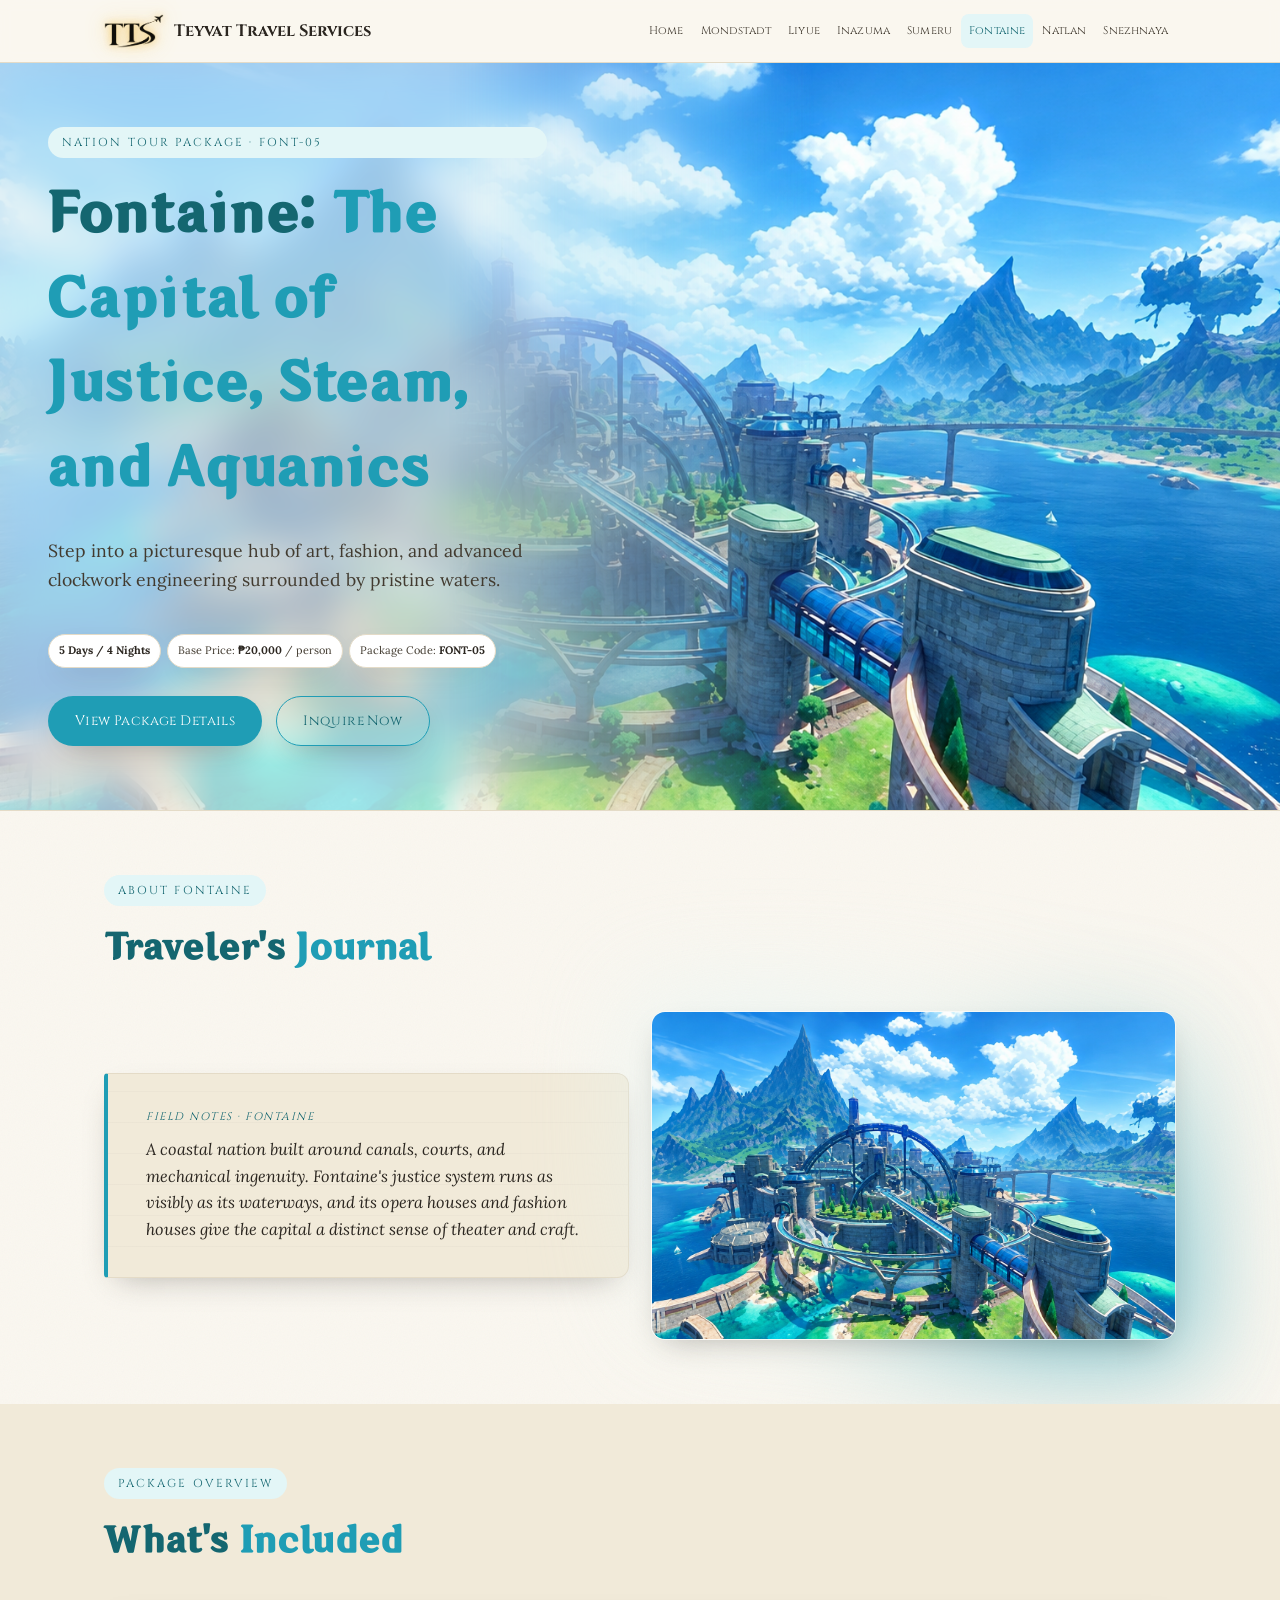
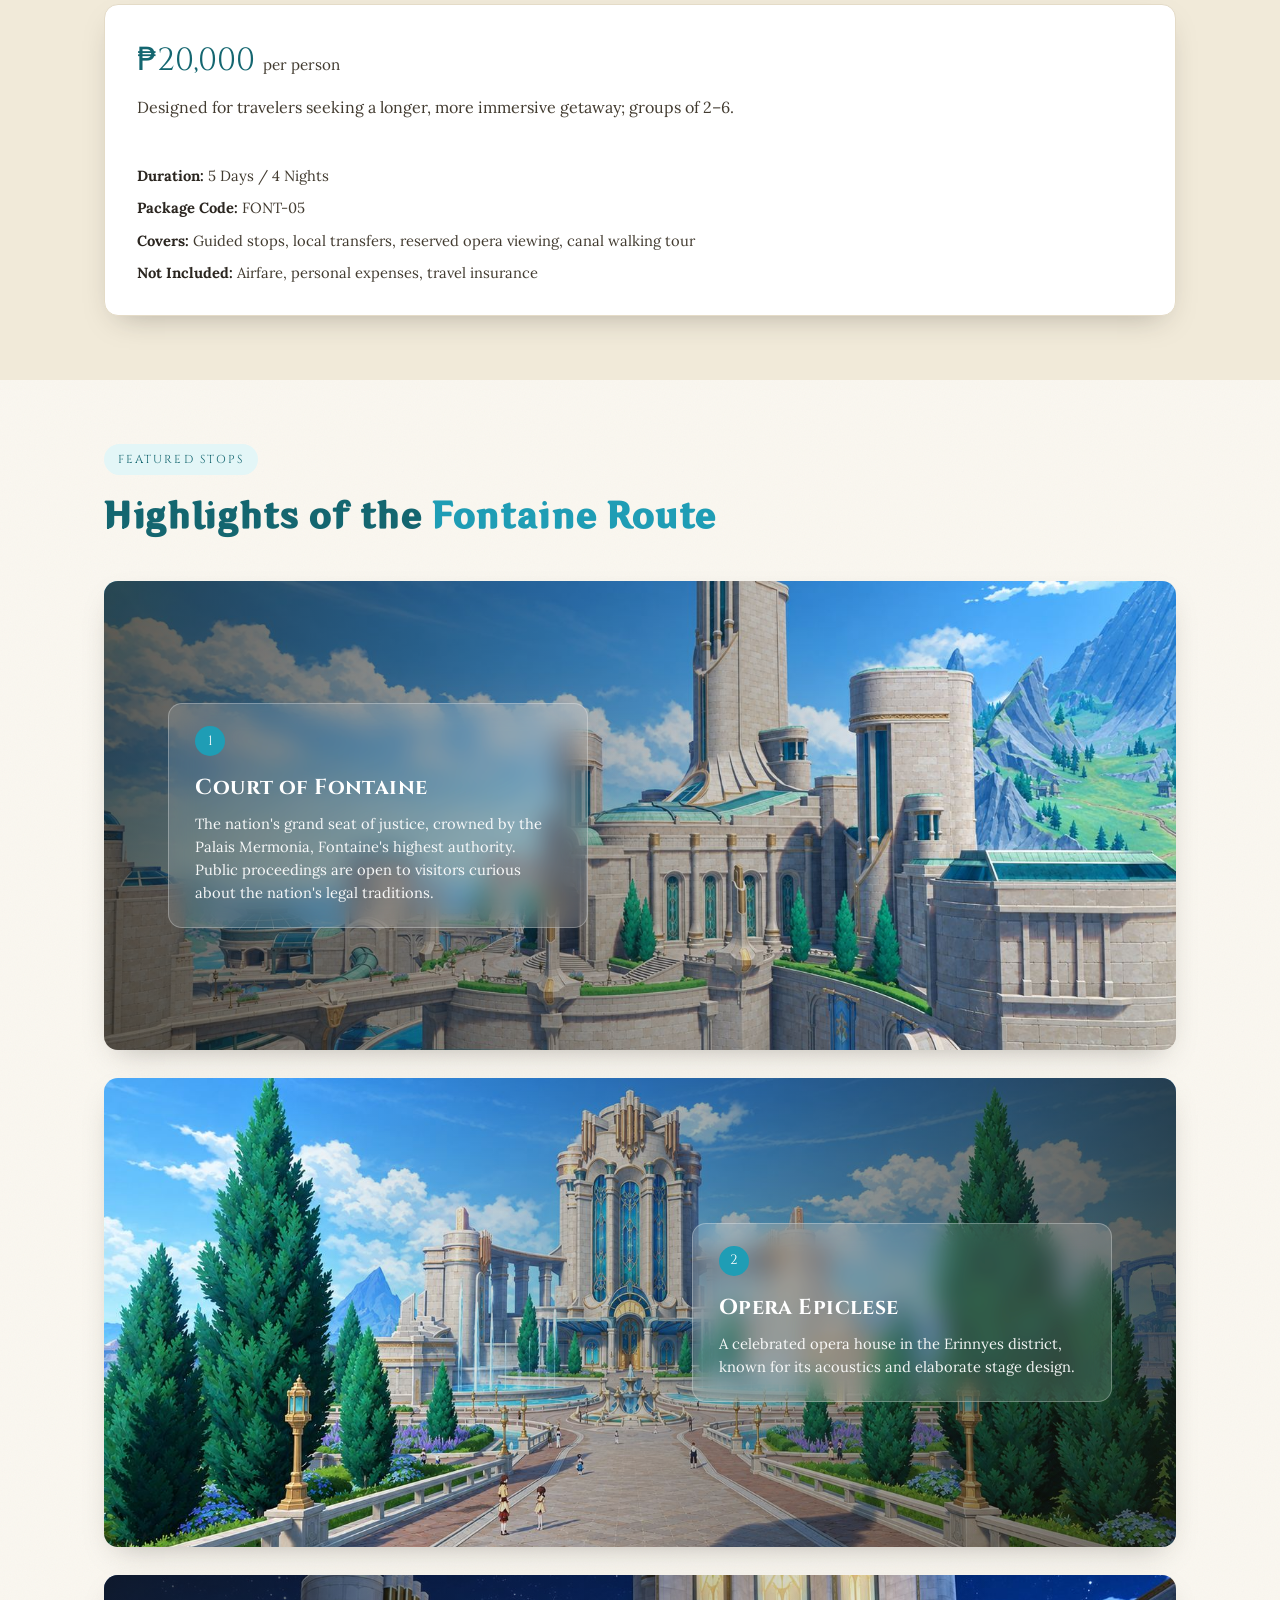
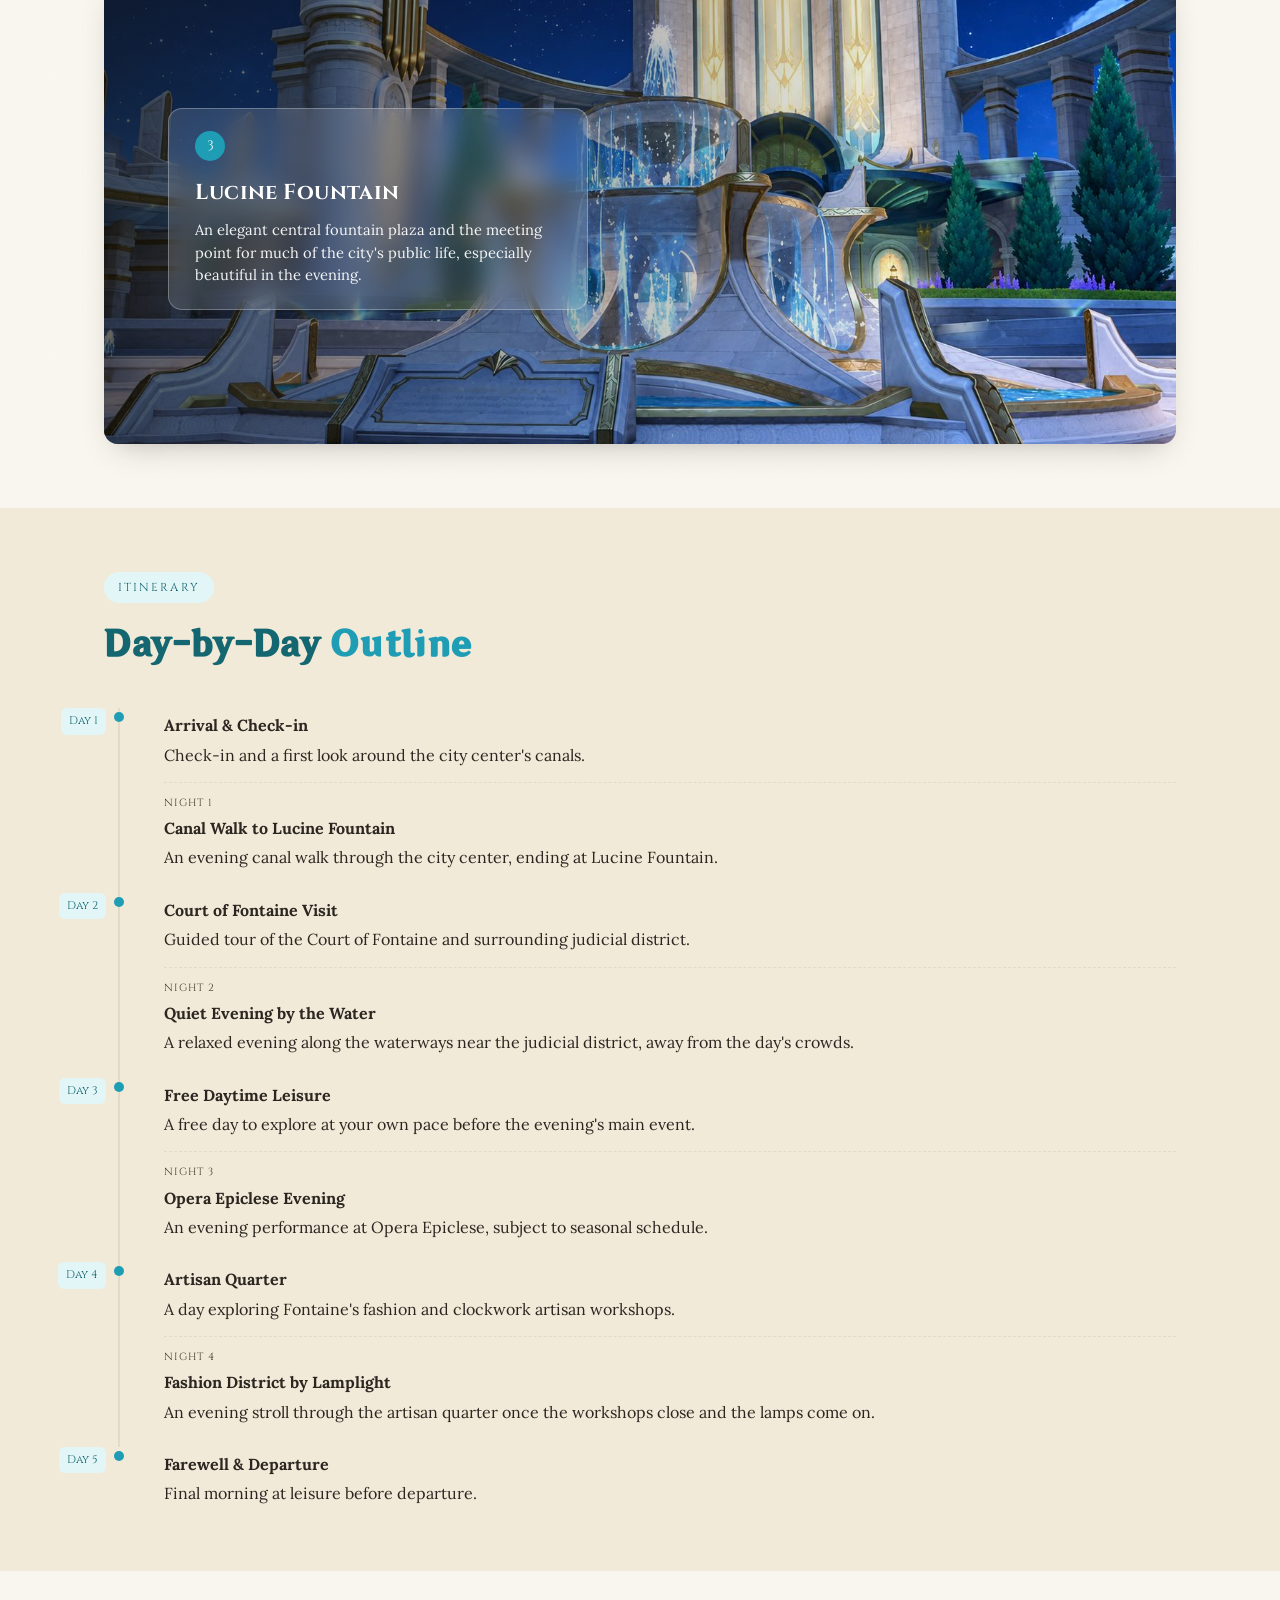
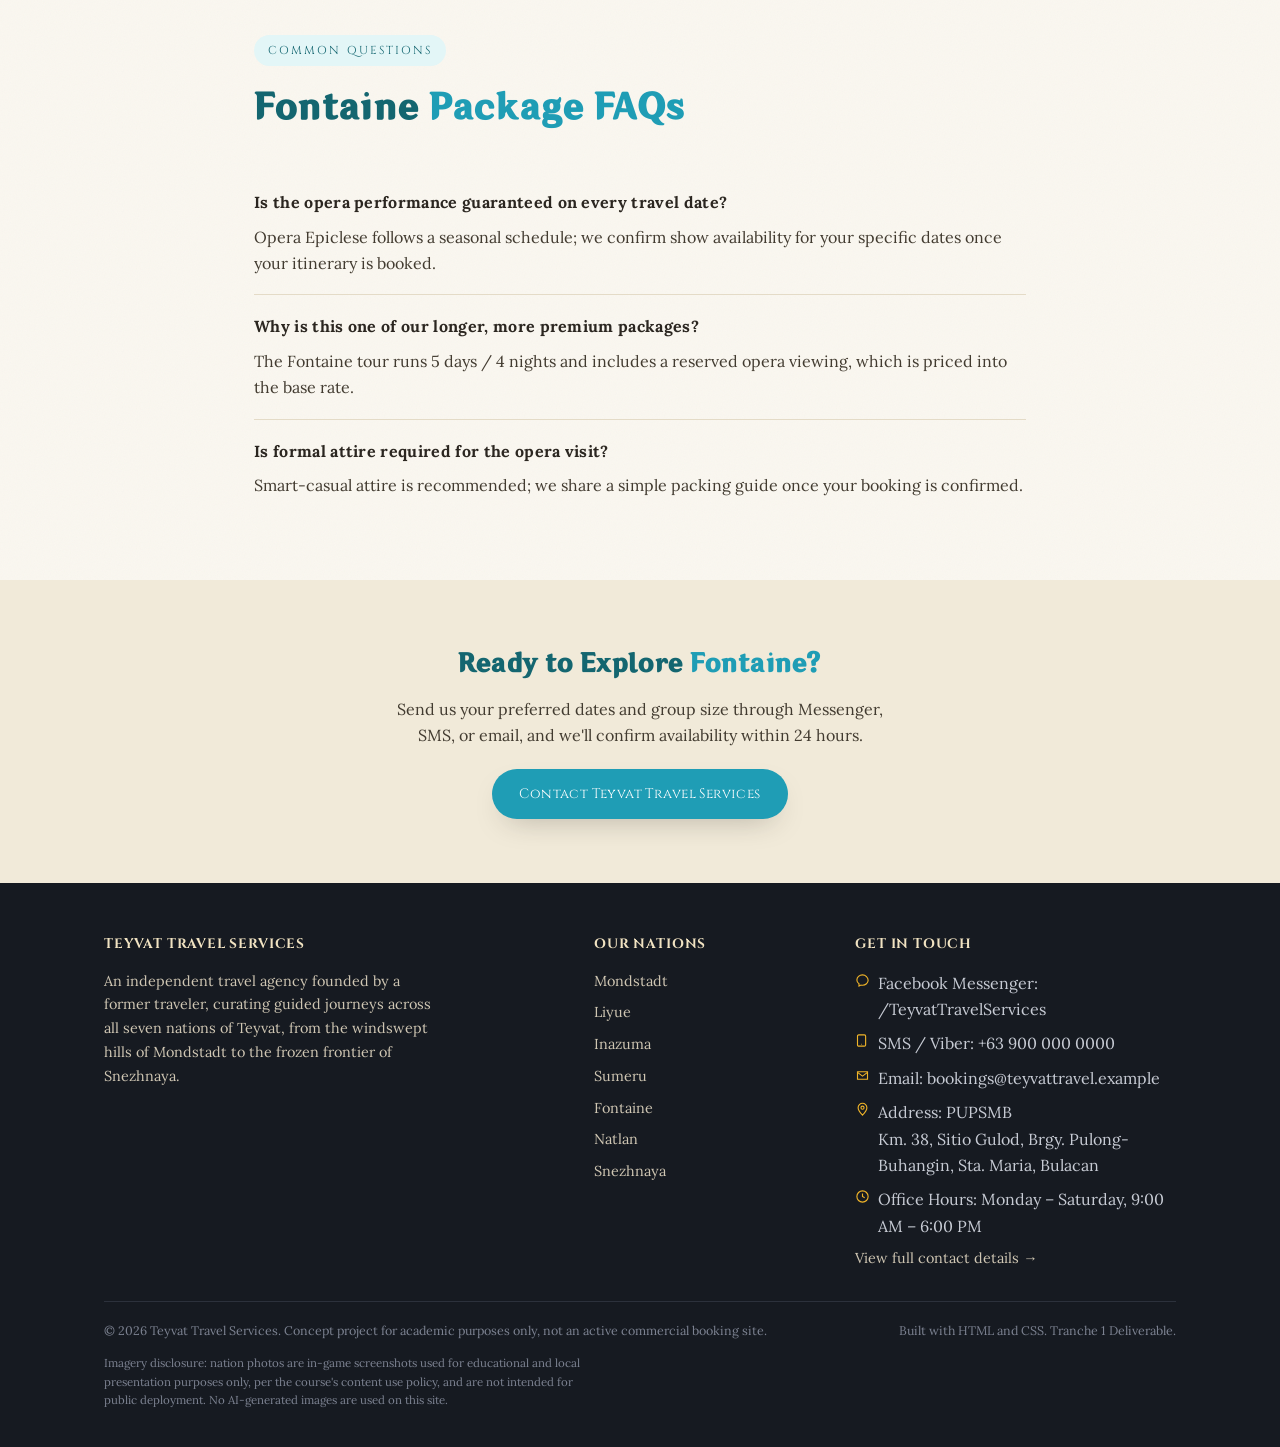
==== fontaine.html @ d71e493f "Initial commit" ====
<!DOCTYPE html>
<html lang="en">
<head>
<meta charset="UTF-8">
<meta name="viewport" content="width=device-width, initial-scale=1.0">
<title>Fontaine Tour Package | Teyvat Travel Services</title>
<meta name="description" content="Fontaine tour package by Teyvat Travel Services: The Capital of Justice, Steam, and Aquanics. 5 Days / 4 Nights, starting at PHP 20,000 per person.">
<meta property="og:type" content="website">
<meta property="og:title" content="Fontaine Tour Package | Teyvat Travel Services">
<meta property="og:description" content="Fontaine tour package by Teyvat Travel Services: The Capital of Justice, Steam, and Aquanics. 5 Days / 4 Nights, starting at PHP 20,000 per person.">
<meta property="og:image" content="assets/img/fontaine-hero.png">
<link rel="icon" type="image/svg+xml" href="assets/img/favicon.svg">
<link rel="preconnect" href="https://fonts.googleapis.com">
<link
  href="https://fonts.googleapis.com/css2?family=Cinzel:wght@500;600;700&family=Lora:ital,wght@0,400;0,500;0,600;1,400&display=swap"
  rel="stylesheet">
<link rel="stylesheet" href="assets/css/style.css">
</head>
<body data-theme="fontaine">
  <header class="site-header">
    <div class="nav-wrap">
      <a href="index.html" class="logo" title="Return to Home">
        <img class="logo-mark" src="assets/img/logo-emblem.png" alt="Teyvat Travel Services">Teyvat Travel Services</a>
      <nav class="primary-nav">
      <a href="index.html">Home</a>
      <a href="mondstadt.html">Mondstadt</a>
      <a href="liyue.html">Liyue</a>
      <a href="inazuma.html">Inazuma</a>
      <a href="sumeru.html">Sumeru</a>
      <a href="fontaine.html" class="active">Fontaine</a>
      <a href="natlan.html">Natlan</a>
      <a href="snezhnaya.html">Snezhnaya</a>
      </nav>
    </div>
  </header>

<main>

  <!-- Hero: photo and big heading, first thing you see on the page -->
  <section class="hero hero-split">
    <div class="hero-content">
      <span class="eyebrow">Nation Tour Package &middot; FONT-05</span>
      <h1>
        <span class="nation-title-a">Fontaine:</span>
        <span class="nation-title-b">The Capital of Justice, Steam, and Aquanics</span>
      </h1>
      <p class="lede">Step into a picturesque hub of art, fashion, and advanced clockwork engineering surrounded
      by pristine waters.</p>
      <div class="hero-meta">
        <span class="pill"><strong>5 Days / 4 Nights</strong></span>
        <span class="pill">Base Price: <strong>&#8369;20,000</strong> / person</span>
        <span class="pill">Package Code: <strong>FONT-05</strong></span>
      </div>
      <div class="btn-row">
        <a href="#package" class="btn">View Package Details</a>
        <a href="index.html#contact" class="btn btn-outline">Inquire Now</a>
      </div>
    </div>
    <div class="hero-media">
      <img class="media-sharp" src="assets/img/fontaine-hero.png" alt="Scenic view of Fontaine, Teyvat">
    </div>
  </section>

  <!-- Traveler's Journal: short lore paragraph next to a photo -->
  <section class="block">
    <div class="container">
      <div class="section-head">
        <span class="eyebrow">About Fontaine</span>
        <h2>
          <span class="nation-title-a">Traveler's</span>
          <span class="nation-title-b">Journal</span>
        </h2>
      </div>
      <div class="grid grid-2" style="align-items:center;">
        <div class="lore-block">
          <span class="lore-label">Field Notes &middot; Fontaine</span>
          <p>A coastal nation built around canals, courts, and mechanical ingenuity. Fontaine's justice
          system runs as visibly as its waterways, and its opera houses and fashion houses give the
          capital a distinct sense of theater and craft.</p>
        </div>
        <div class="photo-frame-wrap">
          <div class="photo-frame">
            <img src="assets/img/fontaine-hero.png" alt="Scenic view of Fontaine, Teyvat" loading="lazy">
          </div>
        </div>
      </div>
    </div>
  </section>

  <!-- Package Overview: what "View Package Details" scrolls to -->
  <section class="block alt" id="package">
    <div class="container">
      <div class="section-head">
        <span class="eyebrow">Package Overview</span>
        <h2>
          <span class="nation-title-a">What's</span>
          <span class="nation-title-b">Included</span>
        </h2>
      </div>
      <div class="price-panel">
        <div>
          <div class="amount">&#8369;20,000 <span>per person</span></div>
          <p style="margin-top:6px;">Designed for travelers seeking a longer, more immersive getaway; groups of 2&ndash;6.</p>
        </div>
        <ul class="spec-list">
          <li><strong>Duration:</strong> 5 Days / 4 Nights</li>
          <li><strong>Package Code:</strong> FONT-05</li>
          <li><strong>Covers:</strong> Guided stops, local transfers, reserved opera viewing, canal walking tour</li>
          <li><strong>Not Included:</strong> Airfare, personal expenses, travel insurance</li>
        </ul>
      </div>
    </div>
  </section>

  <!-- Featured Stops: 3 large cinematic landscape banners, alternating text side -->
  <section class="block" id="stops">
    <div class="container">
      <div class="section-head">
        <span class="eyebrow">Featured Stops</span>
        <h2 class="nowrap-heading">
          <span class="nation-title-a">Highlights of the</span>
          <span class="nation-title-b">Fontaine Route</span>
        </h2>
      </div>
      <div class="stop-banner-stack">
        <div class="stop-banner stop-left">
          <img class="stop-banner-img"
               src="assets/img/stops/court-of-fontaine.jpg" alt="Court of Fontaine, Fontaine, Teyvat" loading="lazy">
          <div class="stop-banner-overlay">
            <div class="stop-banner-text">
              <span class="stop-number">1</span>
              <h3>Court of Fontaine</h3>
              <p>The nation's grand seat of justice, crowned by the Palais Mermonia, Fontaine's highest
              authority. Public proceedings are open to visitors curious about the nation's legal
              traditions.</p>
            </div>
          </div>
        </div>
        <div class="stop-banner stop-right">
          <img class="stop-banner-img"
               src="assets/img/stops/opera-epiclese.jpg" alt="Opera Epiclese, Fontaine, Teyvat" loading="lazy">
          <div class="stop-banner-overlay">
            <div class="stop-banner-text">
              <span class="stop-number">2</span>
              <h3>Opera Epiclese</h3>
              <p>A celebrated opera house in the Erinnyes district, known for its acoustics and elaborate
              stage design.</p>
            </div>
          </div>
        </div>
        <div class="stop-banner stop-left">
          <img class="stop-banner-img"
               src="assets/img/stops/lucine-fountain.jpg" alt="Lucine Fountain, Fontaine, Teyvat" loading="lazy">
          <div class="stop-banner-overlay">
            <div class="stop-banner-text">
              <span class="stop-number">3</span>
              <h3>Lucine Fountain</h3>
              <p>An elegant central fountain plaza and the meeting point for much of the city's public life,
              especially beautiful in the evening.</p>
            </div>
          </div>
        </div>
      </div>
    </div>
  </section>

  <!-- Itinerary: day-by-day timeline -->
  <section class="block alt">
    <div class="container">
      <div class="section-head">
        <span class="eyebrow">Itinerary</span>
        <h2>
          <span class="nation-title-a">Day-by-Day</span>
          <span class="nation-title-b">Outline</span>
        </h2>
      </div>
      <ul class="itinerary">
        <li>
          <strong>Arrival &amp; Check-in</strong>
          <span>Check-in and a first look around the city center's canals.</span>
          <div class="night-activity">
            <span class="time-label">Night 1</span>
            <strong>Canal Walk to Lucine Fountain</strong>
            <span>An evening canal walk through the city center, ending at Lucine Fountain.</span>
          </div>
        </li>
        <li>
          <strong>Court of Fontaine Visit</strong>
          <span>Guided tour of the Court of Fontaine and surrounding judicial district.</span>
          <div class="night-activity">
            <span class="time-label">Night 2</span>
            <strong>Quiet Evening by the Water</strong>
            <span>A relaxed evening along the waterways near the judicial district, away from the day's
            crowds.</span>
          </div>
        </li>
        <li>
          <strong>Free Daytime Leisure</strong>
          <span>A free day to explore at your own pace before the evening's main event.</span>
          <div class="night-activity">
            <span class="time-label">Night 3</span>
            <strong>Opera Epiclese Evening</strong>
            <span>An evening performance at Opera Epiclese, subject to seasonal schedule.</span>
          </div>
        </li>
        <li>
          <strong>Artisan Quarter</strong>
          <span>A day exploring Fontaine's fashion and clockwork artisan workshops.</span>
          <div class="night-activity">
            <span class="time-label">Night 4</span>
            <strong>Fashion District by Lamplight</strong>
            <span>An evening stroll through the artisan quarter once the workshops close and the lamps come
            on.</span>
          </div>
        </li>
        <li>
          <strong>Farewell &amp; Departure</strong>
          <span>Final morning at leisure before departure.</span>
        </li>
      </ul>
    </div>
  </section>

  <!-- Common Questions: this nation's own FAQ list -->
  <section class="block">
    <div class="container" style="max-width:820px;">
      <div class="section-head">
        <span class="eyebrow">Common Questions</span>
        <h2>
          <span class="nation-title-a">Fontaine</span>
          <span class="nation-title-b">Package FAQs</span>
        </h2>
      </div>
        <div class="faq-item">
          <h4>Is the opera performance guaranteed on every travel date?</h4>
          <p>Opera Epiclese follows a seasonal schedule; we confirm show availability for your specific
          dates once your itinerary is booked.</p>
        </div>
        <div class="faq-item">
          <h4>Why is this one of our longer, more premium packages?</h4>
          <p>The Fontaine tour runs 5 days / 4 nights and includes a reserved opera viewing, which is
          priced into the base rate.</p>
        </div>
        <div class="faq-item">
          <h4>Is formal attire required for the opera visit?</h4>
          <p>Smart-casual attire is recommended; we share a simple packing guide once your booking is
          confirmed.</p>
        </div>
    </div>
  </section>

  <!-- Closing call-to-action -->
  <section class="block alt">
    <div class="container" style="text-align:center;">
      <h2>
        <span class="nation-title-a">Ready to Explore</span>
        <span class="nation-title-b">Fontaine?</span>
      </h2>
      <p style="max-width:52ch;margin:0 auto 20px;">
        Send us your preferred dates and group size through Messenger, SMS, or email, and we'll
        confirm availability within 24 hours.
      </p>
      <a href="index.html#contact" class="btn">Contact Teyvat Travel Services</a>
    </div>
  </section>

</main>
  <footer class="site-footer">
    <div class="container">
      <div class="footer-grid">
        <div>
          <h4>Teyvat Travel Services</h4>
          <p style="color:#cfc6b3;font-size:0.9rem;max-width:38ch;">
            An independent travel agency founded by a former traveler, curating
            guided journeys across all seven nations of Teyvat, from the
            windswept hills of Mondstadt to the frozen frontier of Snezhnaya.
          </p>
        </div>
        <div>
          <h4>Our Nations</h4>
          <ul>
            <li><a href="mondstadt.html">Mondstadt</a></li>
            <li><a href="liyue.html">Liyue</a></li>
            <li><a href="inazuma.html">Inazuma</a></li>
            <li><a href="sumeru.html">Sumeru</a></li>
            <li><a href="fontaine.html">Fontaine</a></li>
            <li><a href="natlan.html">Natlan</a></li>
            <li><a href="snezhnaya.html">Snezhnaya</a></li>
          </ul>
        </div>
        <div>
          <h4>Get In Touch</h4>
          <ul>
            <li>
              <span class="footer-icon" aria-hidden="true">
                <svg viewBox="0 0 24 24" fill="none" stroke="currentColor" stroke-width="1.8">
                  <path d="M12 3C7 3 3 6.6 3 11c0 2.5 1.3 4.7 3.4 6.2V21l3-1.7c.8.2 1.7.3 2.6.3 5 0 9-3.6 9-8s-4-8.6-9-8.6Z"/>
                </svg>
              </span>Facebook Messenger: /TeyvatTravelServices</li>
            <li>
              <span class="footer-icon" aria-hidden="true">
                <svg viewBox="0 0 24 24" fill="none" stroke="currentColor" stroke-width="1.8">
                  <path d="M6 3h9a2 2 0 0 1 2 2v14a2 2 0 0 1-2 2H6a2 2 0 0 1-2-2V5a2 2 0 0 1 2-2Z"/>
                  <path d="M10 18h1"/>
                </svg>
              </span>SMS / Viber: +63 900 000 0000</li>
            <li>
              <span class="footer-icon" aria-hidden="true">
                <svg viewBox="0 0 24 24" fill="none" stroke="currentColor" stroke-width="1.8">
                  <path d="M4 6h16v12H4z"/>
                  <path d="m4 7 8 6 8-6"/>
                </svg>
              </span>Email: bookings@teyvattravel.example</li>
            <li>
              <span class="footer-icon" aria-hidden="true">
                <svg viewBox="0 0 24 24" fill="none" stroke="currentColor" stroke-width="1.8">
                  <path d="M12 21s7-7.5 7-12a7 7 0 1 0-14 0c0 4.5 7 12 7 12Z"/>
                  <circle cx="12" cy="9" r="2.5"/>
                </svg>
              </span>Address: PUPSMB<br>Km. 38, Sitio Gulod, Brgy. Pulong-Buhangin, Sta. Maria, Bulacan</li>
            <li>
              <span class="footer-icon" aria-hidden="true">
                <svg viewBox="0 0 24 24" fill="none" stroke="currentColor" stroke-width="1.8">
                  <circle cx="12" cy="12" r="9"/>
                  <path d="M12 7v5l3.5 2"/>
                </svg>
              </span>Office Hours: Monday &ndash; Saturday, 9:00 AM &ndash; 6:00 PM</li>
            <li><a href="index.html#contact">View full contact details &rarr;</a></li>
          </ul>
        </div>
      </div>
      <div class="footer-note">
        <span>&copy; 2026 Teyvat Travel Services. Concept project for academic purposes only, not an active commercial booking site.</span>
        <span>Built with HTML and CSS. Tranche 1 Deliverable.</span>
      </div>
      <p class="disclosure" style="margin-top:14px;">
        Imagery disclosure: nation photos are in-game screenshots used for educational and local
        presentation purposes only, per the course's content use policy, and are not intended for
        public deployment. No AI-generated images are used on this site.
      </p>
    </div>
  </footer>

</body>
</html>
---- assets/css/style.css ----
/* ---------- 1. Colors and basic page setup ---------- */

/* Colors and sizes used everywhere, defined once here as variables. */
:root {
  --ink: #2b2620;           /* main text color */
  --ink-soft: #423b30;      /* softer/secondary text color */
  --paper: #faf7f0;         /* main page background (cream) */
  --paper-alt: #f1ead9;     /* slightly darker cream, for alternating sections */
  --card: #ffffff;          /* white card background */
  --line: #e4dbc7;          /* light border color */
  --brand: #f0b429;         /* main gold brand color (buttons, logo) */
  --brand-dark: #b9820a;    /* darker gold, for hover states and text */
  --accent: #c9962c;        /* gets overridden per-nation below */
  --accent-soft: #f1e3c2;
  --accent-dark: #a5761c;
  --charcoal: #2e333d;      /* dark navy used on "dark" cards and the footer */
  --charcoal-soft: #c9ccd3;
  --shadow: 0 12px 30px -14px rgba(43, 38, 32, 0.35);
  --radius: 14px;           /* standard rounded-corner size */
  --maxw: 1120px;           /* max width of page content */
}

/* Each nation's own colors */

/* Mondstadt - Sky Blue & Emerald Green (medieval-Europe inspiration) */
body[data-theme="mondstadt"] {
  --accent: #2f9e5c;
  --accent-soft: #dcf1ea;
  --accent-dark: #1f7a44;
  --nc-a: #8fd0ef;
  --nc-b: #2f9e5c;
}

/* Liyue - Gold & Red (ancient-China inspiration) */
body[data-theme="liyue"] {
  --accent: #a4302a;
  --accent-soft: #f6e6c2;
  --accent-dark: #7a211d;
  --nc-a: #e8b64c;
  --nc-b: #a4302a;
}

/* Inazuma - Electric Violet & Deep Indigo (feudal-Japan inspiration) */
body[data-theme="inazuma"] {
  --accent: #6a3fd6;
  --accent-soft: #eae3fb;
  --accent-dark: #34237a;
  --nc-a: #9b7bef;
  --nc-b: #34237a;
}

/* Sumeru - Gold & Dark Green (Middle East / ancient India-Egypt) */
body[data-theme="sumeru"] {
  --accent: #3f6b2e;
  --accent-soft: #eef0d3;
  --accent-dark: #2c4a1f;
  --nc-a: #cdb46a;
  --nc-b: #3f6b2e;
}

/* Fontaine - Aqua Blue & Clean White (Victorian-France inspiration) */
body[data-theme="fontaine"] {
  --accent: #1f9db5;
  --accent-soft: #e3f6f7;
  --accent-dark: #146670;
  --nc-a: #cdf4f7;
  --nc-b: #1f9db5;
}

/* Natlan - Sunset Orange & Volcanic Charcoal (tribal inspiration) */
body[data-theme="natlan"] {
  --accent: #d9622b;
  --accent-soft: #fbe3d2;
  --accent-dark: #7a3418;
  --nc-a: #f2965a;
  --nc-b: #a8391c;
}

/* Snezhnaya - Ice White & Slate Gray (Russia / Siberia inspiration) */
body[data-theme="snezhnaya"] {
  --accent: #5b7480;
  --accent-soft: #eaf1f3;
  --accent-dark: #35474e;
  --nc-a: #bfe0ee;
  --nc-b: #5b7480;
}

/* Make padding/border not add extra width, so sizes stay predictable. */
* {
  box-sizing: border-box;
}

/* Smooth scrolling when a link jumps to another part of the same page. */
html {
  scroll-behavior: smooth;
}

body {
  margin: 0;
  font-family: "Lora", Georgia, "Times New Roman", serif;
  color: var(--ink);
  line-height: 1.65;
  /* Faint grain texture layered over the cream background. */
  background:
    url("data:image/svg+xml,%3Csvg xmlns='http://www.w3.org/2000/svg' width='140' height='140'%3E%3Cfilter id='n'%3E%3CfeTurbulence type='fractalNoise' baseFrequency='0.85' numOctaves='2' stitchTiles='stitch'/%3E%3C/filter%3E%3Crect width='100%25' height='100%25' filter='url(%23n)' opacity='0.035'/%3E%3C/svg%3E"),
    var(--paper);
}

/* Genshin Impact display font for h1 and h2 */
@font-face {
  font-family: "Genshin Impact";
  src: url("../fonts/zh-cn.ttf") format("truetype");
  font-weight: normal;
  font-style: normal;
  font-display: swap;
}

h1, h2, h3, h4, .brand-word {
  font-family: "Cinzel", "Times New Roman", serif;
  letter-spacing: 0.02em;
  color: var(--ink);
  margin: 0 0 0.5em;
}

h1, h2 {
  font-family: "Genshin Impact", "Cinzel", "Times New Roman", serif;
}

p {
  margin: 0 0 1em;
  color: var(--ink-soft);
}

a {
  color: var(--accent-dark);
}

img {
  max-width: 100%;
  display: block;
}

/* Centers page content and stops it from getting too wide on big screens. */
.container {
  max-width: var(--maxw);
  margin: 0 auto;
  padding: 0 24px;
}

/* Small rounded label used above headings, e.g. "OUR STORY". */
.eyebrow {
  display: inline-block;
  font-family: "Cinzel", serif;
  font-size: 0.72rem;
  letter-spacing: 0.18em;
  text-transform: uppercase;
  color: var(--accent-dark);
  background: var(--accent-soft);
  padding: 6px 14px;
  border-radius: 999px;
  margin-bottom: 14px;
}

/* ---------- 2. Header / navigation bar ---------- */

.site-header {
  position: sticky;
  top: 0;
  z-index: 50;
  background: rgba(250, 247, 240, 0.94);
  backdrop-filter: blur(6px);
  border-bottom: 1px solid var(--line);
}

.nav-wrap {
  display: flex;
  align-items: center;
  justify-content: space-between;
  padding: 14px 24px;
  max-width: var(--maxw);
  margin: 0 auto;
  gap: 20px;
}

.logo {
  display: flex;
  align-items: center;
  gap: 10px;
  font-family: "Cinzel", serif;
  font-weight: 700;
  font-size: 1.02rem;
  text-decoration: none;
  color: var(--ink);
  white-space: nowrap;
}

/* The round gold logo badge next to the site name. */
.logo-mark {
  height: 34px;
  width: auto;
  flex-shrink: 0;
  filter: drop-shadow(0 0 5px rgba(240, 180, 41, 0.75)) drop-shadow(0 0 11px rgba(240, 180, 41, 0.4));
  transition: filter 0.2s;
}

.logo:hover .logo-mark {
  filter: drop-shadow(0 0 8px rgba(240, 180, 41, 0.9)) drop-shadow(0 0 16px rgba(240, 180, 41, 0.55));
}

nav.primary-nav {
  display: flex;
  flex-wrap: wrap;
  gap: 2px 1px;
  justify-content: flex-end;
}

nav.primary-nav a {
  text-decoration: none;
  font-family: "Cinzel", serif;
  font-size: 0.7rem;
  letter-spacing: 0.015em;
  color: var(--ink-soft);
  padding: 8px 8px;
  border-radius: 8px;
  transition: background 0.15s, color 0.15s;
}

nav.primary-nav a:hover {
  background: var(--paper-alt);
  color: var(--ink);
}

/* Highlights whichever page link matches the page you're on. */
nav.primary-nav a.active {
  color: var(--accent-dark);
  background: var(--accent-soft);
}

/* ---------- 3. Hero sections ---------- */

/* Base hero look shared by every page (soft gradient background). */
.hero {
  position: relative;
  padding: 90px 24px 70px;
  background:
    radial-gradient(1200px 500px at 10% -10%, var(--accent-soft), transparent 60%),
    radial-gradient(900px 500px at 100% 0%, var(--paper-alt), transparent 55%),
    var(--paper);
  border-bottom: 1px solid var(--line);
  overflow: hidden;
}

/* Nation-page hero: full-bleed photo, with a frosted glass panel over
   the title so the photo stays sharp everywhere else. */
.hero-split {
  position: relative;
  display: grid;
  grid-template-columns: minmax(320px, 1fr) 1.15fr;
  align-items: stretch;
  min-height: 540px;
  padding: 0;
  background: var(--paper);
  border-bottom: 1px solid var(--line);
  overflow: hidden;
}

/* The photo fills the whole hero, both columns, behind everything. */
.hero-split .hero-media {
  position: absolute;
  inset: 0;
  z-index: 0;
}

.hero-split .hero-media .media-sharp {
  width: 100%;
  height: 100%;
  object-fit: cover;
  display: block;
}

.hero-split .hero-media.animate-pan .media-sharp {
  animation: heroPan 22s ease-in-out infinite alternate;
}

/* Slow zoom and pan, so a still photo feels like it's gently moving. */
@keyframes heroPan {
  0%   { transform: scale(1.08) translate(0, 0); }
  100% { transform: scale(1.18) translate(-2%, -1%); }
}

/* Frosted glass card holding the title, sitting over the left side of
   the photo. The rest of the photo stays uncovered and sharp. */
.hero-split .hero-content {
  position: relative;
  z-index: 2;
  display: flex;
  flex-direction: column;
  justify-content: center;
  padding: 64px 48px;
}

/* The frosted glass sits on its own layer, wider than the text column,
   and fades out gradually instead of stopping at a hard edge. */
.hero-split .hero-content::before {
  content: "";
  position: absolute;
  inset: 0;
  right: -220px;
  z-index: -1;
  background: rgba(250, 247, 240, 0.62);
  backdrop-filter: blur(20px) saturate(1.3);
  -webkit-backdrop-filter: blur(20px) saturate(1.3);
  mask-image: linear-gradient(to right, #000 0%, #000 55%, transparent 100%);
  -webkit-mask-image: linear-gradient(to right, #000 0%, #000 55%, transparent 100%);
}

@media (max-width: 860px) {
  .hero-split .hero-content::before {
    display: none;
  }
  /* On narrow screens, stack the sharp photo above a plain text block
     instead of overlapping them with a glass panel. */
  .hero-split {
    grid-template-columns: 1fr;
  }
  .hero-split .hero-media {
    position: relative;
    inset: auto;
    min-height: 260px;
    order: -1;
  }
  .hero-split .hero-content {
    padding: 40px 24px;
    background: var(--paper);
    backdrop-filter: none;
    -webkit-backdrop-filter: none;
    border-right: none;
  }
}

/* Homepage hero: full-width photo, header stays the same as other pages. */
.hero-full {
  position: relative;
  min-height: 640px;
  display: flex;
  align-items: center;
  justify-content: center;
  overflow: hidden;
  padding: 0;
  border-bottom: none;
}

.hero-full .hero-media {
  position: absolute;
  inset: 0;
}

.hero-full .hero-media img {
  width: 100%;
  height: 100%;
  object-fit: cover;
  display: block;
}

.hero-full .hero-media.animate-pan img {
  animation: heroPan 24s ease-in-out infinite alternate;
}

/* Dark gradient over the photo so the white headline stays readable. */
.hero-full .hero-media::after {
  content: "";
  position: absolute;
  inset: 0;
  background: linear-gradient(180deg, rgba(15, 13, 8, 0.28) 0%, rgba(15, 13, 8, 0.4) 55%, rgba(15, 13, 8, 0.62) 100%);
}

.hero-full .hero-content-full {
  position: relative;
  z-index: 2;
  text-align: center;
  max-width: 780px;
  min-width: 0;
  margin: 0 auto;
  padding: 120px 24px;
  color: #fff;
}

.hero-full h1 {
  color: #fff;
  font-size: clamp(2.3rem, 5vw, 3.4rem);
  text-shadow: 0 6px 28px rgba(0, 0, 0, 0.45);
  margin-left: auto;
  margin-right: auto;
}

.hero-full .lede {
  color: rgba(255, 255, 255, 0.94);
  max-width: 90vw;
  margin-left: auto;
  margin-right: auto;
  font-family: "Genshin Impact", "Cinzel", serif;
  font-size: clamp(0.6rem, 2.1vw, 0.92rem);
  letter-spacing: 0.03em;
  text-transform: uppercase;
  white-space: nowrap;
}

@media (max-width: 600px) {
  .hero-full .lede {
    white-space: normal;
  }
}

.hero-full .btn-row {
  justify-content: center;
}

.hero-full .btn,
.hero-full .btn-outline {
  background: var(--brand);
  color: #2a2210;
  border-color: var(--brand);
}

.hero-full .btn:hover,
.hero-full .btn-outline:hover {
  background: var(--brand-dark);
  border-color: var(--brand-dark);
}

/* Bouncing arrow hinting there's more content below the hero. */
.scroll-cue {
  position: absolute;
  bottom: 22px;
  left: 50%;
  transform: translateX(-50%);
  z-index: 2;
  color: #fff;
  font-size: 1.3rem;
  text-decoration: none;
  opacity: 0.85;
  animation: scrollCueBounce 2.2s ease-in-out infinite;
}

.scroll-cue:hover {
  opacity: 1;
}

@keyframes scrollCueBounce {
  0%, 100% { transform: translateX(-50%) translateY(0); }
  50%      { transform: translateX(-50%) translateY(8px); }
}

.hero-inner {
  max-width: var(--maxw);
  margin: 0 auto;
}

.hero h1 {
  font-size: clamp(2.1rem, 4vw, 3.2rem);
  max-width: 16ch;
}

/* Two-tone nation title, using that nation's own light/dark accent pair. */
.nation-title-a {
  color: var(--accent-dark);
}

.nation-title-b {
  color: var(--accent);
}

.hero .lede {
  font-size: 1.1rem;
  max-width: 56ch;
}

.hero-meta {
  display: flex;
  flex-wrap: wrap;
  gap: 12px;
  margin-top: 22px;
}

/* Keeps the 3 nation-hero chips on a single row instead of wrapping. */
@media (min-width: 861px) {
  .hero-split .hero-meta {
    flex-wrap: nowrap;
    gap: 6px;
  }
  .hero-split .hero-meta .pill {
    padding: 7px 10px;
    font-size: 0.68rem;
    white-space: nowrap;
  }
}

/* ---------- 4. Buttons and small UI bits ---------- */

/* Small rounded chip, used for duration/price/package-code in the hero. */
.pill {
  background: var(--card);
  border: 1px solid var(--line);
  border-radius: 999px;
  padding: 8px 16px;
  font-size: 0.85rem;
  color: var(--ink-soft);
  box-shadow: var(--shadow);
}

.pill strong {
  color: var(--ink);
}

.btn {
  display: inline-block;
  font-family: "Cinzel", serif;
  font-size: 0.85rem;
  letter-spacing: 0.03em;
  text-decoration: none;
  padding: 13px 26px;
  border-radius: 999px;
  background: var(--accent);
  color: #fff;
  box-shadow: var(--shadow);
  border: 1px solid transparent;
  transition: transform 0.15s, box-shadow 0.15s;
}

.btn:hover {
  transform: translateY(-2px);
}

.btn-outline {
  background: transparent;
  color: var(--accent-dark);
  border: 1px solid var(--accent);
}

.btn-row {
  display: flex;
  gap: 14px;
  flex-wrap: wrap;
  margin-top: 28px;
}

/* Visible outline for keyboard users tabbing through the page. */
a:focus-visible,
button:focus-visible {
  outline: 3px solid var(--accent-dark);
  outline-offset: 2px;
  border-radius: 4px;
}

.btn:focus-visible,
.btn-outline:focus-visible {
  outline: 3px solid var(--ink);
  outline-offset: 3px;
}

nav.primary-nav a:focus-visible {
  outline-offset: -2px;
}

.hero-full .btn:focus-visible,
.hero-full .btn-outline:focus-visible {
  outline-color: #fff;
}

.nation-card:focus-visible {
  outline: 3px solid var(--accent-dark);
  outline-offset: 3px;
}

/* Gold color for the second half of a two-tone heading. */
.accent-gold {
  color: var(--brand-dark);
}

/* ---------- 5. Page sections and grids ---------- */

section.block {
  padding: 64px 24px;
  position: relative;
  /* Keeps the sticky header from covering a section when a link jumps to it. */
  scroll-margin-top: 84px;
}

section.block.alt {
  background: var(--paper-alt);
}

.section-head {
  max-width: 62ch;
  margin-bottom: 36px;
  position: relative;
}

.section-head h2 {
  font-size: clamp(1.6rem, 3vw, 2.1rem);
}

/* Centers one intro paragraph instead of following the left edge. */
.lede-center {
  max-width: 68ch;
  margin: -10px auto 36px;
  text-align: center;
  font-size: 1.25rem;
  font-weight: 700;
  font-style: italic;
  color: var(--ink);
}

/* Centered single column of body text */
.story-body {
  max-width: 70ch;
  margin: 0 auto;
  text-align: center;
}

/* Keeps a heading on a single line at every screen size. */
.nowrap-heading {
  font-size: clamp(1.05rem, 4vw, 2.1rem);
  white-space: nowrap;
}

#nations .section-head,
#director .section-head,
#stops .section-head {
  max-width: none;
}

/* Soft blurred color blob behind a heading, only where .with-glow is added. */
.section-head.with-glow::before {
  content: "";
  position: absolute;
  top: -60px;
  left: -40px;
  width: 220px;
  height: 220px;
  background: radial-gradient(circle, var(--accent-soft), transparent 65%);
  filter: blur(30px);
  opacity: 0.8;
  z-index: -1;
}

.grid {
  display: grid;
  gap: 22px;
}

.grid-3 {
  grid-template-columns: repeat(auto-fit, minmax(240px, 1fr));
}

.grid-2 {
  grid-template-columns: repeat(auto-fit, minmax(280px, 1fr));
}

/* Flex-wrap grid so the leftover row centers itself. */
.nations-grid {
  display: flex;
  flex-wrap: wrap;
  justify-content: center;
  gap: 20px;
}

.nations-grid .nation-card {
  flex: 1 1 225px;
  max-width: 250px;
}

@media (max-width: 620px) {
  .nations-grid .nation-card {
    flex: 1 1 100%;
    max-width: 320px;
  }
}

/* ---------- 6. Cards ---------- */

/* Plain light card (white background). */
.card {
  background: var(--card);
  border: 1px solid var(--line);
  border-radius: var(--radius);
  padding: 26px;
  box-shadow: var(--shadow);
  transition: transform 0.18s, box-shadow 0.18s;
}

.card:hover {
  transform: translateY(-3px);
  box-shadow: 0 18px 34px -16px rgba(43, 38, 32, 0.4);
}

.card h3 {
  font-size: 1.05rem;
  margin-bottom: 10px;
}

.card .tag {
  display: inline-block;
  font-size: 0.68rem;
  letter-spacing: 0.08em;
  text-transform: uppercase;
  color: var(--accent-dark);
  background: var(--accent-soft);
  padding: 4px 10px;
  border-radius: 999px;
  margin-bottom: 12px;
}

/* Small numbered circle used above each "Featured Stop" card. */
.stop-number {
  width: 30px;
  height: 30px;
  border-radius: 50%;
  background: var(--accent);
  color: #fff;
  display: flex;
  align-items: center;
  justify-content: center;
  font-family: "Cinzel", serif;
  font-size: 0.85rem;
  margin-bottom: 14px;
}

/* Featured Stops */
.stop-banner-stack {
  display: flex;
  flex-direction: column;
  gap: 28px;
}

.stop-banner {
  position: relative;
  border-radius: var(--radius);
  overflow: hidden;
  aspect-ratio: 16 / 7;
  box-shadow: var(--shadow);
  isolation: isolate;
}

.stop-banner-img {
  position: absolute;
  inset: 0;
  width: 100%;
  height: 100%;
  object-fit: cover;
  transition: transform 0.6s ease;
}

.stop-banner:hover .stop-banner-img {
  transform: scale(1.045);
}

.stop-banner-overlay {
  position: absolute;
  inset: 0;
  display: flex;
  align-items: center;
  padding: 6%;
}

.stop-left .stop-banner-overlay {
  justify-content: flex-start;
  background: linear-gradient(100deg, rgba(20, 16, 8, 0.7) 0%, rgba(20, 16, 8, 0.28) 48%, rgba(20, 16, 8, 0) 78%);
}

.stop-right .stop-banner-overlay {
  justify-content: flex-end;
  background: linear-gradient(260deg, rgba(20, 16, 8, 0.7) 0%, rgba(20, 16, 8, 0.28) 48%, rgba(20, 16, 8, 0) 78%);
}

.stop-banner-text {
  max-width: 420px;
  background: rgba(255, 255, 255, 0.14);
  backdrop-filter: blur(12px) saturate(1.2);
  -webkit-backdrop-filter: blur(12px) saturate(1.2);
  border: 1px solid rgba(255, 255, 255, 0.28);
  border-radius: var(--radius);
  padding: 22px 26px;
}

.stop-banner-text h3 {
  margin: 0 0 8px;
  font-size: 1.35rem;
  color: #fff;
}

.stop-banner-text p {
  margin: 0;
  font-size: 0.92rem;
  line-height: 1.55;
  color: rgba(255, 255, 255, 0.94);
}

@media (max-width: 720px) {
  .stop-banner {
    aspect-ratio: 4 / 5;
  }
  .stop-left .stop-banner-overlay,
  .stop-right .stop-banner-overlay {
    justify-content: flex-end;
    align-items: flex-end;
    background: linear-gradient(0deg, rgba(20, 16, 8, 0.75) 0%, rgba(20, 16, 8, 0.3) 45%, rgba(20, 16, 8, 0) 75%);
  }
  .stop-banner-text {
    max-width: 100%;
  }
}

/* A sharp photo sitting on top of a soft, blurred color glow. */
.photo-frame-wrap {
  position: relative;
  isolation: isolate; /* keeps the glow from bleeding into nearby content */
}

.photo-frame-wrap::before {
  content: "";
  position: absolute;
  inset: -32px;
  background:
    radial-gradient(circle at 25% 30%, var(--accent-soft), transparent 60%),
    radial-gradient(circle at 80% 75%, var(--accent), transparent 55%);
  filter: blur(48px);
  opacity: 0.6;
  z-index: -1;
}

.photo-frame {
  border-radius: var(--radius);
  overflow: hidden;
  box-shadow: var(--shadow);
  aspect-ratio: 16 / 10;
  border: 1px solid rgba(255, 255, 255, 0.5);
  transition: box-shadow 0.2s, transform 0.2s;
}

.photo-frame img {
  width: 100%;
  height: 100%;
  object-fit: cover;
  display: block;
  transition: transform 0.4s ease;
}

/* Gentle zoom-in on the photo when hovering the card around it. */
.photo-frame-wrap:hover .photo-frame img {
  transform: scale(1.05);
}

/* Taller, portrait-shaped version, used for the director's photo. */
.photo-frame.portrait {
  aspect-ratio: 4 / 5;
}

/* "Traveler's Journal" text block, styled like a parchment page. */
.lore-block {
  position: relative;
  background:
    repeating-linear-gradient(0deg, transparent, transparent 30px, rgba(43, 38, 32, 0.045) 31px),
    var(--paper-alt);
  border: 1px solid var(--line);
  border-left: 4px solid var(--accent);
  border-radius: 4px 12px 12px 4px;
  padding: 34px 38px;
  box-shadow: var(--shadow);
}

.lore-block .lore-label {
  display: block;
  font-family: "Cinzel", serif;
  font-style: italic;
  font-size: 0.68rem;
  letter-spacing: 0.14em;
  text-transform: uppercase;
  color: var(--accent-dark);
  margin-bottom: 10px;
}

.lore-block p {
  font-style: italic;
  color: var(--ink);
  margin: 0;
  font-size: 1.02rem;
}

/* ---------- 7. Package price panel, itinerary, FAQ ---------- */

.price-panel {
  display: flex;
  flex-direction: column;
  align-items: flex-start;
  gap: 28px;
  background: var(--card);
  border: 1px solid var(--line);
  border-radius: var(--radius);
  padding: 30px 32px;
  box-shadow: var(--shadow);
}

.price-panel .amount {
  font-family: "Cinzel", serif;
  font-size: 2rem;
  color: var(--accent-dark);
}

.price-panel .amount span {
  font-size: 0.95rem;
  color: var(--ink-soft);
  font-family: "Lora", serif;
}

.spec-list {
  list-style: none;
  padding: 0;
  margin: 0;
  display: grid;
  gap: 8px;
}

.spec-list li {
  font-size: 0.92rem;
  color: var(--ink-soft);
}

.spec-list strong {
  color: var(--ink);
}

/* Day-by-day itinerary, styled like a timeline with a "Day N" tag each line. */
.itinerary {
  list-style: none;
  padding: 0;
  margin: 0;
  counter-reset: day;
}

.itinerary li {
  counter-increment: day;
  position: relative;
  padding: 4px 0 22px 44px;
  border-left: 2px solid var(--line);
  margin-left: 14px;
}

.itinerary li:last-child {
  border-color: transparent;
  padding-bottom: 0;
}

.itinerary li::before {
  content: "Day " counter(day);
  position: absolute;
  left: -14px;
  top: 0;
  transform: translateX(-100%);
  font-family: "Cinzel", serif;
  font-size: 0.7rem;
  color: var(--accent-dark);
  background: var(--accent-soft);
  padding: 4px 8px;
  border-radius: 6px;
  white-space: nowrap;
}

.itinerary li::after {
  content: "";
  position: absolute;
  left: -6px;
  top: 4px;
  width: 10px;
  height: 10px;
  border-radius: 50%;
  background: var(--accent);
}

.itinerary strong {
  color: var(--ink);
  display: block;
  margin-bottom: 3px;
}

/* Small "Day" / "Night" label above each half of a day's entry. */
.itinerary .time-label {
  display: block;
  font-family: "Cinzel", serif;
  font-size: 0.65rem;
  letter-spacing: 0.1em;
  text-transform: uppercase;
  color: var(--accent-dark);
  margin-bottom: 3px;
}

/* The night half of a day, set off from the day half above it. */
.itinerary .night-activity {
  margin-top: 14px;
  padding-top: 12px;
  border-top: 1px dashed var(--line);
}
.itinerary .night-activity .time-label {
  color: var(--ink-soft);
}

.faq-item {
  border-bottom: 1px solid var(--line);
  padding: 18px 0;
}

.faq-item:last-child {
  border-bottom: none;
}

.faq-item h4 {
  font-size: 1rem;
  margin-bottom: 8px;
  color: var(--ink);
  font-family: "Lora", serif;
  font-weight: 700;
}

.faq-item p {
  margin: 0;
}

/* ---------- 8. Nation cards (homepage "Explore the Seven Nations") ---------- */

.nation-card {
  position: relative;
  border-radius: var(--radius);
  overflow: hidden;
  border: 1px solid var(--line);
  background: var(--card);
  box-shadow: var(--shadow);
  text-decoration: none;
  display: block;
  transition: transform 0.18s, box-shadow 0.18s;
}

.nation-card:hover {
  transform: translateY(-4px);
  box-shadow:
    0 20px 38px -16px rgba(43, 38, 32, 0.3),
    0 0 0 1px color-mix(in srgb, var(--nc-b) 45%, transparent);
}

.nation-card .swatch {
  height: 130px;
  position: relative;
  background-size: cover;
  background-position: center;
  transition: transform 0.4s ease;
}

/* Gentle zoom-in on the photo when hovering the card. */
.nation-card:hover .swatch {
  transform: scale(1.07);
}

/* Fades the bottom of the photo into the white card body beneath it. */
.nation-card .swatch::after {
  content: "";
  position: absolute;
  inset: 0;
  background: linear-gradient(180deg, transparent 60%, var(--card) 100%);
}

/* Thin colored stripe between the photo and text, using that nation's colors. */
.nation-card .swatch::before {
  content: "";
  position: absolute;
  left: 0;
  right: 0;
  bottom: 0;
  height: 4px;
  background: linear-gradient(90deg, var(--nc-a), var(--nc-b));
  z-index: 2;
}

.nation-card .body {
  padding: 16px 20px 20px;
}

/* Nation name colored with that nation's own accent. */
.nation-card h3 {
  font-size: 1.05rem;
  margin-bottom: 4px;
  color: var(--nc-b);
}

.nation-card .region {
  display: flex;
  align-items: center;
  gap: 6px;
  font-size: 0.75rem;
  letter-spacing: 0.06em;
  text-transform: uppercase;
  color: var(--ink-soft);
}

/* Small colored dot next to the duration/price line. */
.nation-card .region::before {
  content: "";
  width: 7px;
  height: 7px;
  border-radius: 50%;
  background: var(--nc-b);
  flex-shrink: 0;
}

.nation-card p {
  font-size: 0.9rem;
  margin: 10px 0 0;
  color: var(--ink-soft);
}

/* ---------- 9. Director profile, contact cards, footer ---------- */

.profile-wrap {
  display: grid;
  grid-template-columns: 280px 1fr;
  gap: 44px;
  align-items: start;
}

@media (max-width: 720px) {
  .profile-wrap {
    grid-template-columns: 1fr;
    max-width: 320px;
    margin: 0 auto;
  }
}

.profile-wrap .photo-frame-wrap {
  margin: 0 auto;
  width: 100%;
}

blockquote {
  margin: 22px 0;
  padding: 18px 22px;
  border-left: 3px solid var(--accent);
  background: var(--accent-soft);
  border-radius: 0 10px 10px 0;
  font-style: italic;
  color: var(--ink);
}

.contact-grid {
  display: grid;
  grid-template-columns: repeat(auto-fit, minmax(220px, 1fr));
  gap: 20px;
}

/* Contact card: same plain white card style used everywhere else. */
.contact-item {
  background: var(--card);
  border: 1px solid var(--line);
  border-radius: var(--radius);
  padding: 22px;
  box-shadow: var(--shadow);
  transition: transform 0.18s, box-shadow 0.18s;
  min-width: 0;
  display: flex;
  flex-direction: column;
}

.contact-item:hover {
  transform: translateY(-3px);
  box-shadow: 0 18px 34px -16px rgba(43, 38, 32, 0.4);
}

/* Round icon badge above each contact method. */
.contact-icon {
  width: 40px;
  height: 40px;
  border-radius: 50%;
  background: var(--accent-soft);
  color: var(--accent-dark);
  display: flex;
  align-items: center;
  justify-content: center;
  margin-bottom: 12px;
}

.contact-icon svg {
  width: 20px;
  height: 20px;
}

.contact-item .label {
  display: block;
  margin-bottom: 6px;
  font-family: "Cinzel", serif;
  font-size: 0.72rem;
  letter-spacing: 0.1em;
  text-transform: uppercase;
  color: var(--accent-dark);
}

.contact-item p {
  margin: 0 0 8px;
  overflow-wrap: break-word;
}

/* Helper line, pinned to the bottom so short and long cards line up. */
.contact-item .hint {
  display: block;
  margin-top: auto;
  padding-top: 8px;
  font-size: 0.8rem;
  color: var(--ink-soft);
  font-style: italic;
}

.back-link {
  display: inline-flex;
  align-items: center;
  gap: 6px;
  font-family: "Cinzel", serif;
  font-size: 0.78rem;
  text-decoration: none;
  color: var(--ink-soft);
  margin-bottom: 18px;
}

.back-link:hover {
  color: var(--accent-dark);
}

footer.site-footer {
  background: #161a21;
  color: #c7cbd4;
  padding: 50px 24px 26px;
}

footer.site-footer .container {
  max-width: var(--maxw);
}

footer.site-footer h4 {
  color: #f1e3c2;
  font-size: 0.85rem;
  letter-spacing: 0.06em;
  text-transform: uppercase;
  margin-bottom: 14px;
}

.footer-grid {
  display: grid;
  grid-template-columns: 2fr 1fr 1.4fr;
  gap: 32px;
  padding-bottom: 30px;
  border-bottom: 1px solid #2c313c;
}

@media (max-width: 720px) {
  .footer-grid {
    grid-template-columns: 1fr;
  }
}

footer.site-footer a {
  color: #cfc6b3;
  text-decoration: none;
  font-size: 0.9rem;
}

footer.site-footer a:hover {
  color: #f1e3c2;
}

footer.site-footer ul {
  list-style: none;
  padding: 0;
  margin: 0;
  display: grid;
  gap: 8px;
}

footer.site-footer li {
  display: flex;
  align-items: flex-start;
  gap: 8px;
}

.footer-icon {
  display: inline-flex;
  width: 15px;
  height: 15px;
  margin-top: 3px;
  flex-shrink: 0;
  color: var(--brand);
}

.footer-icon svg {
  width: 100%;
  height: 100%;
}

.footer-note {
  padding-top: 18px;
  font-size: 0.78rem;
  color: #7c8291;
  display: flex;
  flex-wrap: wrap;
  gap: 8px 24px;
  justify-content: space-between;
}

.disclosure {
  font-size: 0.72rem;
  color: #7c8291;
  max-width: 70ch;
  line-height: 1.6;
}

/* ---------- 10. Small screens and printing ---------- */

@media (max-width: 640px) {
  .nav-wrap {
    flex-direction: column;
    align-items: flex-start;
  }
  nav.primary-nav {
    justify-content: flex-start;
  }
  .price-panel {
    flex-direction: column;
    align-items: flex-start;
  }
}

/* Strips photos/nav/decoration when printed, so it's just readable text. */
@media print {
  body {
    background: #fff;
  }
  .site-header,
  .scroll-cue,
  .btn-row,
  footer.site-footer {
    display: none;
  }
  .hero,
  .hero-full,
  .hero-split {
    min-height: auto;
  }
  .hero-full .hero-media,
  .hero-split .hero-media,
  .hero .hero-bg,
  .hero .hero-scrim {
    display: none;
  }
  .hero-full .hero-content-full,
  .hero-split .hero-content {
    color: var(--ink);
    position: static;
    padding: 20px 0;
  }
  .hero-full h1,
  .hero-full .lede {
    color: var(--ink);
    text-shadow: none;
  }
  section.block {
    padding: 20px 0;
  }
  .card,
  .nation-card,
  .lore-block,
  .price-panel,
  .photo-frame-wrap::before {
    box-shadow: none !important;
    -webkit-print-color-adjust: exact;
    print-color-adjust: exact;
  }
  a {
    color: var(--ink);
    text-decoration: underline;
  }
}
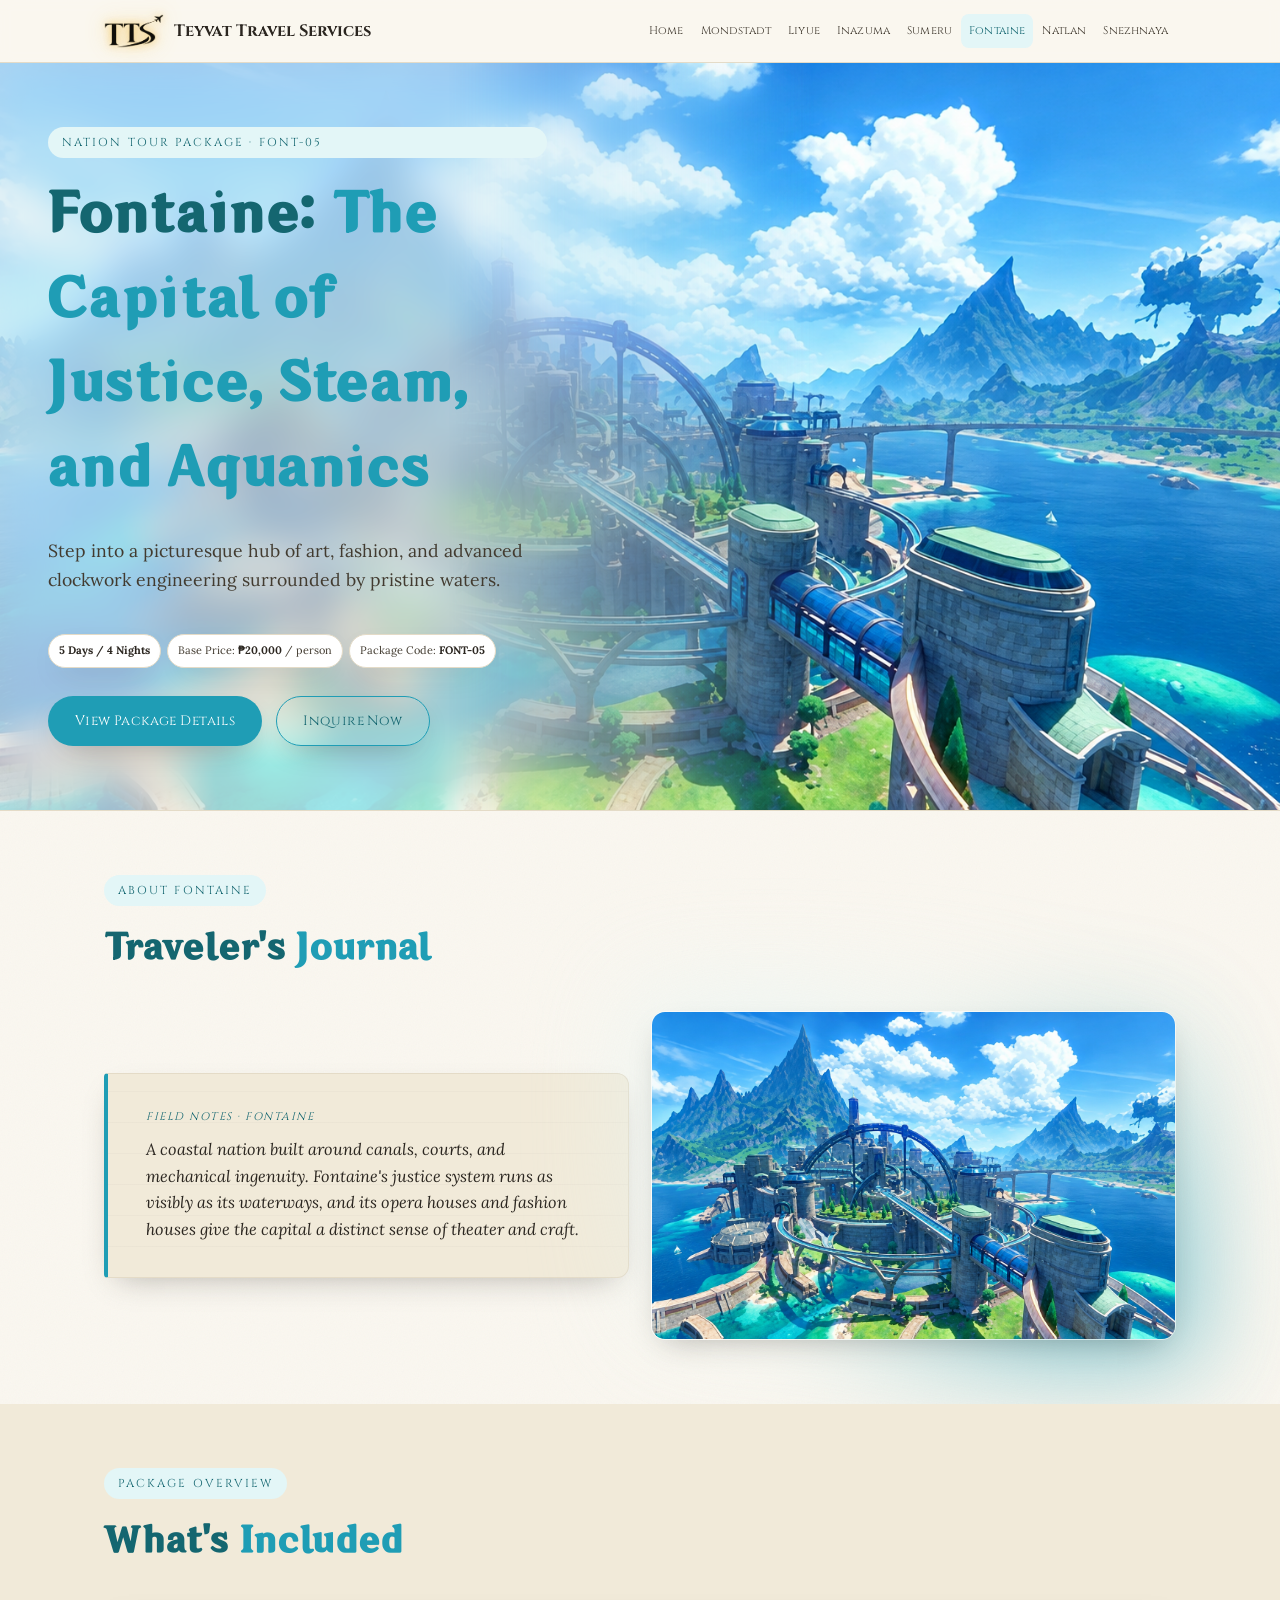
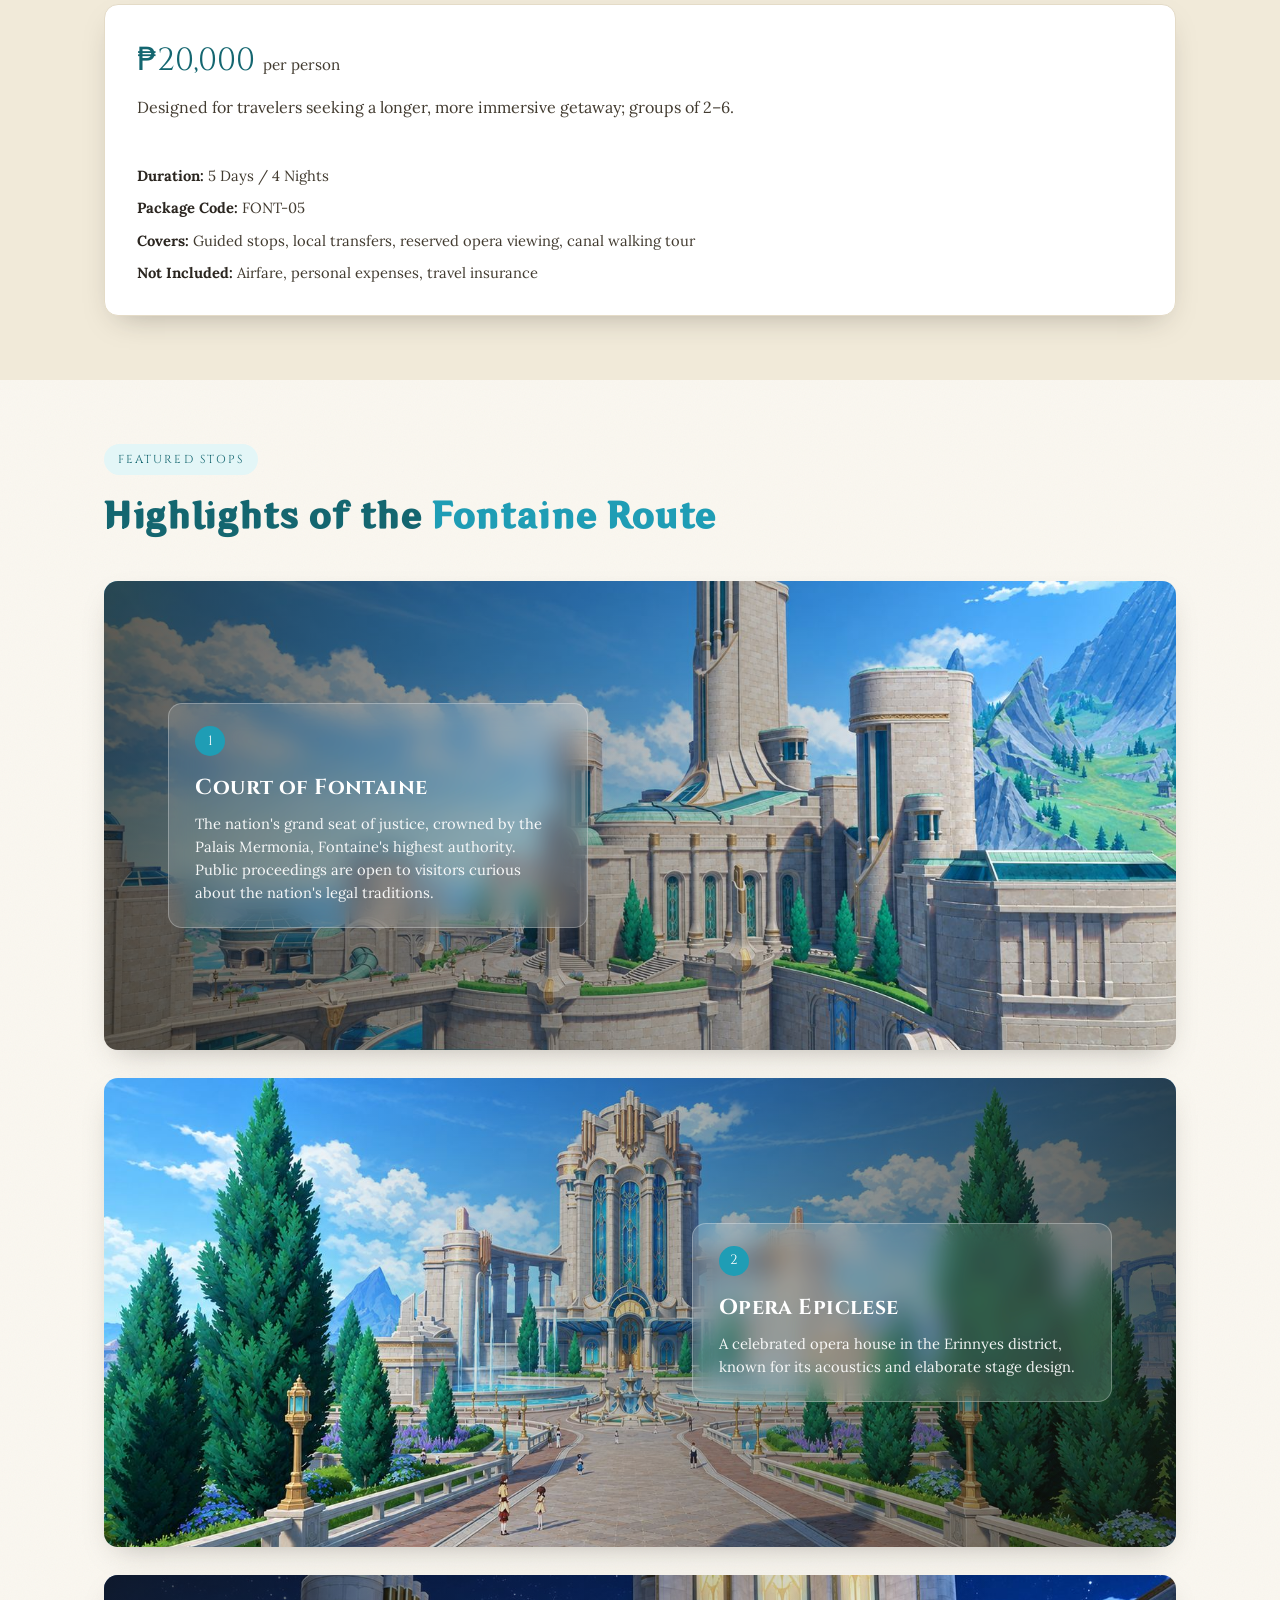
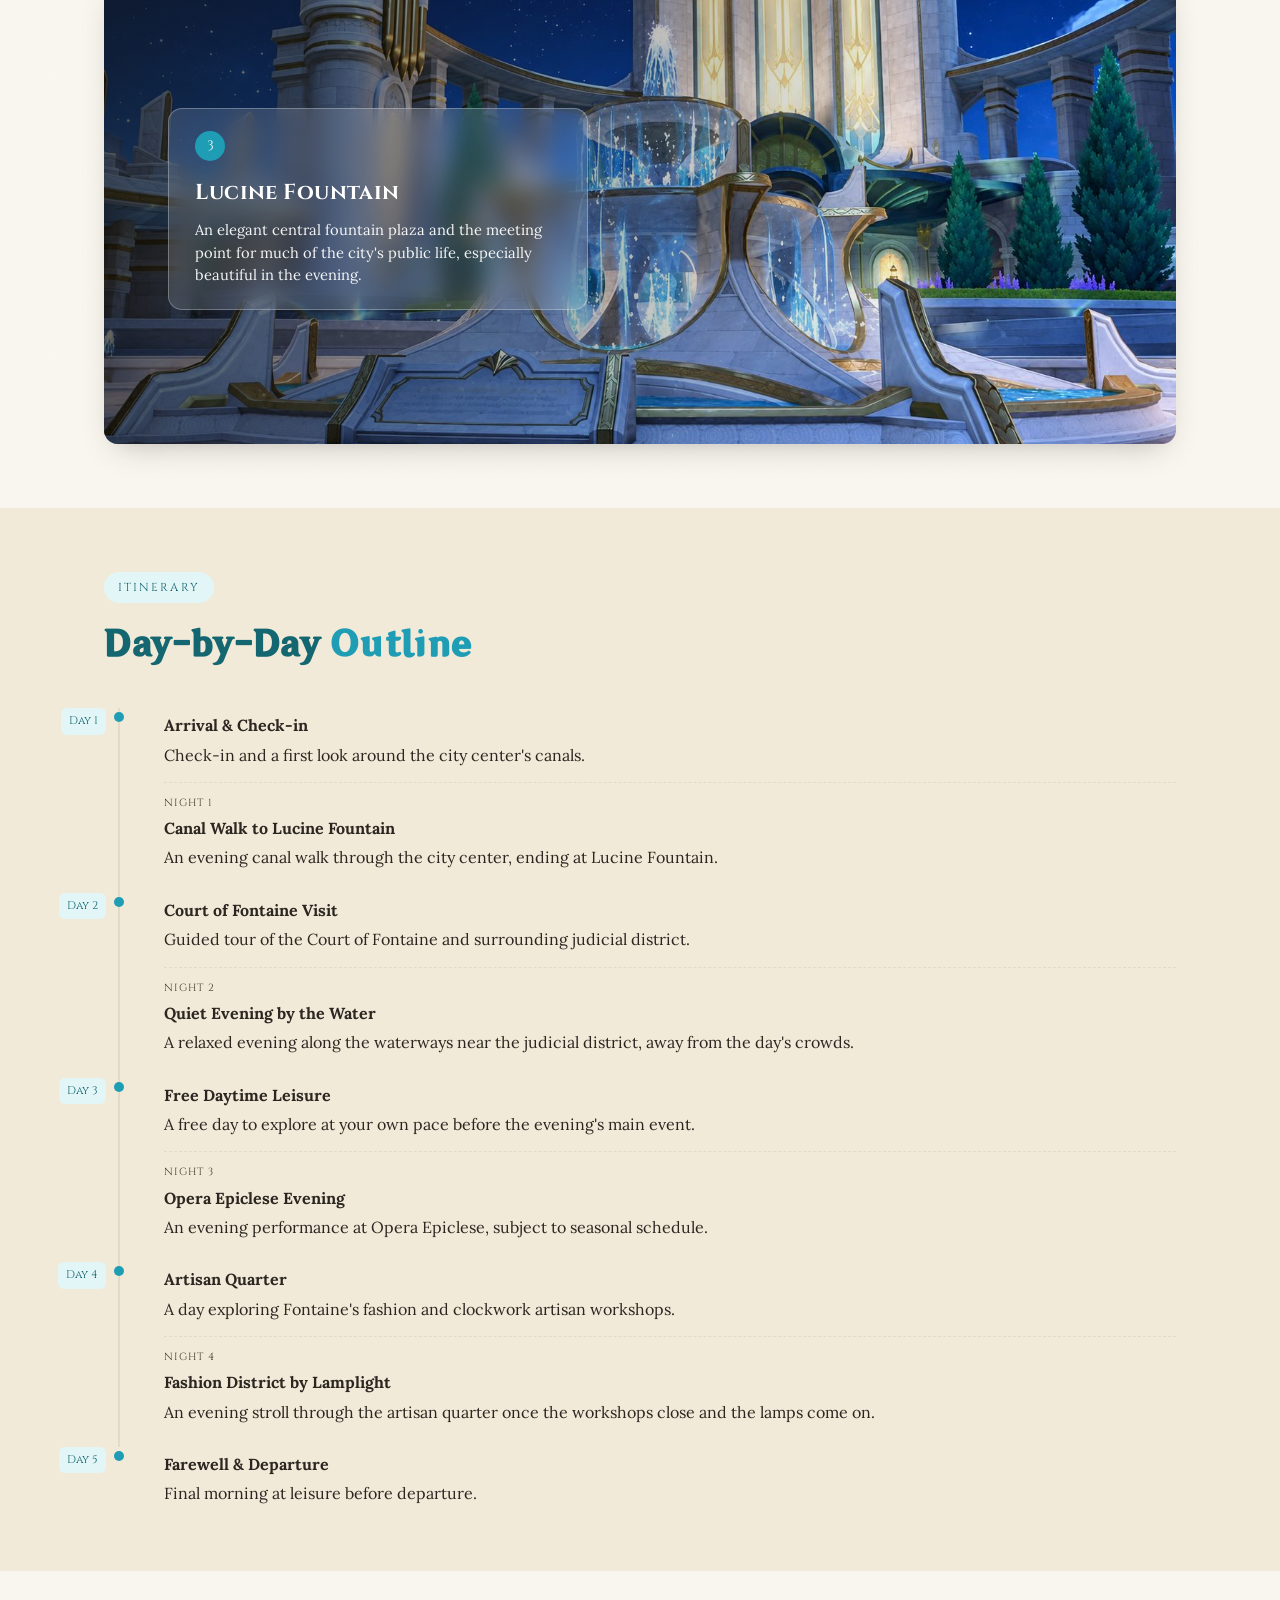
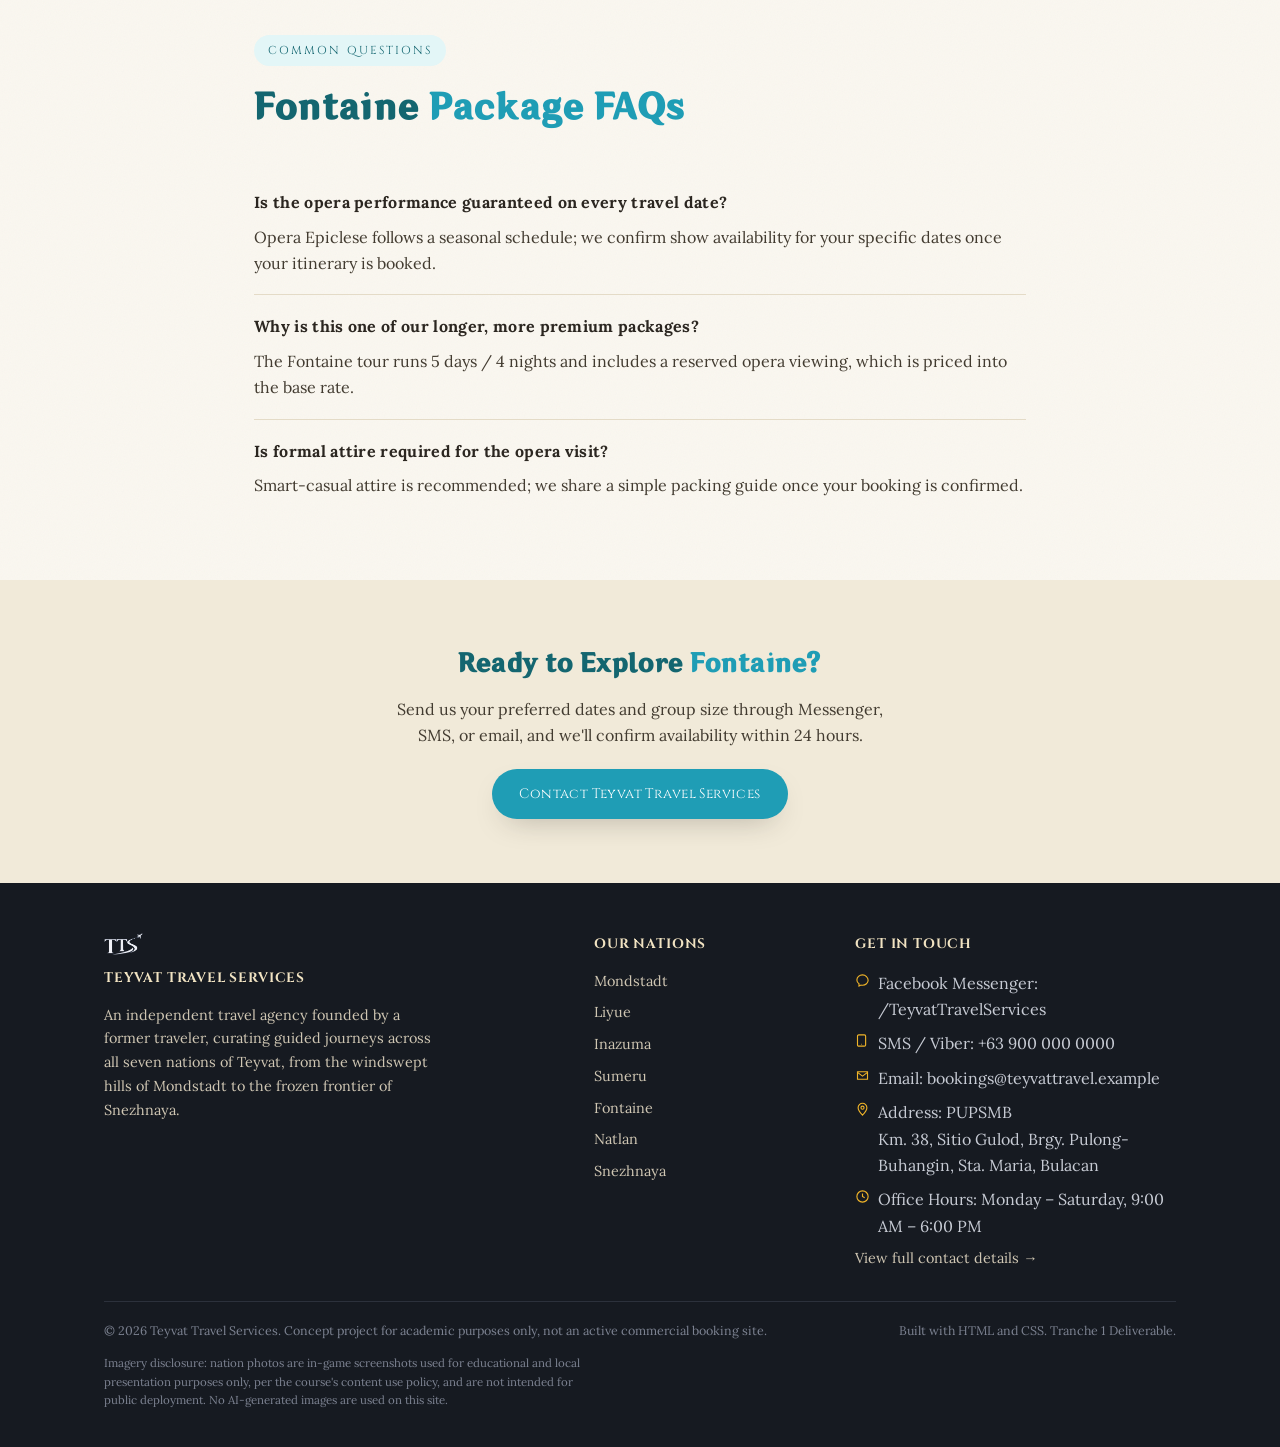
==== commit 61fbc54d: "Added Teyvat Travel Services logo to footer" ====
--- a/fontaine.html
+++ b/fontaine.html
@@ -269,6 +269,7 @@
     <div class="container">
       <div class="footer-grid">
         <div>
+          <img class="footer-logo" src="assets/img/logo-emblem.png" alt="Teyvat Travel Services">
           <h4>Teyvat Travel Services</h4>
           <p style="color:#cfc6b3;font-size:0.9rem;max-width:38ch;">
             An independent travel agency founded by a former traveler, curating
--- a/assets/css/style.css
+++ b/assets/css/style.css
@@ -1248,6 +1248,15 @@
   margin-bottom: 14px;
 }
 
+/* Smaller version of the header logo */
+.footer-logo {
+  display: block;
+  height: 22px;
+  width: auto;
+  filter: invert(1);
+  margin-bottom: 12px;
+}
+
 .footer-grid {
   display: grid;
   grid-template-columns: 2fr 1fr 1.4fr;
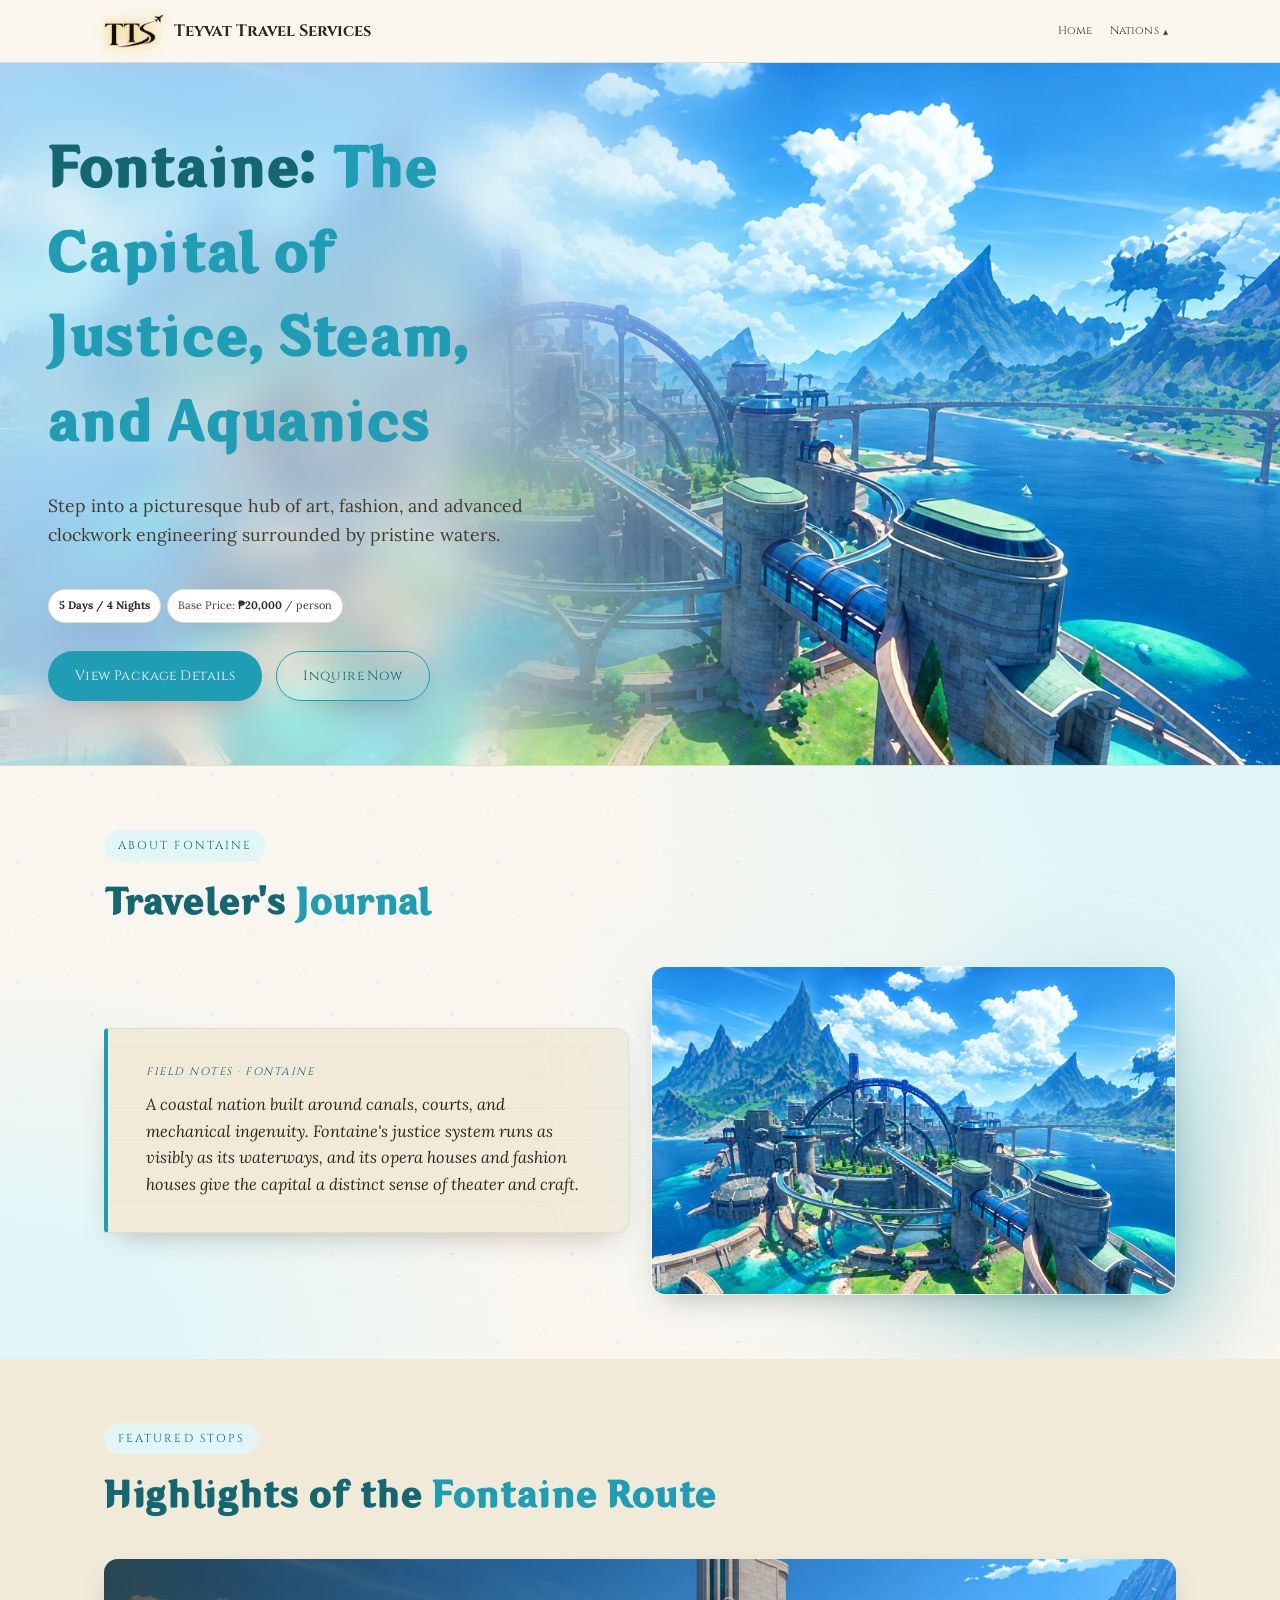
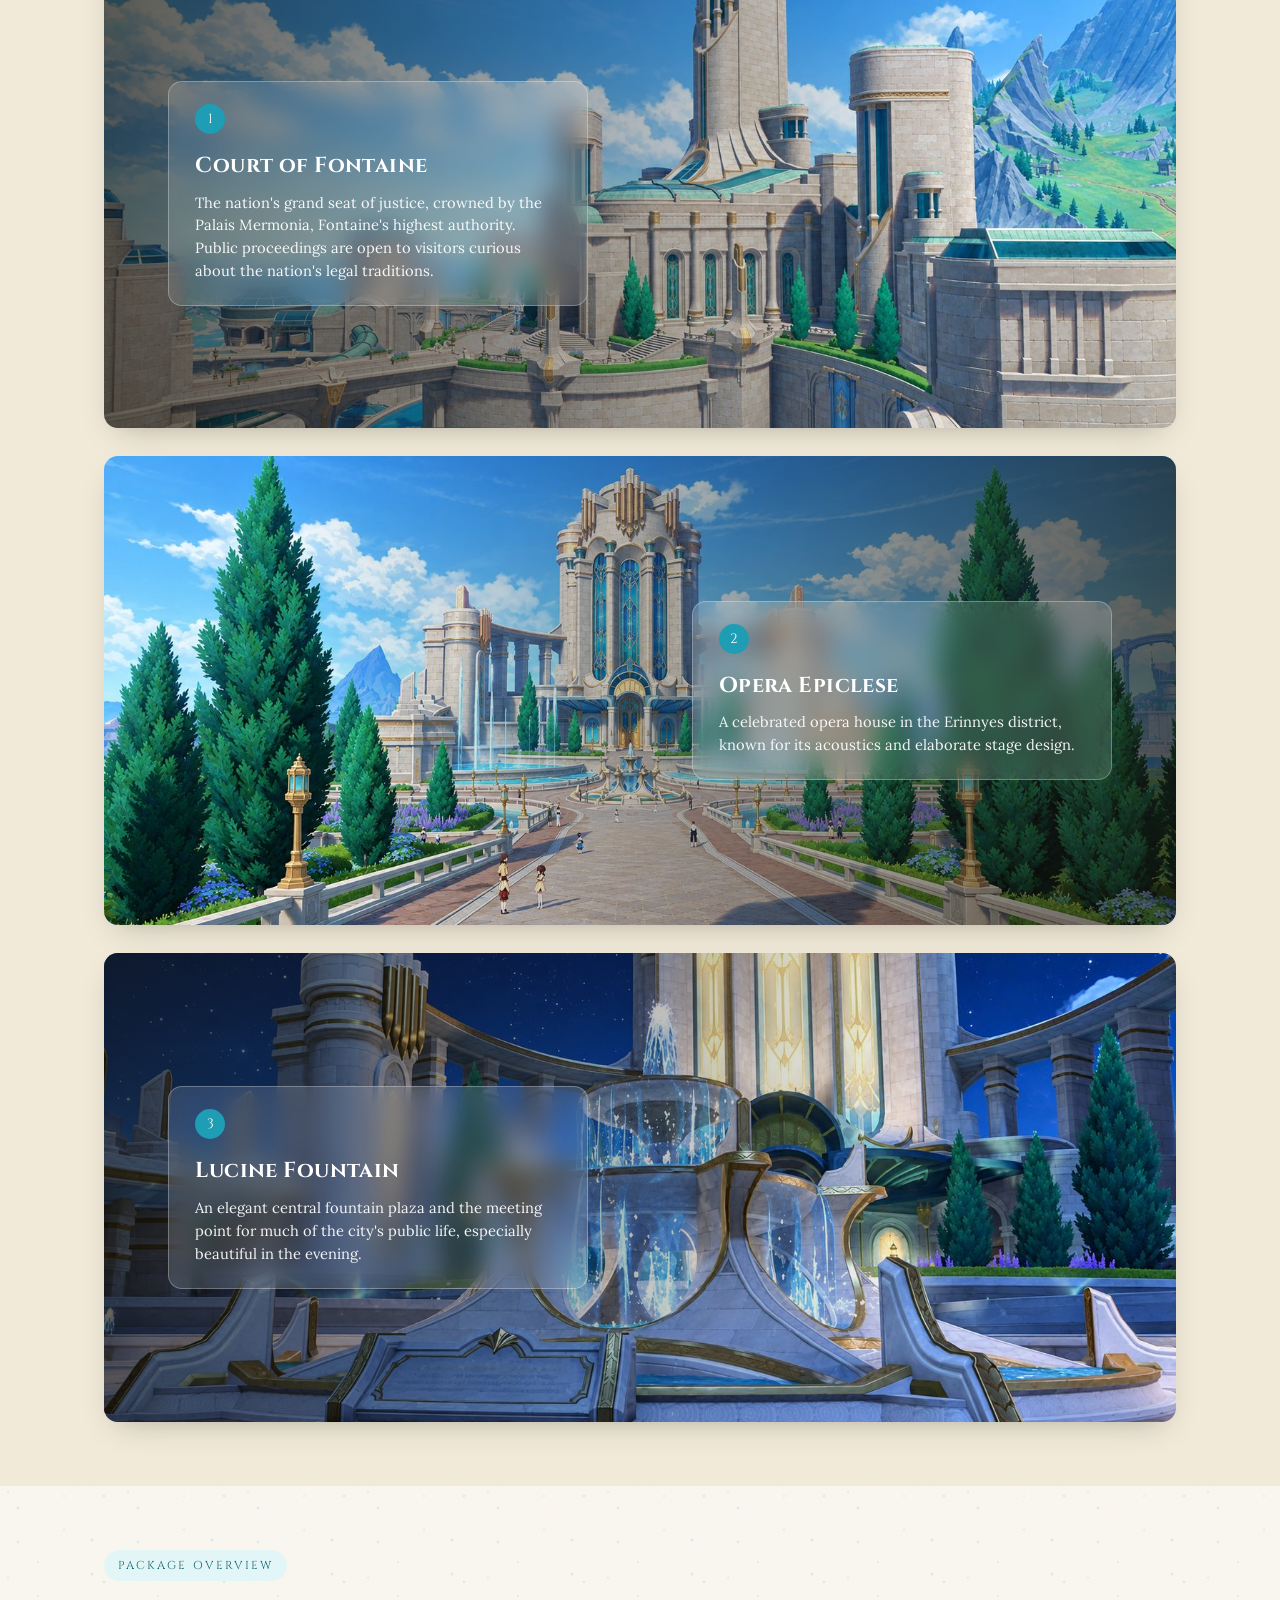
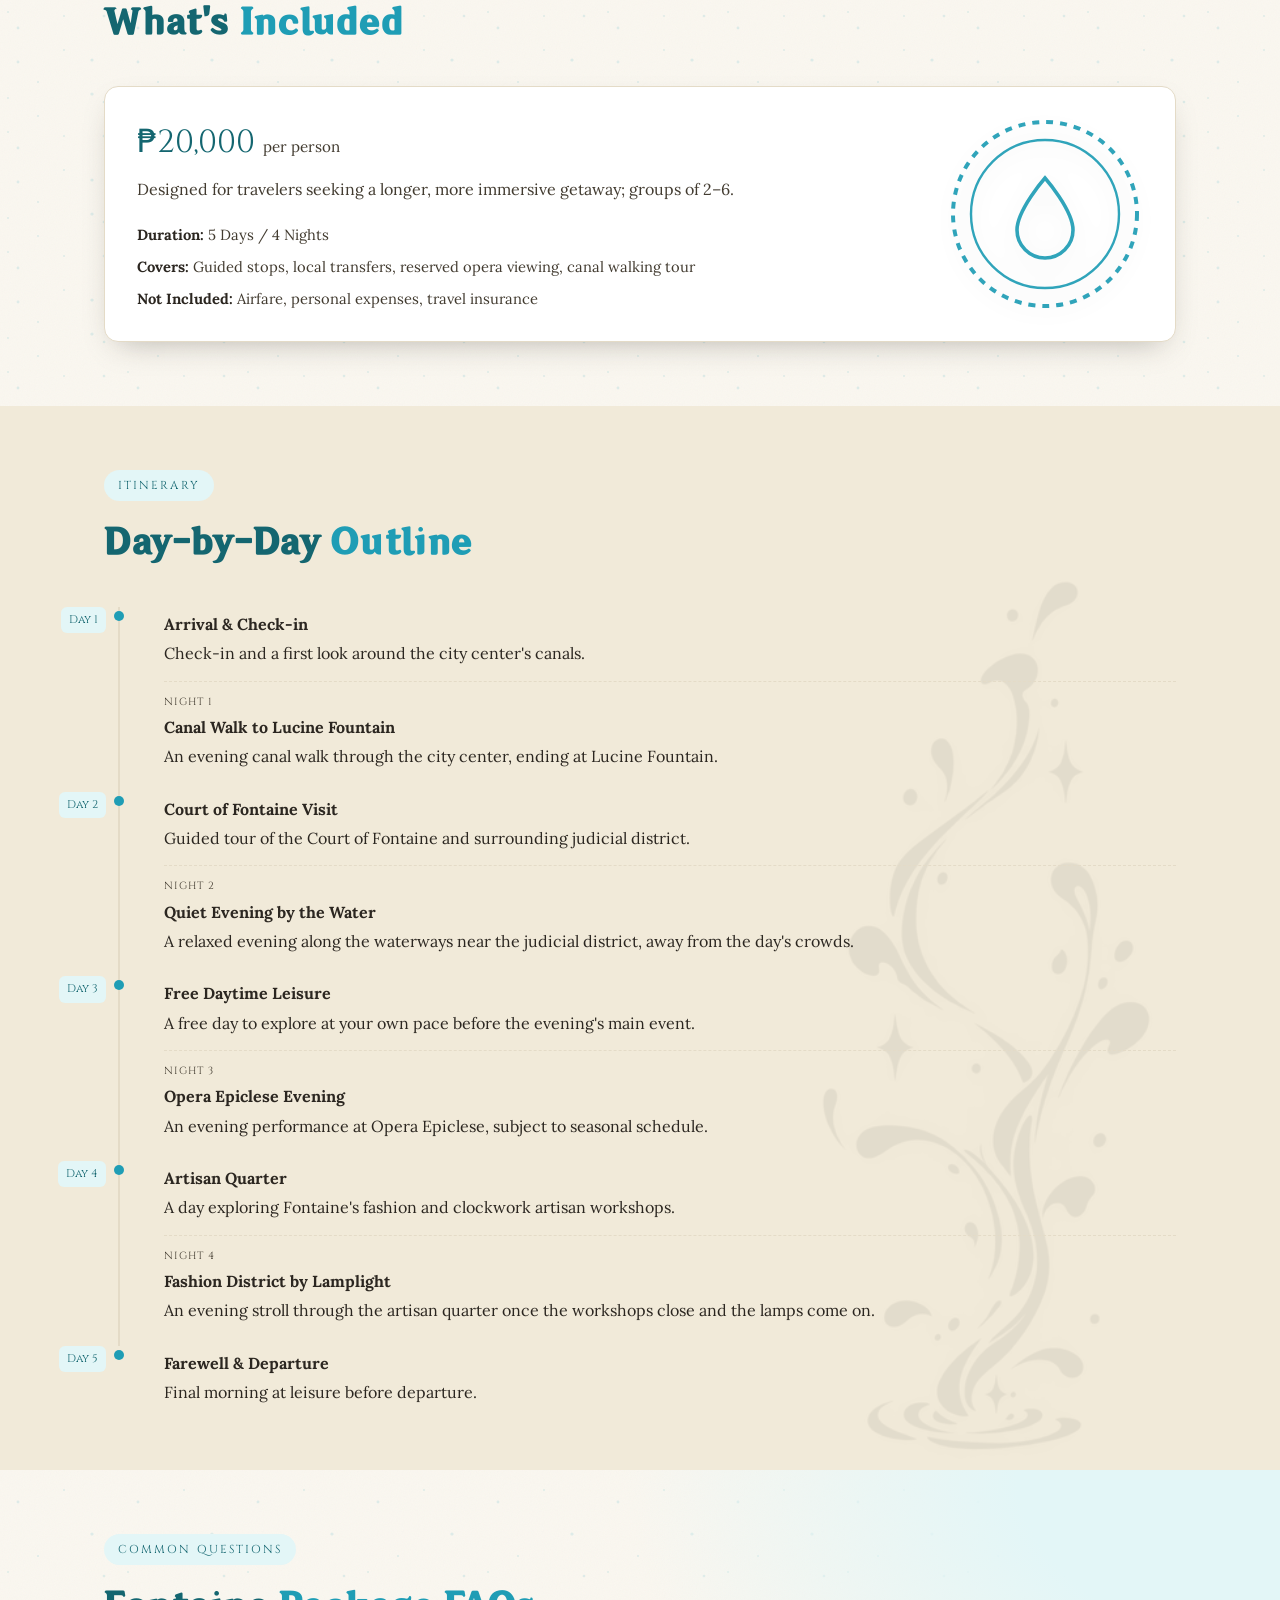
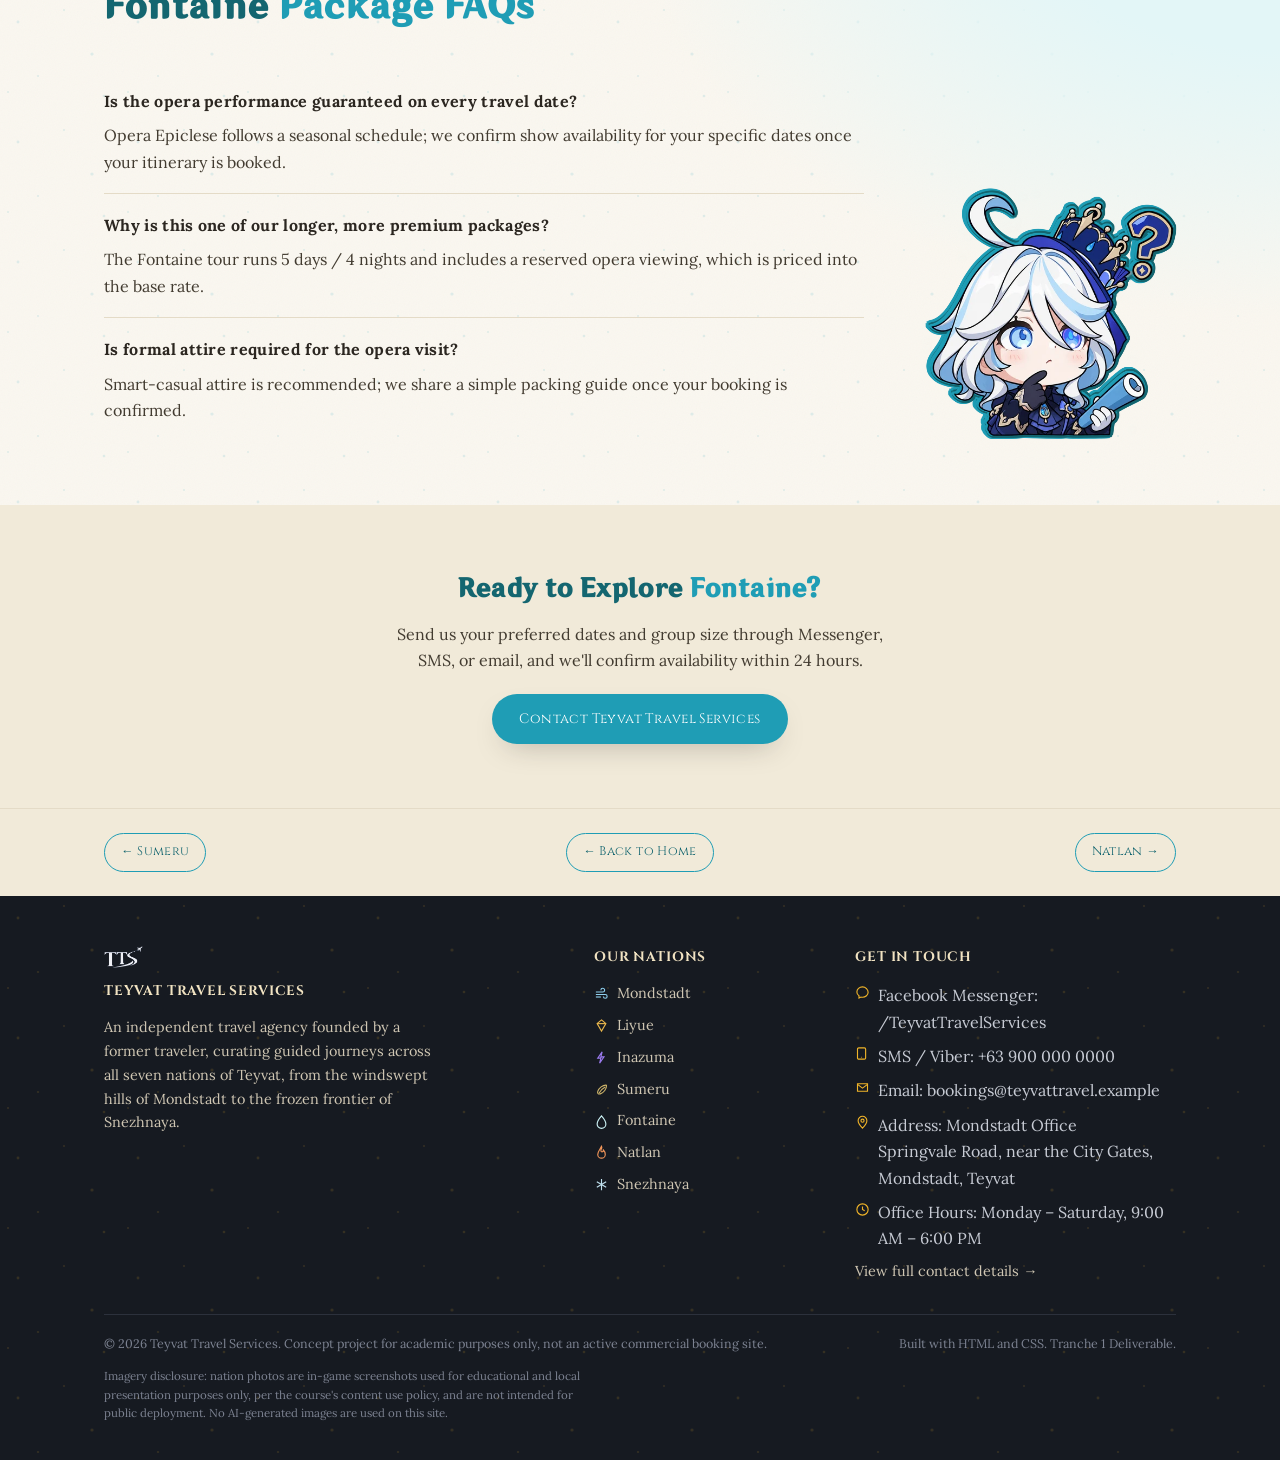
==== commit 6c26fcc2: "Update site with latest design pass and add bg-elements/chibis assets" ====
--- a/fontaine.html
+++ b/fontaine.html
@@ -23,23 +23,27 @@
         <img class="logo-mark" src="assets/img/logo-emblem.png" alt="Teyvat Travel Services">Teyvat Travel Services</a>
       <nav class="primary-nav">
       <a href="index.html">Home</a>
-      <a href="mondstadt.html">Mondstadt</a>
-      <a href="liyue.html">Liyue</a>
-      <a href="inazuma.html">Inazuma</a>
-      <a href="sumeru.html">Sumeru</a>
-      <a href="fontaine.html" class="active">Fontaine</a>
-      <a href="natlan.html">Natlan</a>
-      <a href="snezhnaya.html">Snezhnaya</a>
+      <div class="nav-dropdown">
+        <button type="button" class="nav-dropdown-toggle" class="active">Nations</button>
+        <div class="nav-dropdown-menu">
+          <a href="mondstadt.html"><svg class="nation-icon nation-icon-mondstadt" viewBox="0 0 24 24" fill="none" stroke="currentColor" stroke-width="1.8" aria-hidden="true"><title>Anemo (Wind)</title><path d="M3 8h11a3 3 0 1 0-3-3"/><path d="M3 12h15a3 3 0 1 1-3 3"/><path d="M3 16h8"/></svg>Mondstadt</a>
+          <a href="liyue.html"><svg class="nation-icon nation-icon-liyue" viewBox="0 0 24 24" fill="none" stroke="currentColor" stroke-width="1.8" aria-hidden="true"><title>Geo (Rock)</title><path d="M12 3l7 6-7 12-7-12z"/><path d="M5 9h14"/></svg>Liyue</a>
+          <a href="inazuma.html"><svg class="nation-icon nation-icon-inazuma" viewBox="0 0 24 24" fill="none" stroke="currentColor" stroke-width="1.8" aria-hidden="true"><title>Electro (Lightning)</title><path d="M13 3 6 13h5l-2 8 7-10h-5l2-8z"/></svg>Inazuma</a>
+          <a href="sumeru.html"><svg class="nation-icon nation-icon-sumeru" viewBox="0 0 24 24" fill="none" stroke="currentColor" stroke-width="1.8" aria-hidden="true"><title>Dendro (Nature)</title><path d="M19 5C14 5 8 9 6 15c-1 3 1 5 4 4 6-2 10-8 10-13 0-.5-.5-1-1-1Z"/><path d="M8 18c2-4 6-8 10-10"/></svg>Sumeru</a>
+          <a href="fontaine.html" class="active"><svg class="nation-icon nation-icon-fontaine" viewBox="0 0 24 24" fill="none" stroke="currentColor" stroke-width="1.8" aria-hidden="true"><title>Hydro (Water)</title><path d="M12 3s7 8 7 13a7 7 0 0 1-14 0c0-5 7-13 7-13Z"/></svg>Fontaine</a>
+          <a href="natlan.html"><svg class="nation-icon nation-icon-natlan" viewBox="0 0 24 24" fill="none" stroke="currentColor" stroke-width="1.8" aria-hidden="true"><title>Pyro (Fire)</title><path d="M12 2c2 3-1 4-1 7 0 1.5 1 2 2 2 1.5 0 2-1.5 2-3 2 2 3 5 3 7a6 6 0 0 1-12 0c0-5 4-8 6-13Z"/></svg>Natlan</a>
+          <a href="snezhnaya.html"><svg class="nation-icon nation-icon-snezhnaya" viewBox="0 0 24 24" fill="none" stroke="currentColor" stroke-width="1.8" aria-hidden="true"><title>Cryo (Ice)</title><path d="M12 3v18M4.5 7.5l15 9M19.5 7.5l-15 9"/></svg>Snezhnaya</a>
+        </div>
+      </div>
       </nav>
     </div>
   </header>
 
 <main>
 
-  <!-- Hero: photo and big heading, first thing you see on the page -->
+  <!-- Hero: photo + big heading, first thing you see on the page -->
   <section class="hero hero-split">
     <div class="hero-content">
-      <span class="eyebrow">Nation Tour Package &middot; FONT-05</span>
       <h1>
         <span class="nation-title-a">Fontaine:</span>
         <span class="nation-title-b">The Capital of Justice, Steam, and Aquanics</span>
@@ -49,7 +53,6 @@
       <div class="hero-meta">
         <span class="pill"><strong>5 Days / 4 Nights</strong></span>
         <span class="pill">Base Price: <strong>&#8369;20,000</strong> / person</span>
-        <span class="pill">Package Code: <strong>FONT-05</strong></span>
       </div>
       <div class="btn-row">
         <a href="#package" class="btn">View Package Details</a>
@@ -62,7 +65,7 @@
   </section>
 
   <!-- Traveler's Journal: short lore paragraph next to a photo -->
-  <section class="block">
+  <section class="block journal-section">
     <div class="container">
       <div class="section-head">
         <span class="eyebrow">About Fontaine</span>
@@ -87,33 +90,8 @@
     </div>
   </section>
 
-  <!-- Package Overview: what "View Package Details" scrolls to -->
-  <section class="block alt" id="package">
-    <div class="container">
-      <div class="section-head">
-        <span class="eyebrow">Package Overview</span>
-        <h2>
-          <span class="nation-title-a">What's</span>
-          <span class="nation-title-b">Included</span>
-        </h2>
-      </div>
-      <div class="price-panel">
-        <div>
-          <div class="amount">&#8369;20,000 <span>per person</span></div>
-          <p style="margin-top:6px;">Designed for travelers seeking a longer, more immersive getaway; groups of 2&ndash;6.</p>
-        </div>
-        <ul class="spec-list">
-          <li><strong>Duration:</strong> 5 Days / 4 Nights</li>
-          <li><strong>Package Code:</strong> FONT-05</li>
-          <li><strong>Covers:</strong> Guided stops, local transfers, reserved opera viewing, canal walking tour</li>
-          <li><strong>Not Included:</strong> Airfare, personal expenses, travel insurance</li>
-        </ul>
-      </div>
-    </div>
-  </section>
-
   <!-- Featured Stops: 3 large cinematic landscape banners, alternating text side -->
-  <section class="block" id="stops">
+  <section class="block alt" id="stops">
     <div class="container">
       <div class="section-head">
         <span class="eyebrow">Featured Stops</span>
@@ -164,8 +142,36 @@
     </div>
   </section>
 
+  <!-- Package Overview: what "View Package Details" scrolls to -->
+  <section class="block" id="package">
+    <div class="container">
+      <div class="section-head">
+        <span class="eyebrow">Package Overview</span>
+        <h2>
+          <span class="nation-title-a">What's</span>
+          <span class="nation-title-b">Included</span>
+        </h2>
+      </div>
+      <div class="price-panel">
+        <div class="price-info">
+          <div>
+            <div class="amount">&#8369;20,000 <span>per person</span></div>
+            <p>Designed for travelers seeking a longer, more immersive getaway; groups of 2&ndash;6.</p>
+          </div>
+          <ul class="spec-list">
+            <li><strong>Duration:</strong> 5 Days / 4 Nights</li>
+            <li><strong>Covers:</strong> Guided stops, local transfers, reserved opera viewing, canal walking tour</li>
+            <li><strong>Not Included:</strong> Airfare, personal expenses, travel insurance</li>
+          </ul>
+        </div>
+        <svg class="nation-stamp" viewBox="0 0 100 100" fill="none" stroke="currentColor" aria-hidden="true"><circle cx="50" cy="50" r="46" stroke-width="2" stroke-dasharray="3.5 3.5"/><circle cx="50" cy="50" r="37" stroke-width="1.2"/><g transform="translate(26,26) scale(2)" stroke-width="0.9"><path d="M12 3s7 8 7 13a7 7 0 0 1-14 0c0-5 7-13 7-13Z"/></g></svg>
+      </div>
+    </div>
+  </section>
+
   <!-- Itinerary: day-by-day timeline -->
-  <section class="block alt">
+  <section class="block alt itinerary-section">
+      <img class="itinerary-decor itinerary-decor-sm" src="assets/img/bg-elements/fountain-fontaine.webp" alt="" aria-hidden="true" loading="lazy">
     <div class="container">
       <div class="section-head">
         <span class="eyebrow">Itinerary</span>
@@ -222,15 +228,16 @@
   </section>
 
   <!-- Common Questions: this nation's own FAQ list -->
-  <section class="block">
-    <div class="container" style="max-width:820px;">
-      <div class="section-head">
-        <span class="eyebrow">Common Questions</span>
-        <h2>
-          <span class="nation-title-a">Fontaine</span>
-          <span class="nation-title-b">Package FAQs</span>
-        </h2>
-      </div>
+  <section class="block faq-section">
+    <div class="container faq-layout">
+      <div class="faq-content">
+        <div class="section-head">
+          <span class="eyebrow">Common Questions</span>
+          <h2>
+            <span class="nation-title-a">Fontaine</span>
+            <span class="nation-title-b">Package FAQs</span>
+          </h2>
+        </div>
         <div class="faq-item">
           <h4>Is the opera performance guaranteed on every travel date?</h4>
           <p>Opera Epiclese follows a seasonal schedule; we confirm show availability for your specific
@@ -246,6 +253,9 @@
           <p>Smart-casual attire is recommended; we share a simple packing guide once your booking is
           confirmed.</p>
         </div>
+      </div>
+      <img class="faq-chibi" src="assets/img/chibis/furina-fontaine.webp"
+           alt="Furina, thinking" loading="lazy">
     </div>
   </section>
 
@@ -264,6 +274,15 @@
     </div>
   </section>
 
+  <!-- Page navigation: back to home, plus the previous/next nation -->
+  <nav class="page-nav-section" aria-label="Nation pages">
+    <div class="container page-nav">
+      <span class="page-nav-prev"><a href="sumeru.html" class="page-nav-link">&larr; Sumeru</a></span>
+      <a href="index.html" class="page-nav-home">&larr; Back to Home</a>
+      <span class="page-nav-next"><a href="natlan.html" class="page-nav-link">Natlan &rarr;</a></span>
+    </div>
+  </nav>
+
 </main>
   <footer class="site-footer">
     <div class="container">
@@ -280,13 +299,13 @@
         <div>
           <h4>Our Nations</h4>
           <ul>
-            <li><a href="mondstadt.html">Mondstadt</a></li>
-            <li><a href="liyue.html">Liyue</a></li>
-            <li><a href="inazuma.html">Inazuma</a></li>
-            <li><a href="sumeru.html">Sumeru</a></li>
-            <li><a href="fontaine.html">Fontaine</a></li>
-            <li><a href="natlan.html">Natlan</a></li>
-            <li><a href="snezhnaya.html">Snezhnaya</a></li>
+            <li><a href="mondstadt.html"><svg class="nation-icon nation-icon-mondstadt" viewBox="0 0 24 24" fill="none" stroke="currentColor" stroke-width="1.8" aria-hidden="true"><title>Anemo (Wind)</title><path d="M3 8h11a3 3 0 1 0-3-3"/><path d="M3 12h15a3 3 0 1 1-3 3"/><path d="M3 16h8"/></svg>Mondstadt</a></li>
+            <li><a href="liyue.html"><svg class="nation-icon nation-icon-liyue" viewBox="0 0 24 24" fill="none" stroke="currentColor" stroke-width="1.8" aria-hidden="true"><title>Geo (Rock)</title><path d="M12 3l7 6-7 12-7-12z"/><path d="M5 9h14"/></svg>Liyue</a></li>
+            <li><a href="inazuma.html"><svg class="nation-icon nation-icon-inazuma" viewBox="0 0 24 24" fill="none" stroke="currentColor" stroke-width="1.8" aria-hidden="true"><title>Electro (Lightning)</title><path d="M13 3 6 13h5l-2 8 7-10h-5l2-8z"/></svg>Inazuma</a></li>
+            <li><a href="sumeru.html"><svg class="nation-icon nation-icon-sumeru" viewBox="0 0 24 24" fill="none" stroke="currentColor" stroke-width="1.8" aria-hidden="true"><title>Dendro (Nature)</title><path d="M19 5C14 5 8 9 6 15c-1 3 1 5 4 4 6-2 10-8 10-13 0-.5-.5-1-1-1Z"/><path d="M8 18c2-4 6-8 10-10"/></svg>Sumeru</a></li>
+            <li><a href="fontaine.html"><svg class="nation-icon nation-icon-fontaine" viewBox="0 0 24 24" fill="none" stroke="currentColor" stroke-width="1.8" aria-hidden="true"><title>Hydro (Water)</title><path d="M12 3s7 8 7 13a7 7 0 0 1-14 0c0-5 7-13 7-13Z"/></svg>Fontaine</a></li>
+            <li><a href="natlan.html"><svg class="nation-icon nation-icon-natlan" viewBox="0 0 24 24" fill="none" stroke="currentColor" stroke-width="1.8" aria-hidden="true"><title>Pyro (Fire)</title><path d="M12 2c2 3-1 4-1 7 0 1.5 1 2 2 2 1.5 0 2-1.5 2-3 2 2 3 5 3 7a6 6 0 0 1-12 0c0-5 4-8 6-13Z"/></svg>Natlan</a></li>
+            <li><a href="snezhnaya.html"><svg class="nation-icon nation-icon-snezhnaya" viewBox="0 0 24 24" fill="none" stroke="currentColor" stroke-width="1.8" aria-hidden="true"><title>Cryo (Ice)</title><path d="M12 3v18M4.5 7.5l15 9M19.5 7.5l-15 9"/></svg>Snezhnaya</a></li>
           </ul>
         </div>
         <div>
@@ -318,7 +337,7 @@
                   <path d="M12 21s7-7.5 7-12a7 7 0 1 0-14 0c0 4.5 7 12 7 12Z"/>
                   <circle cx="12" cy="9" r="2.5"/>
                 </svg>
-              </span>Address: PUPSMB<br>Km. 38, Sitio Gulod, Brgy. Pulong-Buhangin, Sta. Maria, Bulacan</li>
+              </span>Address: Mondstadt Office<br>Springvale Road, near the City Gates, Mondstadt, Teyvat</li>
             <li>
               <span class="footer-icon" aria-hidden="true">
                 <svg viewBox="0 0 24 24" fill="none" stroke="currentColor" stroke-width="1.8">
--- a/assets/css/style.css
+++ b/assets/css/style.css
@@ -1,3 +1,5 @@
+/* Teyvat Travel Services — shared stylesheet for all 8 pages, numbered sections 1-10 below. */
+
 /* ---------- 1. Colors and basic page setup ---------- */
 
 /* Colors and sizes used everywhere, defined once here as variables. */
@@ -18,71 +20,89 @@
   --shadow: 0 12px 30px -14px rgba(43, 38, 32, 0.35);
   --radius: 14px;           /* standard rounded-corner size */
   --maxw: 1120px;           /* max width of page content */
-}
-
-/* Each nation's own colors */
-
-/* Mondstadt - Sky Blue & Emerald Green (medieval-Europe inspiration) */
+  /* A few sparse, minimal dots (not an icon or logo) used to keep flat
+     background areas from reading as totally empty. Gold on the
+     homepage; each nation below recolors it with its own accent. */
+  --pattern: url("data:image/svg+xml,%3Csvg xmlns='http://www.w3.org/2000/svg' width='120' height='120'%3E%3Cg fill='%23c9962c' opacity='0.13'%3E%3Ccircle cx='18' cy='22' r='1.4'/%3E%3Ccircle cx='64' cy='10' r='1'/%3E%3Ccircle cx='92' cy='54' r='1.6'/%3E%3Ccircle cx='38' cy='76' r='1.1'/%3E%3Ccircle cx='104' cy='96' r='1.3'/%3E%3Ccircle cx='8' cy='92' r='1'/%3E%3C/g%3E%3C/svg%3E");
+}
+
+/* Each nation's own colors — only active on that nation's own page. */
+
+/* Mondstadt — Sky Blue & Emerald Green (medieval-Europe inspiration) */
 body[data-theme="mondstadt"] {
   --accent: #2f9e5c;
   --accent-soft: #dcf1ea;
   --accent-dark: #1f7a44;
   --nc-a: #8fd0ef;
   --nc-b: #2f9e5c;
-}
-
-/* Liyue - Gold & Red (ancient-China inspiration) */
+  /* A few sparse dots in this nation's own color. */
+  --pattern: url("data:image/svg+xml,%3Csvg xmlns='http://www.w3.org/2000/svg' width='120' height='120'%3E%3Cg fill='%232f9e5c' opacity='0.13'%3E%3Ccircle cx='18' cy='22' r='1.4'/%3E%3Ccircle cx='64' cy='10' r='1'/%3E%3Ccircle cx='92' cy='54' r='1.6'/%3E%3Ccircle cx='38' cy='76' r='1.1'/%3E%3Ccircle cx='104' cy='96' r='1.3'/%3E%3Ccircle cx='8' cy='92' r='1'/%3E%3C/g%3E%3C/svg%3E");
+}
+
+/* Liyue — Gold & Red (ancient-China inspiration) */
 body[data-theme="liyue"] {
   --accent: #a4302a;
-  --accent-soft: #f6e6c2;
+  --accent-soft: #f1d2d0;
   --accent-dark: #7a211d;
   --nc-a: #e8b64c;
   --nc-b: #a4302a;
-}
-
-/* Inazuma - Electric Violet & Deep Indigo (feudal-Japan inspiration) */
+  /* A few sparse dots in this nation's own color. */
+  --pattern: url("data:image/svg+xml,%3Csvg xmlns='http://www.w3.org/2000/svg' width='120' height='120'%3E%3Cg fill='%23a4302a' opacity='0.13'%3E%3Ccircle cx='18' cy='22' r='1.4'/%3E%3Ccircle cx='64' cy='10' r='1'/%3E%3Ccircle cx='92' cy='54' r='1.6'/%3E%3Ccircle cx='38' cy='76' r='1.1'/%3E%3Ccircle cx='104' cy='96' r='1.3'/%3E%3Ccircle cx='8' cy='92' r='1'/%3E%3C/g%3E%3C/svg%3E");
+}
+
+/* Inazuma — Electric Violet & Deep Indigo (feudal-Japan inspiration) */
 body[data-theme="inazuma"] {
   --accent: #6a3fd6;
   --accent-soft: #eae3fb;
   --accent-dark: #34237a;
   --nc-a: #9b7bef;
   --nc-b: #34237a;
-}
-
-/* Sumeru - Gold & Dark Green (Middle East / ancient India-Egypt) */
+  /* A few sparse dots in this nation's own color. */
+  --pattern: url("data:image/svg+xml,%3Csvg xmlns='http://www.w3.org/2000/svg' width='120' height='120'%3E%3Cg fill='%2334237a' opacity='0.13'%3E%3Ccircle cx='18' cy='22' r='1.4'/%3E%3Ccircle cx='64' cy='10' r='1'/%3E%3Ccircle cx='92' cy='54' r='1.6'/%3E%3Ccircle cx='38' cy='76' r='1.1'/%3E%3Ccircle cx='104' cy='96' r='1.3'/%3E%3Ccircle cx='8' cy='92' r='1'/%3E%3C/g%3E%3C/svg%3E");
+}
+
+/* Sumeru — Gold & Dark Green (Middle East / ancient India-Egypt) */
 body[data-theme="sumeru"] {
   --accent: #3f6b2e;
   --accent-soft: #eef0d3;
   --accent-dark: #2c4a1f;
   --nc-a: #cdb46a;
   --nc-b: #3f6b2e;
-}
-
-/* Fontaine - Aqua Blue & Clean White (Victorian-France inspiration) */
+  /* A few sparse dots in this nation's own color. */
+  --pattern: url("data:image/svg+xml,%3Csvg xmlns='http://www.w3.org/2000/svg' width='120' height='120'%3E%3Cg fill='%233f6b2e' opacity='0.13'%3E%3Ccircle cx='18' cy='22' r='1.4'/%3E%3Ccircle cx='64' cy='10' r='1'/%3E%3Ccircle cx='92' cy='54' r='1.6'/%3E%3Ccircle cx='38' cy='76' r='1.1'/%3E%3Ccircle cx='104' cy='96' r='1.3'/%3E%3Ccircle cx='8' cy='92' r='1'/%3E%3C/g%3E%3C/svg%3E");
+}
+
+/* Fontaine — Aqua Blue & Clean White (Victorian-France inspiration) */
 body[data-theme="fontaine"] {
   --accent: #1f9db5;
   --accent-soft: #e3f6f7;
   --accent-dark: #146670;
   --nc-a: #cdf4f7;
   --nc-b: #1f9db5;
-}
-
-/* Natlan - Sunset Orange & Volcanic Charcoal (tribal inspiration) */
+  /* A few sparse dots in this nation's own color. */
+  --pattern: url("data:image/svg+xml,%3Csvg xmlns='http://www.w3.org/2000/svg' width='120' height='120'%3E%3Cg fill='%231f9db5' opacity='0.13'%3E%3Ccircle cx='18' cy='22' r='1.4'/%3E%3Ccircle cx='64' cy='10' r='1'/%3E%3Ccircle cx='92' cy='54' r='1.6'/%3E%3Ccircle cx='38' cy='76' r='1.1'/%3E%3Ccircle cx='104' cy='96' r='1.3'/%3E%3Ccircle cx='8' cy='92' r='1'/%3E%3C/g%3E%3C/svg%3E");
+}
+
+/* Natlan — Sunset Orange & Volcanic Charcoal (tribal inspiration) */
 body[data-theme="natlan"] {
   --accent: #d9622b;
   --accent-soft: #fbe3d2;
   --accent-dark: #7a3418;
   --nc-a: #f2965a;
   --nc-b: #a8391c;
-}
-
-/* Snezhnaya - Ice White & Slate Gray (Russia / Siberia inspiration) */
+  /* A few sparse dots in this nation's own color. */
+  --pattern: url("data:image/svg+xml,%3Csvg xmlns='http://www.w3.org/2000/svg' width='120' height='120'%3E%3Cg fill='%23a8391c' opacity='0.13'%3E%3Ccircle cx='18' cy='22' r='1.4'/%3E%3Ccircle cx='64' cy='10' r='1'/%3E%3Ccircle cx='92' cy='54' r='1.6'/%3E%3Ccircle cx='38' cy='76' r='1.1'/%3E%3Ccircle cx='104' cy='96' r='1.3'/%3E%3Ccircle cx='8' cy='92' r='1'/%3E%3C/g%3E%3C/svg%3E");
+}
+
+/* Snezhnaya — Ice White & Slate Gray (Russia / Siberia inspiration) */
 body[data-theme="snezhnaya"] {
   --accent: #5b7480;
-  --accent-soft: #eaf1f3;
+  --accent-soft: #cfe2ea;
   --accent-dark: #35474e;
   --nc-a: #bfe0ee;
   --nc-b: #5b7480;
+  /* A few sparse dots in this nation's own color. */
+  --pattern: url("data:image/svg+xml,%3Csvg xmlns='http://www.w3.org/2000/svg' width='120' height='120'%3E%3Cg fill='%235b7480' opacity='0.13'%3E%3Ccircle cx='18' cy='22' r='1.4'/%3E%3Ccircle cx='64' cy='10' r='1'/%3E%3Ccircle cx='92' cy='54' r='1.6'/%3E%3Ccircle cx='38' cy='76' r='1.1'/%3E%3Ccircle cx='104' cy='96' r='1.3'/%3E%3Ccircle cx='8' cy='92' r='1'/%3E%3C/g%3E%3C/svg%3E");
 }
 
 /* Make padding/border not add extra width, so sizes stay predictable. */
@@ -100,13 +120,17 @@
   font-family: "Lora", Georgia, "Times New Roman", serif;
   color: var(--ink);
   line-height: 1.65;
-  /* Faint grain texture layered over the cream background. */
+  /* Faint grain texture, then var(--pattern) — the compass mark on the
+     homepage, or that nation's own element pattern on its page. */
   background:
     url("data:image/svg+xml,%3Csvg xmlns='http://www.w3.org/2000/svg' width='140' height='140'%3E%3Cfilter id='n'%3E%3CfeTurbulence type='fractalNoise' baseFrequency='0.85' numOctaves='2' stitchTiles='stitch'/%3E%3C/filter%3E%3Crect width='100%25' height='100%25' filter='url(%23n)' opacity='0.035'/%3E%3C/svg%3E"),
+    var(--pattern),
     var(--paper);
 }
 
-/* Genshin Impact display font for h1 and h2 */
+/* Genshin Impact display font, loaded from the local .ttf below and used
+   only for h1/h2 major section headings. Body text, buttons, nav, and
+   smaller headings (h3/h4) keep the site's existing fonts. */
 @font-face {
   font-family: "Genshin Impact";
   src: url("../fonts/zh-cn.ttf") format("truetype");
@@ -122,6 +146,7 @@
   margin: 0 0 0.5em;
 }
 
+/* Major section headings only; preserves the color/spacing/margin above. */
 h1, h2 {
   font-family: "Genshin Impact", "Cinzel", "Times New Roman", serif;
 }
@@ -194,7 +219,7 @@
   white-space: nowrap;
 }
 
-/* The round gold logo badge next to the site name. */
+/* The round gold "TT" badge next to the site name. */
 .logo-mark {
   height: 34px;
   width: auto;
@@ -232,6 +257,131 @@
 
 /* Highlights whichever page link matches the page you're on. */
 nav.primary-nav a.active {
+  color: var(--accent-dark);
+  background: var(--accent-soft);
+}
+
+/* "Nations" dropdown: CSS-only, no JavaScript. Opens on hover, and on
+   click/tap via :focus-within once the toggle button is focused; closes
+   again once focus or the pointer leaves the whole dropdown. */
+.nav-dropdown {
+  position: relative;
+}
+
+.nav-dropdown-toggle {
+  font: inherit;
+  background: none;
+  border: none;
+  cursor: pointer;
+  text-decoration: none;
+  font-family: "Cinzel", serif;
+  font-size: 0.7rem;
+  letter-spacing: 0.015em;
+  color: var(--ink-soft);
+  padding: 8px 8px;
+  border-radius: 8px;
+  transition: background 0.15s, color 0.15s;
+}
+
+/* Triangle points up by default, flips to point down while the
+   "Nations" menu is open (hover or click/tap). */
+.nav-dropdown-toggle::after {
+  content: "\25BE";
+  display: inline-block;
+  margin-left: 4px;
+  font-size: 0.6rem;
+  transition: transform 0.15s ease;
+  transform: rotate(180deg);
+}
+
+.nav-dropdown:hover .nav-dropdown-toggle::after,
+.nav-dropdown:focus-within .nav-dropdown-toggle::after {
+  transform: rotate(0deg);
+}
+
+.nav-dropdown-toggle:hover,
+.nav-dropdown:focus-within .nav-dropdown-toggle {
+  background: var(--paper-alt);
+  color: var(--ink);
+}
+
+.nav-dropdown-toggle.active {
+  color: var(--accent-dark);
+  background: var(--accent-soft);
+}
+
+.nav-dropdown-menu {
+  position: absolute;
+  top: 100%;
+  left: 0;
+  margin-top: 6px;
+  display: none;
+  flex-direction: column;
+  gap: 2px;
+  min-width: 170px;
+  padding: 8px;
+  background: var(--card);
+  border: 1px solid var(--line);
+  border-radius: var(--radius);
+  box-shadow: var(--shadow);
+  z-index: 60;
+}
+
+.nav-dropdown:hover .nav-dropdown-menu,
+.nav-dropdown:focus-within .nav-dropdown-menu {
+  display: flex;
+}
+
+.nav-dropdown-menu a {
+  display: flex;
+  align-items: center;
+  gap: 8px;
+  text-decoration: none;
+  font-family: "Cinzel", serif;
+  font-size: 0.75rem;
+  letter-spacing: 0.015em;
+  color: var(--ink-soft);
+  padding: 8px 10px;
+  border-radius: 8px;
+  transition: background 0.15s, color 0.15s;
+}
+
+/* Each nation's classical element (wind/rock/lightning/nature/water/
+   fire/ice) as a small icon. */
+.nation-icon {
+  width: 15px;
+  height: 15px;
+  flex-shrink: 0;
+}
+
+/* Colored with that nation's own palette (the same hue used for its
+   card, theme accent, and page). On the homepage cards this is already
+   handled by the card's own currentColor; these set it explicitly for
+   the nav dropdown and footer, which aren't inside a themed page. */
+.nation-icon-mondstadt { color: #2f9e5c; }
+.nation-icon-liyue     { color: #a4302a; }
+.nation-icon-inazuma   { color: #34237a; }
+.nation-icon-sumeru    { color: #3f6b2e; }
+.nation-icon-fontaine  { color: #1f9db5; }
+.nation-icon-natlan    { color: #a8391c; }
+.nation-icon-snezhnaya { color: #5b7480; }
+
+/* Lighter tone of each nation's palette so the icon stays visible
+   against the footer's dark background. */
+footer.site-footer .nation-icon-mondstadt { color: #8fd0ef; }
+footer.site-footer .nation-icon-liyue     { color: #e8b64c; }
+footer.site-footer .nation-icon-inazuma   { color: #9b7bef; }
+footer.site-footer .nation-icon-sumeru    { color: #cdb46a; }
+footer.site-footer .nation-icon-fontaine  { color: #cdf4f7; }
+footer.site-footer .nation-icon-natlan    { color: #f2965a; }
+footer.site-footer .nation-icon-snezhnaya { color: #bfe0ee; }
+
+.nav-dropdown-menu a:hover {
+  background: var(--paper-alt);
+  color: var(--ink);
+}
+
+.nav-dropdown-menu a.active {
   color: var(--accent-dark);
   background: var(--accent-soft);
 }
@@ -282,7 +432,7 @@
   animation: heroPan 22s ease-in-out infinite alternate;
 }
 
-/* Slow zoom and pan, so a still photo feels like it's gently moving. */
+/* Slow zoom + pan, so a still photo feels like it's gently moving. */
 @keyframes heroPan {
   0%   { transform: scale(1.08) translate(0, 0); }
   100% { transform: scale(1.18) translate(-2%, -1%); }
@@ -379,6 +529,8 @@
   z-index: 2;
   text-align: center;
   max-width: 780px;
+  /* Flex items default to min-width: auto, which was letting the
+     non-wrapping button row force this wider than the viewport. */
   min-width: 0;
   margin: 0 auto;
   padding: 120px 24px;
@@ -389,6 +541,8 @@
   color: #fff;
   font-size: clamp(2.3rem, 5vw, 3.4rem);
   text-shadow: 0 6px 28px rgba(0, 0, 0, 0.45);
+  /* .hero h1 (shared with the nation pages) caps this at max-width: 16ch;
+     center that narrowed box instead of letting it sit flush left. */
   margin-left: auto;
   margin-right: auto;
 }
@@ -406,6 +560,8 @@
 }
 
 @media (max-width: 600px) {
+  /* Too long to stay on one line at phone widths; wrap instead of
+     overflowing past the edge of the screen. */
   .hero-full .lede {
     white-space: normal;
   }
@@ -567,11 +723,6 @@
   outline-color: #fff;
 }
 
-.nation-card:focus-visible {
-  outline: 3px solid var(--accent-dark);
-  outline-offset: 3px;
-}
-
 /* Gold color for the second half of a two-tone heading. */
 .accent-gold {
   color: var(--brand-dark);
@@ -590,6 +741,13 @@
   background: var(--paper-alt);
 }
 
+/* Package Overview gets a second layer of the same dotted pattern
+   stacked on top of the page's own, so its dots read more clearly
+   than the faint base texture everywhere else. */
+#package {
+  background: var(--pattern);
+}
+
 .section-head {
   max-width: 62ch;
   margin-bottom: 36px;
@@ -600,7 +758,7 @@
   font-size: clamp(1.6rem, 3vw, 2.1rem);
 }
 
-/* Centers one intro paragraph instead of following the left edge. */
+/* Centers this one intro paragraph instead of following the left edge. */
 .lede-center {
   max-width: 68ch;
   margin: -10px auto 36px;
@@ -611,17 +769,27 @@
   color: var(--ink);
 }
 
-/* Centered single column of body text */
+/* Centered single column of body text, used instead of the old two-column
+   layout so it reads as one continuous story rather than a grid. */
 .story-body {
   max-width: 70ch;
   margin: 0 auto;
   text-align: center;
 }
 
+/* Keeps this one heading on a single line at every screen size. */
 /* Keeps a heading on a single line at every screen size. */
 .nowrap-heading {
   font-size: clamp(1.05rem, 4vw, 2.1rem);
   white-space: nowrap;
+}
+
+/* Too long to fit one line at phone widths; wrap instead of pushing
+   the page wider than the screen. */
+@media (max-width: 480px) {
+  .nowrap-heading {
+    white-space: normal;
+  }
 }
 
 #nations .section-head,
@@ -644,6 +812,36 @@
   z-index: -1;
 }
 
+/* A larger, more visible soft color wash across the whole Journal and
+   FAQ sections — same idea as .with-glow above and the hero's own
+   gradients, just bigger. Plain color only (no shapes, no icons), and
+   automatically that nation's own tint via var(--accent-soft). */
+.journal-section,
+.faq-section,
+.story-section {
+  position: relative;
+}
+
+.journal-section::before,
+.faq-section::before,
+.story-section::before {
+  content: "";
+  position: absolute;
+  inset: 0;
+  background: radial-gradient(820px 560px at 100% 0%, var(--accent-soft) 0%, var(--accent-soft) 32%, transparent 80%);
+  pointer-events: none;
+  z-index: -1;
+}
+
+/* The Journal and Our Story sections keep the second, lower-left wash;
+   the FAQ section only gets the top-right one. */
+.journal-section::before,
+.story-section::before {
+  background:
+    radial-gradient(820px 560px at 100% 0%, var(--accent-soft) 0%, var(--accent-soft) 32%, transparent 80%),
+    radial-gradient(680px 500px at 0% 100%, var(--accent-soft) 0%, var(--accent-soft) 28%, transparent 78%);
+}
+
 .grid {
   display: grid;
   gap: 22px;
@@ -657,24 +855,27 @@
   grid-template-columns: repeat(auto-fit, minmax(280px, 1fr));
 }
 
-/* Flex-wrap grid so the leftover row centers itself. */
-.nations-grid {
-  display: flex;
-  flex-wrap: wrap;
-  justify-content: center;
-  gap: 20px;
-}
-
-.nations-grid .nation-card {
-  flex: 1 1 225px;
-  max-width: 250px;
-}
-
-@media (max-width: 620px) {
-  .nations-grid .nation-card {
-    flex: 1 1 100%;
-    max-width: 320px;
-  }
+/* Horizontal scroll-snap carousel, so a tall card per nation can scroll
+   into view (CSS only — no JS — the dots below are plain anchor links
+   to each card's id, and the browser's native anchor scroll brings it
+   into view, including scrolling this track sideways). */
+.nations-track {
+  display: flex;
+  gap: 18px;
+  overflow-x: auto;
+  scroll-snap-type: x mandatory;
+  scroll-padding-left: 4px;
+  padding: 6px 4px 20px;
+  margin: 0 -4px;
+}
+
+.nations-track::-webkit-scrollbar {
+  height: 6px;
+}
+
+.nations-track::-webkit-scrollbar-thumb {
+  background: var(--line);
+  border-radius: 999px;
 }
 
 /* ---------- 6. Cards ---------- */
@@ -711,6 +912,8 @@
   margin-bottom: 12px;
 }
 
+/* "Why Book With Us" cards use the plain .card style above too. */
+
 /* Small numbered circle used above each "Featured Stop" card. */
 .stop-number {
   width: 30px;
@@ -726,7 +929,9 @@
   margin-bottom: 14px;
 }
 
-/* Featured Stops */
+/* Featured Stops: large cinematic landscape banners, stacked, with the
+   photo as background and a glassmorphism text panel over one side.
+   Text side alternates left/right/left across the three stops. */
 .stop-banner-stack {
   display: flex;
   flex-direction: column;
@@ -890,15 +1095,25 @@
 /* ---------- 7. Package price panel, itinerary, FAQ ---------- */
 
 .price-panel {
-  display: flex;
-  flex-direction: column;
-  align-items: flex-start;
-  gap: 28px;
+  position: relative;
   background: var(--card);
   border: 1px solid var(--line);
   border-radius: var(--radius);
-  padding: 30px 32px;
+  /* Extra right padding reserves the stamp's own lane, so the text
+     never has to share width with it (no forced re-wrapping) and the
+     stamp never has to crowd into whatever the text is doing. */
+  padding: 30px 230px 30px 32px;
   box-shadow: var(--shadow);
+}
+
+.price-info {
+  display: flex;
+  flex-direction: column;
+  gap: 20px;
+}
+
+.price-info > div > p {
+  margin: 6px 0 0;
 }
 
 .price-panel .amount {
@@ -928,6 +1143,88 @@
 
 .spec-list strong {
   color: var(--ink);
+}
+
+/* Circular "stamp" badge in the price panel — a visual mark of that
+   nation's element, like a wax seal or postage stamp. Positioned out of
+   normal flow and vertically centered in the card's right side, so it
+   never affects how the price text wraps or lays out on the left. */
+.nation-stamp {
+  position: absolute;
+  top: 50%;
+  right: 30px;
+  transform: translateY(-50%);
+  width: 200px;
+  height: 200px;
+  color: var(--accent);
+  opacity: 0.92;
+  filter: drop-shadow(0 6px 14px rgba(0, 0, 0, 0.14));
+}
+
+@media (max-width: 680px) {
+  .price-panel {
+    padding: 30px 32px;
+  }
+
+  .nation-stamp {
+    position: static;
+    transform: none;
+    width: 155px;
+    height: 155px;
+    margin: 20px auto 0;
+  }
+}
+
+/* Itinerary section: a tall silhouette motif filling the whole right
+   edge of the block, behind the content, as visible background texture. */
+.itinerary-section {
+  position: relative;
+  overflow: hidden;
+}
+
+.itinerary-section > .container {
+  position: relative;
+  z-index: 1;
+}
+
+.itinerary-decor {
+  position: absolute;
+  top: 0;
+  right: 0;
+  height: 100%;
+  width: 44%;
+  object-fit: cover;
+  object-position: center;
+  filter: brightness(0);
+  opacity: 0.06;
+  pointer-events: none;
+  z-index: 0;
+}
+
+/* Fontaine's fountain silhouette is a much taller/denser shape than the
+   other nations' art, so it reads as oversized at the shared decor
+   height. Anchor it to the bottom-right corner and show the whole
+   uncropped photo (object-fit: contain instead of cover); opacity stays
+   the same as every other nation's decor. */
+.itinerary-decor.itinerary-decor-sm {
+  top: auto;
+  bottom: 0;
+  right: 0;
+  width: 66%;
+  height: 86%;
+  object-fit: contain;
+  object-position: bottom right;
+}
+
+@media (max-width: 560px) {
+  .itinerary-decor {
+    width: 62%;
+  }
+
+  .itinerary-decor.itinerary-decor-sm {
+    width: 82%;
+    height: 66%;
+  }
 }
 
 /* Day-by-day itinerary, styled like a timeline with a "Day N" tag each line. */
@@ -1004,6 +1301,61 @@
   color: var(--ink-soft);
 }
 
+/* FAQ section: the question list keeps a readable width and sits flush
+   left (matching every other section on the page), with the chibi
+   mascot filling the space beside it instead of the block looking
+   centered/narrow. */
+.faq-layout {
+  display: flex;
+  align-items: flex-end;
+  justify-content: space-between;
+  gap: 28px;
+}
+
+.faq-content {
+  flex: 1 1 560px;
+  min-width: 0;
+  max-width: 760px;
+}
+
+/* A thin colored outline hugging the chibi's own silhouette, built from
+   stacked zero-blur drop-shadows around every direction (a flat glow
+   would blur past the art's edges; this reads as a cartoon-sticker
+   stroke instead). Alternates the nation's light/dark accent pair, the
+   same two colors used by the heading text just above it. */
+.faq-chibi {
+  flex: 0 0 auto;
+  width: 260px;
+  height: auto;
+  align-self: flex-end;
+  pointer-events: none;
+  filter:
+    drop-shadow(1.6px 0 0.4px var(--accent-dark))
+    drop-shadow(-1.6px 0 0.4px var(--accent))
+    drop-shadow(0 1.6px 0.4px var(--accent-dark))
+    drop-shadow(0 -1.6px 0.4px var(--accent))
+    drop-shadow(1.1px 1.1px 0.4px var(--accent-dark))
+    drop-shadow(-1.1px 1.1px 0.4px var(--accent))
+    drop-shadow(1.1px -1.1px 0.4px var(--accent-dark))
+    drop-shadow(-1.1px -1.1px 0.4px var(--accent));
+}
+
+@media (max-width: 760px) {
+  .faq-layout {
+    flex-direction: column-reverse;
+    align-items: center;
+    justify-content: flex-start;
+    text-align: center;
+  }
+  .faq-content {
+    max-width: 100%;
+    text-align: left;
+  }
+  .faq-chibi {
+    width: 180px;
+  }
+}
+
 .faq-item {
   border-bottom: 1px solid var(--line);
   padding: 18px 0;
@@ -1027,93 +1379,202 @@
 
 /* ---------- 8. Nation cards (homepage "Explore the Seven Nations") ---------- */
 
-.nation-card {
+/* Tall photo card: the nation's hero photo fills the whole card, with
+   a glassmorphism strip pinned at the top (number + name) and another
+   pinned at the bottom (duration/price + a one-line description). */
+.nation-slide {
   position: relative;
+  flex: 0 0 320px;
+  aspect-ratio: 3 / 4.7;
   border-radius: var(--radius);
   overflow: hidden;
-  border: 1px solid var(--line);
-  background: var(--card);
+  scroll-snap-align: start;
+  background-size: cover;
+  background-position: center;
   box-shadow: var(--shadow);
   text-decoration: none;
-  display: block;
-  transition: transform 0.18s, box-shadow 0.18s;
-}
-
-.nation-card:hover {
+  transition: transform 0.2s, box-shadow 0.2s;
+}
+
+.nation-slide:hover {
   transform: translateY(-4px);
-  box-shadow:
-    0 20px 38px -16px rgba(43, 38, 32, 0.3),
-    0 0 0 1px color-mix(in srgb, var(--nc-b) 45%, transparent);
-}
-
-.nation-card .swatch {
-  height: 130px;
-  position: relative;
-  background-size: cover;
-  background-position: center;
-  transition: transform 0.4s ease;
-}
-
-/* Gentle zoom-in on the photo when hovering the card. */
-.nation-card:hover .swatch {
-  transform: scale(1.07);
-}
-
-/* Fades the bottom of the photo into the white card body beneath it. */
-.nation-card .swatch::after {
+  box-shadow: 0 20px 38px -16px rgba(43, 38, 32, 0.4);
+}
+
+.nation-slide:focus-visible {
+  outline: 3px solid var(--accent-dark);
+  outline-offset: 3px;
+}
+
+/* Darkens just the top and bottom of the photo so the creamy glass
+   panels stay readable, without dimming the photo itself in the middle
+   (same two-layer approach as the Featured Stops banners). */
+.nation-slide::before {
   content: "";
   position: absolute;
   inset: 0;
-  background: linear-gradient(180deg, transparent 60%, var(--card) 100%);
-}
-
-/* Thin colored stripe between the photo and text, using that nation's colors. */
-.nation-card .swatch::before {
-  content: "";
+  background:
+    linear-gradient(to bottom, rgba(20, 16, 8, 0.55) 0%, rgba(20, 16, 8, 0) 24%),
+    linear-gradient(to top, rgba(20, 16, 8, 0.6) 0%, rgba(20, 16, 8, 0) 32%);
+  pointer-events: none;
+}
+
+/* Floating creamy glass chips, same treatment as .stop-banner-text. */
+.nation-slide-top,
+.nation-slide-bottom {
   position: absolute;
-  left: 0;
-  right: 0;
-  bottom: 0;
-  height: 4px;
-  background: linear-gradient(90deg, var(--nc-a), var(--nc-b));
-  z-index: 2;
-}
-
-.nation-card .body {
-  padding: 16px 20px 20px;
-}
-
-/* Nation name colored with that nation's own accent. */
-.nation-card h3 {
-  font-size: 1.05rem;
-  margin-bottom: 4px;
-  color: var(--nc-b);
-}
-
-.nation-card .region {
+  left: 10px;
+  right: 10px;
+  background: rgba(255, 255, 255, 0.14);
+  backdrop-filter: blur(12px) saturate(1.2);
+  -webkit-backdrop-filter: blur(12px) saturate(1.2);
+  border: 1px solid rgba(255, 255, 255, 0.28);
+  border-radius: var(--radius);
+  padding: 10px 14px;
+  color: #fff;
+}
+
+.nation-slide-top {
+  top: 10px;
+  display: flex;
+  align-items: center;
+  gap: 8px;
+}
+
+.nation-slide-bottom {
+  bottom: 10px;
+}
+
+/* Filled with that nation's own color (--nc, set inline per card) so
+   the badge reads as a mark of identity, not just a generic counter. */
+.nation-slide-num {
+  display: flex;
+  align-items: center;
+  justify-content: center;
+  width: 22px;
+  height: 22px;
+  flex-shrink: 0;
+  border-radius: 50%;
+  background: var(--nc, rgba(255, 255, 255, 0.22));
+  border: 1px solid rgba(255, 255, 255, 0.4);
+  font-family: "Cinzel", serif;
+  font-size: 0.7rem;
+}
+
+.nation-slide-top h3 {
   display: flex;
   align-items: center;
   gap: 6px;
-  font-size: 0.75rem;
+  font-size: 0.95rem;
+  color: #fff;
+}
+
+.nation-slide-bottom .region {
+  display: flex;
+  align-items: center;
+  gap: 6px;
+  font-size: 0.7rem;
   letter-spacing: 0.06em;
   text-transform: uppercase;
+  color: rgba(255, 255, 255, 0.85);
+}
+
+/* Small colored dot next to the duration/price line, same touch the
+   old homepage cards used, tying the price line back to that nation's
+   own color. */
+.nation-slide-bottom .region::before {
+  content: "";
+  width: 6px;
+  height: 6px;
+  border-radius: 50%;
+  background: var(--nc, #fff);
+  flex-shrink: 0;
+}
+
+.nation-slide-bottom p {
+  margin: 4px 0 0;
+  font-size: 0.85rem;
+  line-height: 1.45;
+  color: #fff;
+}
+
+/* Caption under the section heading, telling visitors the cards scroll
+   and are clickable. */
+.nations-caption {
+  margin-top: 6px;
+  font-style: italic;
   color: var(--ink-soft);
 }
 
-/* Small colored dot next to the duration/price line. */
-.nation-card .region::before {
-  content: "";
-  width: 7px;
-  height: 7px;
-  border-radius: 50%;
-  background: var(--nc-b);
-  flex-shrink: 0;
-}
-
-.nation-card p {
-  font-size: 0.9rem;
-  margin: 10px 0 0;
-  color: var(--ink-soft);
+@media (max-width: 480px) {
+  .nation-slide {
+    flex-basis: 84vw;
+  }
+}
+
+/* Bottom-of-page nav: back to home, centered, with the previous/next
+   nation (in catalog order) on either side. A 3-column grid keeps
+   "Back to Home" dead-center even when one side has no link (first
+   or last nation). */
+.page-nav-section {
+  padding: 24px 24px;
+  border-top: 1px solid var(--line);
+  /* Same background as the "Ready to Explore" section right above it,
+     so the two read as one continuous block. */
+  background: var(--paper-alt);
+}
+
+.page-nav {
+  display: grid;
+  grid-template-columns: 1fr auto 1fr;
+  align-items: center;
+  gap: 12px;
+}
+
+.page-nav-prev {
+  justify-self: start;
+}
+
+.page-nav-next {
+  justify-self: end;
+}
+
+.page-nav-home {
+  justify-self: center;
+}
+
+.page-nav a {
+  display: inline-block;
+  font-family: "Cinzel", serif;
+  font-size: 0.78rem;
+  letter-spacing: 0.03em;
+  text-decoration: none;
+  color: var(--accent-dark);
+  /* Same fill as the "Ready to Explore" section right above, so these
+     buttons read as a continuation of it rather than a new block. */
+  background: var(--paper-alt);
+  padding: 8px 16px;
+  border-radius: 999px;
+  border: 1px solid var(--accent);
+  transition: background 0.15s, border-color 0.15s;
+}
+
+.page-nav a:hover {
+  background: var(--accent);
+  color: #fff;
+  border-color: var(--accent);
+}
+
+@media (max-width: 560px) {
+  .page-nav {
+    grid-template-columns: 1fr;
+    justify-items: center;
+    gap: 10px;
+  }
+  .page-nav-prev,
+  .page-nav-next {
+    justify-self: center;
+  }
 }
 
 /* ---------- 9. Director profile, contact cards, footer ---------- */
@@ -1231,7 +1692,11 @@
 }
 
 footer.site-footer {
-  background: #161a21;
+  /* A faint scattered-star pattern, fitting the footer's dark "night
+     sky" tone — brand-wide, not tied to any one nation. */
+  background:
+    url("data:image/svg+xml,%3Csvg xmlns='http://www.w3.org/2000/svg' width='120' height='120'%3E%3Cg fill='%23f0b429' opacity='0.14'%3E%3Ccircle cx='18' cy='22' r='1.4'/%3E%3Ccircle cx='64' cy='10' r='1'/%3E%3Ccircle cx='92' cy='54' r='1.6'/%3E%3Ccircle cx='38' cy='76' r='1.1'/%3E%3Ccircle cx='104' cy='96' r='1.3'/%3E%3Ccircle cx='8' cy='92' r='1'/%3E%3C/g%3E%3C/svg%3E"),
+    #161a21;
   color: #c7cbd4;
   padding: 50px 24px 26px;
 }
@@ -1248,7 +1713,8 @@
   margin-bottom: 14px;
 }
 
-/* Smaller version of the header logo */
+/* Smaller version of the header logo; inverted to white since the
+   artwork is solid black and the footer background is dark. */
 .footer-logo {
   display: block;
   height: 22px;
@@ -1279,6 +1745,13 @@
 
 footer.site-footer a:hover {
   color: #f1e3c2;
+}
+
+/* Lines up the element icon with the nation name in the "Our Nations" list. */
+footer.site-footer ul a {
+  display: inline-flex;
+  align-items: center;
+  gap: 8px;
 }
 
 footer.site-footer ul {
@@ -1336,10 +1809,6 @@
   nav.primary-nav {
     justify-content: flex-start;
   }
-  .price-panel {
-    flex-direction: column;
-    align-items: flex-start;
-  }
 }
 
 /* Strips photos/nav/decoration when printed, so it's just readable text. */
@@ -1379,7 +1848,7 @@
     padding: 20px 0;
   }
   .card,
-  .nation-card,
+  .nation-slide,
   .lore-block,
   .price-panel,
   .photo-frame-wrap::before {
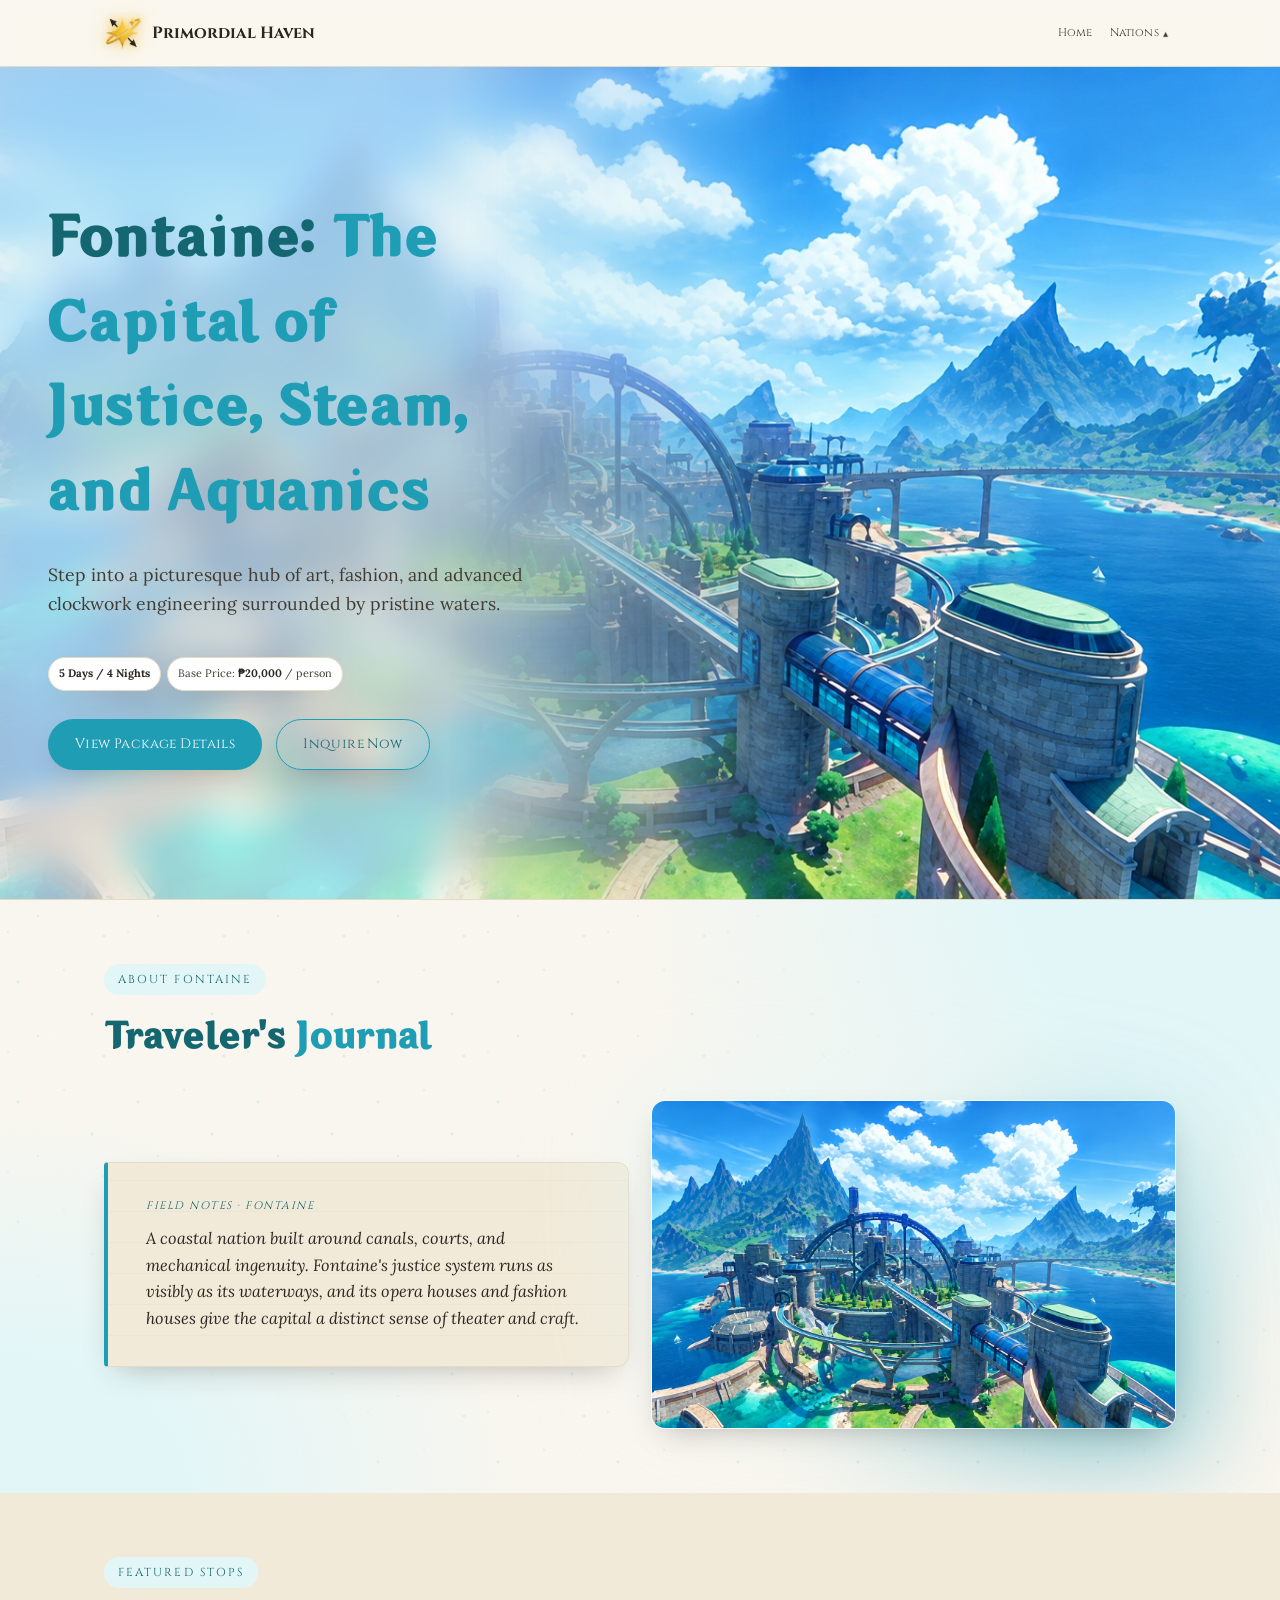
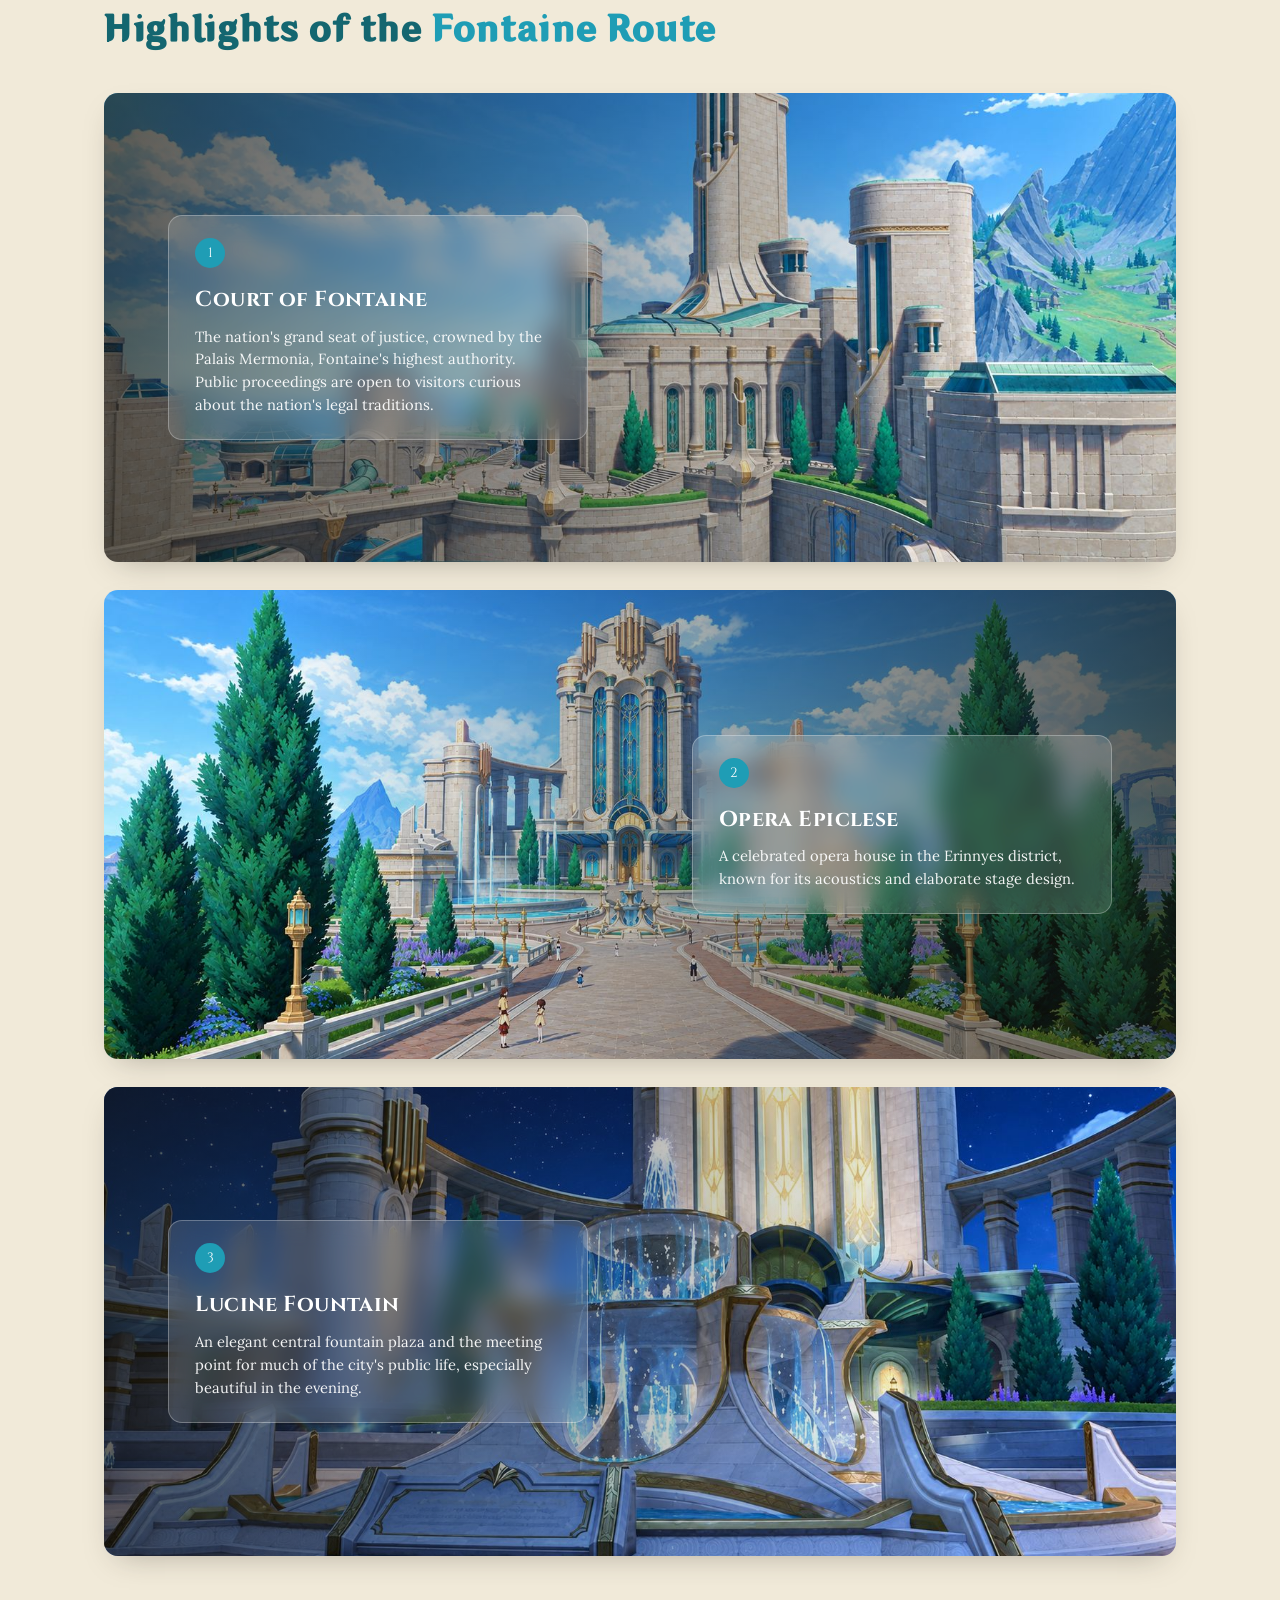
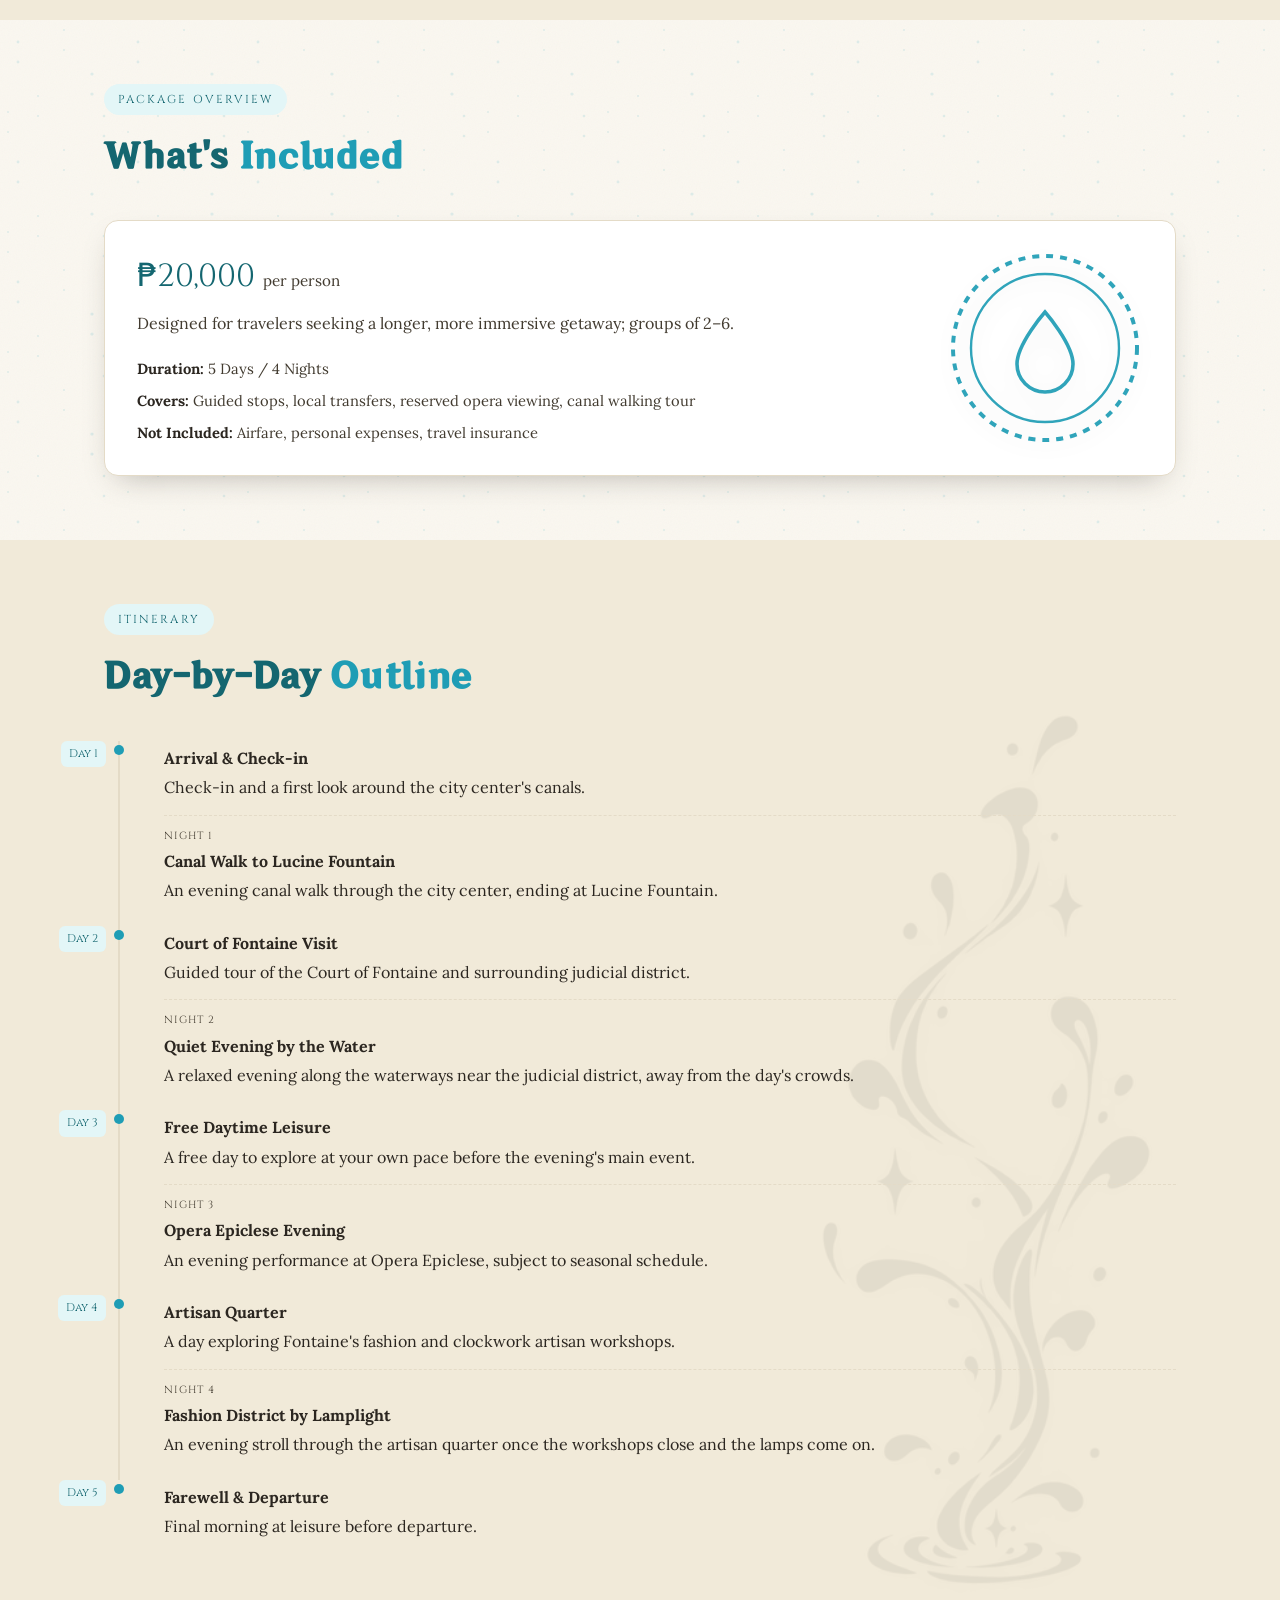
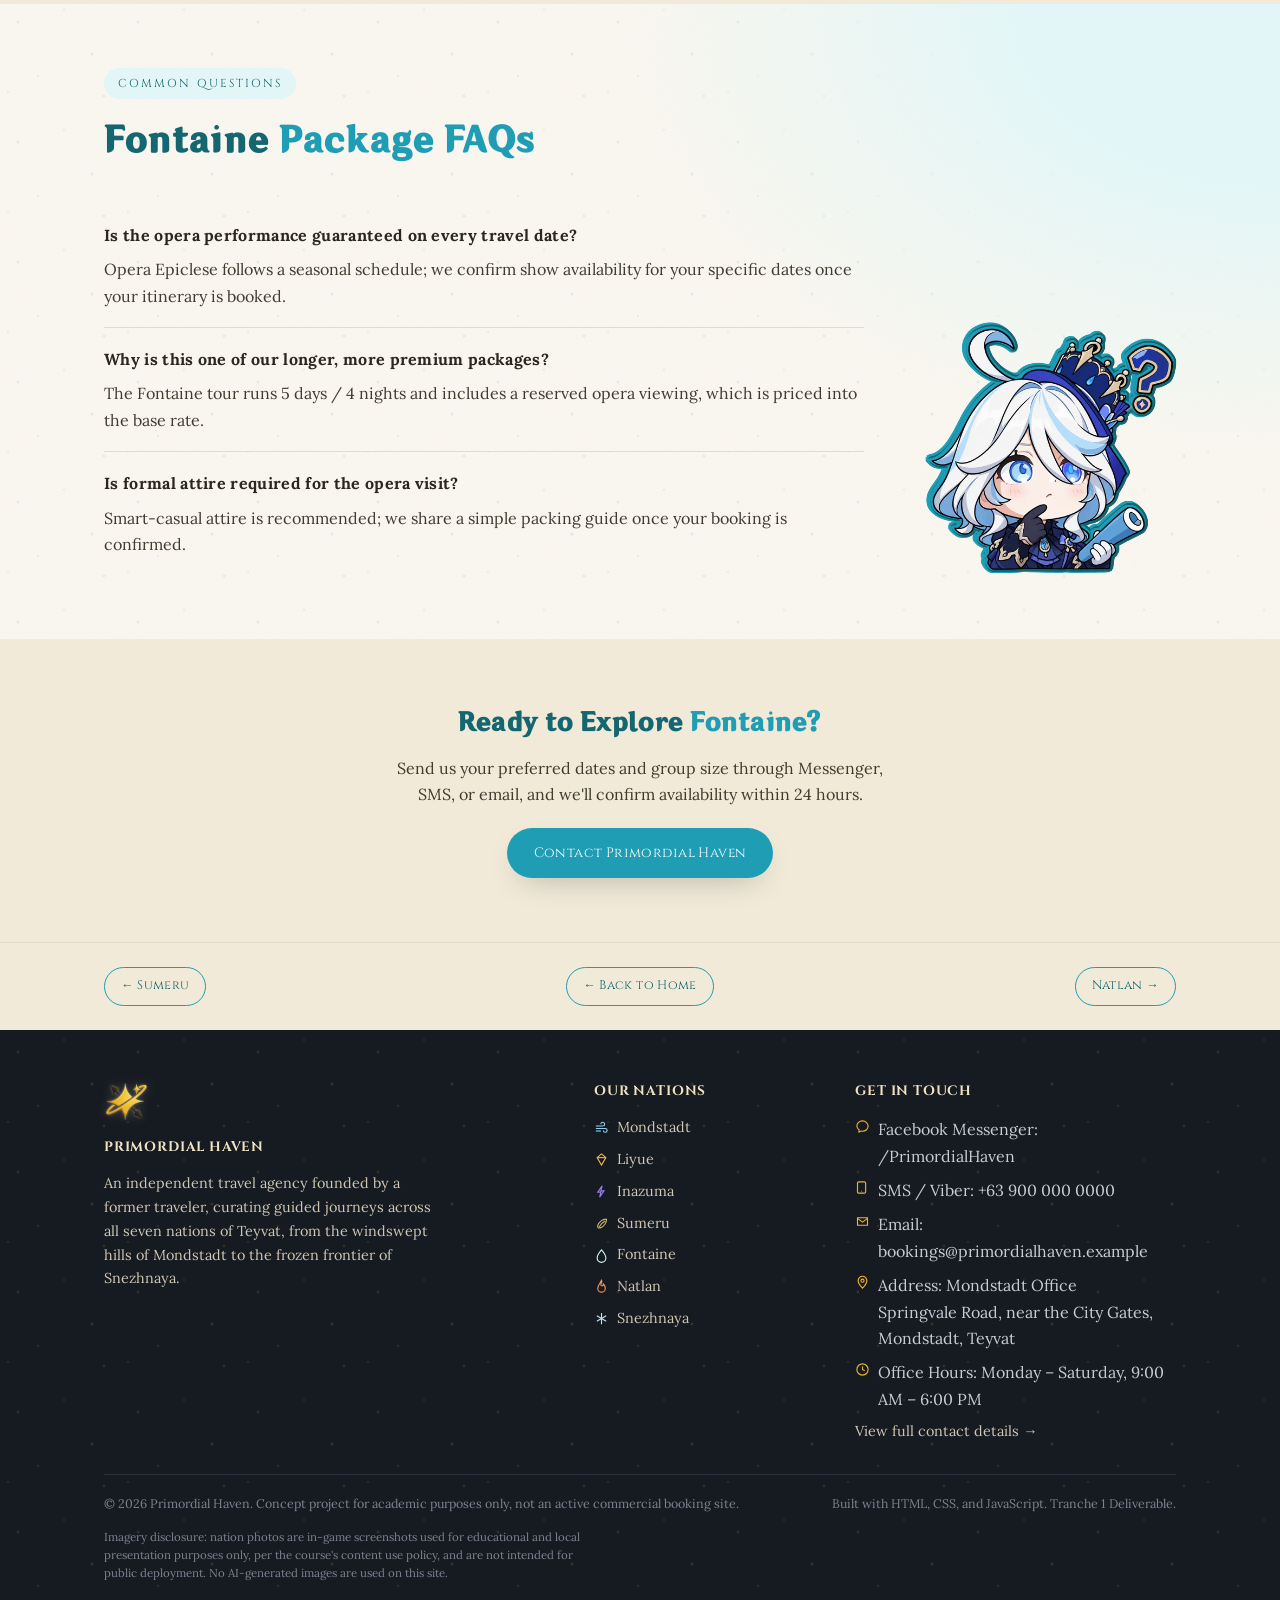
==== commit f65714fd: "Move PrimordialHaven HTML, CSS and images to repo root" ====
--- a/fontaine.html
+++ b/fontaine.html
@@ -3,24 +3,25 @@
 <head>
 <meta charset="UTF-8">
 <meta name="viewport" content="width=device-width, initial-scale=1.0">
-<title>Fontaine Tour Package | Teyvat Travel Services</title>
-<meta name="description" content="Fontaine tour package by Teyvat Travel Services: The Capital of Justice, Steam, and Aquanics. 5 Days / 4 Nights, starting at PHP 20,000 per person.">
+<title>Fontaine Tour Package | Primordial Haven</title>
+<meta name="description" content="Fontaine tour package by Primordial Haven: The Capital of Justice, Steam, and Aquanics. 5 Days / 4 Nights, starting at PHP 20,000 per person.">
 <meta property="og:type" content="website">
-<meta property="og:title" content="Fontaine Tour Package | Teyvat Travel Services">
-<meta property="og:description" content="Fontaine tour package by Teyvat Travel Services: The Capital of Justice, Steam, and Aquanics. 5 Days / 4 Nights, starting at PHP 20,000 per person.">
+<meta property="og:title" content="Fontaine Tour Package | Primordial Haven">
+<meta property="og:description" content="Fontaine tour package by Primordial Haven: The Capital of Justice, Steam, and Aquanics. 5 Days / 4 Nights, starting at PHP 20,000 per person.">
 <meta property="og:image" content="assets/img/fontaine-hero.png">
-<link rel="icon" type="image/svg+xml" href="assets/img/favicon.svg">
+<link rel="icon" type="image/png" href="assets/img/logo-shadow-transparent.png">
 <link rel="preconnect" href="https://fonts.googleapis.com">
 <link
   href="https://fonts.googleapis.com/css2?family=Cinzel:wght@500;600;700&family=Lora:ital,wght@0,400;0,500;0,600;1,400&display=swap"
   rel="stylesheet">
 <link rel="stylesheet" href="assets/css/style.css">
+<link rel="stylesheet" href="assets/css/forms.css">
 </head>
 <body data-theme="fontaine">
   <header class="site-header">
     <div class="nav-wrap">
       <a href="index.html" class="logo" title="Return to Home">
-        <img class="logo-mark" src="assets/img/logo-emblem.png" alt="Teyvat Travel Services">Teyvat Travel Services</a>
+        <img class="logo-mark" src="assets/img/logo-shadow-transparent.png" alt="Primordial Haven">Primordial Haven</a>
       <nav class="primary-nav">
       <a href="index.html">Home</a>
       <div class="nav-dropdown">
@@ -56,7 +57,7 @@
       </div>
       <div class="btn-row">
         <a href="#package" class="btn">View Package Details</a>
-        <a href="index.html#contact" class="btn btn-outline">Inquire Now</a>
+        <a href="index.html#contact" class="btn btn-outline" data-open-form="inquiry" data-package="fontaine">Inquire Now</a>
       </div>
     </div>
     <div class="hero-media">
@@ -270,7 +271,7 @@
         Send us your preferred dates and group size through Messenger, SMS, or email, and we'll
         confirm availability within 24 hours.
       </p>
-      <a href="index.html#contact" class="btn">Contact Teyvat Travel Services</a>
+      <a href="index.html#contact" class="btn" data-open-form="inquiry" data-package="fontaine">Contact Primordial Haven</a>
     </div>
   </section>
 
@@ -288,8 +289,8 @@
     <div class="container">
       <div class="footer-grid">
         <div>
-          <img class="footer-logo" src="assets/img/logo-emblem.png" alt="Teyvat Travel Services">
-          <h4>Teyvat Travel Services</h4>
+          <img class="footer-logo" src="assets/img/logo-shadow-transparent.png" alt="Primordial Haven">
+          <h4>Primordial Haven</h4>
           <p style="color:#cfc6b3;font-size:0.9rem;max-width:38ch;">
             An independent travel agency founded by a former traveler, curating
             guided journeys across all seven nations of Teyvat, from the
@@ -316,7 +317,7 @@
                 <svg viewBox="0 0 24 24" fill="none" stroke="currentColor" stroke-width="1.8">
                   <path d="M12 3C7 3 3 6.6 3 11c0 2.5 1.3 4.7 3.4 6.2V21l3-1.7c.8.2 1.7.3 2.6.3 5 0 9-3.6 9-8s-4-8.6-9-8.6Z"/>
                 </svg>
-              </span>Facebook Messenger: /TeyvatTravelServices</li>
+              </span>Facebook Messenger: /PrimordialHaven</li>
             <li>
               <span class="footer-icon" aria-hidden="true">
                 <svg viewBox="0 0 24 24" fill="none" stroke="currentColor" stroke-width="1.8">
@@ -330,7 +331,7 @@
                   <path d="M4 6h16v12H4z"/>
                   <path d="m4 7 8 6 8-6"/>
                 </svg>
-              </span>Email: bookings@teyvattravel.example</li>
+              </span>Email: bookings@primordialhaven.example</li>
             <li>
               <span class="footer-icon" aria-hidden="true">
                 <svg viewBox="0 0 24 24" fill="none" stroke="currentColor" stroke-width="1.8">
@@ -350,8 +351,8 @@
         </div>
       </div>
       <div class="footer-note">
-        <span>&copy; 2026 Teyvat Travel Services. Concept project for academic purposes only, not an active commercial booking site.</span>
-        <span>Built with HTML and CSS. Tranche 1 Deliverable.</span>
+        <span>&copy; 2026 Primordial Haven. Concept project for academic purposes only, not an active commercial booking site.</span>
+        <span>Built with HTML, CSS, and JavaScript. Tranche 1 Deliverable.</span>
       </div>
       <p class="disclosure" style="margin-top:14px;">
         Imagery disclosure: nation photos are in-game screenshots used for educational and local
@@ -361,5 +362,11 @@
     </div>
   </footer>
 
+<script src="assets/js/packages.js" defer></script>
+<script src="assets/js/form-utils.js" defer></script>
+<script src="assets/js/form-modal.js" defer></script>
+<script src="assets/js/booking-form.js" defer></script>
+<script src="assets/js/inquiry-form.js" defer></script>
+<script src="assets/js/katheryne.js" defer></script>
 </body>
 </html>
--- a/assets/css/style.css
+++ b/assets/css/style.css
@@ -1,4 +1,4 @@
-/* Teyvat Travel Services — shared stylesheet for all 8 pages, numbered sections 1-10 below. */
+/* Primordial Haven — shared stylesheet for all 8 pages, numbered sections 1-10 below. */
 
 /* ---------- 1. Colors and basic page setup ---------- */
 
@@ -219,9 +219,9 @@
   white-space: nowrap;
 }
 
-/* The round gold "TT" badge next to the site name. */
+/* The Primordial Haven emblem next to the site name. */
 .logo-mark {
-  height: 34px;
+  height: 38px;
   width: auto;
   flex-shrink: 0;
   filter: drop-shadow(0 0 5px rgba(240, 180, 41, 0.75)) drop-shadow(0 0 11px rgba(240, 180, 41, 0.4));
@@ -1713,13 +1713,13 @@
   margin-bottom: 14px;
 }
 
-/* Smaller version of the header logo; inverted to white since the
-   artwork is solid black and the footer background is dark. */
+/* Footer copy of the header emblem, in its own gold and brown colors.
+   A soft cream glow keeps the dark arrows visible on the dark footer. */
 .footer-logo {
   display: block;
-  height: 22px;
+  height: 44px;
   width: auto;
-  filter: invert(1);
+  filter: drop-shadow(0 0 1px rgba(241, 227, 194, 0.55)) drop-shadow(0 0 6px rgba(241, 227, 194, 0.25));
   margin-bottom: 12px;
 }
 
@@ -1811,12 +1811,412 @@
   }
 }
 
+/* ---------- 11. Tour Packages filters (homepage) ---------- */
+
+.package-filter {
+  margin: -12px 0 26px;
+}
+
+.package-filter-intro {
+  font-weight: 600;
+  font-size: 0.95rem;
+  color: var(--ink);
+  margin-bottom: 14px;
+}
+
+/* Duration on the left, Guest Count on the right. */
+.package-filter-row {
+  display: grid;
+  grid-template-columns: repeat(2, minmax(0, 1fr));
+  gap: 14px 28px;
+}
+
+.filter-field label {
+  display: block;
+  font-size: 0.9rem;
+  color: var(--ink);
+  margin-bottom: 6px;
+}
+
+.filter-field select {
+  width: 100%;
+  -webkit-appearance: none;
+  appearance: none;
+  font: inherit;
+  font-size: 0.92rem;
+  color: var(--ink);
+  background:
+    url("data:image/svg+xml,%3Csvg xmlns='http://www.w3.org/2000/svg' viewBox='0 0 24 24' fill='none' stroke='%232b2620' stroke-width='2.4' stroke-linecap='round' stroke-linejoin='round'%3E%3Cpath d='m5 9 7 7 7-7'/%3E%3C/svg%3E")
+      no-repeat right 12px center / 18px,
+    #d9d9d9;
+  border: 1px solid transparent;
+  border-radius: 6px;
+  padding: 8px 42px 8px 12px;
+  cursor: pointer;
+  transition: border-color 0.15s, background-color 0.15s;
+}
+
+.filter-field select:hover {
+  border-color: var(--brand-dark);
+}
+
+.filter-field select:focus-visible {
+  outline: 3px solid var(--accent-dark);
+  outline-offset: 2px;
+}
+
+.package-filter-empty {
+  margin: 18px 0 0;
+  padding: 16px 20px;
+  background: var(--card);
+  border: 1px dashed var(--line);
+  border-radius: var(--radius);
+  font-style: italic;
+  color: var(--ink-soft);
+}
+
+.filter-reset {
+  font: inherit;
+  font-style: italic;
+  color: var(--brand-dark);
+  background: none;
+  border: none;
+  padding: 0;
+  text-decoration: underline;
+  cursor: pointer;
+}
+
+/* Cards (and the whole track) hidden by the filter. */
+.nation-slide[hidden],
+.nations-track[hidden] {
+  display: none !important;
+}
+
+/* ---------- 12. Katheryne floating icon (home + nation pages) ---------- */
+
+/* The widget: a round icon that sits at the bottom-right of the hero.
+   katheryne.js moves it to <body> and adds .is-docked once the hero
+   scrolls away, so it stays at the bottom-right of the screen. */
+.kath {
+  position: absolute;
+  right: 28px;
+  bottom: 28px;
+  z-index: 45;
+  width: 88px;
+  height: 88px;
+}
+
+.kath.is-docked {
+  position: fixed;
+  right: 24px;
+  bottom: 24px;
+}
+
+.kath.kath-pop {
+  animation: kathPop 0.3s ease;
+}
+
+@keyframes kathPop {
+  from { opacity: 0; transform: translateY(10px) scale(0.92); }
+  to   { opacity: 1; transform: none; }
+}
+
+.kath-launcher {
+  display: block;
+  width: 100%;
+  height: 100%;
+  padding: 0;
+  border: none;
+  border-radius: 50%;
+  background: #1d3a24;
+  cursor: pointer;
+  overflow: hidden;
+  box-shadow: 0 10px 24px -8px rgba(0, 0, 0, 0.6);
+  transition: transform 0.2s, box-shadow 0.2s;
+}
+
+.kath-launcher img {
+  width: 100%;
+  height: 100%;
+  object-fit: cover;
+  border-radius: 50%;
+}
+
+.kath-launcher:hover {
+  transform: scale(1.06);
+  box-shadow: 0 14px 30px -8px rgba(0, 0, 0, 0.65);
+}
+
+.kath-launcher:focus-visible {
+  outline: 3px solid #fff;
+  outline-offset: 3px;
+  border-radius: 50%;
+}
+
+/* State 2: speech bubble to the left of the icon. */
+.kath-bubble {
+  position: absolute;
+  right: calc(100% + 16px);
+  top: 50%;
+  width: max-content;
+  max-width: min(320px, calc(100vw - 150px));
+  padding: 16px 40px 16px 22px;
+  background: #d9d9d9;
+  border-radius: 24px;
+  box-shadow: var(--shadow);
+  cursor: pointer;
+  opacity: 0;
+  visibility: hidden;
+  transform: translate(10px, -50%);
+  transition: opacity 0.3s ease, transform 0.3s ease, visibility 0.3s;
+}
+
+.kath[data-state="bubble"] .kath-bubble {
+  opacity: 1;
+  visibility: visible;
+  transform: translate(0, -50%);
+}
+
+.kath-bubble-title {
+  margin: 0 0 4px;
+  font-family: "Lora", Georgia, serif;
+  font-size: 1rem;
+  font-weight: 600;
+  line-height: 1.3;
+  color: var(--ink);
+}
+
+.kath-bubble-sub {
+  margin: 0;
+  font-size: 0.8rem;
+  line-height: 1.3;
+  color: var(--ink-soft);
+}
+
+.kath-bubble-close {
+  position: absolute;
+  top: 8px;
+  right: 10px;
+  width: 24px;
+  height: 24px;
+  padding: 0;
+  border: none;
+  border-radius: 50%;
+  background: transparent;
+  color: var(--ink-soft);
+  font-size: 1.1rem;
+  line-height: 1;
+  cursor: pointer;
+}
+
+.kath-bubble-close:hover {
+  background: rgba(0, 0, 0, 0.08);
+  color: var(--ink);
+}
+
+/* State 3: two buttons stacked above the icon. */
+.kath-actions {
+  position: absolute;
+  right: 0;
+  bottom: calc(100% + 14px);
+  display: flex;
+  flex-direction: column;
+  align-items: flex-end;
+  gap: 12px;
+  opacity: 0;
+  visibility: hidden;
+  transform: translateY(10px);
+  transition: opacity 0.25s ease, transform 0.25s ease, visibility 0.25s;
+}
+
+.kath[data-state="menu"] .kath-actions {
+  opacity: 1;
+  visibility: visible;
+  transform: none;
+}
+
+.kath-action {
+  display: block;
+  text-decoration: none;
+  min-width: 210px;
+  padding: 14px 26px;
+  border: none;
+  border-radius: 20px;
+  font-family: "Cinzel", serif;
+  font-size: 0.95rem;
+  letter-spacing: 0.02em;
+  text-align: left;
+  color: var(--ink);
+  cursor: pointer;
+  box-shadow: var(--shadow);
+  transition: transform 0.15s, background-color 0.15s;
+}
+
+.kath-action:hover {
+  transform: translateY(-2px);
+}
+
+.kath-action-inquiry {
+  background: #d9d9d9;
+}
+
+.kath-action-inquiry:hover {
+  background: #cccccc;
+}
+
+/* Same gold as the "Explore Teyvat" button. */
+.kath-action-book {
+  background: var(--brand);
+  color: #2a2210;
+}
+
+.kath-action-book:hover {
+  background: var(--brand-dark);
+}
+
+@media (prefers-reduced-motion: reduce) {
+  .kath,
+  .kath * {
+    animation: none !important;
+    transition: none !important;
+  }
+}
+
+/* ---------- 13. Responsive: tablets and phones ---------- */
+
+/* Tablets */
+@media (max-width: 860px) {
+  section.block {
+    padding: 56px 20px;
+  }
+  .footer-grid {
+    grid-template-columns: 1fr 1fr;
+  }
+  .footer-grid > div:first-child {
+    grid-column: 1 / -1;
+  }
+}
+
+@media (max-width: 720px) {
+  .footer-grid {
+    grid-template-columns: 1fr;
+  }
+  .profile-wrap {
+    max-width: 420px;
+  }
+}
+
+/* Phones (roughly 360-480px) */
+@media (max-width: 640px) {
+  .nav-wrap {
+    padding: 10px 16px;
+    gap: 6px;
+  }
+  nav.primary-nav {
+    width: 100%;
+  }
+  /* Keep the Nations menu inside the screen. */
+  .nav-dropdown-menu {
+    max-width: calc(100vw - 32px);
+  }
+  .hero-full {
+    min-height: 560px;
+  }
+  .hero-full .hero-content-full {
+    padding: 90px 18px 110px;
+  }
+  .package-filter-row {
+    grid-template-columns: 1fr;
+  }
+  .kath {
+    width: 64px;
+    height: 64px;
+    right: 16px;
+    bottom: 16px;
+  }
+  .kath.is-docked {
+    right: 14px;
+    bottom: 14px;
+  }
+  .kath-bubble {
+    right: calc(100% + 10px);
+    max-width: calc(100vw - 64px - 14px - 10px - 24px);
+    padding: 12px 32px 12px 16px;
+    border-radius: 18px;
+  }
+  .kath-bubble-title {
+    font-size: 0.88rem;
+  }
+  .kath-bubble-sub {
+    font-size: 0.74rem;
+  }
+  .kath-action {
+    min-width: 180px;
+    padding: 12px 20px;
+    font-size: 0.85rem;
+    border-radius: 16px;
+  }
+}
+
+@media (max-width: 480px) {
+  section.block {
+    padding: 44px 6px;
+  }
+  .container {
+    padding: 0 12px;
+  }
+  .site-footer {
+    padding-left: 18px;
+    padding-right: 18px;
+  }
+  .footer-note {
+    flex-direction: column;
+  }
+  .card {
+    padding: 22px;
+  }
+  .lede-center {
+    font-size: 1.08rem;
+  }
+  .lore-block {
+    padding: 26px 22px;
+  }
+  .price-panel {
+    padding: 24px 20px;
+  }
+  .price-panel .amount {
+    font-size: 1.7rem;
+  }
+  .stop-banner {
+    aspect-ratio: auto;
+    min-height: 420px;
+  }
+  .stop-banner-overlay {
+    padding: 16px;
+  }
+  .stop-banner-text {
+    padding: 18px 18px;
+  }
+  .hero-split .hero-content {
+    padding: 32px 18px;
+  }
+  .faq-chibi {
+    width: 150px;
+  }
+  /* The soft glow behind photos is pulled in so it stays inside the
+     narrower phone margins instead of widening the page. */
+  .photo-frame-wrap::before {
+    inset: -14px;
+  }
+}
+
 /* Strips photos/nav/decoration when printed, so it's just readable text. */
 @media print {
   body {
     background: #fff;
   }
   .site-header,
+  .kath,
   .scroll-cue,
   .btn-row,
   footer.site-footer {
@@ -1861,3 +2261,44 @@
     text-decoration: underline;
   }
 }
+
+/* ---------- 14. Full-screen hero banners ----------*/ 
+:root {
+  --header-h: 67px;
+}
+
+@media (max-width: 640px) {
+  :root {
+    --header-h: 100px; /* the menu stacks under the logo on phones */
+  }
+}
+
+@media screen {
+  .hero-full,
+  .hero-split {
+    min-height: calc(100vh - var(--header-h));
+  }
+  @supports (height: 100svh) {
+    .hero-full,
+    .hero-split {
+      /* svh = the screen height with phone browser toolbars showing */
+      min-height: calc(100svh - var(--header-h));
+    }
+  }
+}
+
+/* Phones/tablets: on nation pages the photo stacks above the title.
+   Let the photo take up whatever space the text doesn't need. */
+@media screen and (max-width: 860px) {
+  .hero-split {
+    display: flex;
+    flex-direction: column;
+  }
+  .hero-split .hero-media {
+    flex: 1 1 260px;
+  }
+  .hero-split .hero-media .media-sharp {
+    position: absolute;
+    inset: 0;
+  }
+}
--- a/assets/css/forms.css
+++ b/assets/css/forms.css
@@ -0,0 +1,701 @@
+/* Primordial Haven — shared form styles (Booking form now, Inquiry form next).
+   Loaded after style.css, so it reuses the site's fonts and color variables.
+   Every form opens inside the same pop-up (.form-modal, from
+   assets/js/form-modal.js) over a blurred view of the current page.
+   Building the Inquiry form: reuse .form-card, .form-head, .form-close,
+   .form-body, .field*, .pill-input, .pill-btn* and .form-actions*; only
+   form-specific layout (like .field-row-package) is unique to a form. */
+
+:root {
+  --form-card-bg: #f0f0f0;        /* light gray card, from the design */
+  --form-field-bg: #fff8c2;       /* pale yellow pill fields, from the design */
+  --form-field-border: #6b6455;
+  --form-field-shadow: 0 3px 4px rgba(43, 38, 32, 0.32);
+  --form-error: #b3261e;
+  --form-gap: 16px;
+}
+
+/* ---------- Pop-up modal ---------- */
+
+/* Covers the whole screen with a light dark tint plus a blur, so the
+   current page stays visible but soft behind the form. It scrolls on its
+   own if a form is taller than the screen. */
+.form-modal {
+  position: fixed;
+  inset: 0;
+  z-index: 200;
+  display: flex;
+  padding: 40px 24px;
+  overflow-y: auto;
+  overscroll-behavior: contain;
+  background: rgba(22, 26, 33, 0.38);
+  -webkit-backdrop-filter: blur(7px);
+  backdrop-filter: blur(7px);
+  animation: formModalFade 0.2s ease;
+}
+
+.form-modal[hidden] {
+  display: none;
+}
+
+/* Centers the card; margin:auto keeps tall cards scrollable from the top. */
+.form-modal-dialog {
+  margin: auto;
+  width: 100%;
+  display: flex;
+  justify-content: center;
+  animation: formModalRise 0.25s ease;
+}
+
+/* One wrapper per form; only the open form's wrapper is shown. */
+.form-modal-content {
+  display: contents;
+}
+
+.form-modal-content[hidden] {
+  display: none;
+}
+
+.form-modal-dialog:focus {
+  outline: none;
+}
+
+@keyframes formModalFade {
+  from { opacity: 0; }
+  to   { opacity: 1; }
+}
+
+@keyframes formModalRise {
+  from { opacity: 0; transform: translateY(14px) scale(0.98); }
+  to   { opacity: 1; transform: none; }
+}
+
+@media (prefers-reduced-motion: reduce) {
+  .form-modal,
+  .form-modal-dialog {
+    animation: none;
+  }
+}
+
+/* Stops the page behind from scrolling while a form is open. */
+html.form-modal-open,
+html.form-modal-open body {
+  overflow: hidden;
+}
+
+/* ---------- Card ---------- */
+
+.form-card {
+  width: 100%;
+  max-width: 916px;
+  background: var(--form-card-bg);
+  border-radius: 20px;
+  padding: 30px 40px 48px;
+  position: relative;
+  box-shadow: 0 24px 60px -24px rgba(0, 0, 0, 0.55);
+}
+
+/* Round X in the top-right corner of every form card. */
+.form-close {
+  position: absolute;
+  top: 14px;
+  right: 14px;
+  width: 36px;
+  height: 36px;
+  display: flex;
+  align-items: center;
+  justify-content: center;
+  padding: 0;
+  border: none;
+  border-radius: 50%;
+  background: transparent;
+  color: var(--ink-soft);
+  font-size: 1.6rem;
+  line-height: 1;
+  cursor: pointer;
+  transition: background-color 0.15s, color 0.15s;
+}
+
+.form-close:hover {
+  background: rgba(43, 38, 32, 0.08);
+  color: var(--ink);
+}
+
+.form-close:focus-visible {
+  outline: 3px solid var(--brand-dark);
+  outline-offset: 2px;
+}
+
+.form-card[hidden] {
+  display: none;
+}
+
+.form-head {
+  display: flex;
+  align-items: center;
+  justify-content: center;
+  gap: 12px;
+  margin-bottom: 26px;
+}
+
+.form-head a {
+  display: block;
+  flex-shrink: 0;
+}
+
+.form-logo {
+  height: 46px;
+  width: auto;
+}
+
+.form-head h2 {
+  margin: 0;
+  font-size: 1.65rem;
+  color: var(--ink);
+}
+
+.form-card h2:focus {
+  outline: none;
+}
+
+/* Centered content column inside the card. */
+.form-body {
+  max-width: 630px;
+  margin: 0 auto;
+}
+
+.form-subhead {
+  margin: 34px 0 14px;
+  font-size: 1.15rem;
+  color: var(--ink);
+}
+
+/* ---------- Fields ---------- */
+
+.field-group {
+  border: 0;
+  margin: 0;
+  padding: 0;
+  min-width: 0;
+}
+
+.field,
+.field-group {
+  margin-bottom: var(--form-gap);
+  min-width: 0;
+}
+
+.field-row .field {
+  margin-bottom: 0;
+}
+
+.field-label {
+  display: block;
+  padding: 0 0 4px 16px;
+  font-size: 0.95rem;
+  color: var(--ink);
+}
+
+legend.field-label {
+  float: left;      /* lets the legend sit like a normal label */
+  width: 100%;
+}
+
+.field-group .field-row {
+  clear: both;
+}
+
+.req {
+  color: #d93025;
+  margin-left: 1px;
+}
+
+.field-row {
+  display: grid;
+  gap: 0 var(--form-gap);
+}
+
+.field-row-2 {
+  grid-template-columns: repeat(2, minmax(0, 1fr));
+  column-gap: 72px;
+}
+
+.field-row-dates {
+  margin-top: 26px;
+  margin-bottom: var(--form-gap);
+}
+
+/* Pill-shaped text inputs, number inputs and dropdowns. */
+.pill-input {
+  display: block;
+  width: 100%;
+  height: 38px;
+  padding: 0 18px;
+  font: inherit;
+  font-size: 0.92rem;
+  color: var(--ink);
+  background: var(--form-field-bg);
+  border: 1px solid var(--form-field-border);
+  border-radius: 999px;
+  box-shadow: var(--form-field-shadow);
+  transition: border-color 0.15s, box-shadow 0.15s;
+}
+
+.pill-input::placeholder {
+  color: #9a8f6e;
+  opacity: 1;
+}
+
+.pill-input:focus {
+  outline: none;
+  border-color: var(--brand-dark);
+  box-shadow: var(--form-field-shadow), 0 0 0 3px rgba(240, 180, 41, 0.45);
+}
+
+.pill-input[aria-invalid="true"] {
+  border-color: var(--form-error);
+  box-shadow: var(--form-field-shadow), 0 0 0 2px rgba(179, 38, 30, 0.2);
+}
+
+.pill-select {
+  -webkit-appearance: none;
+  appearance: none;
+  padding-right: 42px;
+  cursor: pointer;
+  background-color: var(--form-field-bg);
+  background-image: url("data:image/svg+xml,%3Csvg xmlns='http://www.w3.org/2000/svg' viewBox='0 0 24 24' fill='none' stroke='%232b2620' stroke-width='2.6' stroke-linecap='round' stroke-linejoin='round'%3E%3Cpath d='m5 9 7 7 7-7'/%3E%3C/svg%3E");
+  background-repeat: no-repeat;
+  background-position: right 14px center;
+  background-size: 18px;
+}
+
+.pill-input[type="number"] {
+  padding-right: 10px;
+}
+
+/* Date fields: typed MM/DD/YYYY plus a small calendar button. */
+.date-wrap {
+  position: relative;
+}
+
+.date-wrap .pill-input {
+  padding-right: 40px;
+}
+
+.date-btn {
+  position: absolute;
+  top: 50%;
+  right: 8px;
+  transform: translateY(-50%);
+  width: 28px;
+  height: 28px;
+  padding: 3px;
+  border: none;
+  border-radius: 50%;
+  background: transparent;
+  color: var(--ink-soft);
+  cursor: pointer;
+}
+
+.date-btn:hover {
+  background: rgba(43, 38, 32, 0.08);
+  color: var(--ink);
+}
+
+.date-btn svg {
+  width: 100%;
+  height: 100%;
+}
+
+/* The browser's own date picker, kept invisible under the button. */
+.date-native {
+  position: absolute;
+  right: 8px;
+  bottom: 0;
+  width: 28px;
+  height: 1px;
+  opacity: 0;
+  pointer-events: none;
+  border: 0;
+  padding: 0;
+}
+
+/* Visually hidden, still read by screen readers. */
+.sr-only {
+  position: absolute;
+  width: 1px;
+  height: 1px;
+  margin: -1px;
+  padding: 0;
+  overflow: hidden;
+  clip: rect(0 0 0 0);
+  white-space: nowrap;
+  border: 0;
+}
+
+.field-error {
+  margin: 6px 0 0;
+  padding-left: 16px;
+  font-size: 0.8rem;
+  line-height: 1.4;
+  color: var(--form-error);
+}
+
+.field-error[hidden] {
+  display: none;
+}
+
+.form-error {
+  margin-top: 18px;
+  padding-left: 0;
+  text-align: center;
+}
+
+/* ---------- Buttons ---------- */
+
+.pill-btn {
+  display: inline-flex;
+  align-items: center;
+  justify-content: center;
+  height: 38px;
+  padding: 0 28px;
+  font: inherit;
+  font-size: 0.95rem;
+  color: #2a2210;
+  text-decoration: none;
+  border: 1px solid var(--form-field-border);
+  border-radius: 999px;
+  box-shadow: var(--form-field-shadow);
+  cursor: pointer;
+  transition: background-color 0.15s, transform 0.15s;
+}
+
+.pill-btn:hover {
+  transform: translateY(-1px);
+}
+
+.pill-btn:focus-visible {
+  outline: 3px solid var(--ink);
+  outline-offset: 3px;
+}
+
+.pill-btn:disabled {
+  opacity: 0.65;
+  cursor: wait;
+  transform: none;
+}
+
+/* Same gold as the "Explore Teyvat" button. */
+.pill-btn-gold {
+  background: var(--brand);
+}
+
+.pill-btn-gold:hover {
+  background: var(--brand-dark);
+}
+
+.pill-btn-cream {
+  background: var(--paper-alt);
+}
+
+.pill-btn-cream:hover {
+  background: #e7dcc3;
+}
+
+.pill-btn-light {
+  background: var(--form-field-bg);
+}
+
+.pill-btn-light:hover {
+  background: #fbefa0;
+}
+
+.form-actions {
+  margin-top: 46px;
+}
+
+.form-actions-center {
+  display: flex;
+  justify-content: center;
+}
+
+.form-actions-center .pill-btn {
+  min-width: 258px;
+}
+
+/* Back + Submit side by side on desktop. */
+.form-actions-split {
+  display: grid;
+  grid-template-columns: repeat(2, minmax(0, 1fr));
+  gap: 22px;
+}
+
+/* Message box: same pale-yellow field, as a rounded rectangle. */
+.pill-textarea {
+  height: auto;
+  min-height: 136px;
+  padding: 12px 18px;
+  border-radius: 12px;
+  line-height: 1.5;
+  resize: vertical;
+}
+
+/* ---------- Inquiry form only ---------- */
+
+/* Tighter spacing, as in the inquiry design. */
+.form-compact {
+  --form-gap: 12px;
+}
+
+.form-compact .field-label {
+  padding-bottom: 3px;
+}
+
+/* First/Last Name sit close together. */
+.field-row-tight {
+  column-gap: 12px;
+}
+
+.form-compact .form-actions {
+  margin-top: 30px;
+}
+
+/* ---------- Booking form only ---------- */
+
+.field-row-package {
+  grid-template-columns: max-content minmax(0, 260px);
+  column-gap: 42px;
+}
+
+.field-guests .field-label {
+  white-space: nowrap;
+}
+
+.field-guests .pill-input {
+  width: 134px;
+}
+
+/* Confirmation step */
+.confirm-intro {
+  margin: 0 0 18px -54px;
+  color: var(--ink);
+}
+
+.confirm-list {
+  padding-left: 54px;
+}
+
+.confirm-row {
+  margin: 0 0 14px;
+  color: var(--ink);
+}
+
+.confirm-label {
+  margin-right: 4px;
+}
+
+.confirm-dates {
+  display: grid;
+  grid-template-columns: repeat(2, minmax(0, 1fr));
+  gap: 0 24px;
+  margin-top: 30px;
+}
+
+.confirm-stack .confirm-label {
+  display: block;
+}
+
+.confirm-list .form-subhead {
+  margin-top: 28px;
+}
+
+/* Submitted notice */
+.form-notice {
+  max-width: 515px;
+  padding: 44px 52px 44px;
+}
+
+.form-notice h2 {
+  margin: 0 0 28px;
+  text-align: center;
+  font-size: 1.5rem;
+}
+
+.form-notice p {
+  font-size: 0.9rem;
+  color: var(--ink);
+  margin: 0 0 22px;
+}
+
+/* Keeps "in 5s...." together on one line. */
+.countdown-tail {
+  white-space: nowrap;
+}
+
+.form-notice .form-actions {
+  margin-top: 36px;
+}
+
+.form-notice .form-actions-center .pill-btn {
+  min-width: 156px;
+  height: 34px;
+}
+
+/* ---------- Tablets and phones ---------- */
+
+@media (max-width: 860px) {
+  .confirm-intro {
+    margin-left: 0;
+  }
+  .confirm-list {
+    padding-left: 22px;
+  }
+}
+
+@media (max-width: 600px) {
+  :root {
+    --form-gap: 14px;
+  }
+  .form-modal {
+    padding: 14px 12px;
+  }
+  /* The X sits just above the title row, so long titles get the full width. */
+  .form-card {
+    display: flex;
+    flex-direction: column;
+    padding: 40px 20px 32px;
+    border-radius: 22px;
+  }
+  .form-close {
+    top: 6px;
+    right: 6px;
+  }
+  .form-card > .form-body {
+    flex: 1;
+    display: flex;
+    flex-direction: column;
+    width: 100%;
+  }
+  .form-card .form-actions {
+    margin-top: auto;
+    padding-top: 34px;
+  }
+  .form-head {
+    margin-bottom: 18px;
+    gap: 8px;
+  }
+  .form-logo {
+    height: 40px;
+  }
+  .form-head h2 {
+    font-size: 1.4rem;
+  }
+  .field-label {
+    padding-left: 6px;
+  }
+  .field-error {
+    padding-left: 6px;
+  }
+  /* First/Last name and the two dates stay side by side. */
+  .field-row-2 {
+    column-gap: 14px;
+  }
+  .pill-input {
+    height: 36px;
+    padding: 0 14px;
+    font-size: 16px; /* 16px stops iPhones from zooming in on focus */
+  }
+  .date-wrap .pill-input {
+    padding: 0 30px 0 12px;
+    font-size: 15px;
+  }
+  .date-btn {
+    right: 4px;
+    width: 26px;
+    height: 26px;
+  }
+  .field-row-dates {
+    margin-top: 6px;
+  }
+  .form-subhead {
+    margin-top: 26px;
+  }
+  /* Guests on its own line, then Package full width. */
+  .field-row-package {
+    grid-template-columns: 1fr;
+    row-gap: 18px;
+  }
+  .field-guests .pill-input {
+    width: 136px;
+  }
+  .form-actions-center .pill-btn {
+    width: 100%;
+    min-width: 0;
+  }
+  /* Inquiry Submit and both "Okay" buttons stay small and centered on
+     phones, as in the inquiry mobile design. */
+  .form-actions-compact .pill-btn,
+  .form-notice .form-actions-center .pill-btn {
+    width: auto;
+    min-width: 128px;
+  }
+  .pill-textarea {
+    padding: 10px 14px;
+  }
+  /* Back stacks above Submit Booking. */
+  .form-actions-split {
+    grid-template-columns: 1fr;
+    gap: 14px;
+  }
+  .confirm-intro {
+    margin-bottom: 16px;
+  }
+  .confirm-list {
+    padding-left: 22px;
+  }
+  .confirm-dates {
+    gap: 0 14px;
+    margin-top: 26px;
+  }
+  /* The notice card stays compact and centered. */
+  .form-notice {
+    min-height: 0;
+    padding: 32px 22px;
+  }
+  .form-notice h2 {
+    font-size: 1.3rem;
+  }
+}
+
+/* Narrow phones: keep "MM/DD/YYYY" fully visible next to the calendar icon. */
+@media (max-width: 400px) {
+  .form-head h2 {
+    font-size: 1.22rem;
+  }
+  .form-logo {
+    height: 34px;
+  }
+  .date-wrap .pill-input {
+    padding: 0 26px 0 10px;
+    font-size: 14px;
+  }
+  .date-btn {
+    right: 3px;
+    width: 22px;
+    height: 22px;
+    padding: 2px;
+  }
+}
+
+@media (max-width: 360px) {
+  .form-head h2 {
+    font-size: 1.1rem;
+  }
+  .form-card {
+    padding-left: 14px;
+    padding-right: 14px;
+  }
+  .confirm-list {
+    padding-left: 8px;
+  }
+}
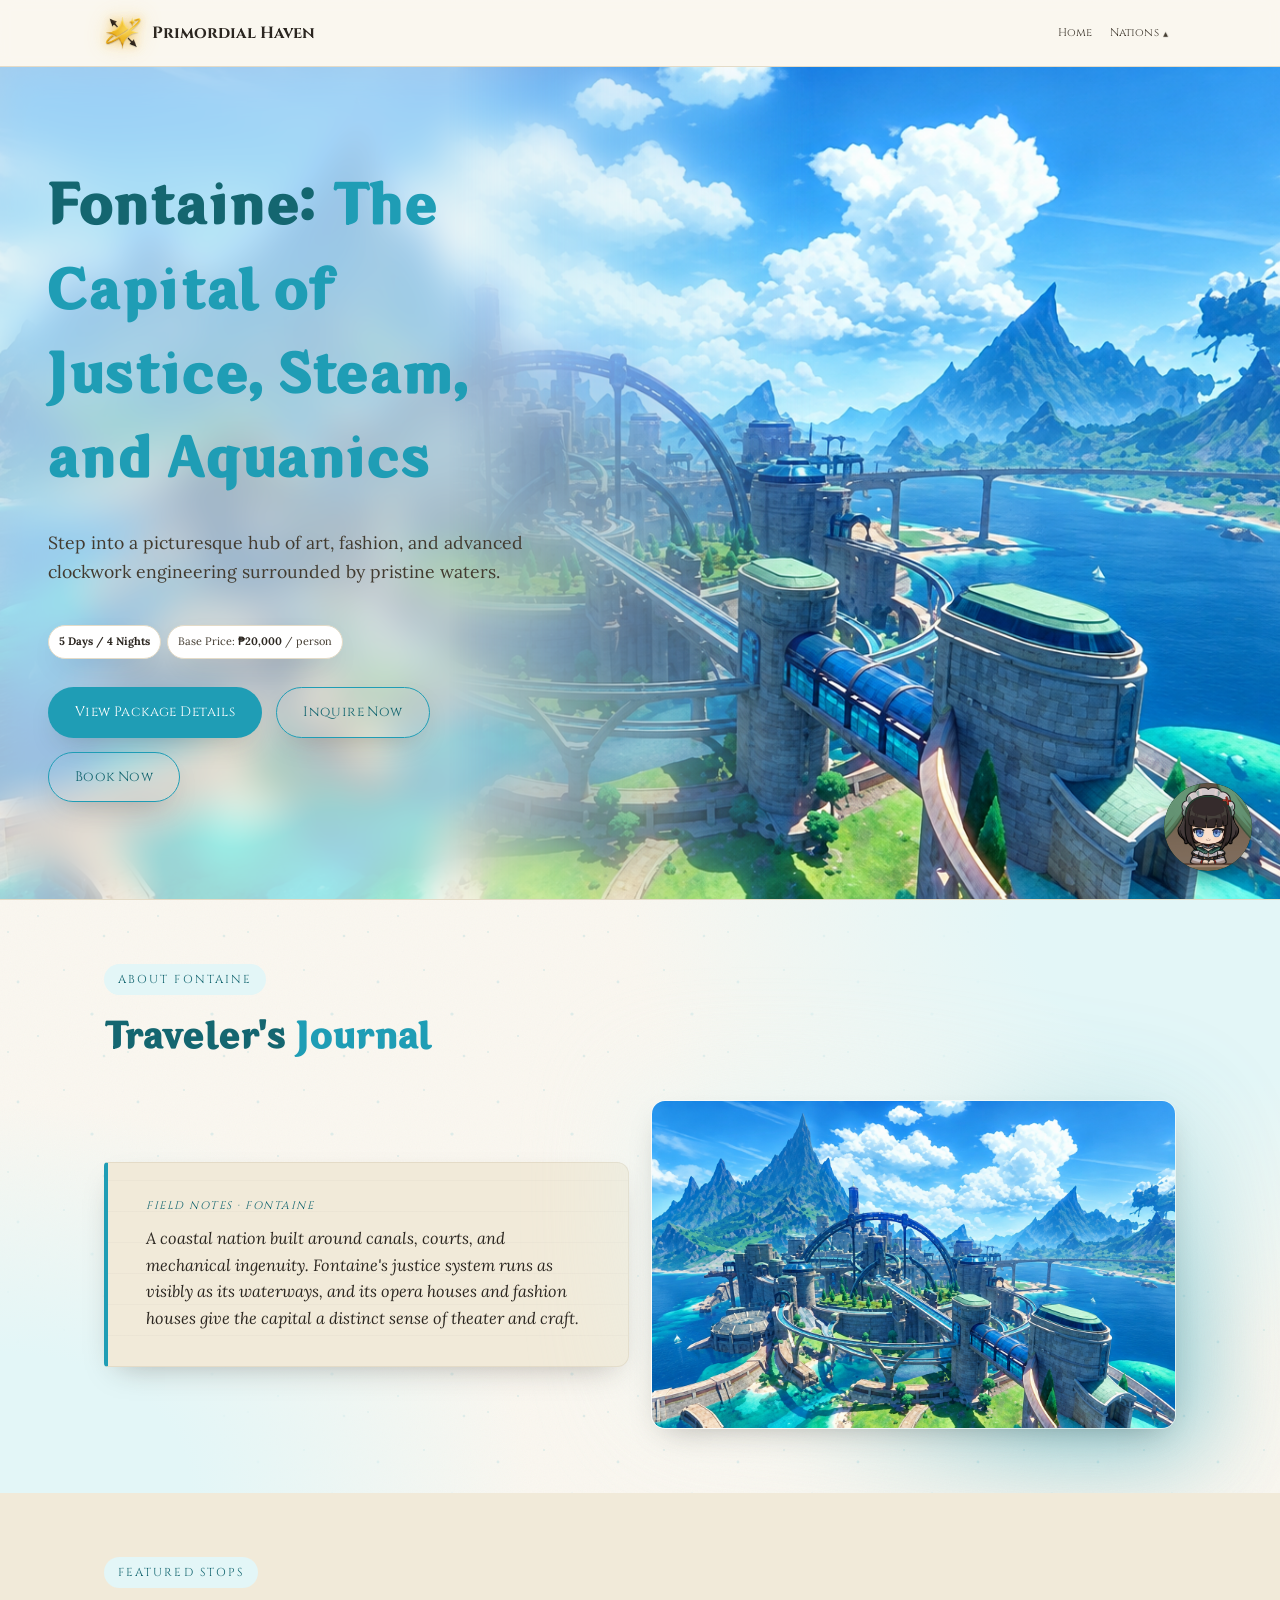
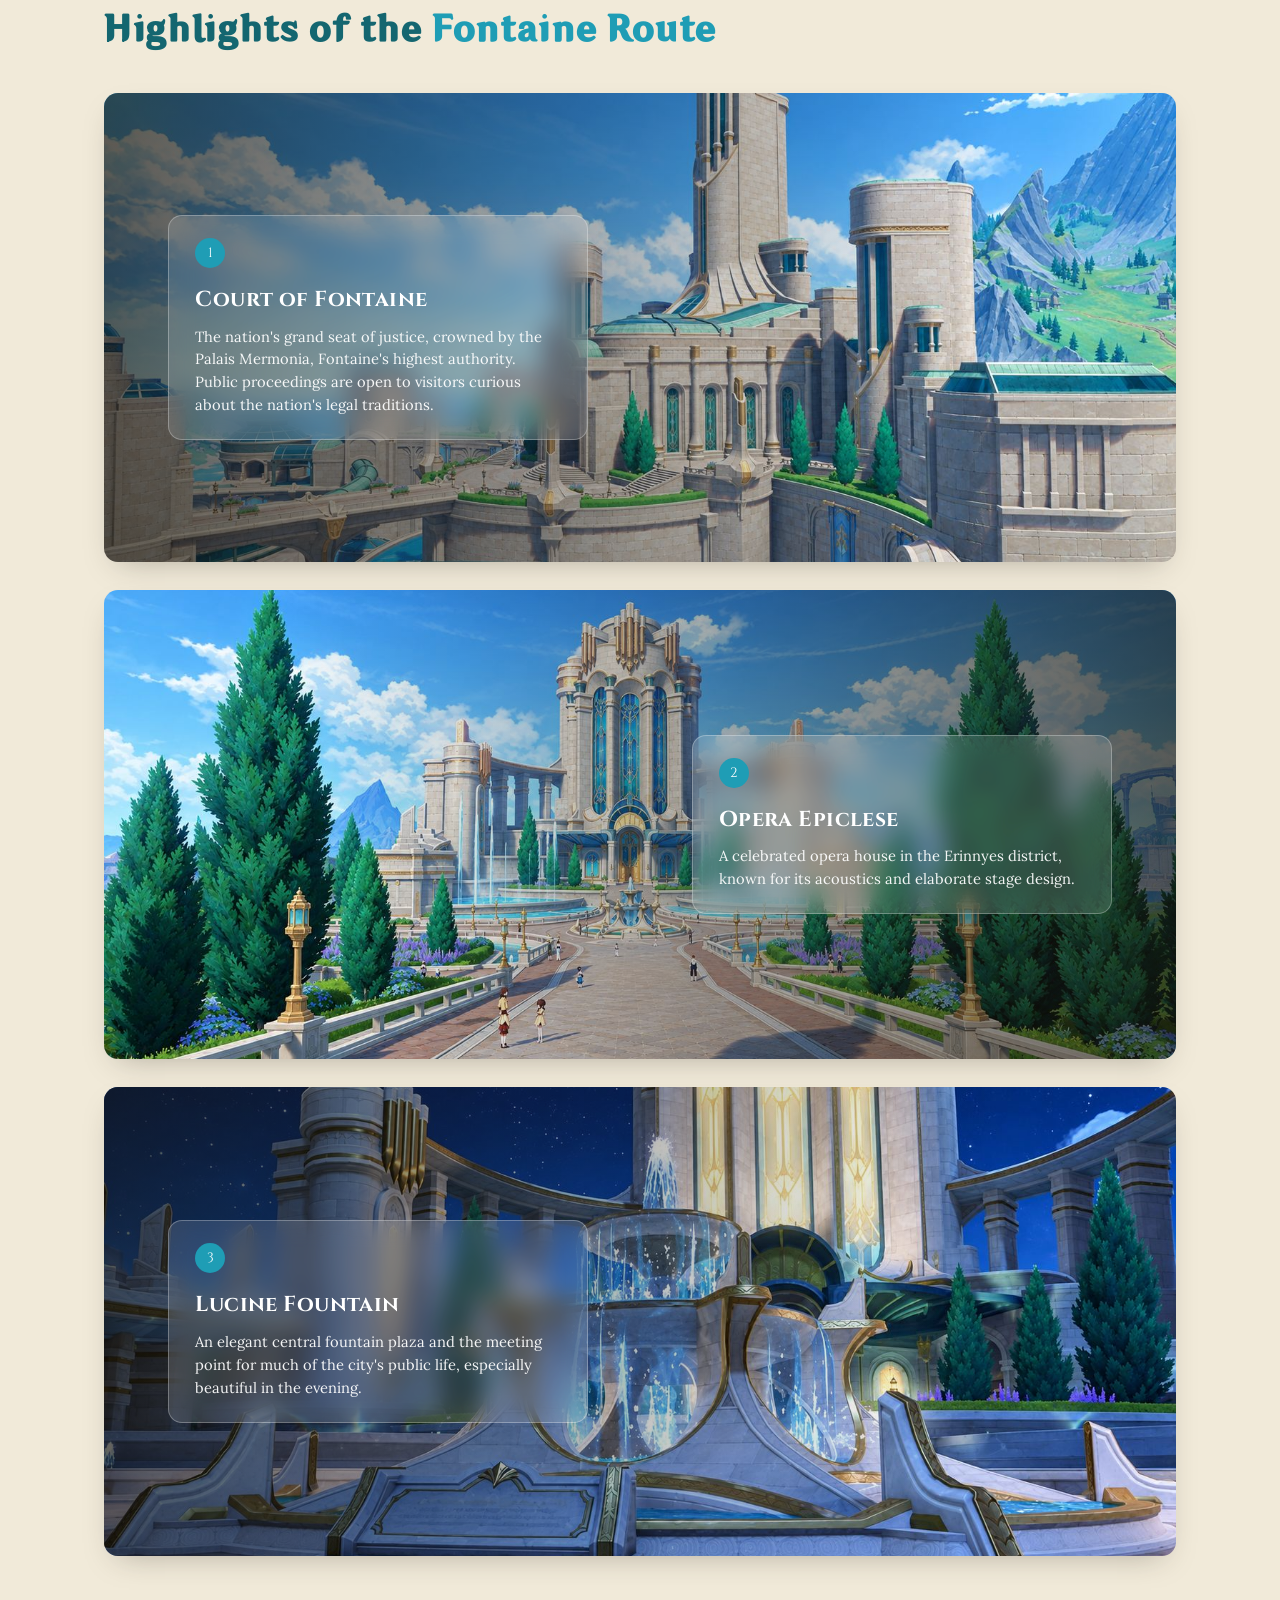
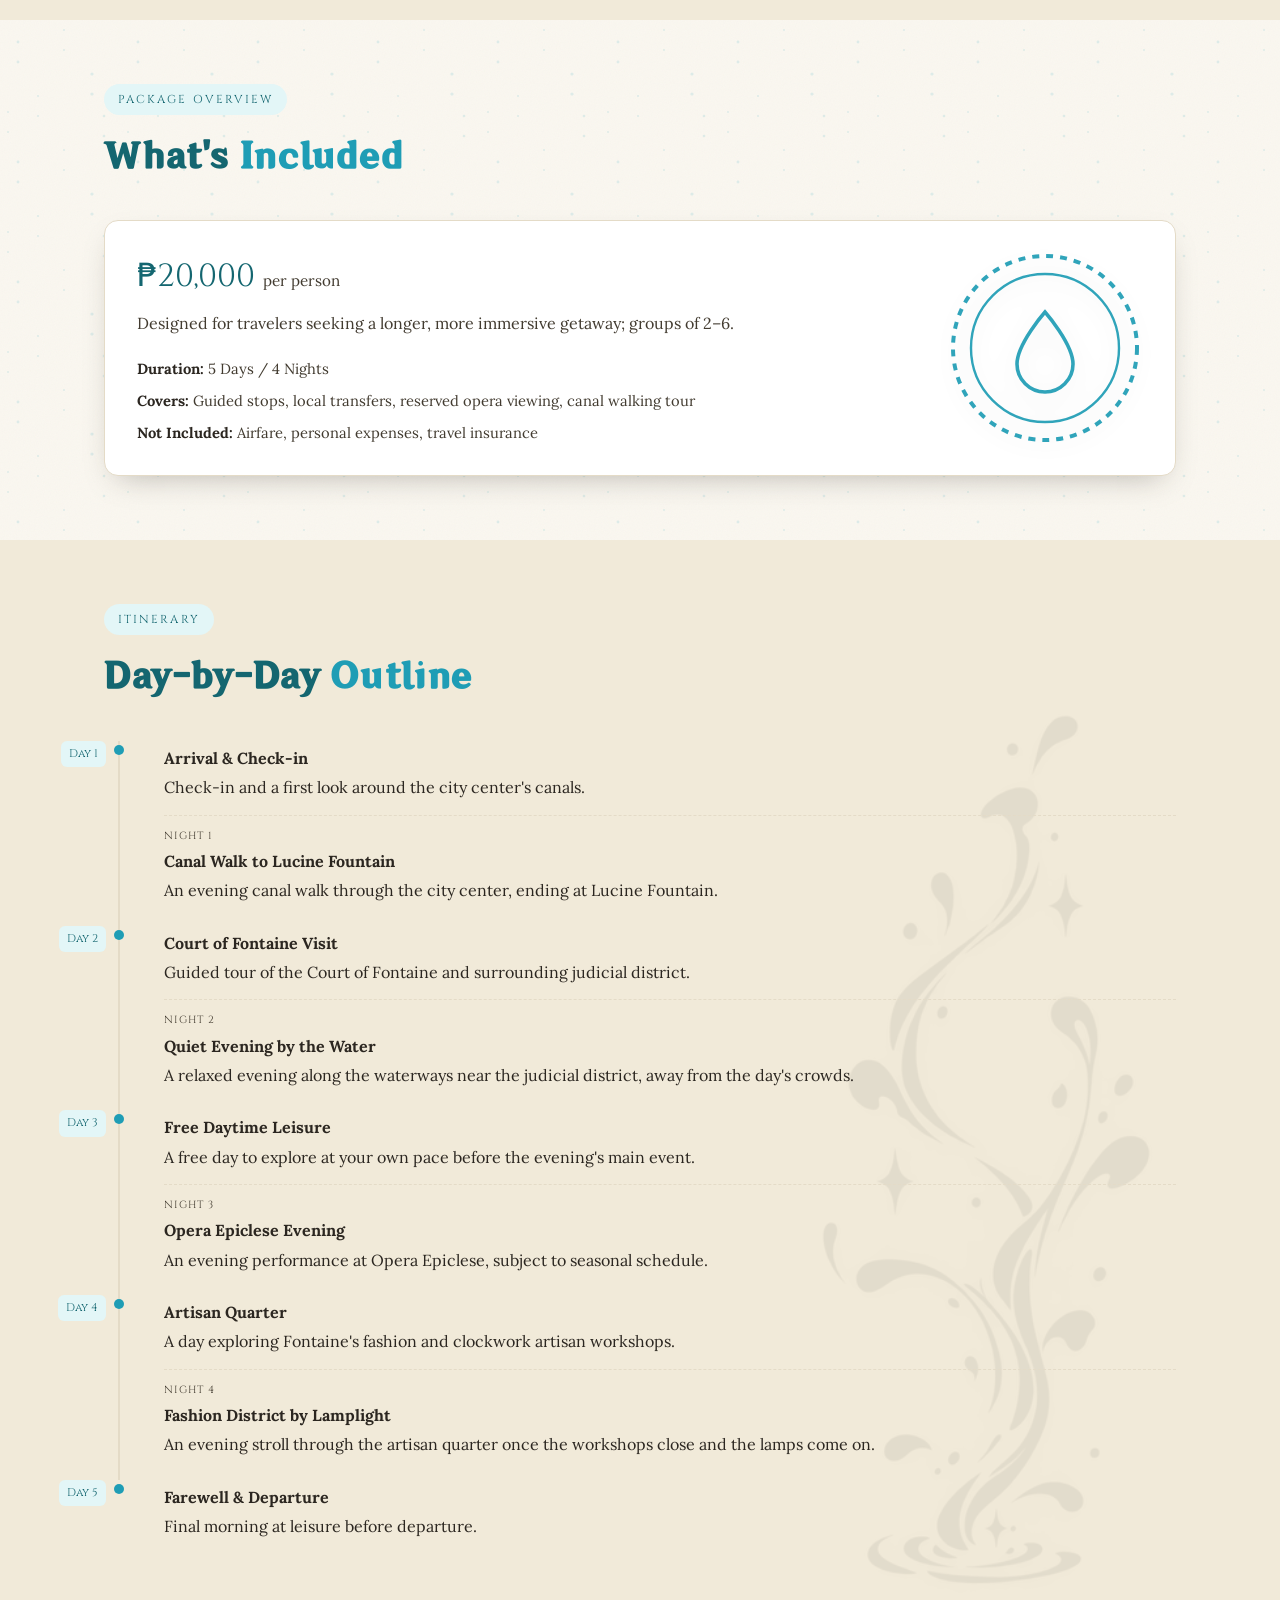
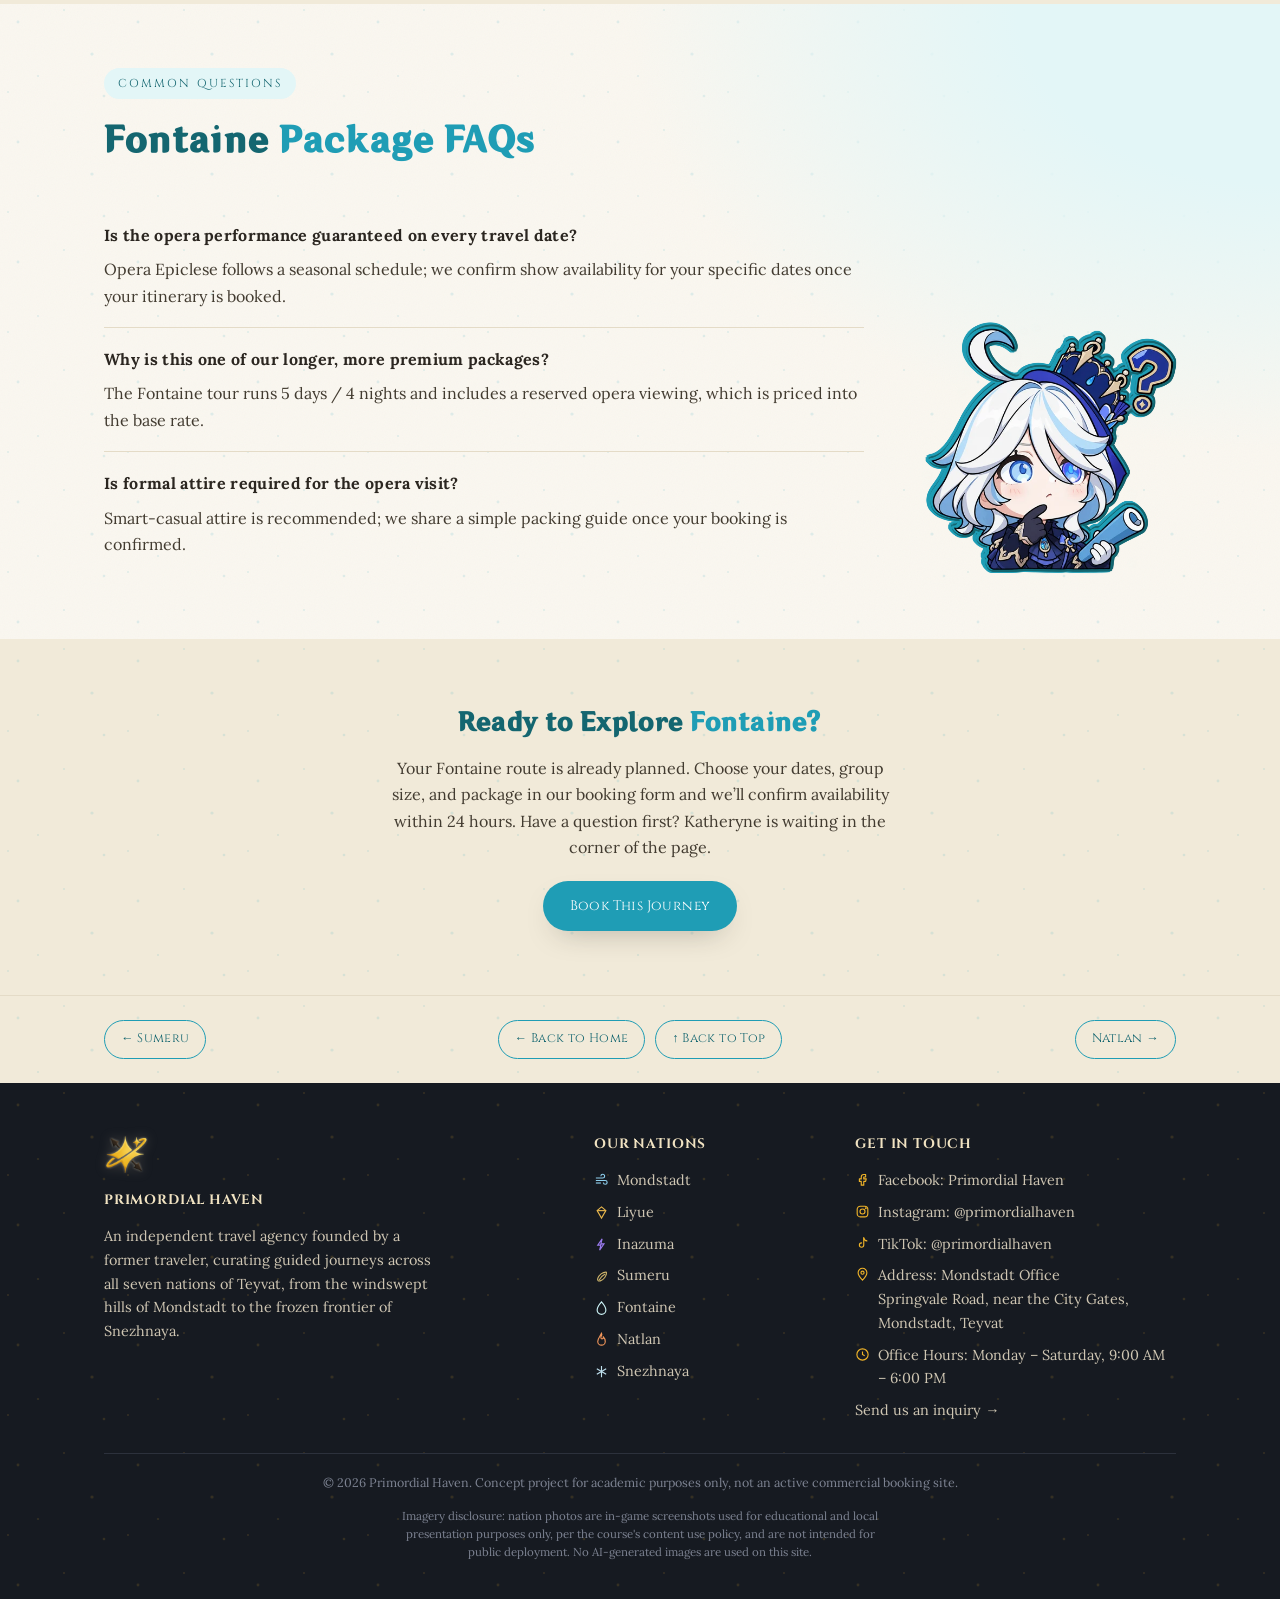
==== commit ce6178c1: "Improve the overall UI" ====
--- a/fontaine.html
+++ b/fontaine.html
@@ -17,7 +17,7 @@
 <link rel="stylesheet" href="assets/css/style.css">
 <link rel="stylesheet" href="assets/css/forms.css">
 </head>
-<body data-theme="fontaine">
+<body id="top" data-theme="fontaine">
   <header class="site-header">
     <div class="nav-wrap">
       <a href="index.html" class="logo" title="Return to Home">
@@ -58,6 +58,7 @@
       <div class="btn-row">
         <a href="#package" class="btn">View Package Details</a>
         <a href="index.html#contact" class="btn btn-outline" data-open-form="inquiry" data-package="fontaine">Inquire Now</a>
+        <a href="#book" class="btn btn-outline btn-book" data-open-form="booking" data-package="fontaine">Book Now</a>
       </div>
     </div>
     <div class="hero-media">
@@ -268,10 +269,11 @@
         <span class="nation-title-b">Fontaine?</span>
       </h2>
       <p style="max-width:52ch;margin:0 auto 20px;">
-        Send us your preferred dates and group size through Messenger, SMS, or email, and we'll
-        confirm availability within 24 hours.
+        Your Fontaine route is already planned. Choose your dates, group size, and package in our
+        booking form and we&rsquo;ll confirm availability within 24 hours. Have a question first? Katheryne
+        is waiting in the corner of the page.
       </p>
-      <a href="index.html#contact" class="btn" data-open-form="inquiry" data-package="fontaine">Contact Primordial Haven</a>
+      <a href="#book=fontaine" class="btn" data-open-form="booking" data-package="fontaine">Book This Journey</a>
     </div>
   </section>
 
@@ -279,7 +281,7 @@
   <nav class="page-nav-section" aria-label="Nation pages">
     <div class="container page-nav">
       <span class="page-nav-prev"><a href="sumeru.html" class="page-nav-link">&larr; Sumeru</a></span>
-      <a href="index.html" class="page-nav-home">&larr; Back to Home</a>
+      <span class="page-nav-home"><a href="index.html">&larr; Back to Home</a><a href="#top" class="page-nav-top">&uarr; Back to Top</a></span>
       <span class="page-nav-next"><a href="natlan.html" class="page-nav-link">Natlan &rarr;</a></span>
     </div>
   </nav>
@@ -312,47 +314,32 @@
         <div>
           <h4>Get In Touch</h4>
           <ul>
-            <li>
-              <span class="footer-icon" aria-hidden="true">
-                <svg viewBox="0 0 24 24" fill="none" stroke="currentColor" stroke-width="1.8">
-                  <path d="M12 3C7 3 3 6.6 3 11c0 2.5 1.3 4.7 3.4 6.2V21l3-1.7c.8.2 1.7.3 2.6.3 5 0 9-3.6 9-8s-4-8.6-9-8.6Z"/>
-                </svg>
-              </span>Facebook Messenger: /PrimordialHaven</li>
-            <li>
-              <span class="footer-icon" aria-hidden="true">
-                <svg viewBox="0 0 24 24" fill="none" stroke="currentColor" stroke-width="1.8">
-                  <path d="M6 3h9a2 2 0 0 1 2 2v14a2 2 0 0 1-2 2H6a2 2 0 0 1-2-2V5a2 2 0 0 1 2-2Z"/>
-                  <path d="M10 18h1"/>
-                </svg>
-              </span>SMS / Viber: +63 900 000 0000</li>
-            <li>
-              <span class="footer-icon" aria-hidden="true">
-                <svg viewBox="0 0 24 24" fill="none" stroke="currentColor" stroke-width="1.8">
-                  <path d="M4 6h16v12H4z"/>
-                  <path d="m4 7 8 6 8-6"/>
-                </svg>
-              </span>Email: bookings@primordialhaven.example</li>
-            <li>
-              <span class="footer-icon" aria-hidden="true">
-                <svg viewBox="0 0 24 24" fill="none" stroke="currentColor" stroke-width="1.8">
-                  <path d="M12 21s7-7.5 7-12a7 7 0 1 0-14 0c0 4.5 7 12 7 12Z"/>
-                  <circle cx="12" cy="9" r="2.5"/>
-                </svg>
-              </span>Address: Mondstadt Office<br>Springvale Road, near the City Gates, Mondstadt, Teyvat</li>
-            <li>
-              <span class="footer-icon" aria-hidden="true">
-                <svg viewBox="0 0 24 24" fill="none" stroke="currentColor" stroke-width="1.8">
-                  <circle cx="12" cy="12" r="9"/>
-                  <path d="M12 7v5l3.5 2"/>
-                </svg>
-              </span>Office Hours: Monday &ndash; Saturday, 9:00 AM &ndash; 6:00 PM</li>
-            <li><a href="index.html#contact">View full contact details &rarr;</a></li>
+            <li><a class="footer-contact-link" href="https://www.facebook.com/PrimordialHaven" target="_blank" rel="noopener noreferrer" aria-label="Facebook: Primordial Haven (opens in a new tab)">
+              <span class="footer-icon" aria-hidden="true">
+                <svg viewBox="0 0 24 24" fill="none" stroke="currentColor" stroke-width="1.8" stroke-linecap="round" stroke-linejoin="round"><path d="M14 8h3V4h-3a4 4 0 0 0-4 4v3H7v4h3v6h4v-6h3l1-4h-4V8a0 0 0 0 1 0 0Z"/></svg>
+              </span><span>Facebook: Primordial Haven</span></a></li>
+            <li><a class="footer-contact-link" href="https://www.instagram.com/primordialhaven/" target="_blank" rel="noopener noreferrer" aria-label="Instagram: @primordialhaven (opens in a new tab)">
+              <span class="footer-icon" aria-hidden="true">
+                <svg viewBox="0 0 24 24" fill="none" stroke="currentColor" stroke-width="1.8" stroke-linecap="round" stroke-linejoin="round"><rect x="3.5" y="3.5" width="17" height="17" rx="5"/><circle cx="12" cy="12" r="4"/><circle cx="17.2" cy="6.8" r="0.6" fill="currentColor"/></svg>
+              </span><span>Instagram: @primordialhaven</span></a></li>
+            <li><a class="footer-contact-link" href="https://www.tiktok.com/@primordialhaven" target="_blank" rel="noopener noreferrer" aria-label="TikTok: @primordialhaven (opens in a new tab)">
+              <span class="footer-icon" aria-hidden="true">
+                <svg viewBox="0 0 24 24" fill="none" stroke="currentColor" stroke-width="1.8" stroke-linecap="round" stroke-linejoin="round"><path d="M14 3v11.5a3.5 3.5 0 1 1-3.5-3.5"/><path d="M14 3c.4 2.8 2.3 4.6 5 4.8"/></svg>
+              </span><span>TikTok: @primordialhaven</span></a></li>
+            <li><a class="footer-contact-link" href="index.html#contact">
+              <span class="footer-icon" aria-hidden="true">
+                <svg viewBox="0 0 24 24" fill="none" stroke="currentColor" stroke-width="1.8"><path d="M12 21s7-7.5 7-12a7 7 0 1 0-14 0c0 4.5 7 12 7 12Z"/><circle cx="12" cy="9" r="2.5"/></svg>
+              </span><span>Address: Mondstadt Office<br>Springvale Road, near the City Gates, Mondstadt, Teyvat</span></a></li>
+            <li><a class="footer-contact-link" href="index.html#contact">
+              <span class="footer-icon" aria-hidden="true">
+                <svg viewBox="0 0 24 24" fill="none" stroke="currentColor" stroke-width="1.8"><circle cx="12" cy="12" r="9"/><path d="M12 7v5l3.5 2"/></svg>
+              </span><span>Office Hours: Monday &ndash; Saturday, 9:00 AM &ndash; 6:00 PM</span></a></li>
+            <li><a href="#inquire" data-open-form="inquiry">Send us an inquiry &rarr;</a></li>
           </ul>
         </div>
       </div>
       <div class="footer-note">
         <span>&copy; 2026 Primordial Haven. Concept project for academic purposes only, not an active commercial booking site.</span>
-        <span>Built with HTML, CSS, and JavaScript. Tranche 1 Deliverable.</span>
       </div>
       <p class="disclosure" style="margin-top:14px;">
         Imagery disclosure: nation photos are in-game screenshots used for educational and local
@@ -368,5 +355,6 @@
 <script src="assets/js/booking-form.js" defer></script>
 <script src="assets/js/inquiry-form.js" defer></script>
 <script src="assets/js/katheryne.js" defer></script>
+<script src="assets/js/motion.js" defer></script>
 </body>
 </html>
--- a/assets/css/style.css
+++ b/assets/css/style.css
@@ -1609,6 +1609,12 @@
   color: var(--ink);
 }
 
+.contact-lede {
+  max-width: 68ch;
+  margin: -8px 0 28px;
+  color: var(--ink-soft);
+}
+
 .contact-grid {
   display: grid;
   grid-template-columns: repeat(auto-fit, minmax(220px, 1fr));
@@ -1845,24 +1851,33 @@
   font: inherit;
   font-size: 0.92rem;
   color: var(--ink);
+  /* Brand gold: pale gold fill, gold border, dark-gold chevron. */
   background:
-    url("data:image/svg+xml,%3Csvg xmlns='http://www.w3.org/2000/svg' viewBox='0 0 24 24' fill='none' stroke='%232b2620' stroke-width='2.4' stroke-linecap='round' stroke-linejoin='round'%3E%3Cpath d='m5 9 7 7 7-7'/%3E%3C/svg%3E")
-      no-repeat right 12px center / 18px,
-    #d9d9d9;
-  border: 1px solid transparent;
-  border-radius: 6px;
-  padding: 8px 42px 8px 12px;
+    url("data:image/svg+xml,%3Csvg xmlns='http://www.w3.org/2000/svg' viewBox='0 0 24 24' fill='none' stroke='%23b9820a' stroke-width='2.4' stroke-linecap='round' stroke-linejoin='round'%3E%3Cpath d='m5 9 7 7 7-7'/%3E%3C/svg%3E")
+      no-repeat right 14px center / 18px,
+    #fff8e6;
+  border: 1.5px solid var(--brand);
+  border-radius: 999px;
+  padding: 9px 44px 9px 18px;
+  box-shadow: 0 4px 12px -8px rgba(185, 130, 10, 0.55);
   cursor: pointer;
-  transition: border-color 0.15s, background-color 0.15s;
+  transition: border-color 0.15s, background-color 0.15s, box-shadow 0.15s;
 }
 
 .filter-field select:hover {
+  background-color: #fdefc4;
   border-color: var(--brand-dark);
 }
 
 .filter-field select:focus-visible {
-  outline: 3px solid var(--accent-dark);
-  outline-offset: 2px;
+  outline: none;
+  border-color: var(--brand-dark);
+  box-shadow: 0 0 0 3px rgba(240, 180, 41, 0.45);
+}
+
+.filter-field select option {
+  background: #fffdf6;
+  color: var(--ink);
 }
 
 .package-filter-empty {
@@ -1945,6 +1960,53 @@
 .kath-launcher:hover {
   transform: scale(1.06);
   box-shadow: 0 14px 30px -8px rgba(0, 0, 0, 0.65);
+}
+
+/* Hover tooltip, to the left of the icon (only while nothing else is open). */
+.kath-tooltip {
+  position: absolute;
+  right: calc(100% + 12px);
+  top: 50%;
+  width: max-content;
+  max-width: min(240px, calc(100vw - 140px));
+  padding: 8px 12px;
+  border-radius: 10px;
+  background: var(--charcoal);
+  color: #fff;
+  font-size: 0.8rem;
+  line-height: 1.35;
+  box-shadow: var(--shadow);
+  pointer-events: none;
+  opacity: 0;
+  visibility: hidden;
+  transform: translate(6px, -50%);
+  transition: opacity 0.18s ease, transform 0.18s ease, visibility 0.18s;
+}
+
+/* Small arrow pointing at Katheryne. */
+.kath-tooltip::after {
+  content: "";
+  position: absolute;
+  left: 100%;
+  top: 50%;
+  transform: translateY(-50%);
+  border: 6px solid transparent;
+  border-left-color: var(--charcoal);
+}
+
+.kath[data-state="idle"] .kath-launcher:hover + .kath-tooltip,
+.kath[data-state="idle"] .kath-launcher:focus-visible + .kath-tooltip {
+  opacity: 1;
+  visibility: visible;
+  transform: translate(0, -50%);
+}
+
+/* Touch screens have no hover; don't leave the tooltip stuck after a tap. */
+@media (hover: none) {
+  .kath[data-state="idle"] .kath-launcher:hover + .kath-tooltip {
+    opacity: 0;
+    visibility: hidden;
+  }
 }
 
 .kath-launcher:focus-visible {
@@ -2301,4 +2363,278 @@
     position: absolute;
     inset: 0;
   }
-}+}
+/* ---------- 14. Page motion (assets/js/motion.js) ---------- */
+
+/* Arrival: the page fades in and the content settles upward slightly. */
+body {
+  animation: pageFadeIn 0.4s ease backwards;
+}
+
+main {
+  animation: pageRise 0.5s ease backwards;
+}
+
+@keyframes pageFadeIn {
+  from { opacity: 0; }
+  to   { opacity: 1; }
+}
+
+@keyframes pageRise {
+  from { transform: translateY(10px); }
+  to   { transform: none; }
+}
+
+/* Leaving for another page of the site: a quick fade out. */
+html.page-leaving body {
+  opacity: 0;
+  transition: opacity 0.2s ease;
+}
+
+/* Scroll reveal: added by motion.js, removed again once in place. */
+.reveal {
+  opacity: 0;
+  transform: translateY(22px);
+  transition: opacity 0.6s ease, transform 0.6s cubic-bezier(0.22, 0.61, 0.36, 1);
+}
+
+.reveal.is-visible {
+  opacity: 1;
+  transform: none;
+}
+
+@media (prefers-reduced-motion: reduce) {
+  body,
+  main {
+    animation: none;
+  }
+  html.page-leaving body {
+    opacity: 1;
+  }
+  .reveal {
+    opacity: 1;
+    transform: none;
+    transition: none;
+  }
+}
+
+/* ---------- 15. Get in Touch: centered layout (homepage) ---------- */
+
+#contact .section-head {
+  max-width: none;
+  margin-left: auto;
+  margin-right: auto;
+  text-align: center;
+}
+
+#contact .contact-lede {
+  margin: -8px auto 30px;
+  text-align: center;
+}
+
+#contact .contact-item {
+  align-items: center;
+  text-align: center;
+}
+
+/* ---------- 16. Phones: logo and menu share one row ---------- */
+
+@media (max-width: 640px) {
+  :root {
+    --header-h: 58px;
+  }
+  .nav-wrap {
+    flex-direction: row;
+    align-items: center;
+    justify-content: space-between;
+    padding: 10px 14px;
+    gap: 8px;
+  }
+  .logo {
+    min-width: 0;
+    gap: 7px;
+    font-size: 0.86rem;
+  }
+  .logo-mark {
+    height: 30px;
+  }
+  nav.primary-nav {
+    width: auto;
+    flex-wrap: nowrap;
+    flex-shrink: 0;
+    justify-content: flex-end;
+  }
+  nav.primary-nav a,
+  .nav-dropdown-toggle {
+    padding: 8px 7px;
+  }
+  /* The Nations menu opens toward the left so it stays on screen. */
+  .nav-dropdown-menu {
+    left: auto;
+    right: 0;
+  }
+}
+
+@media (max-width: 380px) {
+  .nav-wrap {
+    padding: 8px 10px;
+    gap: 4px;
+  }
+  .logo {
+    font-size: 0.76rem;
+    gap: 5px;
+  }
+  .logo-mark {
+    height: 26px;
+  }
+  nav.primary-nav a,
+  .nav-dropdown-toggle {
+    padding: 7px 5px;
+    font-size: 0.64rem;
+  }
+}
+
+/* ---------- 17. Footer: copyright and disclosure centered ---------- */
+
+.footer-note {
+  justify-content: center;
+  text-align: center;
+}
+
+footer.site-footer .disclosure {
+  margin-left: auto;
+  margin-right: auto;
+  text-align: center;
+}
+
+/* ---------- 18. Footer: clickable Get In Touch links ---------- */
+
+footer.site-footer ul a.footer-contact-link {
+  display: flex;
+  align-items: flex-start;
+  gap: 8px;
+  transition: color 0.15s;
+}
+
+footer.site-footer ul a.footer-contact-link:hover span:not(.footer-icon),
+footer.site-footer ul a.footer-contact-link:focus-visible span:not(.footer-icon) {
+  color: #f1e3c2;
+  text-decoration: underline;
+  text-underline-offset: 3px;
+}
+
+footer.site-footer ul a.footer-contact-link:hover .footer-icon {
+  color: #ffd166;
+}
+
+/* ---------- 19. Dotted background on the last section before the footer ---------- */
+
+/* These sections use the darker cream, which hid the page's dots.
+   Layer the same dotted pattern on top of that cream. */
+main > section.block.alt:last-of-type,
+.page-nav-section {
+  background: var(--pattern), var(--paper-alt);
+}
+
+/* ---------- 21. Book Now button (first sections) ---------- */
+
+/* The hero's Book Now uses the plain .btn style, so it takes the page's own
+   colors: the nation's palette on nation pages, gold on the home page. */
+
+/* ---------- 22. Back to Top (last section before the footer) ---------- */
+
+/* Nation pages: "Back to Home" and "Back to Top" sit together in the middle. */
+.page-nav-home {
+  display: flex;
+  flex-wrap: wrap;
+  justify-content: center;
+  gap: 10px;
+}
+
+/* Home page: only "Back to Top", centered. */
+.page-nav-single {
+  grid-template-columns: 1fr;
+  justify-items: center;
+}
+
+/* ---------- 23. Tour Packages: faded cloudy left and right edges (homepage) ---------- */
+
+/* A soft, misty fade runs down the whole left and right side of the nation
+   cards: the page's cream color at the outer edge fading to clear, with
+   faint cloud puffs along the full height. Clicks pass through it, so every
+   card stays clickable underneath. */
+#nations {
+  overflow-x: clip; /* the fade may reach past the screen edge on phones */
+}
+
+.nations-carousel {
+  position: relative;
+}
+
+.nations-carousel::before,
+.nations-carousel::after {
+  content: "";
+  position: absolute;
+  top: -24px;
+  bottom: -12px;
+  width: 140px;
+  z-index: 2;
+  pointer-events: none;
+  background:
+    radial-gradient(ellipse 70px 64px at 18% 4%, rgba(255, 255, 255, 0.35) 0%, rgba(255, 255, 255, 0) 70%),
+    radial-gradient(ellipse 70px 64px at 30% 16%, rgba(255, 255, 255, 0.35) 0%, rgba(255, 255, 255, 0) 70%),
+    radial-gradient(ellipse 70px 64px at 18% 28%, rgba(255, 255, 255, 0.35) 0%, rgba(255, 255, 255, 0) 70%),
+    radial-gradient(ellipse 70px 64px at 30% 40%, rgba(255, 255, 255, 0.35) 0%, rgba(255, 255, 255, 0) 70%),
+    radial-gradient(ellipse 70px 64px at 18% 52%, rgba(255, 255, 255, 0.35) 0%, rgba(255, 255, 255, 0) 70%),
+    radial-gradient(ellipse 70px 64px at 30% 64%, rgba(255, 255, 255, 0.35) 0%, rgba(255, 255, 255, 0) 70%),
+    radial-gradient(ellipse 70px 64px at 18% 76%, rgba(255, 255, 255, 0.35) 0%, rgba(255, 255, 255, 0) 70%),
+    radial-gradient(ellipse 70px 64px at 30% 88%, rgba(255, 255, 255, 0.35) 0%, rgba(255, 255, 255, 0) 70%),
+    radial-gradient(ellipse 70px 64px at 18% 98%, rgba(255, 255, 255, 0.35) 0%, rgba(255, 255, 255, 0) 70%),
+    linear-gradient(to right, rgba(250, 247, 240, 0.9) 0%, rgba(250, 247, 240, 0.6) 35%, rgba(250, 247, 240, 0.25) 65%, rgba(250, 247, 240, 0) 100%);
+  filter: blur(6px);
+  animation: cloudDrift 10s ease-in-out infinite alternate;
+}
+
+.nations-carousel::before {
+  left: -56px;
+}
+
+/* The right side is the same misty edge, mirrored. */
+.nations-carousel::after {
+  right: -56px;
+  transform: scaleX(-1);
+  animation-name: cloudDriftRight;
+  animation-delay: -5s;
+}
+
+@keyframes cloudDrift {
+  from { translate: -4px 0; }
+  to   { translate: 4px -3px; }
+}
+
+@keyframes cloudDriftRight {
+  from { translate: 4px 0; }
+  to   { translate: -4px -3px; }
+}
+
+/* Hidden with the cards when the filter finds nothing. */
+.nations-carousel:has(.nations-track[hidden])::before,
+.nations-carousel:has(.nations-track[hidden])::after {
+  display: none;
+}
+
+@media (max-width: 640px) {
+  .nations-carousel::before,
+  .nations-carousel::after {
+    width: 80px;
+  }
+  .nations-carousel::before { left: -36px; }
+  .nations-carousel::after { right: -36px; }
+}
+
+@media (prefers-reduced-motion: reduce) {
+  .nations-carousel::before,
+  .nations-carousel::after {
+    animation: none;
+  }
+}
--- a/assets/css/forms.css
+++ b/assets/css/forms.css
@@ -12,7 +12,7 @@
   --form-field-border: #6b6455;
   --form-field-shadow: 0 3px 4px rgba(43, 38, 32, 0.32);
   --form-error: #b3261e;
-  --form-gap: 16px;
+  --form-gap: 12px;
 }
 
 /* ---------- Pop-up modal ---------- */
@@ -25,7 +25,7 @@
   inset: 0;
   z-index: 200;
   display: flex;
-  padding: 40px 24px;
+  padding: 24px 20px;
   overflow-y: auto;
   overscroll-behavior: contain;
   background: rgba(22, 26, 33, 0.38);
@@ -87,10 +87,10 @@
 
 .form-card {
   width: 100%;
-  max-width: 916px;
+  max-width: 600px;
   background: var(--form-card-bg);
-  border-radius: 20px;
-  padding: 30px 40px 48px;
+  border-radius: 18px;
+  padding: 22px 32px 26px;
   position: relative;
   box-shadow: 0 24px 60px -24px rgba(0, 0, 0, 0.55);
 }
@@ -98,10 +98,10 @@
 /* Round X in the top-right corner of every form card. */
 .form-close {
   position: absolute;
-  top: 14px;
-  right: 14px;
-  width: 36px;
-  height: 36px;
+  top: 10px;
+  right: 10px;
+  width: 32px;
+  height: 32px;
   display: flex;
   align-items: center;
   justify-content: center;
@@ -134,8 +134,8 @@
   display: flex;
   align-items: center;
   justify-content: center;
-  gap: 12px;
-  margin-bottom: 26px;
+  gap: 10px;
+  margin-bottom: 16px;
 }
 
 .form-head a {
@@ -144,13 +144,13 @@
 }
 
 .form-logo {
-  height: 46px;
+  height: 38px;
   width: auto;
 }
 
 .form-head h2 {
   margin: 0;
-  font-size: 1.65rem;
+  font-size: 1.4rem;
   color: var(--ink);
 }
 
@@ -160,13 +160,12 @@
 
 /* Centered content column inside the card. */
 .form-body {
-  max-width: 630px;
   margin: 0 auto;
 }
 
 .form-subhead {
-  margin: 34px 0 14px;
-  font-size: 1.15rem;
+  margin: 18px 0 8px;
+  font-size: 1.02rem;
   color: var(--ink);
 }
 
@@ -191,8 +190,8 @@
 
 .field-label {
   display: block;
-  padding: 0 0 4px 16px;
-  font-size: 0.95rem;
+  padding: 0 0 3px 14px;
+  font-size: 0.86rem;
   color: var(--ink);
 }
 
@@ -210,6 +209,13 @@
   margin-left: 1px;
 }
 
+/* "(optional)" next to a label */
+.opt {
+  font-size: 0.78rem;
+  font-style: italic;
+  color: #8a8170;
+}
+
 .field-row {
   display: grid;
   gap: 0 var(--form-gap);
@@ -217,11 +223,10 @@
 
 .field-row-2 {
   grid-template-columns: repeat(2, minmax(0, 1fr));
-  column-gap: 72px;
+  column-gap: 16px;
 }
 
 .field-row-dates {
-  margin-top: 26px;
   margin-bottom: var(--form-gap);
 }
 
@@ -229,10 +234,10 @@
 .pill-input {
   display: block;
   width: 100%;
-  height: 38px;
-  padding: 0 18px;
+  height: 34px;
+  padding: 0 16px;
   font: inherit;
-  font-size: 0.92rem;
+  font-size: 0.88rem;
   color: var(--ink);
   background: var(--form-field-bg);
   border: 1px solid var(--form-field-border);
@@ -334,9 +339,9 @@
 }
 
 .field-error {
-  margin: 6px 0 0;
-  padding-left: 16px;
-  font-size: 0.8rem;
+  margin: 4px 0 0;
+  padding-left: 14px;
+  font-size: 0.76rem;
   line-height: 1.4;
   color: var(--form-error);
 }
@@ -346,7 +351,7 @@
 }
 
 .form-error {
-  margin-top: 18px;
+  margin-top: 12px;
   padding-left: 0;
   text-align: center;
 }
@@ -357,10 +362,10 @@
   display: inline-flex;
   align-items: center;
   justify-content: center;
-  height: 38px;
-  padding: 0 28px;
+  height: 36px;
+  padding: 0 26px;
   font: inherit;
-  font-size: 0.95rem;
+  font-size: 0.9rem;
   color: #2a2210;
   text-decoration: none;
   border: 1px solid var(--form-field-border);
@@ -411,7 +416,7 @@
 }
 
 .form-actions {
-  margin-top: 46px;
+  margin-top: 22px;
 }
 
 .form-actions-center {
@@ -420,21 +425,21 @@
 }
 
 .form-actions-center .pill-btn {
-  min-width: 258px;
+  min-width: 220px;
 }
 
 /* Back + Submit side by side on desktop. */
 .form-actions-split {
   display: grid;
   grid-template-columns: repeat(2, minmax(0, 1fr));
-  gap: 22px;
+  gap: 14px;
 }
 
 /* Message box: same pale-yellow field, as a rounded rectangle. */
 .pill-textarea {
   height: auto;
-  min-height: 136px;
-  padding: 12px 18px;
+  min-height: 92px;
+  padding: 10px 16px;
   border-radius: 12px;
   line-height: 1.5;
   resize: vertical;
@@ -444,11 +449,7 @@
 
 /* Tighter spacing, as in the inquiry design. */
 .form-compact {
-  --form-gap: 12px;
-}
-
-.form-compact .field-label {
-  padding-bottom: 3px;
+  --form-gap: 10px;
 }
 
 /* First/Last Name sit close together. */
@@ -457,14 +458,14 @@
 }
 
 .form-compact .form-actions {
-  margin-top: 30px;
+  margin-top: 18px;
 }
 
 /* ---------- Booking form only ---------- */
 
 .field-row-package {
-  grid-template-columns: max-content minmax(0, 260px);
-  column-gap: 42px;
+  grid-template-columns: max-content minmax(0, 1fr);
+  column-gap: 16px;
 }
 
 .field-guests .field-label {
@@ -472,59 +473,95 @@
 }
 
 .field-guests .pill-input {
-  width: 134px;
-}
-
-/* Confirmation step */
+  width: 130px;
+}
+
+/* Confirmation step: a receipt-style summary. */
 .confirm-intro {
-  margin: 0 0 18px -54px;
+  margin: 0 0 12px;
+  font-size: 0.9rem;
+  text-align: center;
+  color: var(--ink-soft);
+}
+
+.receipt {
+  background: #fffdf6;
+  border: 1px solid var(--line);
+  border-radius: 12px;
+  padding: 14px 20px 6px;
+  box-shadow: 0 6px 18px -12px rgba(43, 38, 32, 0.45);
+}
+
+.receipt-title {
+  margin: 0 0 4px;
+  font-family: "Cinzel", serif;
+  font-size: 0.74rem;
+  letter-spacing: 0.1em;
+  text-transform: uppercase;
+  color: var(--brand-dark);
+}
+
+.receipt-rows {
+  margin: 0 0 12px;
+  padding-bottom: 10px;
+  border-bottom: 1px dashed #cdbf9c;
+}
+
+.receipt-rows:last-child {
+  border-bottom: 0;
+  padding-bottom: 0;
+}
+
+.receipt-row {
+  display: flex;
+  justify-content: space-between;
+  align-items: baseline;
+  gap: 16px;
+  padding: 3px 0;
+  font-size: 0.88rem;
   color: var(--ink);
 }
 
-.confirm-list {
-  padding-left: 54px;
-}
-
-.confirm-row {
-  margin: 0 0 14px;
-  color: var(--ink);
-}
-
-.confirm-label {
-  margin-right: 4px;
-}
-
-.confirm-dates {
-  display: grid;
-  grid-template-columns: repeat(2, minmax(0, 1fr));
-  gap: 0 24px;
-  margin-top: 30px;
-}
-
-.confirm-stack .confirm-label {
-  display: block;
-}
-
-.confirm-list .form-subhead {
-  margin-top: 28px;
+.receipt-row dt {
+  font-weight: 700;
+  flex-shrink: 0;
+}
+
+.receipt-row dd {
+  margin: 0;
+  text-align: right;
+  overflow-wrap: anywhere;
+}
+
+/* Total: set apart with a double rule and a larger figure. */
+.receipt-total {
+  margin-top: 6px;
+  padding-top: 8px;
+  border-top: 3px double #cdbf9c;
+  font-size: 1rem;
+}
+
+.receipt-total dd {
+  font-weight: 700;
+  color: var(--brand-dark);
 }
 
 /* Submitted notice */
 .form-notice {
-  max-width: 515px;
-  padding: 44px 52px 44px;
+  max-width: 440px;
+  padding: 32px 36px 28px;
 }
 
 .form-notice h2 {
-  margin: 0 0 28px;
+  margin: 0 0 16px;
   text-align: center;
-  font-size: 1.5rem;
+  font-size: 1.35rem;
 }
 
 .form-notice p {
-  font-size: 0.9rem;
+  font-size: 0.88rem;
   color: var(--ink);
-  margin: 0 0 22px;
+  margin: 0 0 12px;
 }
 
 /* Keeps "in 5s...." together on one line. */
@@ -533,7 +570,7 @@
 }
 
 .form-notice .form-actions {
-  margin-top: 36px;
+  margin-top: 20px;
 }
 
 .form-notice .form-actions-center .pill-btn {
@@ -543,18 +580,9 @@
 
 /* ---------- Tablets and phones ---------- */
 
-@media (max-width: 860px) {
-  .confirm-intro {
-    margin-left: 0;
-  }
-  .confirm-list {
-    padding-left: 22px;
-  }
-}
-
 @media (max-width: 600px) {
   :root {
-    --form-gap: 14px;
+    --form-gap: 10px;
   }
   .form-modal {
     padding: 14px 12px;
@@ -563,8 +591,8 @@
   .form-card {
     display: flex;
     flex-direction: column;
-    padding: 40px 20px 32px;
-    border-radius: 22px;
+    padding: 36px 18px 22px;
+    border-radius: 18px;
   }
   .form-close {
     top: 6px;
@@ -578,17 +606,17 @@
   }
   .form-card .form-actions {
     margin-top: auto;
-    padding-top: 34px;
+    padding-top: 18px;
   }
   .form-head {
-    margin-bottom: 18px;
+    margin-bottom: 12px;
     gap: 8px;
   }
   .form-logo {
-    height: 40px;
+    height: 34px;
   }
   .form-head h2 {
-    font-size: 1.4rem;
+    font-size: 1.25rem;
   }
   .field-label {
     padding-left: 6px;
@@ -598,10 +626,10 @@
   }
   /* First/Last name and the two dates stay side by side. */
   .field-row-2 {
-    column-gap: 14px;
+    column-gap: 10px;
   }
   .pill-input {
-    height: 36px;
+    height: 34px;
     padding: 0 14px;
     font-size: 16px; /* 16px stops iPhones from zooming in on focus */
   }
@@ -614,19 +642,21 @@
     width: 26px;
     height: 26px;
   }
-  .field-row-dates {
-    margin-top: 6px;
-  }
   .form-subhead {
-    margin-top: 26px;
-  }
-  /* Guests on its own line, then Package full width. */
+    margin-top: 14px;
+  }
+  /* Guests stays beside Package, narrower. */
+  /* Guests above Package, both full width, so labels and fields line up. */
   .field-row-package {
-    grid-template-columns: 1fr;
-    row-gap: 18px;
+    grid-template-columns: minmax(0, 1fr);
+    row-gap: var(--form-gap);
   }
   .field-guests .pill-input {
-    width: 136px;
+    width: 100%;
+  }
+  /* Dates keep their two columns; their messages stay short and tidy. */
+  .field-row-dates .field-error {
+    font-size: 0.72rem;
   }
   .form-actions-center .pill-btn {
     width: 100%;
@@ -647,23 +677,19 @@
     grid-template-columns: 1fr;
     gap: 14px;
   }
-  .confirm-intro {
-    margin-bottom: 16px;
-  }
-  .confirm-list {
-    padding-left: 22px;
-  }
-  .confirm-dates {
-    gap: 0 14px;
-    margin-top: 26px;
+  .receipt {
+    padding: 12px 14px 4px;
+  }
+  .receipt-row {
+    font-size: 0.84rem;
   }
   /* The notice card stays compact and centered. */
   .form-notice {
     min-height: 0;
-    padding: 32px 22px;
+    padding: 30px 20px 22px;
   }
   .form-notice h2 {
-    font-size: 1.3rem;
+    font-size: 1.2rem;
   }
 }
 
@@ -695,7 +721,45 @@
     padding-left: 14px;
     padding-right: 14px;
   }
-  .confirm-list {
-    padding-left: 8px;
-  }
-}
+  .receipt-row {
+    flex-wrap: wrap;
+    gap: 0 12px;
+  }
+}
+
+/* ---------- Motion ---------- */
+
+/* Each step of a form (form, confirmation, notice) eases in when shown. */
+.form-modal .form-card:not([hidden]) {
+  animation: formStepIn 0.28s ease;
+}
+
+@keyframes formStepIn {
+  from { opacity: 0; transform: translateY(8px); }
+  to   { opacity: 1; transform: none; }
+}
+
+/* Closing: the pop-up fades and sinks slightly before it disappears. */
+.form-modal.is-closing {
+  animation: formModalFadeOut 0.18s ease forwards;
+}
+
+.form-modal.is-closing .form-modal-dialog {
+  animation: formModalSink 0.18s ease forwards;
+}
+
+@keyframes formModalFadeOut {
+  to { opacity: 0; }
+}
+
+@keyframes formModalSink {
+  to { opacity: 0; transform: translateY(10px) scale(0.985); }
+}
+
+@media (prefers-reduced-motion: reduce) {
+  .form-modal .form-card:not([hidden]),
+  .form-modal.is-closing,
+  .form-modal.is-closing .form-modal-dialog {
+    animation: none;
+  }
+}
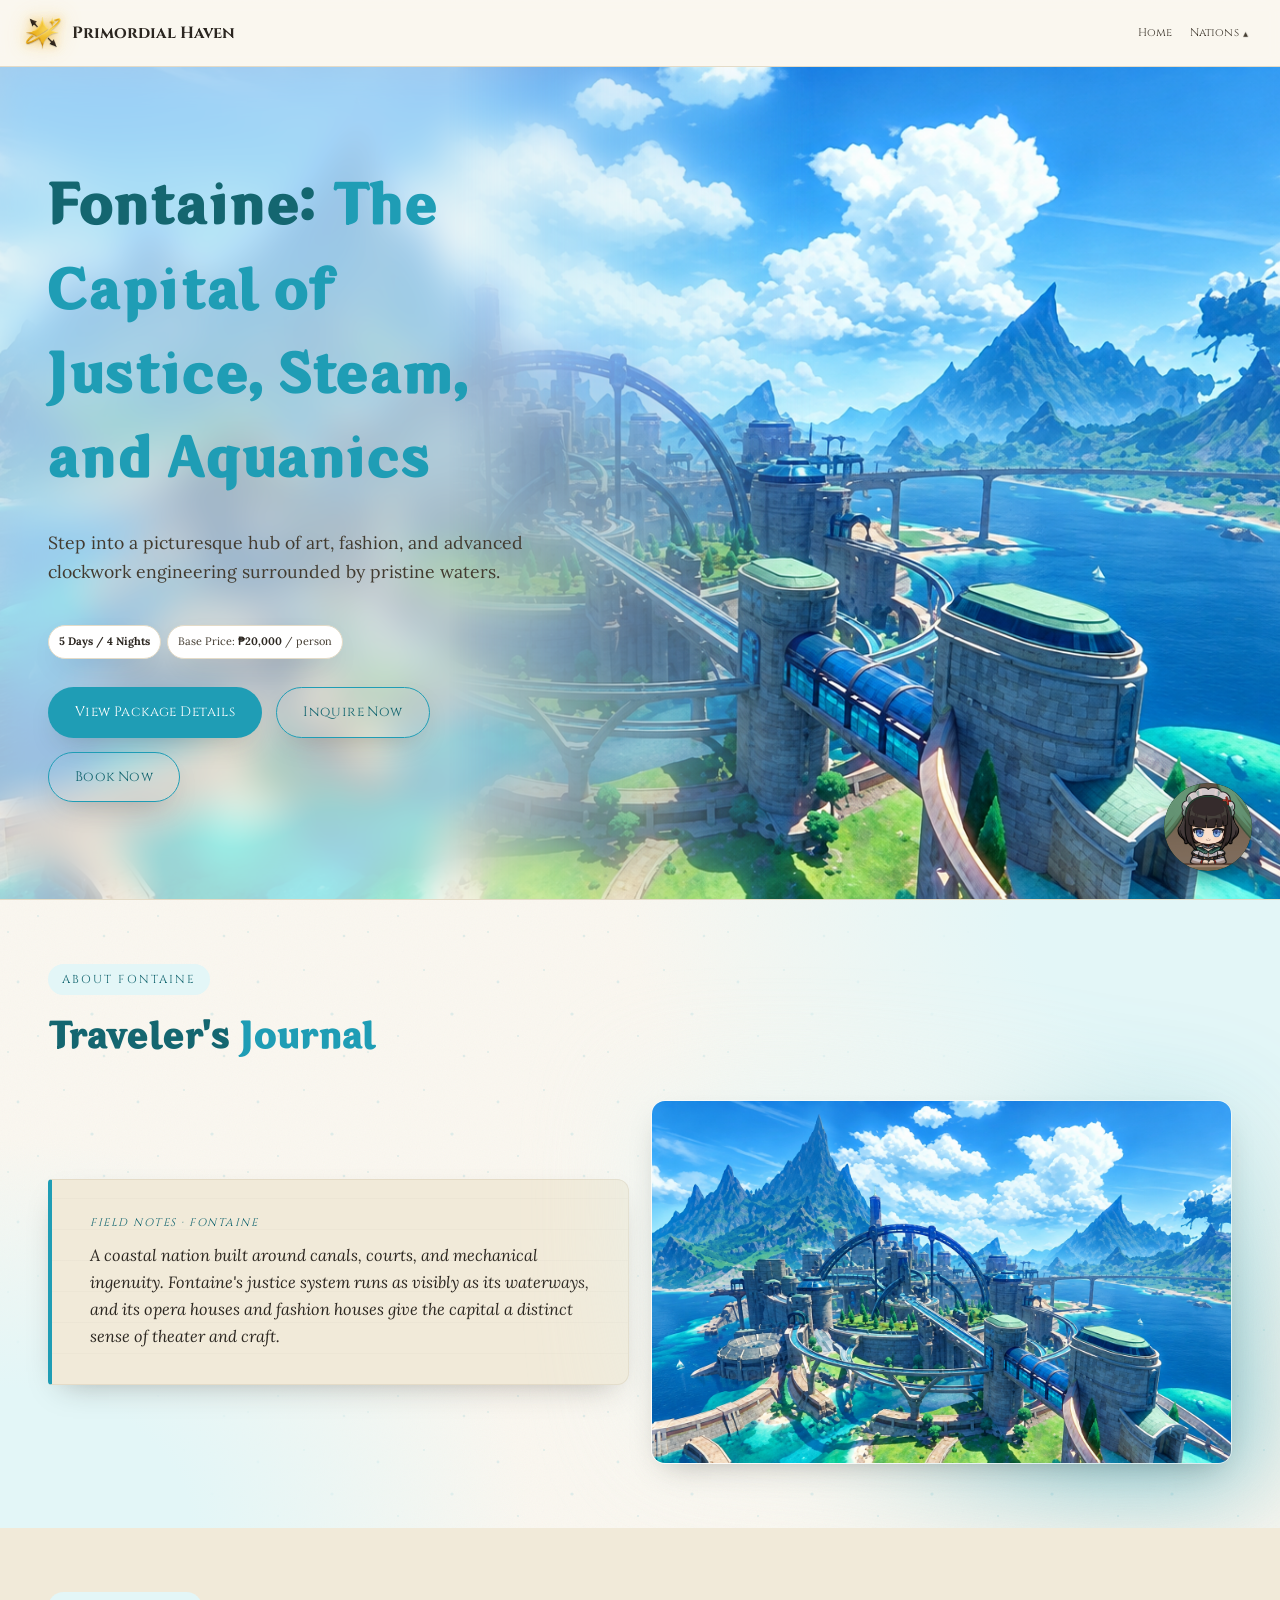
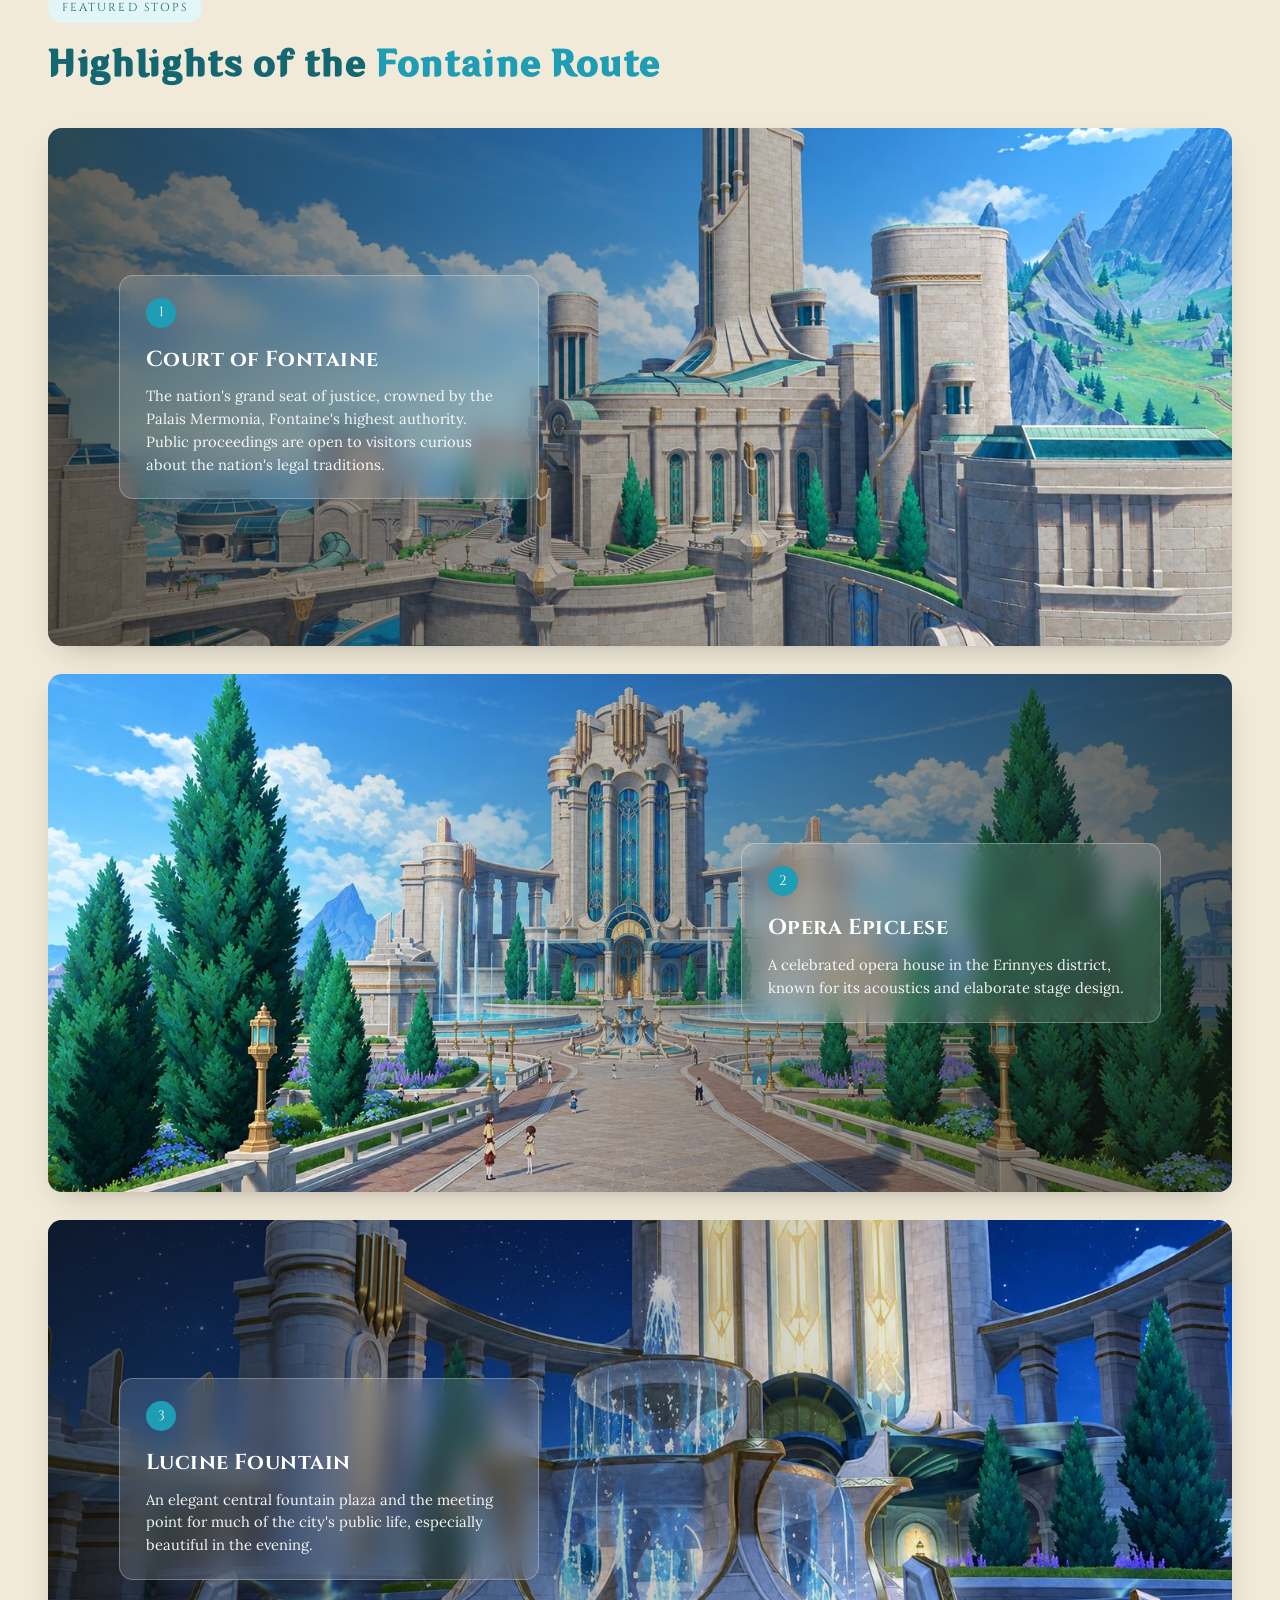
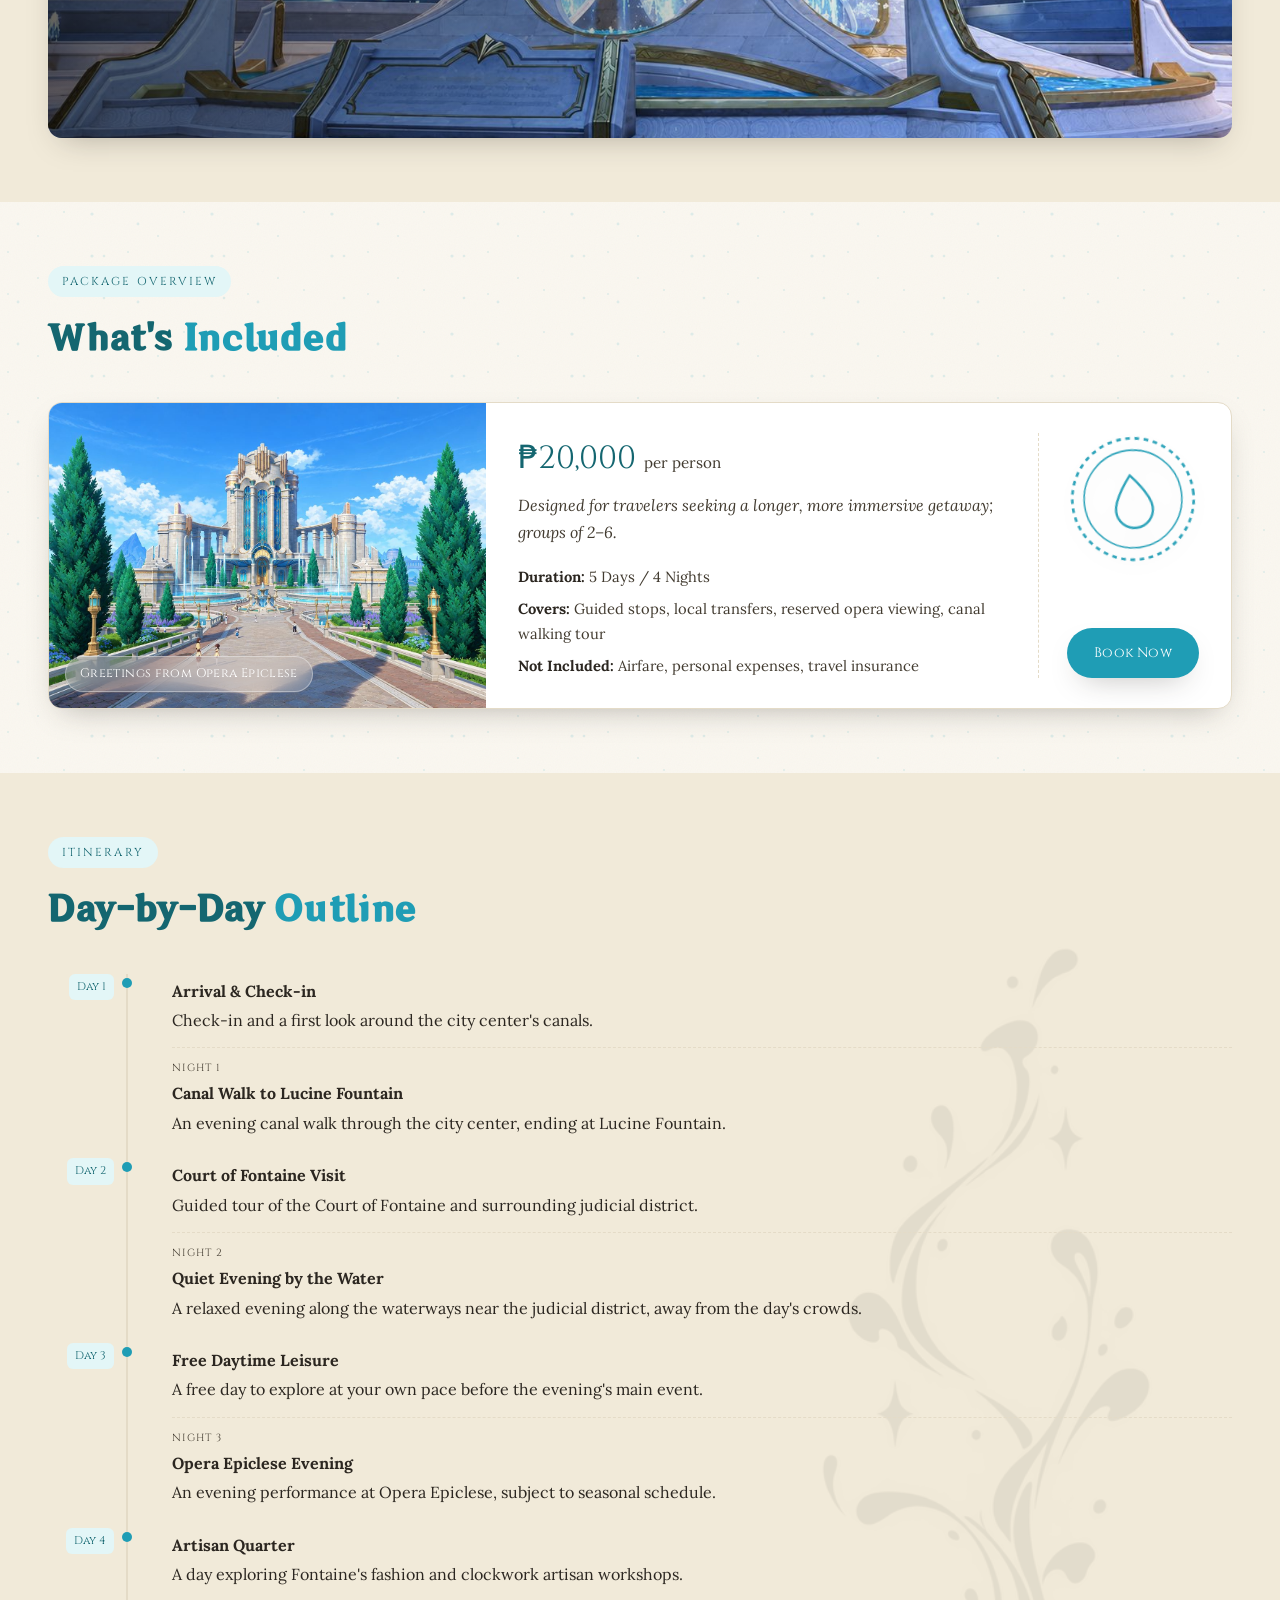
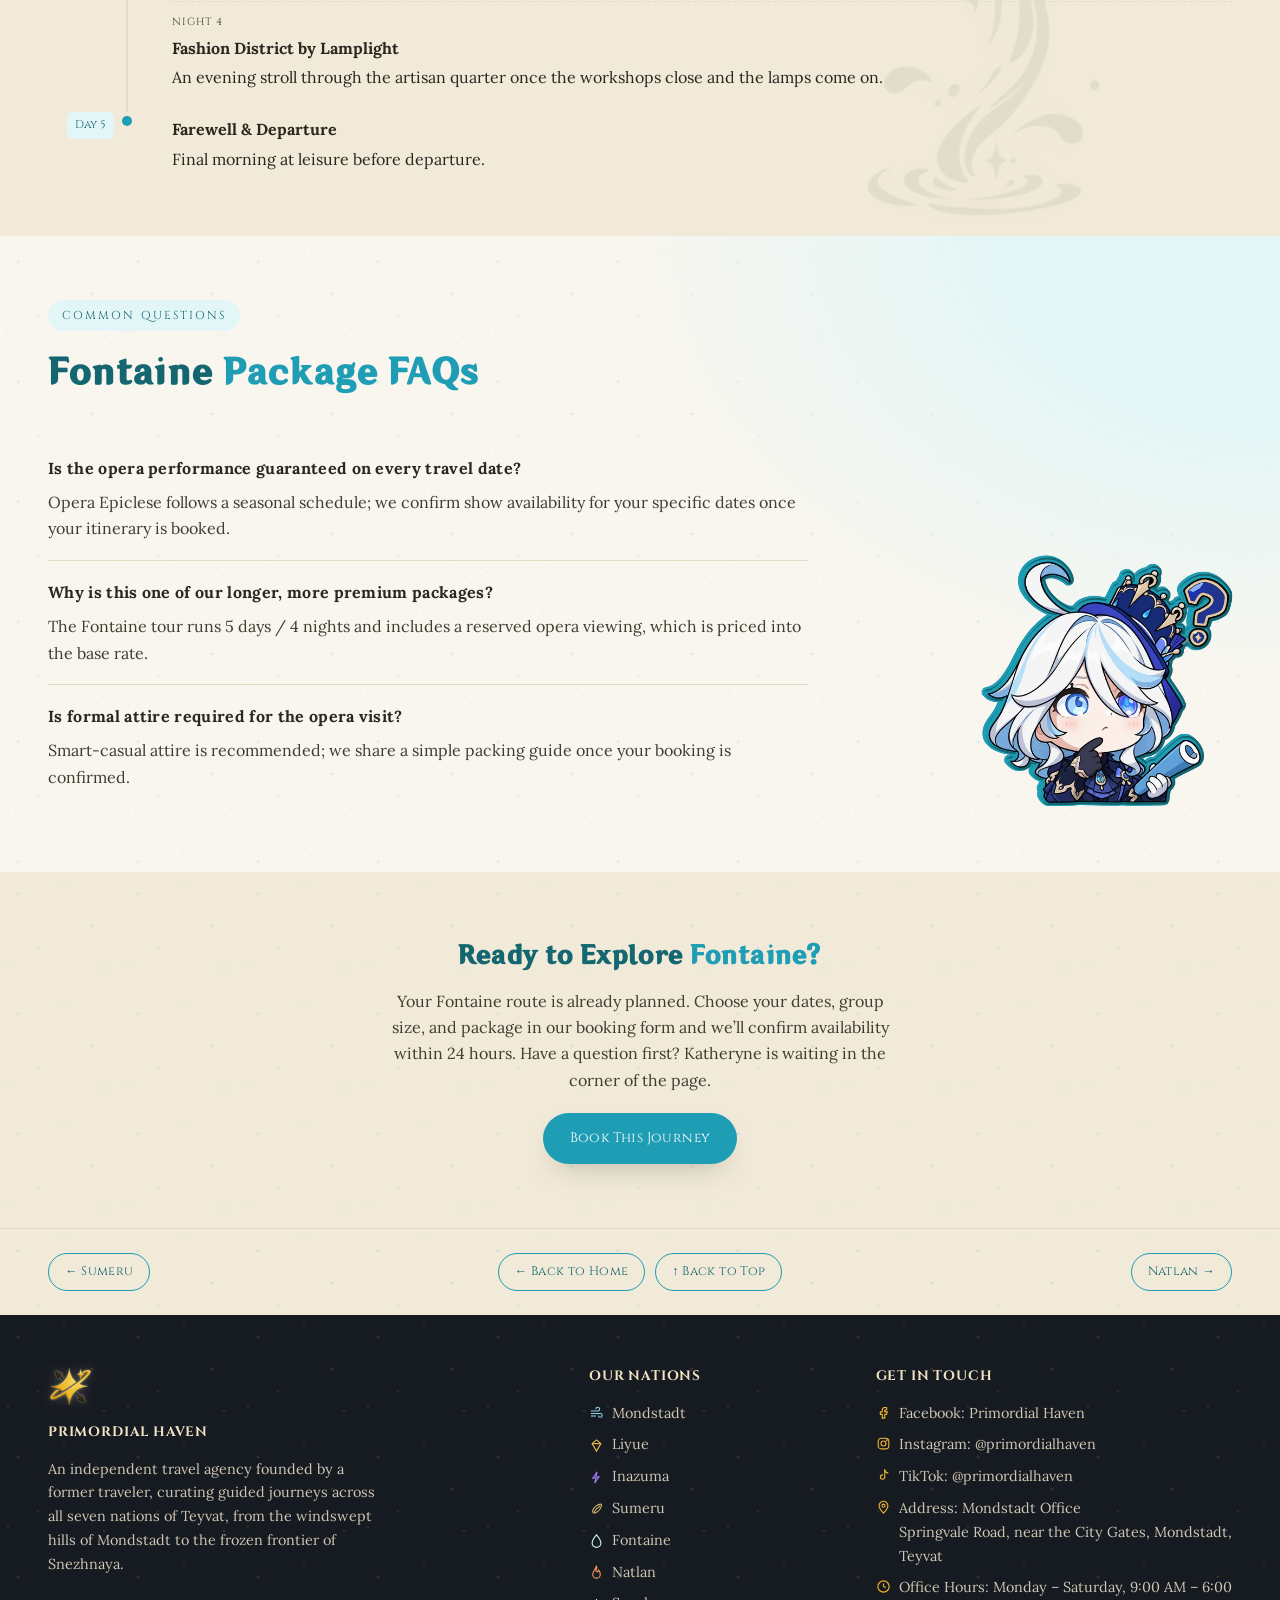
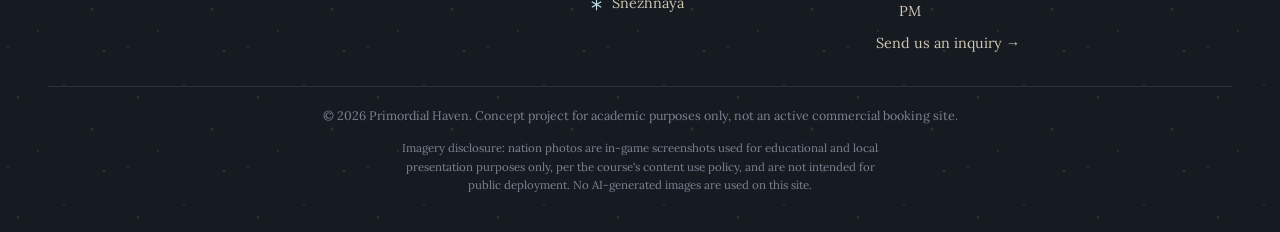
==== commit 2e29787a: "Update page layout, package overview, and comments" ====
--- a/fontaine.html
+++ b/fontaine.html
@@ -154,19 +154,30 @@
           <span class="nation-title-b">Included</span>
         </h2>
       </div>
-      <div class="price-panel">
-        <div class="price-info">
-          <div>
-            <div class="amount">&#8369;20,000 <span>per person</span></div>
-            <p>Designed for travelers seeking a longer, more immersive getaway; groups of 2&ndash;6.</p>
-          </div>
-          <ul class="spec-list">
-            <li><strong>Duration:</strong> 5 Days / 4 Nights</li>
-            <li><strong>Covers:</strong> Guided stops, local transfers, reserved opera viewing, canal walking tour</li>
-            <li><strong>Not Included:</strong> Airfare, personal expenses, travel insurance</li>
-          </ul>
-        </div>
-        <svg class="nation-stamp" viewBox="0 0 100 100" fill="none" stroke="currentColor" aria-hidden="true"><circle cx="50" cy="50" r="46" stroke-width="2" stroke-dasharray="3.5 3.5"/><circle cx="50" cy="50" r="37" stroke-width="1.2"/><g transform="translate(26,26) scale(2)" stroke-width="0.9"><path d="M12 3s7 8 7 13a7 7 0 0 1-14 0c0-5 7-13 7-13Z"/></g></svg>
+      <!-- Postcard: a featured-stop photo on the left, the package details as the
+           message, and the nation's stamp with Book Now on the right -->
+      <div class="price-panel postcard">
+        <figure class="postcard-photo">
+          <img src="assets/img/stops/opera-epiclese.jpg" alt="Opera Epiclese, Fontaine, Teyvat" loading="lazy">
+          <figcaption>Greetings from Opera Epiclese</figcaption>
+        </figure>
+        <div class="postcard-body">
+          <div class="price-info">
+            <div>
+              <div class="amount">&#8369;20,000 <span>per person</span></div>
+              <p>Designed for travelers seeking a longer, more immersive getaway; groups of 2&ndash;6.</p>
+            </div>
+            <ul class="spec-list">
+              <li><strong>Duration:</strong> 5 Days / 4 Nights</li>
+              <li><strong>Covers:</strong> Guided stops, local transfers, reserved opera viewing, canal walking tour</li>
+              <li><strong>Not Included:</strong> Airfare, personal expenses, travel insurance</li>
+            </ul>
+          </div>
+          <div class="postcard-side">
+            <svg class="nation-stamp" viewBox="0 0 100 100" fill="none" stroke="currentColor" aria-hidden="true"><circle cx="50" cy="50" r="46" stroke-width="2" stroke-dasharray="3.5 3.5"/><circle cx="50" cy="50" r="37" stroke-width="1.2"/><g transform="translate(26,26) scale(2)" stroke-width="0.9"><path d="M12 3s7 8 7 13a7 7 0 0 1-14 0c0-5 7-13 7-13Z"/></g></svg>
+            <a href="#book=fontaine" class="btn postcard-book" data-open-form="booking" data-package="fontaine">Book Now</a>
+          </div>
+        </div>
       </div>
     </div>
   </section>
--- a/assets/css/style.css
+++ b/assets/css/style.css
@@ -1,5 +1,3 @@
-/* Primordial Haven — shared stylesheet for all 8 pages, numbered sections 1-10 below. */
-
 /* ---------- 1. Colors and basic page setup ---------- */
 
 /* Colors and sizes used everywhere, defined once here as variables. */
@@ -19,10 +17,9 @@
   --charcoal-soft: #c9ccd3;
   --shadow: 0 12px 30px -14px rgba(43, 38, 32, 0.35);
   --radius: 14px;           /* standard rounded-corner size */
-  --maxw: 1120px;           /* max width of page content */
+  --maxw: 1320px;           /* max width of page content (wider, so the left and right margins stay small) */
   /* A few sparse, minimal dots (not an icon or logo) used to keep flat
-     background areas from reading as totally empty. Gold on the
-     homepage; each nation below recolors it with its own accent. */
+     background areas from reading as totally empty. */
   --pattern: url("data:image/svg+xml,%3Csvg xmlns='http://www.w3.org/2000/svg' width='120' height='120'%3E%3Cg fill='%23c9962c' opacity='0.13'%3E%3Ccircle cx='18' cy='22' r='1.4'/%3E%3Ccircle cx='64' cy='10' r='1'/%3E%3Ccircle cx='92' cy='54' r='1.6'/%3E%3Ccircle cx='38' cy='76' r='1.1'/%3E%3Ccircle cx='104' cy='96' r='1.3'/%3E%3Ccircle cx='8' cy='92' r='1'/%3E%3C/g%3E%3C/svg%3E");
 }
 
@@ -1230,7 +1227,8 @@
 /* Day-by-day itinerary, styled like a timeline with a "Day N" tag each line. */
 .itinerary {
   list-style: none;
-  padding: 0;
+  /* Room on the left for the "Day N" tags, which sit left of the line. */
+  padding: 0 0 0 64px;
   margin: 0;
   counter-reset: day;
 }
@@ -2638,3 +2636,139 @@
     animation: none;
   }
 }
+
+/* Phones: tighter itinerary spacing so the timeline text keeps its width. */
+@media (max-width: 560px) {
+  .itinerary {
+    padding-left: 56px;
+  }
+  .itinerary li {
+    margin-left: 6px;
+    padding-left: 26px;
+  }
+}
+
+/* ---------- 24. Package Overview as a postcard (nation pages) ---------- */
+
+/* Left: a featured-stop photo. Middle: the package details, written like a
+   postcard's message. Right, behind a dashed postcard divider: the nation's
+   stamp at the top and Book Now at the bottom. */
+.price-panel.postcard {
+  display: grid;
+  grid-template-columns: minmax(0, 0.85fr) minmax(0, 1.45fr);
+  padding: 0;
+  overflow: hidden;
+}
+
+.postcard-photo {
+  position: relative;
+  margin: 0;
+  min-height: 300px;
+}
+
+.postcard-photo img {
+  position: absolute;
+  inset: 0;
+  width: 100%;
+  height: 100%;
+  object-fit: cover;
+}
+
+/* "Greetings from …" label, in the same frosted glass as the Featured Stops. */
+.postcard-photo figcaption {
+  position: absolute;
+  left: 16px;
+  bottom: 16px;
+  padding: 7px 14px;
+  border-radius: 999px;
+  font-family: "Cinzel", serif;
+  font-size: 0.78rem;
+  letter-spacing: 0.03em;
+  color: #fff;
+  background: rgba(255, 255, 255, 0.16);
+  border: 1px solid rgba(255, 255, 255, 0.35);
+  -webkit-backdrop-filter: blur(10px);
+  backdrop-filter: blur(10px);
+}
+
+.postcard-body {
+  display: grid;
+  grid-template-columns: minmax(0, 1fr) auto;
+  gap: 0 28px;
+  padding: 30px 32px;
+}
+
+/* The short note reads like a handwritten line on a postcard. */
+.postcard .price-info > div > p {
+  font-style: italic;
+}
+
+.postcard-side {
+  display: flex;
+  flex-direction: column;
+  align-items: flex-end;
+  justify-content: space-between;
+  gap: 18px;
+  padding-left: 28px;
+  border-left: 1px dashed var(--line);
+}
+
+/* The stamp sits in the corner like postage, slightly tilted. */
+.postcard .nation-stamp {
+  position: static;
+  transform: rotate(-8deg);
+  width: 132px;
+  height: 132px;
+  margin: 0;
+}
+
+.postcard-book {
+  white-space: nowrap;
+}
+
+/* Tablets: the photo becomes a wide strip above the postcard. */
+@media (max-width: 860px) {
+  .price-panel.postcard {
+    grid-template-columns: minmax(0, 1fr);
+  }
+  .postcard-photo {
+    min-height: 0;
+    aspect-ratio: 16 / 7;
+  }
+}
+
+/* Phones: the stamp and Book Now move below the details, side by side. */
+@media (max-width: 560px) {
+  .price-panel.postcard {
+    padding: 0;
+  }
+  .postcard-photo {
+    aspect-ratio: 16 / 9;
+  }
+  .postcard-body {
+    grid-template-columns: minmax(0, 1fr);
+    padding: 22px 20px;
+  }
+  .postcard-side {
+    flex-direction: row;
+    align-items: center;
+    padding: 18px 0 0;
+    margin-top: 18px;
+    border-left: 0;
+    border-top: 1px dashed var(--line);
+  }
+  .postcard .nation-stamp {
+    width: 92px;
+    height: 92px;
+  }
+}
+
+/* ---------- 25. Nations menu always fully on screen ---------- */
+
+/* The Nations button sits near the right edge of the header, so its menu
+   opens toward the left (right edges lined up) on every screen size,
+   instead of hanging off the right side of the screen. */
+.nav-dropdown-menu {
+  left: auto;
+  right: 0;
+}
--- a/assets/css/forms.css
+++ b/assets/css/forms.css
@@ -1,11 +1,3 @@
-/* Primordial Haven — shared form styles (Booking form now, Inquiry form next).
-   Loaded after style.css, so it reuses the site's fonts and color variables.
-   Every form opens inside the same pop-up (.form-modal, from
-   assets/js/form-modal.js) over a blurred view of the current page.
-   Building the Inquiry form: reuse .form-card, .form-head, .form-close,
-   .form-body, .field*, .pill-input, .pill-btn* and .form-actions*; only
-   form-specific layout (like .field-row-package) is unique to a form. */
-
 :root {
   --form-card-bg: #f0f0f0;        /* light gray card, from the design */
   --form-field-bg: #fff8c2;       /* pale yellow pill fields, from the design */
@@ -34,6 +26,7 @@
   animation: formModalFade 0.2s ease;
 }
 
+/* Closed pop-up is removed from view. */
 .form-modal[hidden] {
   display: none;
 }
@@ -52,10 +45,12 @@
   display: contents;
 }
 
+/* Hides the form that isn't open. */
 .form-modal-content[hidden] {
   display: none;
 }
 
+/* No focus outline on the dialog box itself (its fields show focus). */
 .form-modal-dialog:focus {
   outline: none;
 }
@@ -70,6 +65,7 @@
   to   { opacity: 1; transform: none; }
 }
 
+/* No pop-up animation for visitors who prefer less motion. */
 @media (prefers-reduced-motion: reduce) {
   .form-modal,
   .form-modal-dialog {
@@ -116,6 +112,7 @@
   transition: background-color 0.15s, color 0.15s;
 }
 
+/* X button hover and keyboard-focus states. */
 .form-close:hover {
   background: rgba(43, 38, 32, 0.08);
   color: var(--ink);
@@ -126,10 +123,12 @@
   outline-offset: 2px;
 }
 
+/* Hides the form steps that aren't showing. */
 .form-card[hidden] {
   display: none;
 }
 
+/* Form title row: logo and heading, centered. */
 .form-head {
   display: flex;
   align-items: center;
@@ -143,17 +142,20 @@
   flex-shrink: 0;
 }
 
+/* Logo next to the form title. */
 .form-logo {
   height: 38px;
   width: auto;
 }
 
+/* Form title. */
 .form-head h2 {
   margin: 0;
   font-size: 1.4rem;
   color: var(--ink);
 }
 
+/* Titles get focus when a step opens (for screen readers) but show no outline. */
 .form-card h2:focus {
   outline: none;
 }
@@ -163,6 +165,7 @@
   margin: 0 auto;
 }
 
+/* Smaller heading inside a form, e.g. "Select Your Package". */
 .form-subhead {
   margin: 18px 0 8px;
   font-size: 1.02rem;
@@ -179,15 +182,18 @@
 }
 
 .field,
+/* A group of related fields (first and last name) with no fieldset border. */
 .field-group {
   margin-bottom: var(--form-gap);
   min-width: 0;
 }
 
+/* Fields side by side share the row's spacing instead of their own. */
 .field-row .field {
   margin-bottom: 0;
 }
 
+/* Label above each field. */
 .field-label {
   display: block;
   padding: 0 0 3px 14px;
@@ -195,15 +201,18 @@
   color: var(--ink);
 }
 
+/* The Name legend lines up like an ordinary label. */
 legend.field-label {
   float: left;      /* lets the legend sit like a normal label */
   width: 100%;
 }
 
+/* Starts the name fields below the floated legend. */
 .field-group .field-row {
   clear: both;
 }
 
+/* Red asterisk on required fields. */
 .req {
   color: #d93025;
   margin-left: 1px;
@@ -216,16 +225,19 @@
   color: #8a8170;
 }
 
+/* Grid row for fields placed side by side. */
 .field-row {
   display: grid;
   gap: 0 var(--form-gap);
 }
 
+/* Two equal columns (first/last name, check-in/check-out). */
 .field-row-2 {
   grid-template-columns: repeat(2, minmax(0, 1fr));
   column-gap: 16px;
 }
 
+/* Space below the date row. */
 .field-row-dates {
   margin-bottom: var(--form-gap);
 }
@@ -246,22 +258,26 @@
   transition: border-color 0.15s, box-shadow 0.15s;
 }
 
+/* Placeholder text in a soft brown. */
 .pill-input::placeholder {
   color: #9a8f6e;
   opacity: 1;
 }
 
+/* Gold glow on the field being typed in. */
 .pill-input:focus {
   outline: none;
   border-color: var(--brand-dark);
   box-shadow: var(--form-field-shadow), 0 0 0 3px rgba(240, 180, 41, 0.45);
 }
 
+/* Red outline on a field with an error. */
 .pill-input[aria-invalid="true"] {
   border-color: var(--form-error);
   box-shadow: var(--form-field-shadow), 0 0 0 2px rgba(179, 38, 30, 0.2);
 }
 
+/* Dropdowns: same pill shape, with a custom chevron. */
 .pill-select {
   -webkit-appearance: none;
   appearance: none;
@@ -274,6 +290,7 @@
   background-size: 18px;
 }
 
+/* Number fields leave room for the browser's arrows. */
 .pill-input[type="number"] {
   padding-right: 10px;
 }
@@ -283,10 +300,12 @@
   position: relative;
 }
 
+/* Room on the right for the calendar button. */
 .date-wrap .pill-input {
   padding-right: 40px;
 }
 
+/* Round calendar button inside the date field. */
 .date-btn {
   position: absolute;
   top: 50%;
@@ -302,11 +321,13 @@
   cursor: pointer;
 }
 
+/* Calendar button hover. */
 .date-btn:hover {
   background: rgba(43, 38, 32, 0.08);
   color: var(--ink);
 }
 
+/* Calendar icon fills its button. */
 .date-btn svg {
   width: 100%;
   height: 100%;
@@ -338,6 +359,7 @@
   border: 0;
 }
 
+/* Red message under a field. */
 .field-error {
   margin: 4px 0 0;
   padding-left: 14px;
@@ -346,10 +368,12 @@
   color: var(--form-error);
 }
 
+/* Messages stay hidden until there's an error. */
 .field-error[hidden] {
   display: none;
 }
 
+/* Centered message for a failed send, above the buttons. */
 .form-error {
   margin-top: 12px;
   padding-left: 0;
@@ -375,15 +399,18 @@
   transition: background-color 0.15s, transform 0.15s;
 }
 
+/* Buttons lift slightly on hover. */
 .pill-btn:hover {
   transform: translateY(-1px);
 }
 
+/* Clear outline for keyboard users. */
 .pill-btn:focus-visible {
   outline: 3px solid var(--ink);
   outline-offset: 3px;
 }
 
+/* While sending, the button fades and shows a waiting cursor. */
 .pill-btn:disabled {
   opacity: 0.65;
   cursor: wait;
@@ -395,10 +422,12 @@
   background: var(--brand);
 }
 
+/* Darker gold on hover. */
 .pill-btn-gold:hover {
   background: var(--brand-dark);
 }
 
+/* Cream button (Back). */
 .pill-btn-cream {
   background: var(--paper-alt);
 }
@@ -407,6 +436,7 @@
   background: #e7dcc3;
 }
 
+/* Pale yellow button (Okay on the notice). */
 .pill-btn-light {
   background: var(--form-field-bg);
 }
@@ -415,15 +445,18 @@
   background: #fbefa0;
 }
 
+/* Button row at the bottom of a form. */
 .form-actions {
   margin-top: 22px;
 }
 
+/* A single button, centered. */
 .form-actions-center {
   display: flex;
   justify-content: center;
 }
 
+/* Centered buttons get a comfortable minimum width. */
 .form-actions-center .pill-btn {
   min-width: 220px;
 }
@@ -457,6 +490,7 @@
   column-gap: 12px;
 }
 
+/* Inquiry form: less space above Submit. */
 .form-compact .form-actions {
   margin-top: 18px;
 }
@@ -468,10 +502,12 @@
   column-gap: 16px;
 }
 
+/* "Number of Guests" stays on one line. */
 .field-guests .field-label {
   white-space: nowrap;
 }
 
+/* Narrow guests field. */
 .field-guests .pill-input {
   width: 130px;
 }
@@ -484,6 +520,7 @@
   color: var(--ink-soft);
 }
 
+/* Summary card on a warm off-white, like a paper receipt. */
 .receipt {
   background: #fffdf6;
   border: 1px solid var(--line);
@@ -492,6 +529,7 @@
   box-shadow: 0 6px 18px -12px rgba(43, 38, 32, 0.45);
 }
 
+/* Small gold heading for each part (Traveler, Trip, Price). */
 .receipt-title {
   margin: 0 0 4px;
   font-family: "Cinzel", serif;
@@ -501,17 +539,20 @@
   color: var(--brand-dark);
 }
 
+/* Each part ends with a dashed tear line. */
 .receipt-rows {
   margin: 0 0 12px;
   padding-bottom: 10px;
   border-bottom: 1px dashed #cdbf9c;
 }
 
+/* No tear line after the last part. */
 .receipt-rows:last-child {
   border-bottom: 0;
   padding-bottom: 0;
 }
 
+/* One line of the receipt: label left, value right. */
 .receipt-row {
   display: flex;
   justify-content: space-between;
@@ -522,11 +563,13 @@
   color: var(--ink);
 }
 
+/* Field names in bold. */
 .receipt-row dt {
   font-weight: 700;
   flex-shrink: 0;
 }
 
+/* Values right-aligned; long emails wrap instead of overflowing. */
 .receipt-row dd {
   margin: 0;
   text-align: right;
@@ -541,6 +584,7 @@
   font-size: 1rem;
 }
 
+/* Total in bold dark gold. */
 .receipt-total dd {
   font-weight: 700;
   color: var(--brand-dark);
@@ -552,12 +596,14 @@
   padding: 32px 36px 28px;
 }
 
+/* "Submitted!" heading. */
 .form-notice h2 {
   margin: 0 0 16px;
   text-align: center;
   font-size: 1.35rem;
 }
 
+/* Notice text. */
 .form-notice p {
   font-size: 0.88rem;
   color: var(--ink);
@@ -569,10 +615,12 @@
   white-space: nowrap;
 }
 
+/* Space above the Okay button. */
 .form-notice .form-actions {
   margin-top: 20px;
 }
 
+/* Okay button: small and centered. */
 .form-notice .form-actions-center .pill-btn {
   min-width: 156px;
   height: 34px;
@@ -713,6 +761,7 @@
   }
 }
 
+/* Very narrow phones: smaller title and padding. */
 @media (max-width: 360px) {
   .form-head h2 {
     font-size: 1.1rem;
@@ -744,6 +793,7 @@
   animation: formModalFadeOut 0.18s ease forwards;
 }
 
+/* The card sinks slightly as it fades. */
 .form-modal.is-closing .form-modal-dialog {
   animation: formModalSink 0.18s ease forwards;
 }
@@ -756,6 +806,7 @@
   to { opacity: 0; transform: translateY(10px) scale(0.985); }
 }
 
+/* No step or closing animation for visitors who prefer less motion. */
 @media (prefers-reduced-motion: reduce) {
   .form-modal .form-card:not([hidden]),
   .form-modal.is-closing,
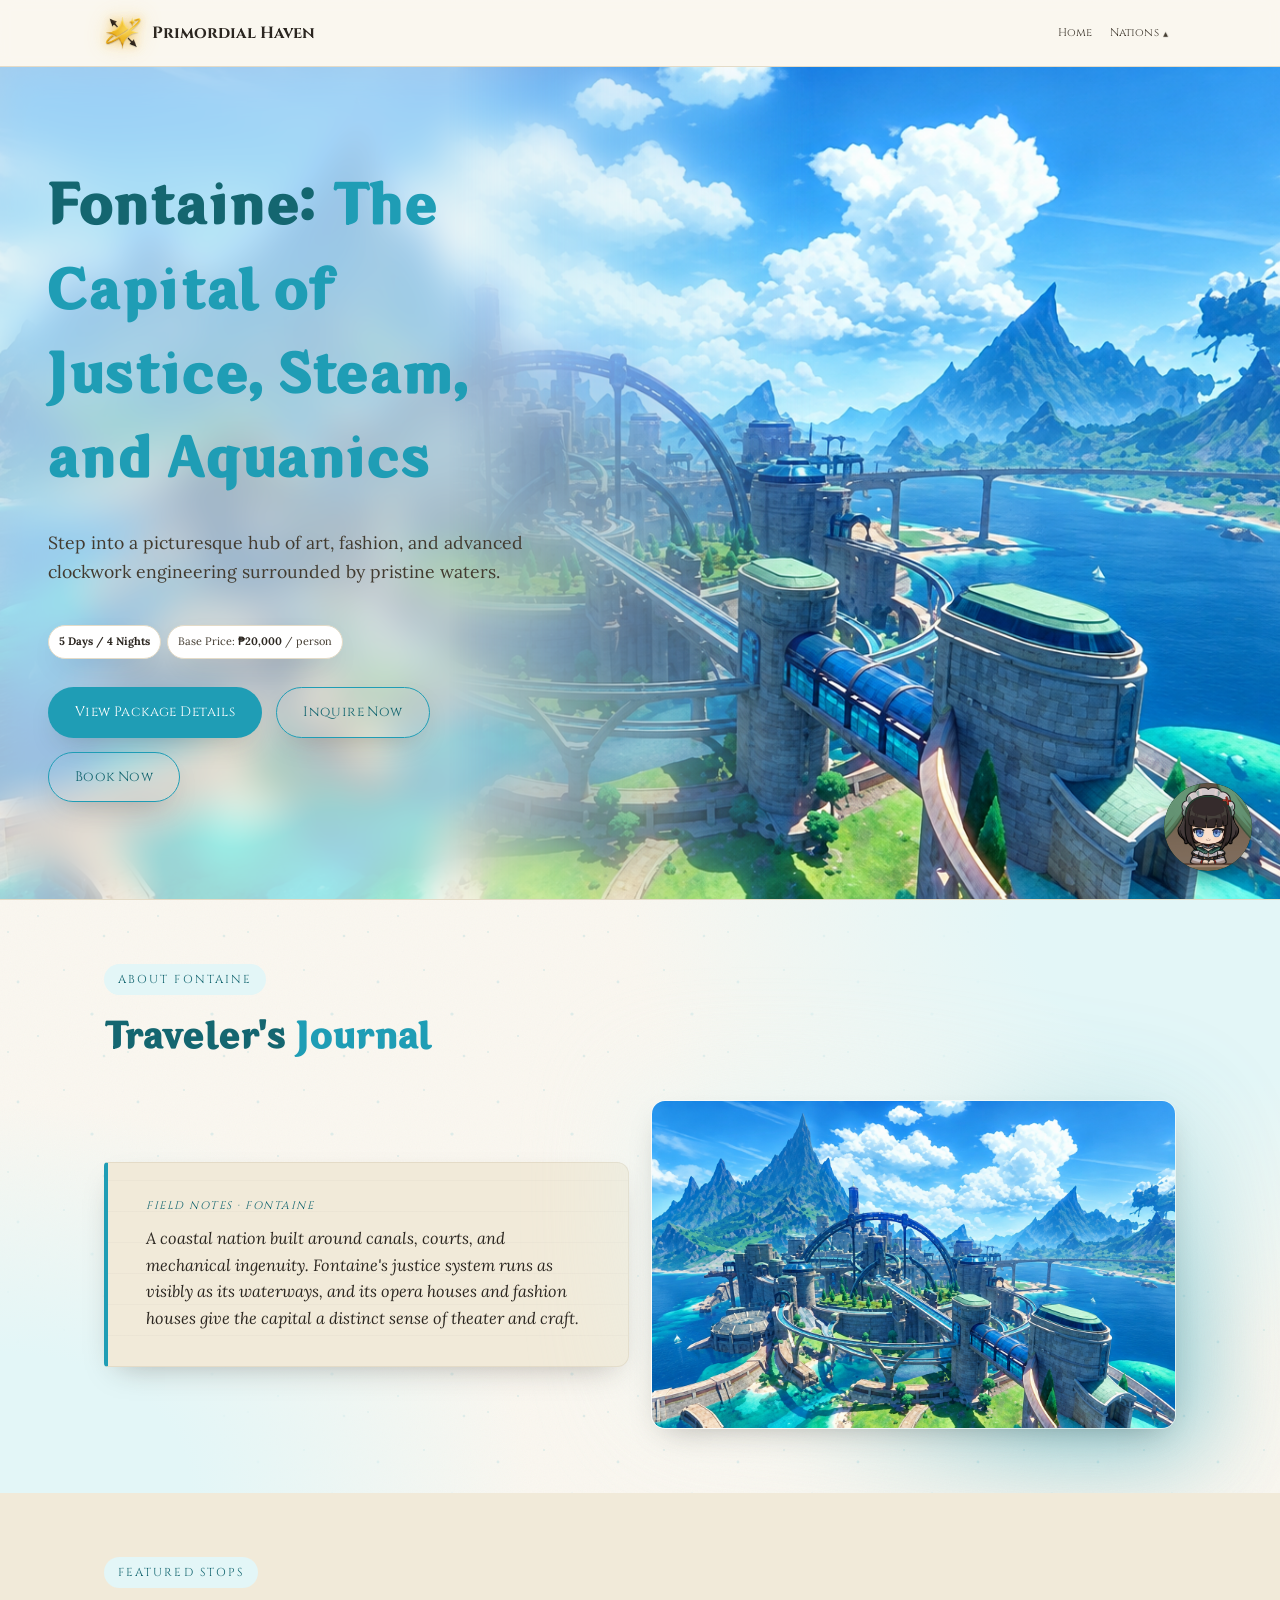
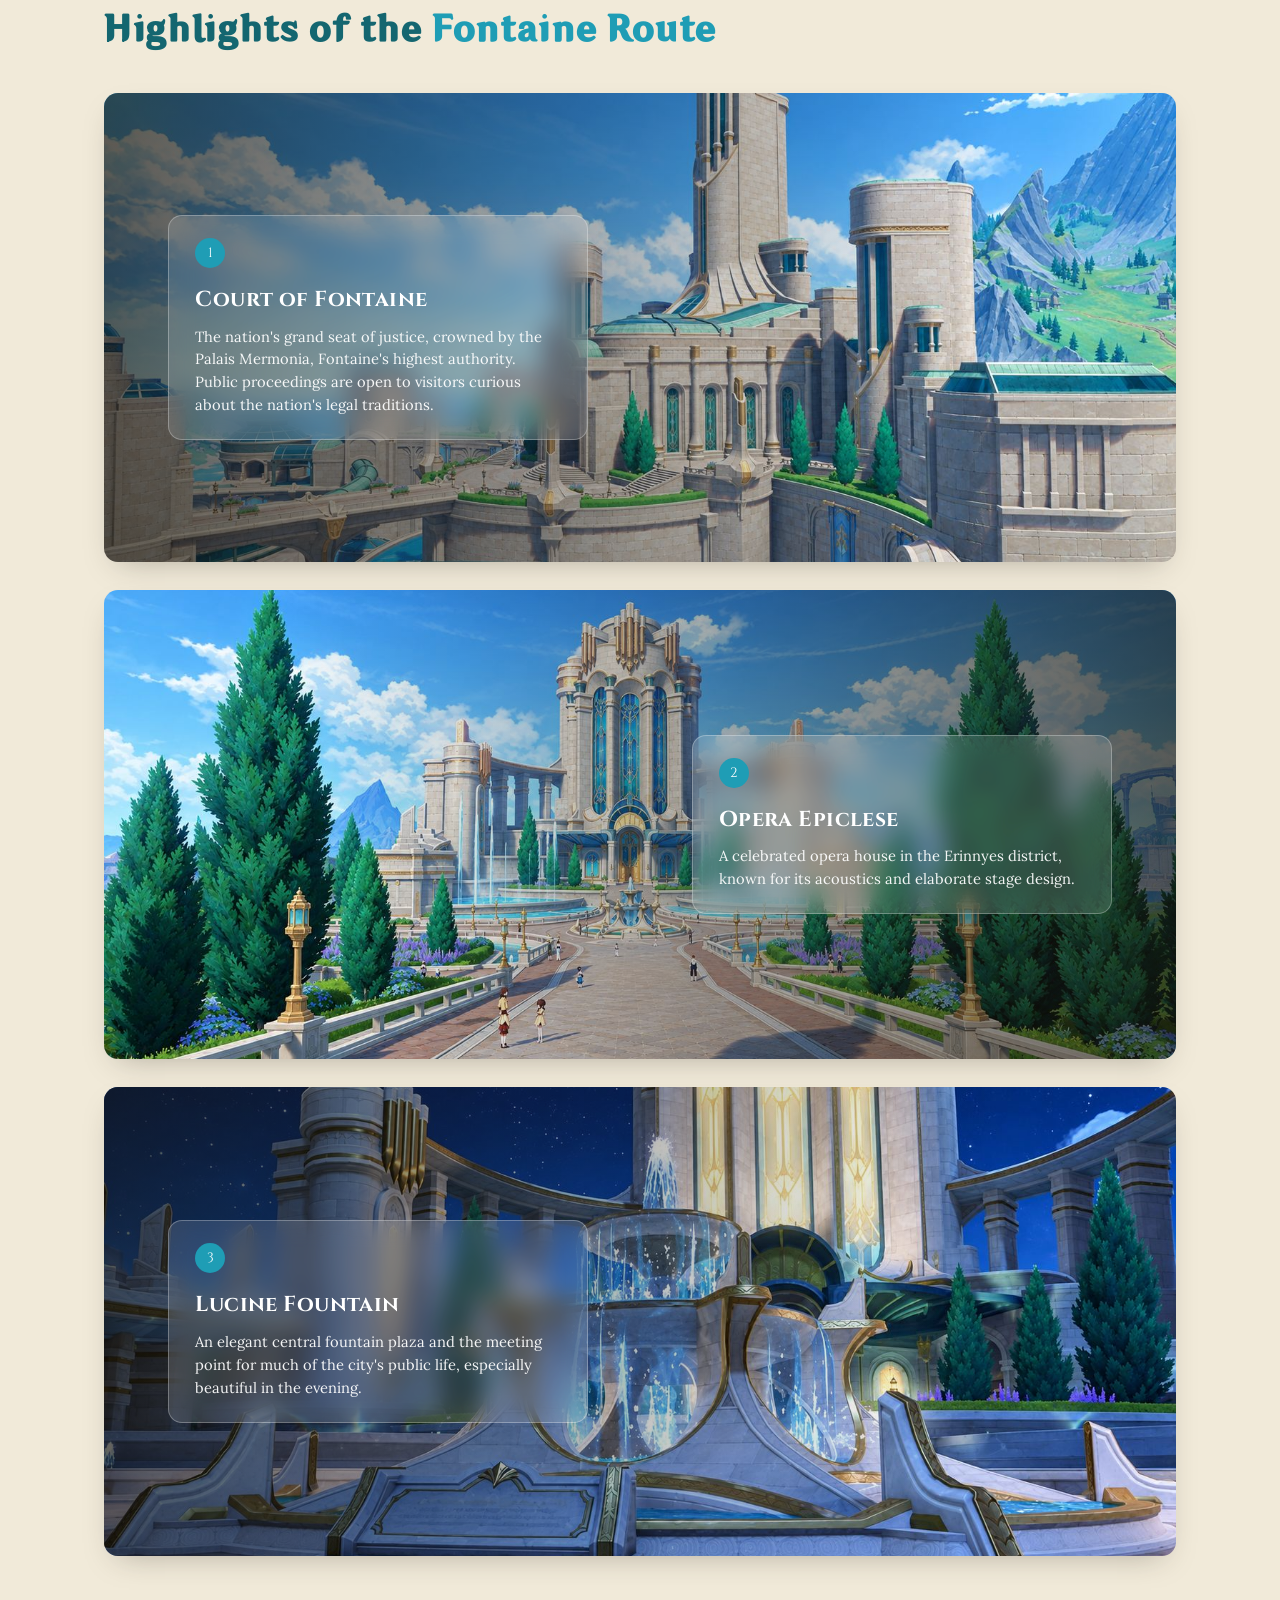
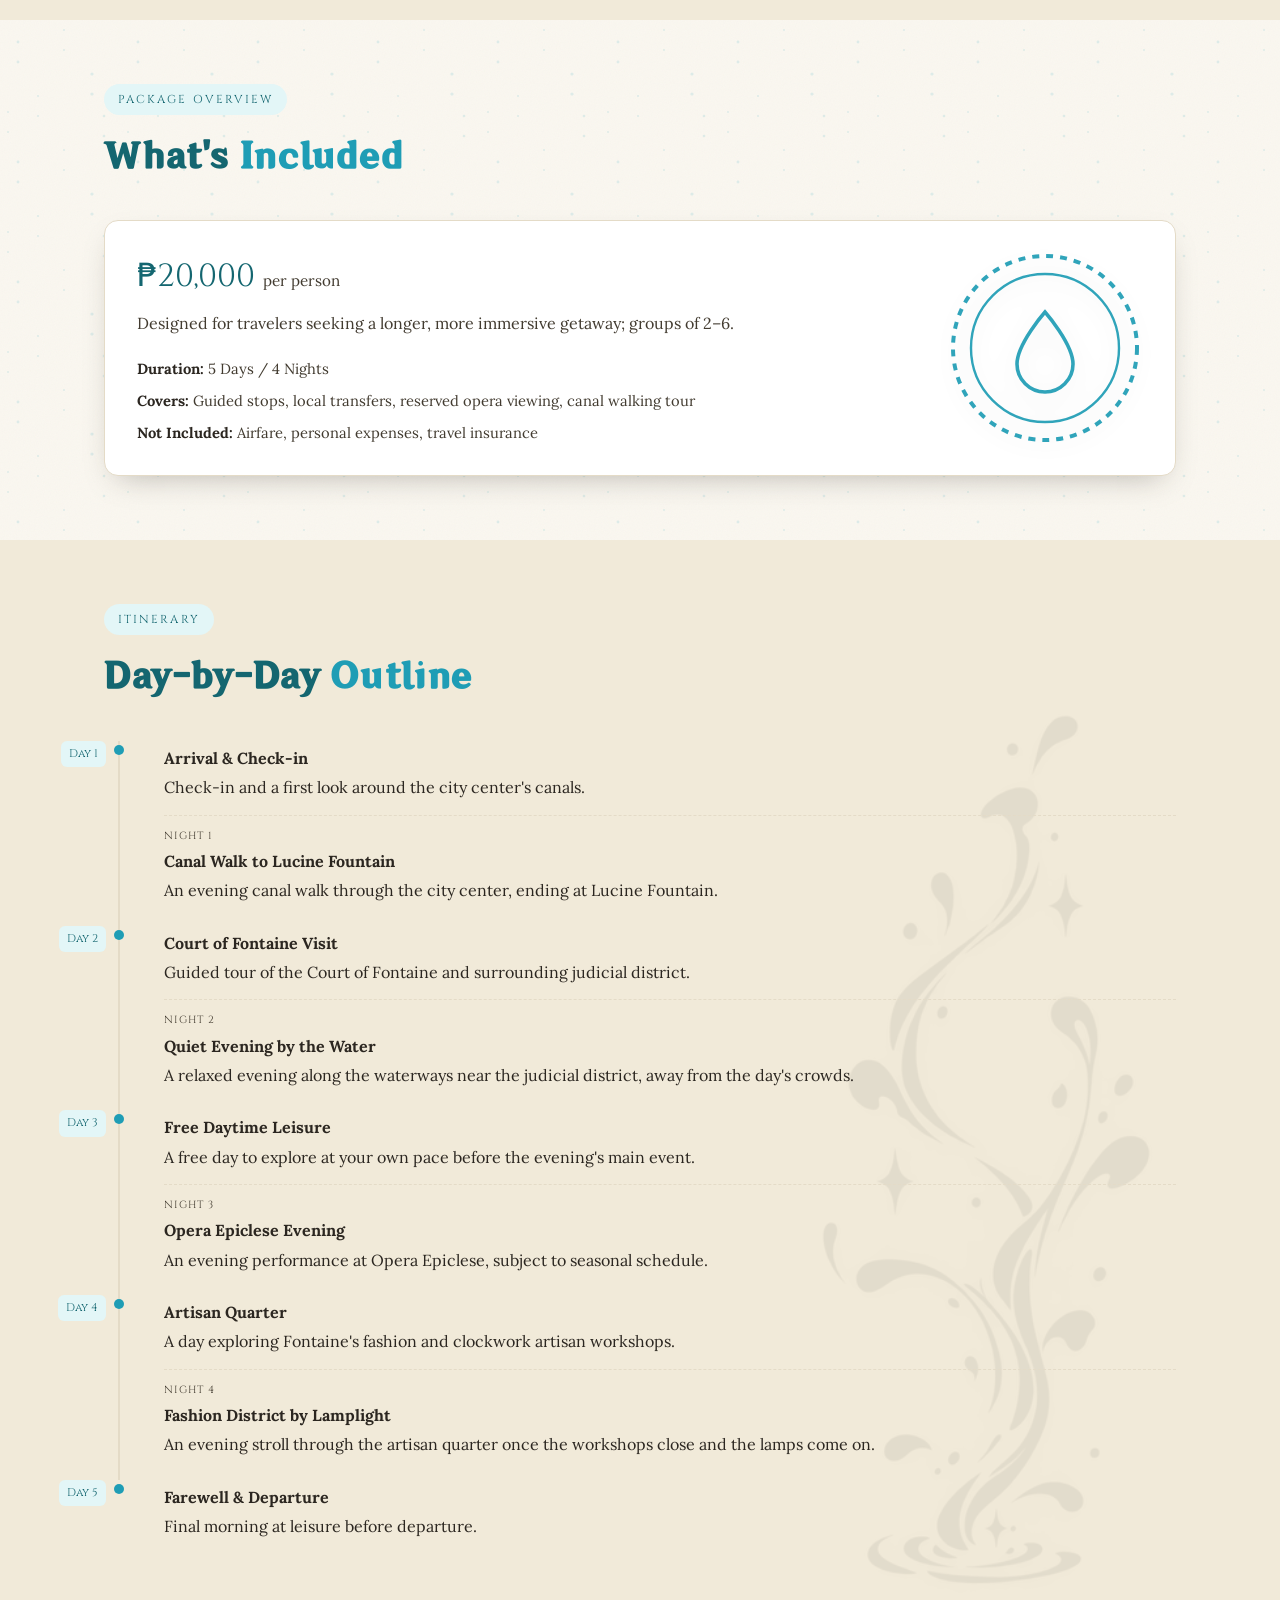
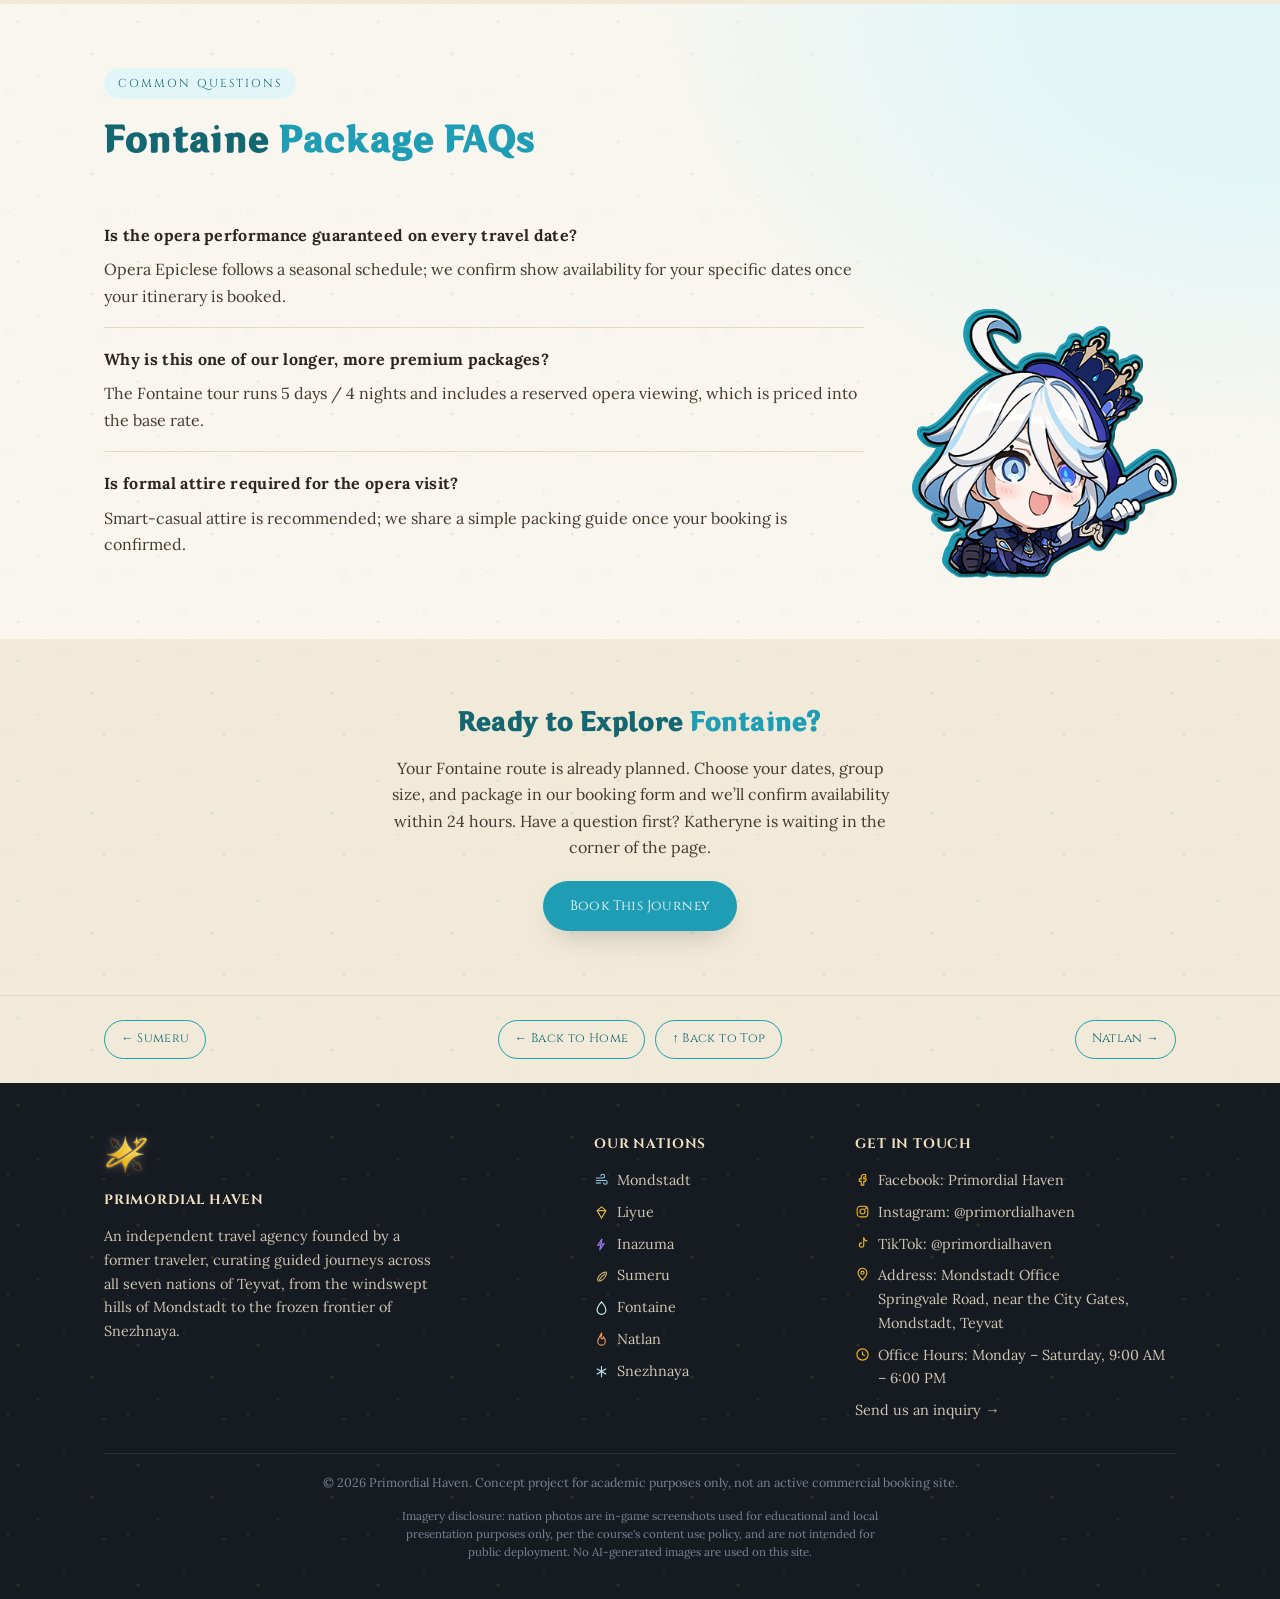
==== commit d25b92d3: "Replace FAQ chibi illustrations" ====
--- a/fontaine.html
+++ b/fontaine.html
@@ -154,30 +154,19 @@
           <span class="nation-title-b">Included</span>
         </h2>
       </div>
-      <!-- Postcard: a featured-stop photo on the left, the package details as the
-           message, and the nation's stamp with Book Now on the right -->
-      <div class="price-panel postcard">
-        <figure class="postcard-photo">
-          <img src="assets/img/stops/opera-epiclese.jpg" alt="Opera Epiclese, Fontaine, Teyvat" loading="lazy">
-          <figcaption>Greetings from Opera Epiclese</figcaption>
-        </figure>
-        <div class="postcard-body">
-          <div class="price-info">
-            <div>
-              <div class="amount">&#8369;20,000 <span>per person</span></div>
-              <p>Designed for travelers seeking a longer, more immersive getaway; groups of 2&ndash;6.</p>
-            </div>
-            <ul class="spec-list">
-              <li><strong>Duration:</strong> 5 Days / 4 Nights</li>
-              <li><strong>Covers:</strong> Guided stops, local transfers, reserved opera viewing, canal walking tour</li>
-              <li><strong>Not Included:</strong> Airfare, personal expenses, travel insurance</li>
-            </ul>
-          </div>
-          <div class="postcard-side">
-            <svg class="nation-stamp" viewBox="0 0 100 100" fill="none" stroke="currentColor" aria-hidden="true"><circle cx="50" cy="50" r="46" stroke-width="2" stroke-dasharray="3.5 3.5"/><circle cx="50" cy="50" r="37" stroke-width="1.2"/><g transform="translate(26,26) scale(2)" stroke-width="0.9"><path d="M12 3s7 8 7 13a7 7 0 0 1-14 0c0-5 7-13 7-13Z"/></g></svg>
-            <a href="#book=fontaine" class="btn postcard-book" data-open-form="booking" data-package="fontaine">Book Now</a>
-          </div>
-        </div>
+      <div class="price-panel">
+        <div class="price-info">
+          <div>
+            <div class="amount">&#8369;20,000 <span>per person</span></div>
+            <p>Designed for travelers seeking a longer, more immersive getaway; groups of 2&ndash;6.</p>
+          </div>
+          <ul class="spec-list">
+            <li><strong>Duration:</strong> 5 Days / 4 Nights</li>
+            <li><strong>Covers:</strong> Guided stops, local transfers, reserved opera viewing, canal walking tour</li>
+            <li><strong>Not Included:</strong> Airfare, personal expenses, travel insurance</li>
+          </ul>
+        </div>
+        <svg class="nation-stamp" viewBox="0 0 100 100" fill="none" stroke="currentColor" aria-hidden="true"><circle cx="50" cy="50" r="46" stroke-width="2" stroke-dasharray="3.5 3.5"/><circle cx="50" cy="50" r="37" stroke-width="1.2"/><g transform="translate(26,26) scale(2)" stroke-width="0.9"><path d="M12 3s7 8 7 13a7 7 0 0 1-14 0c0-5 7-13 7-13Z"/></g></svg>
       </div>
     </div>
   </section>
@@ -267,7 +256,7 @@
           confirmed.</p>
         </div>
       </div>
-      <img class="faq-chibi" src="assets/img/chibis/furina-fontaine.webp"
+      <img class="faq-chibi" src="assets/img/chibis/furina-fontaine.png"
            alt="Furina, thinking" loading="lazy">
     </div>
   </section>
--- a/assets/css/style.css
+++ b/assets/css/style.css
@@ -1,3 +1,5 @@
+/* Primordial Haven — shared stylesheet for all 8 pages, numbered sections 1-10 below. */
+
 /* ---------- 1. Colors and basic page setup ---------- */
 
 /* Colors and sizes used everywhere, defined once here as variables. */
@@ -17,9 +19,10 @@
   --charcoal-soft: #c9ccd3;
   --shadow: 0 12px 30px -14px rgba(43, 38, 32, 0.35);
   --radius: 14px;           /* standard rounded-corner size */
-  --maxw: 1320px;           /* max width of page content (wider, so the left and right margins stay small) */
+  --maxw: 1120px;           /* max width of page content */
   /* A few sparse, minimal dots (not an icon or logo) used to keep flat
-     background areas from reading as totally empty. */
+     background areas from reading as totally empty. Gold on the
+     homepage; each nation below recolors it with its own accent. */
   --pattern: url("data:image/svg+xml,%3Csvg xmlns='http://www.w3.org/2000/svg' width='120' height='120'%3E%3Cg fill='%23c9962c' opacity='0.13'%3E%3Ccircle cx='18' cy='22' r='1.4'/%3E%3Ccircle cx='64' cy='10' r='1'/%3E%3Ccircle cx='92' cy='54' r='1.6'/%3E%3Ccircle cx='38' cy='76' r='1.1'/%3E%3Ccircle cx='104' cy='96' r='1.3'/%3E%3Ccircle cx='8' cy='92' r='1'/%3E%3C/g%3E%3C/svg%3E");
 }
 
@@ -757,21 +760,19 @@
 
 /* Centers this one intro paragraph instead of following the left edge. */
 .lede-center {
-  max-width: 68ch;
-  margin: -10px auto 36px;
-  text-align: center;
-  font-size: 1.25rem;
-  font-weight: 700;
-  font-style: italic;
-  color: var(--ink);
-}
-
-/* Centered single column of body text, used instead of the old two-column
-   layout so it reads as one continuous story rather than a grid. */
+    max-width: 68ch;
+    margin: -10px 0 36px;
+    text-align: justify;
+    font-size: 1.25rem;
+    font-weight: 700;
+    font-style: italic;
+    color: var(--ink);
+}
+
 .story-body {
-  max-width: 70ch;
-  margin: 0 auto;
-  text-align: center;
+    max-width: 70ch;
+    margin: 0;
+    text-align: justify; /* Changed from center */
 }
 
 /* Keeps this one heading on a single line at every screen size. */
@@ -1227,8 +1228,7 @@
 /* Day-by-day itinerary, styled like a timeline with a "Day N" tag each line. */
 .itinerary {
   list-style: none;
-  /* Room on the left for the "Day N" tags, which sit left of the line. */
-  padding: 0 0 0 64px;
+  padding: 0;
   margin: 0;
   counter-reset: day;
 }
@@ -2637,138 +2637,85 @@
   }
 }
 
-/* Phones: tighter itinerary spacing so the timeline text keeps its width. */
-@media (max-width: 560px) {
-  .itinerary {
-    padding-left: 56px;
-  }
-  .itinerary li {
-    margin-left: 6px;
-    padding-left: 26px;
-  }
-}
-
-/* ---------- 24. Package Overview as a postcard (nation pages) ---------- */
-
-/* Left: a featured-stop photo. Middle: the package details, written like a
-   postcard's message. Right, behind a dashed postcard divider: the nation's
-   stamp at the top and Book Now at the bottom. */
-.price-panel.postcard {
+/* ---------- 24. Our Story: text left, photo right (homepage) ---------- */
+
+.story-layout {
   display: grid;
-  grid-template-columns: minmax(0, 0.85fr) minmax(0, 1.45fr);
-  padding: 0;
-  overflow: hidden;
-}
-
-.postcard-photo {
-  position: relative;
-  margin: 0;
-  min-height: 300px;
-}
-
-.postcard-photo img {
+  grid-template-columns: minmax(0, 1.15fr) minmax(0, 1fr);
+  gap: 56px;
+  align-items: center;
+}
+
+/* Text follows the left edge here instead of being centered. */
+.story-layout .lede-center,
+.story-layout .story-body {
+  text-align: left;
+  margin-left: 0;
+  margin-right: 0;
+}
+
+.story-layout .lede-center {
+  margin-bottom: 24px;
+  font-size: 1.15rem;
+}
+
+/* Cropped from the left so Lumine and the sun stay in frame. */
+.story-photo .photo-frame {
+  aspect-ratio: 5 / 4;
+}
+
+.story-photo .photo-frame img {
+  object-position: 80% center;
+  transform-origin: 80% 100%; /* hover zoom never cuts off her feet */
+}
+
+@media (max-width: 860px) {
+  .story-layout {
+    grid-template-columns: 1fr;
+    gap: 36px;
+  }
+  /* Full, uncropped photo below the text. */
+  .story-photo {
+    max-width: 560px;
+    margin: 0 auto;
+    width: 100%;
+  }
+  .story-photo .photo-frame {
+    aspect-ratio: 869 / 527;
+  }
+}
+
+/* ---------- 25. FAQ: soft depth + Lumine shadow (homepage) ---------- */
+
+.home-page .faq-section {
+  overflow: hidden; /* keeps the silhouette from widening the page */
+  box-shadow:
+    inset 0 28px 40px -34px rgba(43, 38, 32, 0.28),
+    inset 0 -28px 40px -34px rgba(43, 38, 32, 0.28);
+}
+
+/* lumine-bg.png as a full-height gold silhouette on the right, like the
+   windmill behind the nation itineraries. */
+.home-page .faq-section::after {
+  content: "";
   position: absolute;
-  inset: 0;
-  width: 100%;
-  height: 100%;
-  object-fit: cover;
-}
-
-/* "Greetings from …" label, in the same frosted glass as the Featured Stops. */
-.postcard-photo figcaption {
-  position: absolute;
-  left: 16px;
-  bottom: 16px;
-  padding: 7px 14px;
-  border-radius: 999px;
-  font-family: "Cinzel", serif;
-  font-size: 0.78rem;
-  letter-spacing: 0.03em;
-  color: #fff;
-  background: rgba(255, 255, 255, 0.16);
-  border: 1px solid rgba(255, 255, 255, 0.35);
-  -webkit-backdrop-filter: blur(10px);
-  backdrop-filter: blur(10px);
-}
-
-.postcard-body {
-  display: grid;
-  grid-template-columns: minmax(0, 1fr) auto;
-  gap: 0 28px;
-  padding: 30px 32px;
-}
-
-/* The short note reads like a handwritten line on a postcard. */
-.postcard .price-info > div > p {
-  font-style: italic;
-}
-
-.postcard-side {
-  display: flex;
-  flex-direction: column;
-  align-items: flex-end;
-  justify-content: space-between;
-  gap: 18px;
-  padding-left: 28px;
-  border-left: 1px dashed var(--line);
-}
-
-/* The stamp sits in the corner like postage, slightly tilted. */
-.postcard .nation-stamp {
-  position: static;
-  transform: rotate(-8deg);
-  width: 132px;
-  height: 132px;
-  margin: 0;
-}
-
-.postcard-book {
-  white-space: nowrap;
-}
-
-/* Tablets: the photo becomes a wide strip above the postcard. */
-@media (max-width: 860px) {
-  .price-panel.postcard {
-    grid-template-columns: minmax(0, 1fr);
-  }
-  .postcard-photo {
-    min-height: 0;
-    aspect-ratio: 16 / 7;
-  }
-}
-
-/* Phones: the stamp and Book Now move below the details, side by side. */
-@media (max-width: 560px) {
-  .price-panel.postcard {
-    padding: 0;
-  }
-  .postcard-photo {
-    aspect-ratio: 16 / 9;
-  }
-  .postcard-body {
-    grid-template-columns: minmax(0, 1fr);
-    padding: 22px 20px;
-  }
-  .postcard-side {
-    flex-direction: row;
-    align-items: center;
-    padding: 18px 0 0;
-    margin-top: 18px;
-    border-left: 0;
-    border-top: 1px dashed var(--line);
-  }
-  .postcard .nation-stamp {
-    width: 92px;
-    height: 92px;
-  }
-}
-
-/* ---------- 25. Nations menu always fully on screen ---------- */
-
-/* The Nations button sits near the right edge of the header, so its menu
-   opens toward the left (right edges lined up) on every screen size,
-   instead of hanging off the right side of the screen. */
-.nav-dropdown-menu {
-  left: auto;
-  right: 0;
-}
+  top: 0;
+  bottom: 0;
+  right: -40px; /* bleeds slightly off the right edge */
+  aspect-ratio: 586 / 777;
+  background: url("../img/lumine-bg.png") no-repeat right bottom / contain;
+  /* Turns the image into a flat silhouette in --accent-dark (#a5761c). */
+  filter: brightness(0) invert(94%) sepia(14%) saturate(5123%) hue-rotate(327deg) brightness(63%) contrast(109%);
+  opacity: 0.11;
+  pointer-events: none;
+  z-index: -1;
+}
+
+@media (max-width: 760px) {
+  .home-page .faq-section::after {
+    top: auto;
+    right: 0;
+    width: 90%;
+    opacity: 0.08;
+  }
+}
--- a/assets/css/forms.css
+++ b/assets/css/forms.css
@@ -1,3 +1,11 @@
+/* Primordial Haven — shared form styles (Booking form now, Inquiry form next).
+   Loaded after style.css, so it reuses the site's fonts and color variables.
+   Every form opens inside the same pop-up (.form-modal, from
+   assets/js/form-modal.js) over a blurred view of the current page.
+   Building the Inquiry form: reuse .form-card, .form-head, .form-close,
+   .form-body, .field*, .pill-input, .pill-btn* and .form-actions*; only
+   form-specific layout (like .field-row-package) is unique to a form. */
+
 :root {
   --form-card-bg: #f0f0f0;        /* light gray card, from the design */
   --form-field-bg: #fff8c2;       /* pale yellow pill fields, from the design */
@@ -26,7 +34,6 @@
   animation: formModalFade 0.2s ease;
 }
 
-/* Closed pop-up is removed from view. */
 .form-modal[hidden] {
   display: none;
 }
@@ -45,12 +52,10 @@
   display: contents;
 }
 
-/* Hides the form that isn't open. */
 .form-modal-content[hidden] {
   display: none;
 }
 
-/* No focus outline on the dialog box itself (its fields show focus). */
 .form-modal-dialog:focus {
   outline: none;
 }
@@ -65,7 +70,6 @@
   to   { opacity: 1; transform: none; }
 }
 
-/* No pop-up animation for visitors who prefer less motion. */
 @media (prefers-reduced-motion: reduce) {
   .form-modal,
   .form-modal-dialog {
@@ -112,7 +116,6 @@
   transition: background-color 0.15s, color 0.15s;
 }
 
-/* X button hover and keyboard-focus states. */
 .form-close:hover {
   background: rgba(43, 38, 32, 0.08);
   color: var(--ink);
@@ -123,12 +126,10 @@
   outline-offset: 2px;
 }
 
-/* Hides the form steps that aren't showing. */
 .form-card[hidden] {
   display: none;
 }
 
-/* Form title row: logo and heading, centered. */
 .form-head {
   display: flex;
   align-items: center;
@@ -142,20 +143,17 @@
   flex-shrink: 0;
 }
 
-/* Logo next to the form title. */
 .form-logo {
   height: 38px;
   width: auto;
 }
 
-/* Form title. */
 .form-head h2 {
   margin: 0;
   font-size: 1.4rem;
   color: var(--ink);
 }
 
-/* Titles get focus when a step opens (for screen readers) but show no outline. */
 .form-card h2:focus {
   outline: none;
 }
@@ -165,7 +163,6 @@
   margin: 0 auto;
 }
 
-/* Smaller heading inside a form, e.g. "Select Your Package". */
 .form-subhead {
   margin: 18px 0 8px;
   font-size: 1.02rem;
@@ -182,18 +179,15 @@
 }
 
 .field,
-/* A group of related fields (first and last name) with no fieldset border. */
 .field-group {
   margin-bottom: var(--form-gap);
   min-width: 0;
 }
 
-/* Fields side by side share the row's spacing instead of their own. */
 .field-row .field {
   margin-bottom: 0;
 }
 
-/* Label above each field. */
 .field-label {
   display: block;
   padding: 0 0 3px 14px;
@@ -201,18 +195,15 @@
   color: var(--ink);
 }
 
-/* The Name legend lines up like an ordinary label. */
 legend.field-label {
   float: left;      /* lets the legend sit like a normal label */
   width: 100%;
 }
 
-/* Starts the name fields below the floated legend. */
 .field-group .field-row {
   clear: both;
 }
 
-/* Red asterisk on required fields. */
 .req {
   color: #d93025;
   margin-left: 1px;
@@ -225,19 +216,16 @@
   color: #8a8170;
 }
 
-/* Grid row for fields placed side by side. */
 .field-row {
   display: grid;
   gap: 0 var(--form-gap);
 }
 
-/* Two equal columns (first/last name, check-in/check-out). */
 .field-row-2 {
   grid-template-columns: repeat(2, minmax(0, 1fr));
   column-gap: 16px;
 }
 
-/* Space below the date row. */
 .field-row-dates {
   margin-bottom: var(--form-gap);
 }
@@ -258,26 +246,40 @@
   transition: border-color 0.15s, box-shadow 0.15s;
 }
 
-/* Placeholder text in a soft brown. */
 .pill-input::placeholder {
   color: #9a8f6e;
   opacity: 1;
 }
 
-/* Gold glow on the field being typed in. */
 .pill-input:focus {
   outline: none;
   border-color: var(--brand-dark);
   box-shadow: var(--form-field-shadow), 0 0 0 3px rgba(240, 180, 41, 0.45);
 }
 
-/* Red outline on a field with an error. */
+/* Read-only (auto-filled) fields are grayed out. */
+.pill-input[readonly] {
+  background: #e3e1dc;
+  color: #6f685b;
+  border-color: #b8b2a6;
+  box-shadow: none;
+  cursor: not-allowed;
+}
+
+.pill-input[readonly]::placeholder {
+  color: #a19b8f;
+}
+
+.pill-input[readonly]:focus {
+  border-color: #8f887a;
+  box-shadow: 0 0 0 3px rgba(240, 180, 41, 0.35);
+}
+
 .pill-input[aria-invalid="true"] {
   border-color: var(--form-error);
   box-shadow: var(--form-field-shadow), 0 0 0 2px rgba(179, 38, 30, 0.2);
 }
 
-/* Dropdowns: same pill shape, with a custom chevron. */
 .pill-select {
   -webkit-appearance: none;
   appearance: none;
@@ -290,7 +292,6 @@
   background-size: 18px;
 }
 
-/* Number fields leave room for the browser's arrows. */
 .pill-input[type="number"] {
   padding-right: 10px;
 }
@@ -300,12 +301,10 @@
   position: relative;
 }
 
-/* Room on the right for the calendar button. */
 .date-wrap .pill-input {
   padding-right: 40px;
 }
 
-/* Round calendar button inside the date field. */
 .date-btn {
   position: absolute;
   top: 50%;
@@ -321,16 +320,37 @@
   cursor: pointer;
 }
 
-/* Calendar button hover. */
 .date-btn:hover {
   background: rgba(43, 38, 32, 0.08);
   color: var(--ink);
 }
 
-/* Calendar icon fills its button. */
 .date-btn svg {
   width: 100%;
   height: 100%;
+}
+
+/* Clear (x) button: only shown while the field has a date. */
+.date-clear {
+  right: 36px;
+  padding: 6px;
+}
+
+.date-wrap .pill-input:placeholder-shown ~ .date-clear {
+  display: none;
+}
+
+.date-wrap .pill-input:not(:placeholder-shown) {
+  padding-right: 68px;
+}
+
+/* Read-only date: the x takes the calendar's spot. */
+.date-wrap-auto .date-clear {
+  right: 8px;
+}
+
+.date-wrap-auto .pill-input:not(:placeholder-shown) {
+  padding-right: 40px;
 }
 
 /* The browser's own date picker, kept invisible under the button. */
@@ -359,7 +379,6 @@
   border: 0;
 }
 
-/* Red message under a field. */
 .field-error {
   margin: 4px 0 0;
   padding-left: 14px;
@@ -368,12 +387,10 @@
   color: var(--form-error);
 }
 
-/* Messages stay hidden until there's an error. */
 .field-error[hidden] {
   display: none;
 }
 
-/* Centered message for a failed send, above the buttons. */
 .form-error {
   margin-top: 12px;
   padding-left: 0;
@@ -399,18 +416,15 @@
   transition: background-color 0.15s, transform 0.15s;
 }
 
-/* Buttons lift slightly on hover. */
 .pill-btn:hover {
   transform: translateY(-1px);
 }
 
-/* Clear outline for keyboard users. */
 .pill-btn:focus-visible {
   outline: 3px solid var(--ink);
   outline-offset: 3px;
 }
 
-/* While sending, the button fades and shows a waiting cursor. */
 .pill-btn:disabled {
   opacity: 0.65;
   cursor: wait;
@@ -422,12 +436,10 @@
   background: var(--brand);
 }
 
-/* Darker gold on hover. */
 .pill-btn-gold:hover {
   background: var(--brand-dark);
 }
 
-/* Cream button (Back). */
 .pill-btn-cream {
   background: var(--paper-alt);
 }
@@ -436,7 +448,6 @@
   background: #e7dcc3;
 }
 
-/* Pale yellow button (Okay on the notice). */
 .pill-btn-light {
   background: var(--form-field-bg);
 }
@@ -445,18 +456,15 @@
   background: #fbefa0;
 }
 
-/* Button row at the bottom of a form. */
 .form-actions {
   margin-top: 22px;
 }
 
-/* A single button, centered. */
 .form-actions-center {
   display: flex;
   justify-content: center;
 }
 
-/* Centered buttons get a comfortable minimum width. */
 .form-actions-center .pill-btn {
   min-width: 220px;
 }
@@ -478,6 +486,64 @@
   resize: vertical;
 }
 
+/* ---------- Close confirmation box (form-modal.js) ---------- */
+.form-confirm {
+  position: fixed;
+  inset: 0;
+  z-index: 210;
+  display: flex;
+  padding: 24px 20px;
+  overflow-y: auto;
+  background: rgba(22, 26, 33, 0.32);
+  animation: formModalFade 0.15s ease;
+}
+
+.form-confirm[hidden] {
+  display: none;
+}
+
+/* Title left with the X top-right; Cancel left, Discard + Save right. */
+.form-confirm-card {
+  max-width: 460px;
+  margin: auto;
+  padding: 26px 28px 24px;
+  animation: formModalRise 0.2s ease;
+}
+
+.form-confirm-card h2 {
+  margin: 0 40px 10px 0;
+  font-size: 1.3rem;
+  color: var(--ink);
+}
+
+.form-confirm-card p {
+  margin: 0;
+  font-size: 0.92rem;
+  color: var(--ink-soft);
+}
+
+.form-actions-confirm {
+  display: flex;
+  flex-wrap: wrap;
+  gap: 10px;
+  margin-top: 28px;
+}
+
+.form-actions-confirm .pill-btn {
+  height: 40px;
+  min-width: 100px;
+  padding: 0 22px;
+}
+
+.form-actions-confirm .pill-btn:first-child {
+  margin-right: auto;
+}
+
+/* Save is the widest, as the main action. */
+.form-actions-confirm [data-confirm-choice="save"] {
+  min-width: 140px;
+}
+
 /* ---------- Inquiry form only ---------- */
 
 /* Tighter spacing, as in the inquiry design. */
@@ -490,7 +556,6 @@
   column-gap: 12px;
 }
 
-/* Inquiry form: less space above Submit. */
 .form-compact .form-actions {
   margin-top: 18px;
 }
@@ -502,12 +567,10 @@
   column-gap: 16px;
 }
 
-/* "Number of Guests" stays on one line. */
 .field-guests .field-label {
   white-space: nowrap;
 }
 
-/* Narrow guests field. */
 .field-guests .pill-input {
   width: 130px;
 }
@@ -520,7 +583,6 @@
   color: var(--ink-soft);
 }
 
-/* Summary card on a warm off-white, like a paper receipt. */
 .receipt {
   background: #fffdf6;
   border: 1px solid var(--line);
@@ -529,7 +591,6 @@
   box-shadow: 0 6px 18px -12px rgba(43, 38, 32, 0.45);
 }
 
-/* Small gold heading for each part (Traveler, Trip, Price). */
 .receipt-title {
   margin: 0 0 4px;
   font-family: "Cinzel", serif;
@@ -539,20 +600,17 @@
   color: var(--brand-dark);
 }
 
-/* Each part ends with a dashed tear line. */
 .receipt-rows {
   margin: 0 0 12px;
   padding-bottom: 10px;
   border-bottom: 1px dashed #cdbf9c;
 }
 
-/* No tear line after the last part. */
 .receipt-rows:last-child {
   border-bottom: 0;
   padding-bottom: 0;
 }
 
-/* One line of the receipt: label left, value right. */
 .receipt-row {
   display: flex;
   justify-content: space-between;
@@ -563,13 +621,11 @@
   color: var(--ink);
 }
 
-/* Field names in bold. */
 .receipt-row dt {
   font-weight: 700;
   flex-shrink: 0;
 }
 
-/* Values right-aligned; long emails wrap instead of overflowing. */
 .receipt-row dd {
   margin: 0;
   text-align: right;
@@ -584,7 +640,6 @@
   font-size: 1rem;
 }
 
-/* Total in bold dark gold. */
 .receipt-total dd {
   font-weight: 700;
   color: var(--brand-dark);
@@ -596,14 +651,12 @@
   padding: 32px 36px 28px;
 }
 
-/* "Submitted!" heading. */
 .form-notice h2 {
   margin: 0 0 16px;
   text-align: center;
   font-size: 1.35rem;
 }
 
-/* Notice text. */
 .form-notice p {
   font-size: 0.88rem;
   color: var(--ink);
@@ -615,12 +668,10 @@
   white-space: nowrap;
 }
 
-/* Space above the Okay button. */
 .form-notice .form-actions {
   margin-top: 20px;
 }
 
-/* Okay button: small and centered. */
 .form-notice .form-actions-center .pill-btn {
   min-width: 156px;
   height: 34px;
@@ -690,6 +741,19 @@
     width: 26px;
     height: 26px;
   }
+  .date-clear {
+    right: 30px;
+    padding: 5px;
+  }
+  .date-wrap .pill-input:not(:placeholder-shown) {
+    padding-right: 58px;
+  }
+  .date-wrap-auto .date-clear {
+    right: 4px;
+  }
+  .date-wrap-auto .pill-input:not(:placeholder-shown) {
+    padding-right: 30px;
+  }
   .form-subhead {
     margin-top: 14px;
   }
@@ -739,6 +803,22 @@
   .form-notice h2 {
     font-size: 1.2rem;
   }
+  .form-confirm {
+    padding: 14px 12px;
+  }
+  .form-confirm-card {
+    padding: 22px 18px 20px;
+  }
+  .form-confirm-card h2 {
+    font-size: 1.15rem;
+  }
+  .form-actions-confirm .pill-btn {
+    min-width: 0;
+    padding: 0 16px;
+  }
+  .form-actions-confirm [data-confirm-choice="save"] {
+    min-width: 104px;
+  }
 }
 
 /* Narrow phones: keep "MM/DD/YYYY" fully visible next to the calendar icon. */
@@ -759,9 +839,21 @@
     height: 22px;
     padding: 2px;
   }
-}
-
-/* Very narrow phones: smaller title and padding. */
+  .date-clear {
+    right: 25px;
+    padding: 4px;
+  }
+  .date-wrap .pill-input:not(:placeholder-shown) {
+    padding-right: 49px;
+  }
+  .date-wrap-auto .date-clear {
+    right: 3px;
+  }
+  .date-wrap-auto .pill-input:not(:placeholder-shown) {
+    padding-right: 26px;
+  }
+}
+
 @media (max-width: 360px) {
   .form-head h2 {
     font-size: 1.1rem;
@@ -793,7 +885,6 @@
   animation: formModalFadeOut 0.18s ease forwards;
 }
 
-/* The card sinks slightly as it fades. */
 .form-modal.is-closing .form-modal-dialog {
   animation: formModalSink 0.18s ease forwards;
 }
@@ -806,9 +897,10 @@
   to { opacity: 0; transform: translateY(10px) scale(0.985); }
 }
 
-/* No step or closing animation for visitors who prefer less motion. */
 @media (prefers-reduced-motion: reduce) {
   .form-modal .form-card:not([hidden]),
+  .form-confirm,
+  .form-confirm-card,
   .form-modal.is-closing,
   .form-modal.is-closing .form-modal-dialog {
     animation: none;
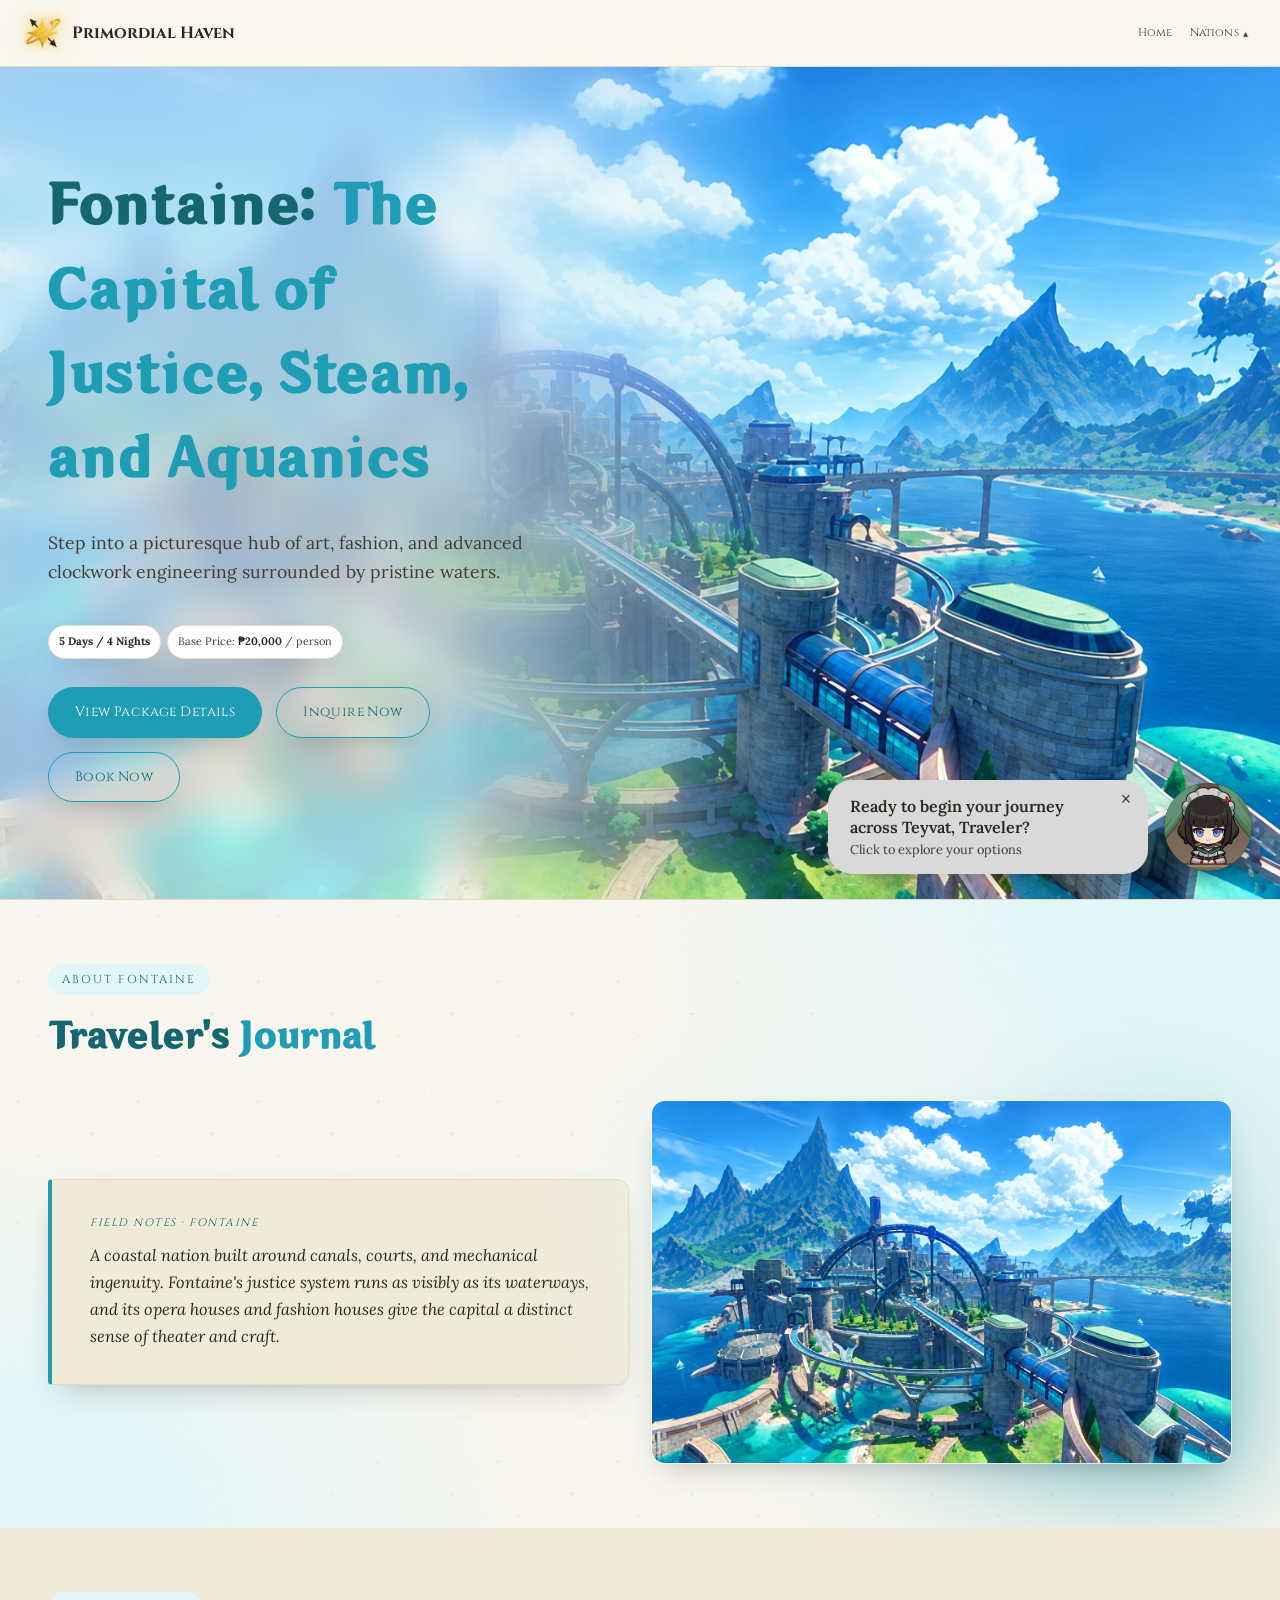
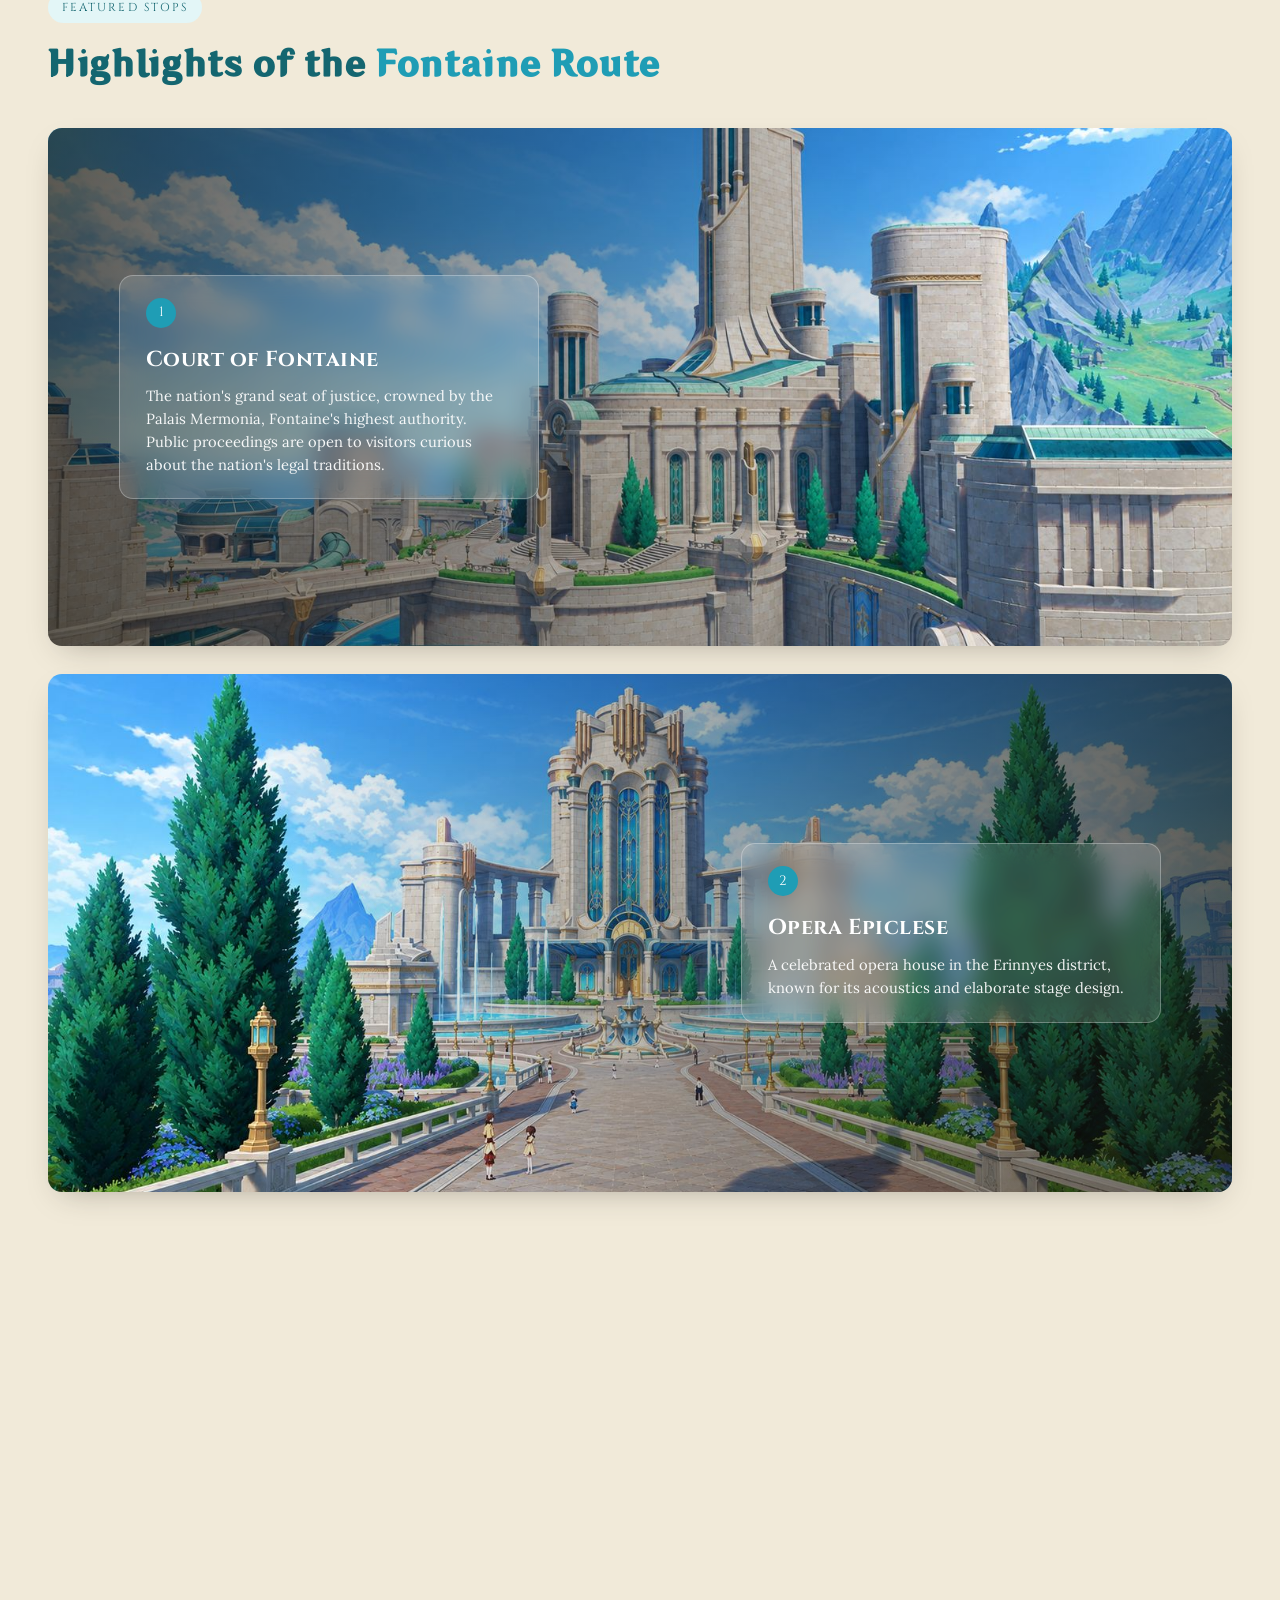
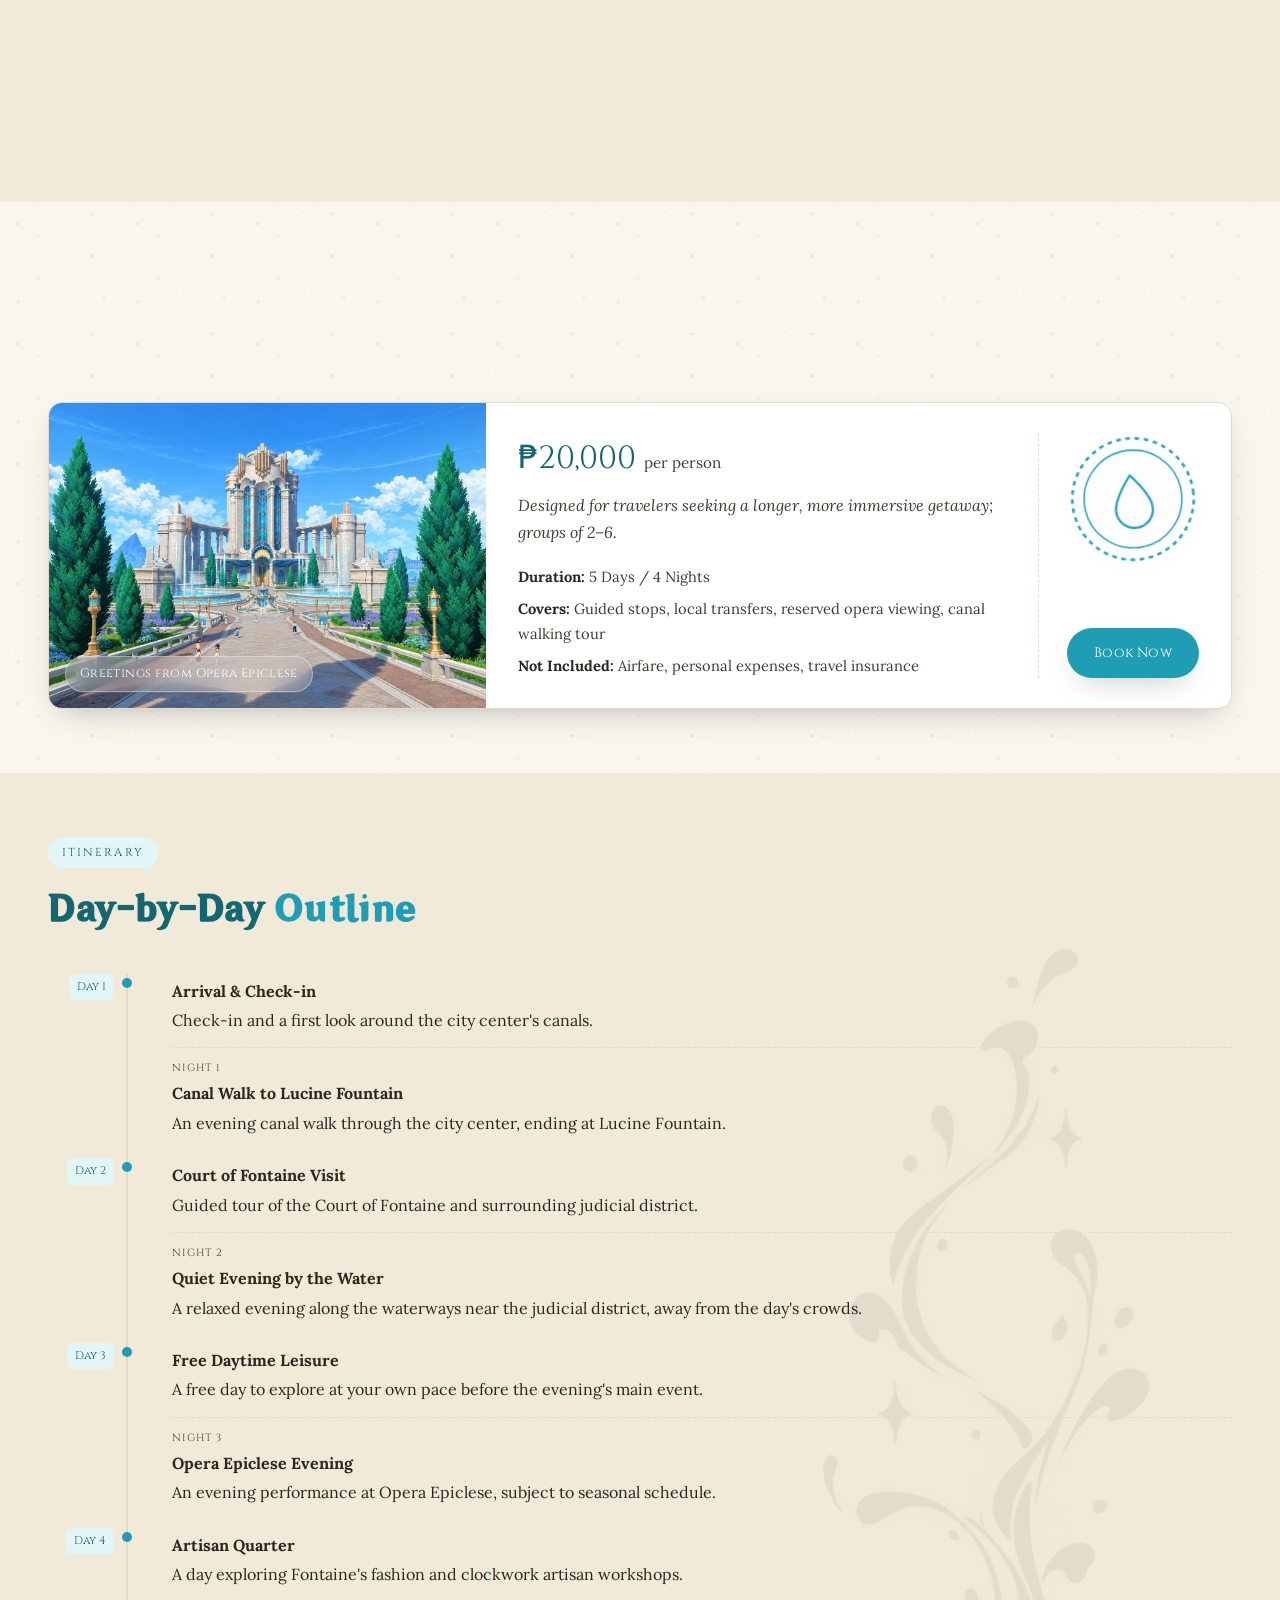
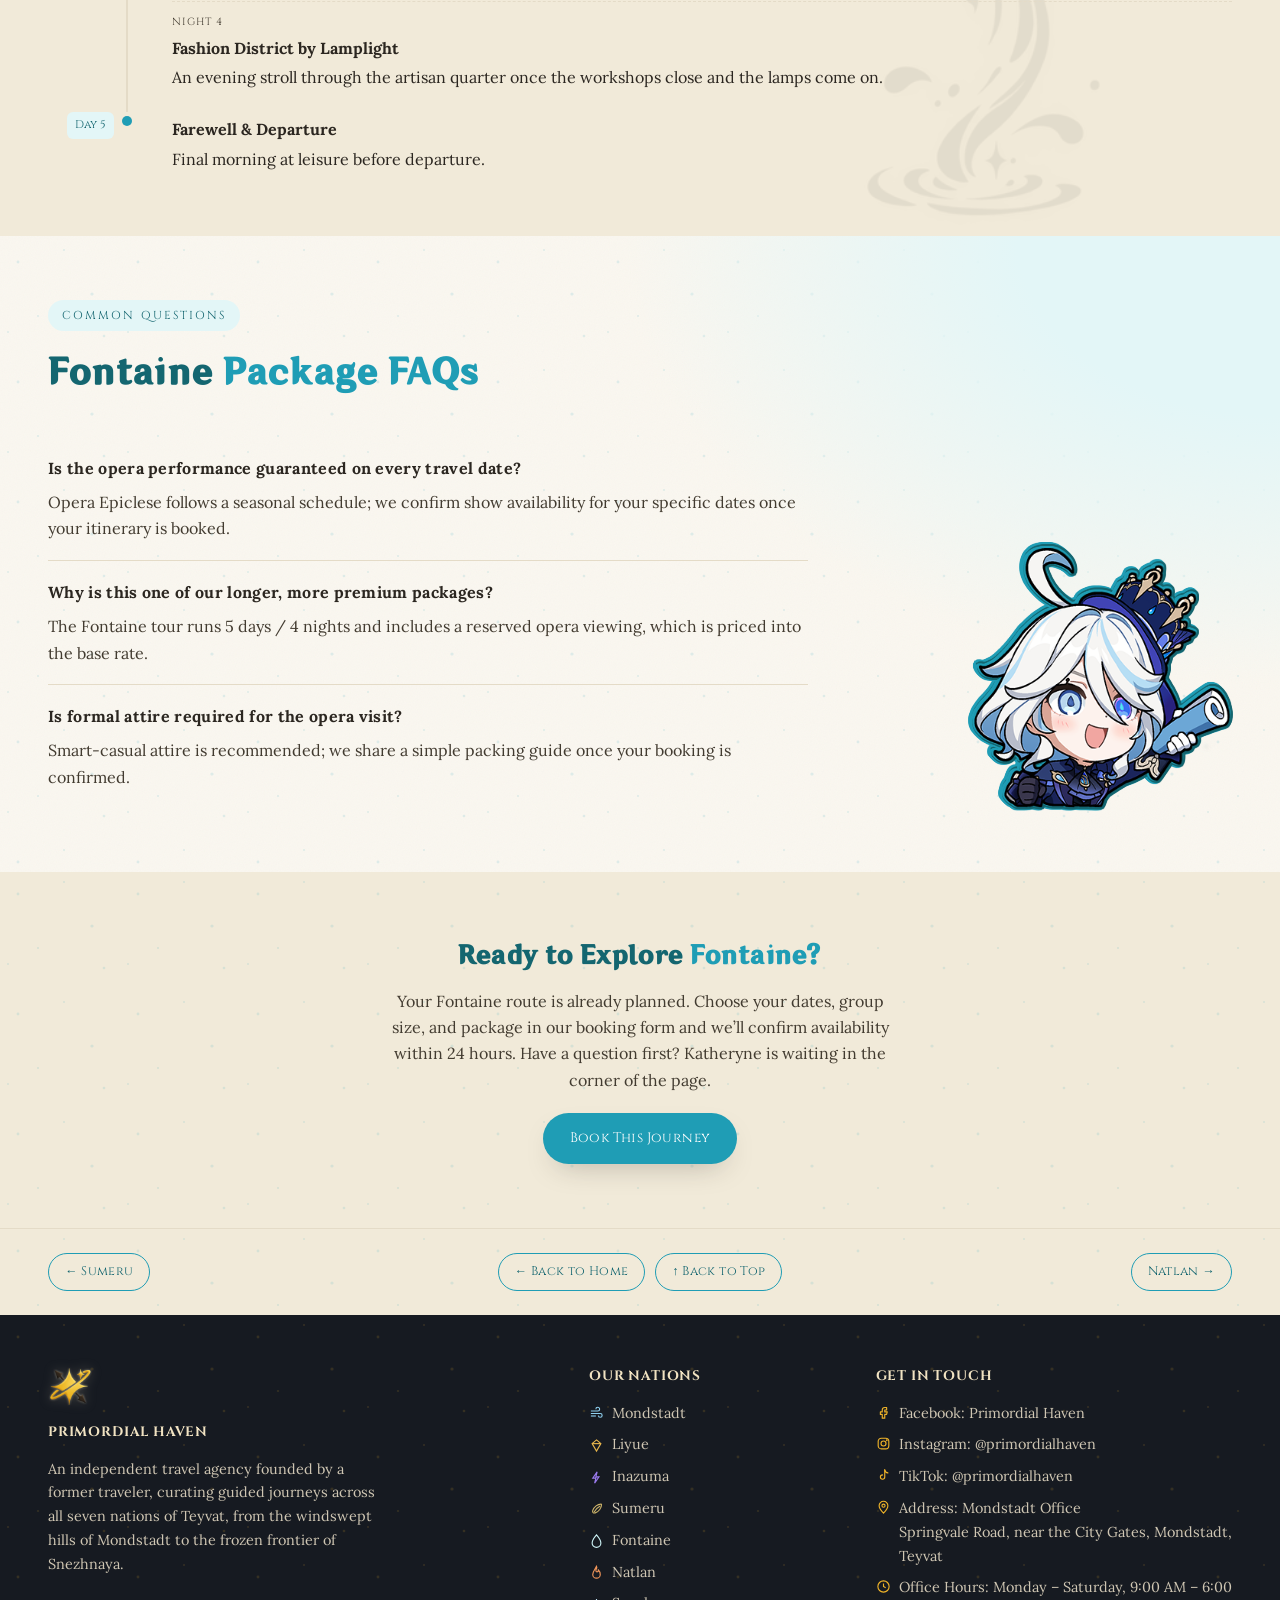
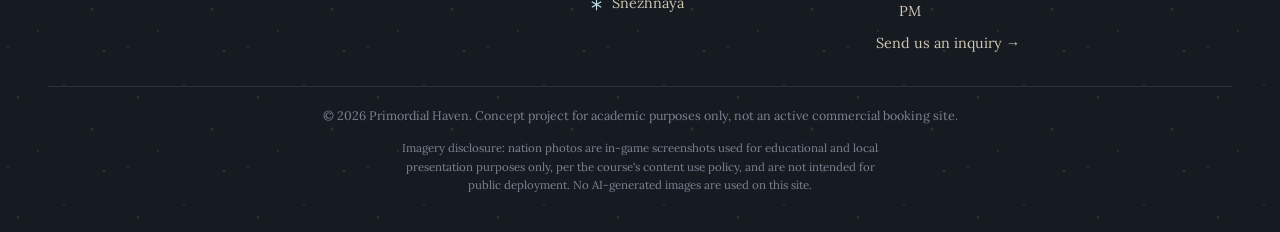
==== commit 167b7835: "Merge dev into feature/overall-ui-enhancement" ====
--- a/fontaine.html
+++ b/fontaine.html
@@ -154,19 +154,30 @@
           <span class="nation-title-b">Included</span>
         </h2>
       </div>
-      <div class="price-panel">
-        <div class="price-info">
-          <div>
-            <div class="amount">&#8369;20,000 <span>per person</span></div>
-            <p>Designed for travelers seeking a longer, more immersive getaway; groups of 2&ndash;6.</p>
-          </div>
-          <ul class="spec-list">
-            <li><strong>Duration:</strong> 5 Days / 4 Nights</li>
-            <li><strong>Covers:</strong> Guided stops, local transfers, reserved opera viewing, canal walking tour</li>
-            <li><strong>Not Included:</strong> Airfare, personal expenses, travel insurance</li>
-          </ul>
-        </div>
-        <svg class="nation-stamp" viewBox="0 0 100 100" fill="none" stroke="currentColor" aria-hidden="true"><circle cx="50" cy="50" r="46" stroke-width="2" stroke-dasharray="3.5 3.5"/><circle cx="50" cy="50" r="37" stroke-width="1.2"/><g transform="translate(26,26) scale(2)" stroke-width="0.9"><path d="M12 3s7 8 7 13a7 7 0 0 1-14 0c0-5 7-13 7-13Z"/></g></svg>
+      <!-- Postcard: a featured-stop photo on the left, the package details as the
+           message, and the nation's stamp with Book Now on the right -->
+      <div class="price-panel postcard">
+        <figure class="postcard-photo">
+          <img src="assets/img/stops/opera-epiclese.jpg" alt="Opera Epiclese, Fontaine, Teyvat" loading="lazy">
+          <figcaption>Greetings from Opera Epiclese</figcaption>
+        </figure>
+        <div class="postcard-body">
+          <div class="price-info">
+            <div>
+              <div class="amount">&#8369;20,000 <span>per person</span></div>
+              <p>Designed for travelers seeking a longer, more immersive getaway; groups of 2&ndash;6.</p>
+            </div>
+            <ul class="spec-list">
+              <li><strong>Duration:</strong> 5 Days / 4 Nights</li>
+              <li><strong>Covers:</strong> Guided stops, local transfers, reserved opera viewing, canal walking tour</li>
+              <li><strong>Not Included:</strong> Airfare, personal expenses, travel insurance</li>
+            </ul>
+          </div>
+          <div class="postcard-side">
+            <svg class="nation-stamp" viewBox="0 0 100 100" fill="none" stroke="currentColor" aria-hidden="true"><circle cx="50" cy="50" r="46" stroke-width="2" stroke-dasharray="3.5 3.5"/><circle cx="50" cy="50" r="37" stroke-width="1.2"/><g transform="translate(26,26) scale(2)" stroke-width="0.9"><path d="M12 3s7 8 7 13a7 7 0 0 1-14 0c0-5 7-13 7-13Z"/></g></svg>
+            <a href="#book=fontaine" class="btn postcard-book" data-open-form="booking" data-package="fontaine">Book Now</a>
+          </div>
+        </div>
       </div>
     </div>
   </section>
--- a/assets/css/style.css
+++ b/assets/css/style.css
@@ -1,5 +1,3 @@
-/* Primordial Haven — shared stylesheet for all 8 pages, numbered sections 1-10 below. */
-
 /* ---------- 1. Colors and basic page setup ---------- */
 
 /* Colors and sizes used everywhere, defined once here as variables. */
@@ -19,10 +17,9 @@
   --charcoal-soft: #c9ccd3;
   --shadow: 0 12px 30px -14px rgba(43, 38, 32, 0.35);
   --radius: 14px;           /* standard rounded-corner size */
-  --maxw: 1120px;           /* max width of page content */
+  --maxw: 1320px;           /* max width of page content (wider, so the left and right margins stay small) */
   /* A few sparse, minimal dots (not an icon or logo) used to keep flat
-     background areas from reading as totally empty. Gold on the
-     homepage; each nation below recolors it with its own accent. */
+     background areas from reading as totally empty. */
   --pattern: url("data:image/svg+xml,%3Csvg xmlns='http://www.w3.org/2000/svg' width='120' height='120'%3E%3Cg fill='%23c9962c' opacity='0.13'%3E%3Ccircle cx='18' cy='22' r='1.4'/%3E%3Ccircle cx='64' cy='10' r='1'/%3E%3Ccircle cx='92' cy='54' r='1.6'/%3E%3Ccircle cx='38' cy='76' r='1.1'/%3E%3Ccircle cx='104' cy='96' r='1.3'/%3E%3Ccircle cx='8' cy='92' r='1'/%3E%3C/g%3E%3C/svg%3E");
 }
 
@@ -1228,7 +1225,8 @@
 /* Day-by-day itinerary, styled like a timeline with a "Day N" tag each line. */
 .itinerary {
   list-style: none;
-  padding: 0;
+  /* Room on the left for the "Day N" tags, which sit left of the line. */
+  padding: 0 0 0 64px;
   margin: 0;
   counter-reset: day;
 }
@@ -2718,4 +2716,139 @@
     width: 90%;
     opacity: 0.08;
   }
-}+}
+/* Phones: tighter itinerary spacing so the timeline text keeps its width. */
+@media (max-width: 560px) {
+  .itinerary {
+    padding-left: 56px;
+  }
+  .itinerary li {
+    margin-left: 6px;
+    padding-left: 26px;
+  }
+}
+
+/* ---------- 24. Package Overview as a postcard (nation pages) ---------- */
+
+/* Left: a featured-stop photo. Middle: the package details, written like a
+   postcard's message. Right, behind a dashed postcard divider: the nation's
+   stamp at the top and Book Now at the bottom. */
+.price-panel.postcard {
+  display: grid;
+  grid-template-columns: minmax(0, 0.85fr) minmax(0, 1.45fr);
+  padding: 0;
+  overflow: hidden;
+}
+
+.postcard-photo {
+  position: relative;
+  margin: 0;
+  min-height: 300px;
+}
+
+.postcard-photo img {
+  position: absolute;
+  inset: 0;
+  width: 100%;
+  height: 100%;
+  object-fit: cover;
+}
+
+/* "Greetings from …" label, in the same frosted glass as the Featured Stops. */
+.postcard-photo figcaption {
+  position: absolute;
+  left: 16px;
+  bottom: 16px;
+  padding: 7px 14px;
+  border-radius: 999px;
+  font-family: "Cinzel", serif;
+  font-size: 0.78rem;
+  letter-spacing: 0.03em;
+  color: #fff;
+  background: rgba(255, 255, 255, 0.16);
+  border: 1px solid rgba(255, 255, 255, 0.35);
+  -webkit-backdrop-filter: blur(10px);
+  backdrop-filter: blur(10px);
+}
+
+.postcard-body {
+  display: grid;
+  grid-template-columns: minmax(0, 1fr) auto;
+  gap: 0 28px;
+  padding: 30px 32px;
+}
+
+/* The short note reads like a handwritten line on a postcard. */
+.postcard .price-info > div > p {
+  font-style: italic;
+}
+
+.postcard-side {
+  display: flex;
+  flex-direction: column;
+  align-items: flex-end;
+  justify-content: space-between;
+  gap: 18px;
+  padding-left: 28px;
+  border-left: 1px dashed var(--line);
+}
+
+/* The stamp sits in the corner like postage, slightly tilted. */
+.postcard .nation-stamp {
+  position: static;
+  transform: rotate(-8deg);
+  width: 132px;
+  height: 132px;
+  margin: 0;
+}
+
+.postcard-book {
+  white-space: nowrap;
+}
+
+/* Tablets: the photo becomes a wide strip above the postcard. */
+@media (max-width: 860px) {
+  .price-panel.postcard {
+    grid-template-columns: minmax(0, 1fr);
+  }
+  .postcard-photo {
+    min-height: 0;
+    aspect-ratio: 16 / 7;
+  }
+}
+
+/* Phones: the stamp and Book Now move below the details, side by side. */
+@media (max-width: 560px) {
+  .price-panel.postcard {
+    padding: 0;
+  }
+  .postcard-photo {
+    aspect-ratio: 16 / 9;
+  }
+  .postcard-body {
+    grid-template-columns: minmax(0, 1fr);
+    padding: 22px 20px;
+  }
+  .postcard-side {
+    flex-direction: row;
+    align-items: center;
+    padding: 18px 0 0;
+    margin-top: 18px;
+    border-left: 0;
+    border-top: 1px dashed var(--line);
+  }
+  .postcard .nation-stamp {
+    width: 92px;
+    height: 92px;
+  }
+}
+
+/* ---------- 25. Nations menu always fully on screen ---------- */
+
+/* The Nations button sits near the right edge of the header, so its menu
+   opens toward the left (right edges lined up) on every screen size,
+   instead of hanging off the right side of the screen. */
+.nav-dropdown-menu {
+  left: auto;
+  right: 0;
+}
--- a/assets/css/forms.css
+++ b/assets/css/forms.css
@@ -1,11 +1,3 @@
-/* Primordial Haven — shared form styles (Booking form now, Inquiry form next).
-   Loaded after style.css, so it reuses the site's fonts and color variables.
-   Every form opens inside the same pop-up (.form-modal, from
-   assets/js/form-modal.js) over a blurred view of the current page.
-   Building the Inquiry form: reuse .form-card, .form-head, .form-close,
-   .form-body, .field*, .pill-input, .pill-btn* and .form-actions*; only
-   form-specific layout (like .field-row-package) is unique to a form. */
-
 :root {
   --form-card-bg: #f0f0f0;        /* light gray card, from the design */
   --form-field-bg: #fff8c2;       /* pale yellow pill fields, from the design */
@@ -34,6 +26,7 @@
   animation: formModalFade 0.2s ease;
 }
 
+/* Closed pop-up is removed from view. */
 .form-modal[hidden] {
   display: none;
 }
@@ -52,10 +45,12 @@
   display: contents;
 }
 
+/* Hides the form that isn't open. */
 .form-modal-content[hidden] {
   display: none;
 }
 
+/* No focus outline on the dialog box itself (its fields show focus). */
 .form-modal-dialog:focus {
   outline: none;
 }
@@ -70,6 +65,7 @@
   to   { opacity: 1; transform: none; }
 }
 
+/* No pop-up animation for visitors who prefer less motion. */
 @media (prefers-reduced-motion: reduce) {
   .form-modal,
   .form-modal-dialog {
@@ -116,6 +112,7 @@
   transition: background-color 0.15s, color 0.15s;
 }
 
+/* X button hover and keyboard-focus states. */
 .form-close:hover {
   background: rgba(43, 38, 32, 0.08);
   color: var(--ink);
@@ -126,10 +123,12 @@
   outline-offset: 2px;
 }
 
+/* Hides the form steps that aren't showing. */
 .form-card[hidden] {
   display: none;
 }
 
+/* Form title row: logo and heading, centered. */
 .form-head {
   display: flex;
   align-items: center;
@@ -143,17 +142,20 @@
   flex-shrink: 0;
 }
 
+/* Logo next to the form title. */
 .form-logo {
   height: 38px;
   width: auto;
 }
 
+/* Form title. */
 .form-head h2 {
   margin: 0;
   font-size: 1.4rem;
   color: var(--ink);
 }
 
+/* Titles get focus when a step opens (for screen readers) but show no outline. */
 .form-card h2:focus {
   outline: none;
 }
@@ -163,6 +165,7 @@
   margin: 0 auto;
 }
 
+/* Smaller heading inside a form, e.g. "Select Your Package". */
 .form-subhead {
   margin: 18px 0 8px;
   font-size: 1.02rem;
@@ -179,15 +182,18 @@
 }
 
 .field,
+/* A group of related fields (first and last name) with no fieldset border. */
 .field-group {
   margin-bottom: var(--form-gap);
   min-width: 0;
 }
 
+/* Fields side by side share the row's spacing instead of their own. */
 .field-row .field {
   margin-bottom: 0;
 }
 
+/* Label above each field. */
 .field-label {
   display: block;
   padding: 0 0 3px 14px;
@@ -195,15 +201,18 @@
   color: var(--ink);
 }
 
+/* The Name legend lines up like an ordinary label. */
 legend.field-label {
   float: left;      /* lets the legend sit like a normal label */
   width: 100%;
 }
 
+/* Starts the name fields below the floated legend. */
 .field-group .field-row {
   clear: both;
 }
 
+/* Red asterisk on required fields. */
 .req {
   color: #d93025;
   margin-left: 1px;
@@ -216,16 +225,19 @@
   color: #8a8170;
 }
 
+/* Grid row for fields placed side by side. */
 .field-row {
   display: grid;
   gap: 0 var(--form-gap);
 }
 
+/* Two equal columns (first/last name, check-in/check-out). */
 .field-row-2 {
   grid-template-columns: repeat(2, minmax(0, 1fr));
   column-gap: 16px;
 }
 
+/* Space below the date row. */
 .field-row-dates {
   margin-bottom: var(--form-gap);
 }
@@ -246,11 +258,13 @@
   transition: border-color 0.15s, box-shadow 0.15s;
 }
 
+/* Placeholder text in a soft brown. */
 .pill-input::placeholder {
   color: #9a8f6e;
   opacity: 1;
 }
 
+/* Gold glow on the field being typed in. */
 .pill-input:focus {
   outline: none;
   border-color: var(--brand-dark);
@@ -275,11 +289,13 @@
   box-shadow: 0 0 0 3px rgba(240, 180, 41, 0.35);
 }
 
+/* Red outline on a field with an error. */
 .pill-input[aria-invalid="true"] {
   border-color: var(--form-error);
   box-shadow: var(--form-field-shadow), 0 0 0 2px rgba(179, 38, 30, 0.2);
 }
 
+/* Dropdowns: same pill shape, with a custom chevron. */
 .pill-select {
   -webkit-appearance: none;
   appearance: none;
@@ -292,6 +308,7 @@
   background-size: 18px;
 }
 
+/* Number fields leave room for the browser's arrows. */
 .pill-input[type="number"] {
   padding-right: 10px;
 }
@@ -301,10 +318,12 @@
   position: relative;
 }
 
+/* Room on the right for the calendar button. */
 .date-wrap .pill-input {
   padding-right: 40px;
 }
 
+/* Round calendar button inside the date field. */
 .date-btn {
   position: absolute;
   top: 50%;
@@ -320,11 +339,13 @@
   cursor: pointer;
 }
 
+/* Calendar button hover. */
 .date-btn:hover {
   background: rgba(43, 38, 32, 0.08);
   color: var(--ink);
 }
 
+/* Calendar icon fills its button. */
 .date-btn svg {
   width: 100%;
   height: 100%;
@@ -379,6 +400,7 @@
   border: 0;
 }
 
+/* Red message under a field. */
 .field-error {
   margin: 4px 0 0;
   padding-left: 14px;
@@ -387,10 +409,12 @@
   color: var(--form-error);
 }
 
+/* Messages stay hidden until there's an error. */
 .field-error[hidden] {
   display: none;
 }
 
+/* Centered message for a failed send, above the buttons. */
 .form-error {
   margin-top: 12px;
   padding-left: 0;
@@ -416,15 +440,18 @@
   transition: background-color 0.15s, transform 0.15s;
 }
 
+/* Buttons lift slightly on hover. */
 .pill-btn:hover {
   transform: translateY(-1px);
 }
 
+/* Clear outline for keyboard users. */
 .pill-btn:focus-visible {
   outline: 3px solid var(--ink);
   outline-offset: 3px;
 }
 
+/* While sending, the button fades and shows a waiting cursor. */
 .pill-btn:disabled {
   opacity: 0.65;
   cursor: wait;
@@ -436,10 +463,12 @@
   background: var(--brand);
 }
 
+/* Darker gold on hover. */
 .pill-btn-gold:hover {
   background: var(--brand-dark);
 }
 
+/* Cream button (Back). */
 .pill-btn-cream {
   background: var(--paper-alt);
 }
@@ -448,6 +477,7 @@
   background: #e7dcc3;
 }
 
+/* Pale yellow button (Okay on the notice). */
 .pill-btn-light {
   background: var(--form-field-bg);
 }
@@ -456,15 +486,18 @@
   background: #fbefa0;
 }
 
+/* Button row at the bottom of a form. */
 .form-actions {
   margin-top: 22px;
 }
 
+/* A single button, centered. */
 .form-actions-center {
   display: flex;
   justify-content: center;
 }
 
+/* Centered buttons get a comfortable minimum width. */
 .form-actions-center .pill-btn {
   min-width: 220px;
 }
@@ -556,6 +589,7 @@
   column-gap: 12px;
 }
 
+/* Inquiry form: less space above Submit. */
 .form-compact .form-actions {
   margin-top: 18px;
 }
@@ -565,12 +599,15 @@
 .field-row-package {
   grid-template-columns: max-content minmax(0, 1fr);
   column-gap: 16px;
-}
-
+  margin-bottom: var(--form-gap);
+}
+
+/* "Number of Guests" stays on one line. */
 .field-guests .field-label {
   white-space: nowrap;
 }
 
+/* Narrow guests field. */
 .field-guests .pill-input {
   width: 130px;
 }
@@ -583,6 +620,7 @@
   color: var(--ink-soft);
 }
 
+/* Summary card on a warm off-white, like a paper receipt. */
 .receipt {
   background: #fffdf6;
   border: 1px solid var(--line);
@@ -591,6 +629,7 @@
   box-shadow: 0 6px 18px -12px rgba(43, 38, 32, 0.45);
 }
 
+/* Small gold heading for each part (Traveler, Trip, Price). */
 .receipt-title {
   margin: 0 0 4px;
   font-family: "Cinzel", serif;
@@ -600,17 +639,20 @@
   color: var(--brand-dark);
 }
 
+/* Each part ends with a dashed tear line. */
 .receipt-rows {
   margin: 0 0 12px;
   padding-bottom: 10px;
   border-bottom: 1px dashed #cdbf9c;
 }
 
+/* No tear line after the last part. */
 .receipt-rows:last-child {
   border-bottom: 0;
   padding-bottom: 0;
 }
 
+/* One line of the receipt: label left, value right. */
 .receipt-row {
   display: flex;
   justify-content: space-between;
@@ -621,11 +663,13 @@
   color: var(--ink);
 }
 
+/* Field names in bold. */
 .receipt-row dt {
   font-weight: 700;
   flex-shrink: 0;
 }
 
+/* Values right-aligned; long emails wrap instead of overflowing. */
 .receipt-row dd {
   margin: 0;
   text-align: right;
@@ -640,6 +684,7 @@
   font-size: 1rem;
 }
 
+/* Total in bold dark gold. */
 .receipt-total dd {
   font-weight: 700;
   color: var(--brand-dark);
@@ -651,12 +696,14 @@
   padding: 32px 36px 28px;
 }
 
+/* "Submitted!" heading. */
 .form-notice h2 {
   margin: 0 0 16px;
   text-align: center;
   font-size: 1.35rem;
 }
 
+/* Notice text. */
 .form-notice p {
   font-size: 0.88rem;
   color: var(--ink);
@@ -668,10 +715,12 @@
   white-space: nowrap;
 }
 
+/* Space above the Okay button. */
 .form-notice .form-actions {
   margin-top: 20px;
 }
 
+/* Okay button: small and centered. */
 .form-notice .form-actions-center .pill-btn {
   min-width: 156px;
   height: 34px;
@@ -854,6 +903,7 @@
   }
 }
 
+/* Very narrow phones: smaller title and padding. */
 @media (max-width: 360px) {
   .form-head h2 {
     font-size: 1.1rem;
@@ -885,6 +935,7 @@
   animation: formModalFadeOut 0.18s ease forwards;
 }
 
+/* The card sinks slightly as it fades. */
 .form-modal.is-closing .form-modal-dialog {
   animation: formModalSink 0.18s ease forwards;
 }
@@ -897,6 +948,7 @@
   to { opacity: 0; transform: translateY(10px) scale(0.985); }
 }
 
+/* No step or closing animation for visitors who prefer less motion. */
 @media (prefers-reduced-motion: reduce) {
   .form-modal .form-card:not([hidden]),
   .form-confirm,
